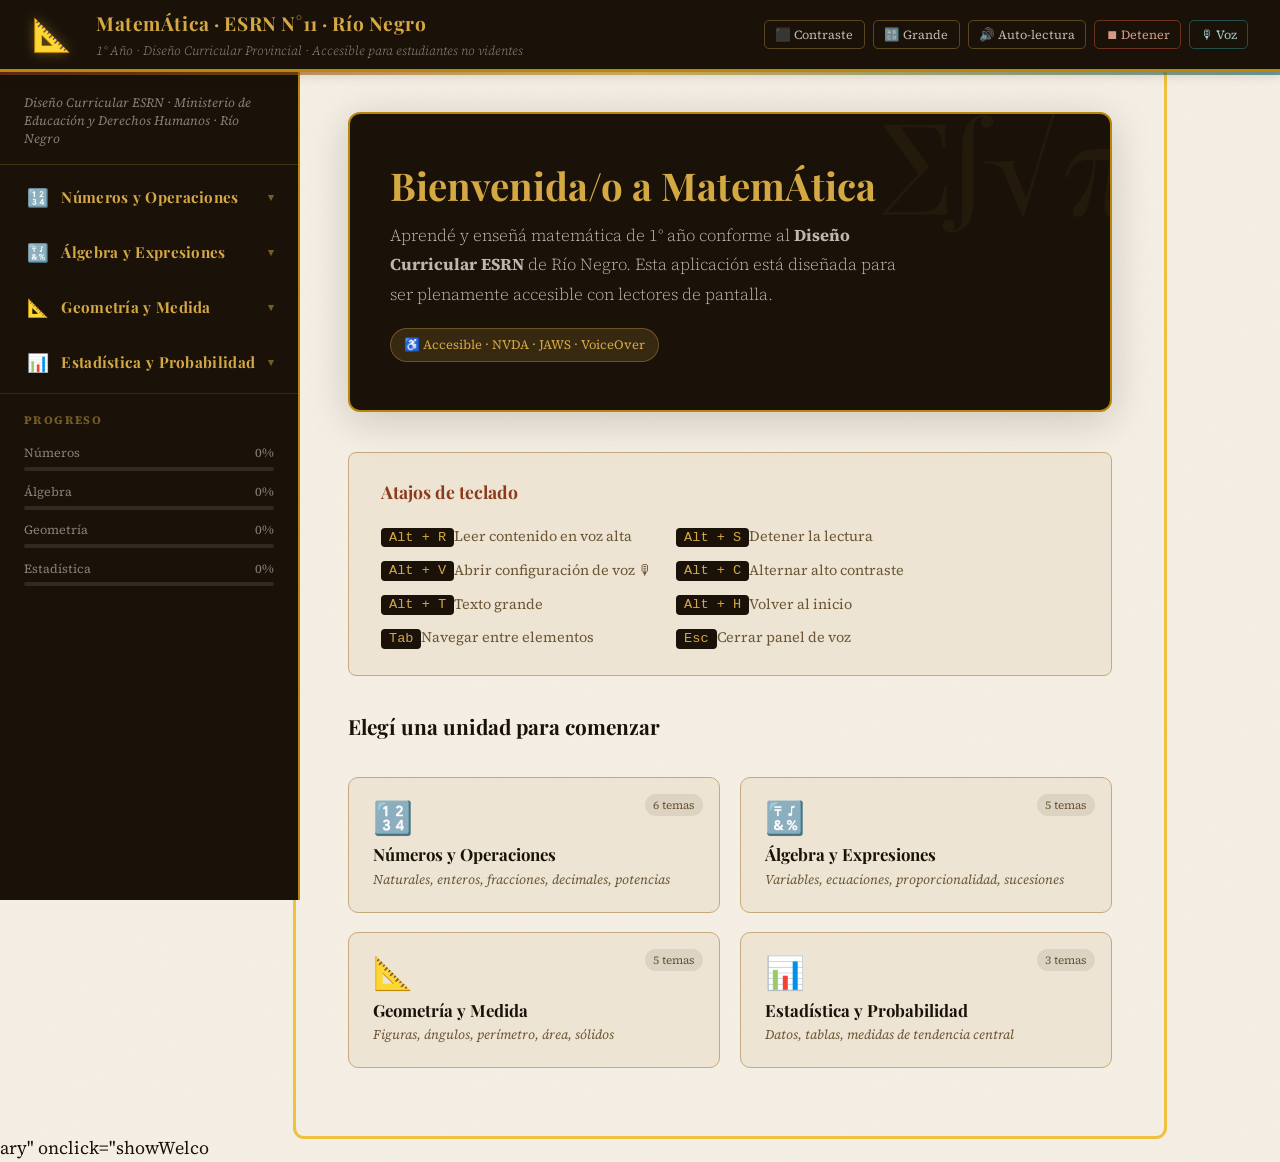
==== index.html @ 51a2b5d8 "Add files via upload" ====
<!DOCTYPE html>
<html lang="es" dir="ltr">
<head>
<meta charset="UTF-8">
<meta name="viewport" content="width=device-width, initial-scale=1.0">
<title>MatemÁtica ESRN N°11 — Río Negro</title>
<meta name="description" content="Aplicación de matemática para 1° año de la ESRN N°11. Accesible para estudiantes no videntes. Diseño curricular provincial de Río Negro.">
<link rel="preconnect" href="https://fonts.googleapis.com">
<link href="https://fonts.googleapis.com/css2?family=Playfair+Display:wght@400;700;900&family=Source+Serif+4:ital,wght@0,300;0,400;0,600;1,300&display=swap" rel="stylesheet">

<style>
/* ============================================================
   VARIABLES & RESET
============================================================ */
:root {
  --ink:        #1a1209;
  --paper:      #f5efe4;
  --paper2:     #ede4d3;
  --paper3:     #e2d6c2;
  --gold:       #b8860b;
  --gold-light: #d4a843;
  --gold-glow:  #f0c040;
  --rust:       #8b3a1a;
  --rust-light: #c0522a;
  --teal:       #1a5c5c;
  --teal-light: #2d8b8b;
  --focus:      #f0c040;
  --border:     #c4a97a;
  --shadow:     rgba(26,18,9,0.18);
  --text-muted: #6b5535;
  --success:    #2d6b2d;
  --error:      #8b1a1a;
  --font-display: 'Playfair Display', Georgia, serif;
  --font-body:    'Source Serif 4', Georgia, serif;
  --radius:     8px;
}

*, *::before, *::after { box-sizing: border-box; margin: 0; padding: 0; }

/* Skip links */
.skip-link {
  position: absolute; top: -60px; left: 0; z-index: 9999;
  background: var(--gold); color: var(--ink); font-weight: 700;
  padding: 12px 20px; text-decoration: none; font-family: var(--font-body);
  border-radius: 0 0 8px 0; font-size: 1rem;
  transition: top 0.2s;
}
.skip-link:focus { top: 0; }

/* Focus visible — high contrast yellow outline */
:focus-visible {
  outline: 3px solid var(--focus);
  outline-offset: 4px;
  border-radius: 4px;
}

/* Scrollbar */
::-webkit-scrollbar { width: 8px; }
::-webkit-scrollbar-track { background: var(--paper2); }
::-webkit-scrollbar-thumb { background: var(--border); border-radius: 4px; }

body {
  font-family: var(--font-body);
  background: var(--paper);
  color: var(--ink);
  min-height: 100vh;
  font-size: 18px;
  line-height: 1.75;
  /* Grain texture overlay */
  background-image:
    url("data:image/svg+xml,%3Csvg xmlns='http://www.w3.org/2000/svg' width='400' height='400'%3E%3Cfilter id='n'%3E%3CfeTurbulence type='fractalNoise' baseFrequency='0.75' numOctaves='4' stitchTiles='stitch'/%3E%3CfeColorMatrix type='saturate' values='0'/%3E%3C/filter%3E%3Crect width='400' height='400' filter='url(%23n)' opacity='0.04'/%3E%3C/svg%3E");
}

/* ============================================================
   HEADER
============================================================ */
.site-header {
  background: var(--ink);
  color: var(--paper);
  padding: 0 2rem;
  display: grid;
  grid-template-columns: auto 1fr auto;
  align-items: center;
  gap: 1.5rem;
  min-height: 72px;
  border-bottom: 3px solid var(--gold);
  position: sticky; top: 0; z-index: 100;
  box-shadow: 0 2px 12px var(--shadow);
}
.site-header::after {
  content: '';
  position: absolute; bottom: -6px; left: 0; right: 0; height: 3px;
  background: linear-gradient(90deg, var(--rust), var(--gold), var(--teal));
  opacity: 0.6;
}

.header-emblem {
  font-size: 2rem;
  line-height: 1;
  filter: drop-shadow(0 0 6px rgba(212,168,67,0.4));
}
.header-titles { min-width: 0; }
.header-titles h1 {
  font-family: var(--font-display);
  font-size: 1.2rem;
  font-weight: 700;
  color: var(--gold-light);
  letter-spacing: 0.03em;
  white-space: nowrap;
  overflow: hidden;
  text-overflow: ellipsis;
}
.header-titles p {
  font-size: 0.8rem;
  color: rgba(245,239,228,0.55);
  font-weight: 300;
  font-style: italic;
}

/* A11y toolbar */
.a11y-toolbar {
  display: flex;
  gap: 0.5rem;
  align-items: center;
  flex-wrap: wrap;
}
.a11y-toolbar button {
  background: transparent;
  border: 1px solid rgba(212,168,67,0.35);
  color: rgba(245,239,228,0.75);
  padding: 0.3rem 0.65rem;
  border-radius: 5px;
  cursor: pointer;
  font-size: 0.78rem;
  font-family: var(--font-body);
  transition: all 0.18s;
  white-space: nowrap;
}
.a11y-toolbar button:hover,
.a11y-toolbar button.active {
  background: var(--gold);
  color: var(--ink);
  border-color: var(--gold);
  font-weight: 600;
}
.a11y-toolbar button.stop-btn {
  border-color: rgba(192,82,42,0.5);
  color: rgba(245,180,155,0.85);
}
.a11y-toolbar button.stop-btn:hover {
  background: var(--rust-light);
  color: #fff;
  border-color: var(--rust-light);
}

/* ============================================================
   LAYOUT
============================================================ */
.app-body {
  display: grid;
  grid-template-columns: 300px 1fr;
  min-height: calc(100vh - 72px);
}

/* ============================================================
   SIDEBAR
============================================================ */
.sidebar {
  background: var(--ink);
  color: var(--paper);
  overflow-y: auto;
  border-right: 2px solid var(--gold);
  position: sticky;
  top: 72px;
  height: calc(100vh - 72px);
  padding-bottom: 2rem;
}

.sidebar-welcome {
  padding: 1.4rem 1.5rem 1rem;
  border-bottom: 1px solid rgba(212,168,67,0.2);
}
.sidebar-welcome .welcome-text {
  font-size: 0.8rem;
  color: rgba(245,239,228,0.5);
  font-style: italic;
  line-height: 1.4;
}

.nav-section { margin-top: 0.5rem; }
.nav-section-header {
  display: flex;
  align-items: center;
  gap: 0.75rem;
  padding: 0.75rem 1.5rem;
  width: 100%;
  background: none;
  border: none;
  color: var(--gold-light);
  font-family: var(--font-display);
  font-size: 0.95rem;
  font-weight: 700;
  cursor: pointer;
  text-align: left;
  border-left: 3px solid transparent;
  transition: all 0.2s;
  letter-spacing: 0.02em;
}
.nav-section-header:hover { background: rgba(212,168,67,0.08); border-left-color: var(--gold); }
.nav-section-header.open { color: var(--gold-glow); background: rgba(212,168,67,0.1); border-left-color: var(--gold-glow); }
.nav-section-header .nav-icon { font-size: 1.1rem; flex-shrink: 0; }
.nav-section-header .chevron {
  margin-left: auto;
  font-size: 0.7rem;
  transition: transform 0.2s;
  color: rgba(212,168,67,0.5);
}
.nav-section-header.open .chevron { transform: rotate(180deg); }

.nav-subtopics {
  max-height: 0;
  overflow: hidden;
  transition: max-height 0.4s ease;
  background: rgba(0,0,0,0.25);
}
.nav-subtopics.open { max-height: 800px; }

.nav-item {
  display: block;
  width: 100%;
  background: none;
  border: none;
  border-left: 3px solid transparent;
  color: rgba(245,239,228,0.6);
  padding: 0.5rem 1.5rem 0.5rem 3.2rem;
  text-align: left;
  cursor: pointer;
  font-family: var(--font-body);
  font-size: 0.88rem;
  transition: all 0.18s;
  line-height: 1.4;
}
.nav-item:hover { color: var(--paper); background: rgba(212,168,67,0.07); }
.nav-item.active { color: var(--gold-glow); border-left-color: var(--gold-glow); background: rgba(212,168,67,0.12); font-weight: 600; }

/* Progress ring in sidebar */
.sidebar-progress {
  padding: 1rem 1.5rem;
  border-top: 1px solid rgba(212,168,67,0.15);
  margin-top: 0.5rem;
}
.sidebar-progress h3 {
  font-size: 0.72rem;
  text-transform: uppercase;
  letter-spacing: 0.12em;
  color: rgba(212,168,67,0.5);
  margin-bottom: 0.75rem;
}
.prog-row { margin-bottom: 0.6rem; }
.prog-label { display: flex; justify-content: space-between; font-size: 0.78rem; color: rgba(245,239,228,0.5); margin-bottom: 3px; }
.prog-bar { height: 4px; background: rgba(255,255,255,0.1); border-radius: 99px; overflow: hidden; }
.prog-fill { height: 100%; background: linear-gradient(90deg, var(--gold), var(--gold-glow)); border-radius: 99px; transition: width 0.6s ease; }

/* Mobile toggle */
.mobile-nav-toggle {
  display: none;
  position: fixed;
  bottom: 1.5rem;
  right: 1.5rem;
  z-index: 200;
  background: var(--gold);
  color: var(--ink);
  border: none;
  border-radius: 50%;
  width: 56px; height: 56px;
  font-size: 1.4rem;
  cursor: pointer;
  box-shadow: 0 4px 20px rgba(184,134,11,0.4);
}

/* ============================================================
   MAIN CONTENT
============================================================ */
.main-content {
  padding: 2.5rem 3rem 4rem;
  max-width: 860px;
}

/* Breadcrumb */
.breadcrumb {
  font-size: 0.82rem;
  color: var(--text-muted);
  margin-bottom: 2rem;
  display: flex;
  align-items: center;
  gap: 0.4rem;
  flex-wrap: wrap;
}
.breadcrumb a {
  color: var(--gold);
  text-decoration: none;
  font-style: italic;
}
.breadcrumb a:hover { text-decoration: underline; }
.breadcrumb-sep { color: var(--border); }

/* ============================================================
   WELCOME SCREEN
============================================================ */
.welcome-screen { animation: fadeUp 0.5s ease both; }
@keyframes fadeUp { from { opacity:0; transform:translateY(16px); } to { opacity:1; transform:none; } }

.welcome-hero {
  background: var(--ink);
  color: var(--paper);
  border-radius: 12px;
  padding: 3rem 2.5rem;
  margin-bottom: 2.5rem;
  position: relative;
  overflow: hidden;
  border: 2px solid var(--gold);
  box-shadow: 0 8px 40px var(--shadow);
}
.welcome-hero::before {
  content: '∑∫√π';
  position: absolute;
  right: -1rem;
  top: -1rem;
  font-size: 8rem;
  font-family: var(--font-display);
  color: rgba(212,168,67,0.06);
  user-select: none;
  letter-spacing: -0.1em;
  line-height: 1;
}
.welcome-hero h2 {
  font-family: var(--font-display);
  font-size: 2.4rem;
  color: var(--gold-light);
  line-height: 1.2;
  margin-bottom: 0.8rem;
}
.welcome-hero p {
  color: rgba(245,239,228,0.75);
  font-size: 1.05rem;
  max-width: 520px;
  font-weight: 300;
}
.welcome-hero .badge {
  display: inline-flex;
  align-items: center;
  gap: 0.4rem;
  background: rgba(212,168,67,0.15);
  border: 1px solid rgba(212,168,67,0.35);
  color: var(--gold-light);
  padding: 0.3rem 0.8rem;
  border-radius: 99px;
  font-size: 0.8rem;
  margin-top: 1.2rem;
}

/* Keyboard shortcuts table */
.shortcuts-card {
  background: var(--paper2);
  border: 1px solid var(--border);
  border-radius: var(--radius);
  padding: 1.5rem 2rem;
  margin-bottom: 2rem;
}
.shortcuts-card h3 {
  font-family: var(--font-display);
  font-size: 1.1rem;
  color: var(--rust);
  margin-bottom: 1rem;
}
.shortcuts-grid {
  display: grid;
  grid-template-columns: auto 1fr;
  gap: 0.5rem 1.5rem;
  font-size: 0.9rem;
}
.shortcuts-grid kbd {
  background: var(--ink);
  color: var(--gold-light);
  padding: 0.15rem 0.5rem;
  border-radius: 4px;
  font-family: monospace;
  font-size: 0.85rem;
  white-space: nowrap;
}
.shortcuts-grid span { color: var(--text-muted); }

/* Unit cards grid */
.units-grid {
  display: grid;
  grid-template-columns: repeat(2, 1fr);
  gap: 1.2rem;
  margin-top: 2rem;
}
.unit-card {
  background: var(--paper2);
  border: 1.5px solid var(--border);
  border-radius: 10px;
  padding: 1.5rem;
  cursor: pointer;
  transition: all 0.22s;
  text-align: left;
  font-family: var(--font-body);
  position: relative;
  overflow: hidden;
}
.unit-card::after {
  content: '';
  position: absolute;
  bottom: 0; left: 0; right: 0;
  height: 3px;
  background: var(--card-accent, var(--gold));
  transform: scaleX(0);
  transition: transform 0.22s;
}
.unit-card:hover, .unit-card:focus {
  border-color: var(--card-accent, var(--gold));
  transform: translateY(-3px);
  box-shadow: 0 8px 24px var(--shadow);
}
.unit-card:hover::after, .unit-card:focus::after { transform: scaleX(1); }
.unit-card .card-icon { font-size: 2rem; margin-bottom: 0.6rem; line-height: 1; }
.unit-card h3 {
  font-family: var(--font-display);
  font-size: 1.05rem;
  color: var(--ink);
  margin-bottom: 0.3rem;
}
.unit-card p { font-size: 0.82rem; color: var(--text-muted); font-style: italic; }
.unit-card .topics-count {
  position: absolute;
  top: 1rem; right: 1rem;
  background: rgba(26,18,9,0.08);
  color: var(--text-muted);
  font-size: 0.72rem;
  padding: 0.2rem 0.5rem;
  border-radius: 99px;
}

/* ============================================================
   TOPIC PAGE
============================================================ */
.topic-page { animation: fadeUp 0.35s ease both; }

.topic-header {
  margin-bottom: 2rem;
  padding-bottom: 1.5rem;
  border-bottom: 2px solid var(--paper3);
}
.topic-header .unit-tag {
  font-size: 0.75rem;
  text-transform: uppercase;
  letter-spacing: 0.12em;
  color: var(--gold);
  font-weight: 600;
  margin-bottom: 0.5rem;
}
.topic-header h2 {
  font-family: var(--font-display);
  font-size: 2.2rem;
  color: var(--ink);
  line-height: 1.2;
  margin-bottom: 0.5rem;
}
.topic-header .topic-meta {
  display: flex;
  gap: 1rem;
  flex-wrap: wrap;
}
.topic-meta-item {
  display: flex;
  align-items: center;
  gap: 0.4rem;
  font-size: 0.82rem;
  color: var(--text-muted);
  background: var(--paper2);
  padding: 0.2rem 0.6rem;
  border-radius: 99px;
  border: 1px solid var(--border);
}

/* Read aloud button */
.read-aloud-btn {
  display: inline-flex;
  align-items: center;
  gap: 0.5rem;
  background: var(--teal);
  color: #fff;
  border: none;
  padding: 0.55rem 1.2rem;
  border-radius: 6px;
  cursor: pointer;
  font-family: var(--font-body);
  font-size: 0.9rem;
  font-weight: 600;
  transition: background 0.18s;
  margin-bottom: 1.5rem;
}
.read-aloud-btn:hover { background: var(--teal-light); }
.read-aloud-btn.reading { background: var(--rust); animation: pulse 1.5s infinite; }
@keyframes pulse { 0%,100%{opacity:1} 50%{opacity:0.75} }

/* Content sections */
.content-section { margin-bottom: 2rem; }

.concept-box {
  background: var(--paper2);
  border-left: 4px solid var(--gold);
  border-radius: 0 var(--radius) var(--radius) 0;
  padding: 1.2rem 1.5rem;
  margin: 1.2rem 0;
  position: relative;
}
.concept-box::before {
  content: attr(data-label);
  position: absolute;
  top: -0.6rem; left: 1rem;
  background: var(--gold);
  color: var(--ink);
  font-size: 0.65rem;
  text-transform: uppercase;
  letter-spacing: 0.12em;
  font-weight: 700;
  padding: 0.15rem 0.5rem;
  border-radius: 3px;
}
.concept-box p, .concept-box ul { margin-top: 0.5rem; }
.concept-box ul { padding-left: 1.5rem; }
.concept-box li { margin-bottom: 0.3rem; }

.example-box {
  background: linear-gradient(135deg, rgba(45,139,139,0.06), rgba(45,139,139,0.02));
  border: 1px solid rgba(45,139,139,0.25);
  border-left: 4px solid var(--teal);
  border-radius: 0 var(--radius) var(--radius) 0;
  padding: 1.2rem 1.5rem;
  margin: 1.2rem 0;
  position: relative;
}
.example-box::before {
  content: attr(data-label);
  position: absolute;
  top: -0.6rem; left: 1rem;
  background: var(--teal);
  color: #fff;
  font-size: 0.65rem;
  text-transform: uppercase;
  letter-spacing: 0.12em;
  font-weight: 700;
  padding: 0.15rem 0.5rem;
  border-radius: 3px;
}

.note-box {
  background: rgba(139,58,26,0.05);
  border: 1px solid rgba(139,58,26,0.2);
  border-left: 4px solid var(--rust);
  border-radius: 0 var(--radius) var(--radius) 0;
  padding: 1rem 1.5rem;
  margin: 1.2rem 0;
  position: relative;
}
.note-box::before {
  content: attr(data-label);
  position: absolute;
  top: -0.6rem; left: 1rem;
  background: var(--rust);
  color: #fff;
  font-size: 0.65rem;
  text-transform: uppercase;
  letter-spacing: 0.12em;
  font-weight: 700;
  padding: 0.15rem 0.5rem;
  border-radius: 3px;
}

/* Number line */
.number-line-wrap {
  overflow-x: auto;
  padding: 1rem 0;
  margin: 1rem 0;
}
.number-line {
  display: flex;
  align-items: center;
  gap: 0;
  font-family: 'Courier New', monospace;
  font-size: 1rem;
  white-space: nowrap;
  min-width: max-content;
}
.num-point {
  display: flex;
  flex-direction: column;
  align-items: center;
  min-width: 44px;
  color: var(--ink);
}
.num-point.highlight .num-label { color: var(--rust); font-weight: 700; font-size: 1.1rem; }
.num-point.highlight .num-dot { background: var(--rust); transform: scale(1.3); }
.num-label { font-size: 0.95rem; margin-bottom: 4px; }
.num-dot { width: 8px; height: 8px; border-radius: 50%; background: var(--ink); margin: 4px auto; }
.num-line-bar { flex: 1; height: 2px; background: var(--ink); min-width: 24px; position: relative; }
.num-arrow { font-size: 1rem; color: var(--ink); flex-shrink: 0; }

/* Accessible table */
.data-table-wrap { overflow-x: auto; margin: 1.2rem 0; }
.data-table {
  width: 100%;
  border-collapse: collapse;
  font-size: 0.92rem;
}
.data-table caption {
  caption-side: top;
  text-align: left;
  font-size: 0.78rem;
  color: var(--text-muted);
  font-style: italic;
  margin-bottom: 0.4rem;
  padding-bottom: 0.3rem;
}
.data-table th {
  background: var(--ink);
  color: var(--gold-light);
  padding: 0.65rem 1rem;
  text-align: left;
  font-family: var(--font-display);
  font-weight: 700;
  border: 1px solid rgba(212,168,67,0.3);
}
.data-table td {
  padding: 0.6rem 1rem;
  border: 1px solid var(--paper3);
  vertical-align: top;
}
.data-table tr:nth-child(even) td { background: var(--paper2); }

/* Math expression */
.math-expr {
  font-family: 'Courier New', monospace;
  font-size: 1.15rem;
  background: var(--paper2);
  border: 1px solid var(--border);
  padding: 0.8rem 1.2rem;
  border-radius: var(--radius);
  margin: 0.8rem 0;
  color: var(--ink);
  overflow-x: auto;
  display: block;
  line-height: 2;
}
.math-expr .hl { color: var(--rust); font-weight: 700; }
.math-expr .step-label {
  display: block;
  font-family: var(--font-body);
  font-size: 0.75rem;
  color: var(--text-muted);
  font-style: italic;
  margin-bottom: 0.2rem;
  font-weight: normal;
}

/* ============================================================
   ACTIVITIES
============================================================ */
.activities-section {
  background: var(--paper2);
  border: 1.5px solid var(--border);
  border-radius: 10px;
  padding: 2rem;
  margin-top: 2.5rem;
}
.activities-section > h3 {
  font-family: var(--font-display);
  font-size: 1.4rem;
  color: var(--ink);
  margin-bottom: 0.3rem;
}
.activities-section > p {
  font-size: 0.88rem;
  color: var(--text-muted);
  margin-bottom: 1.5rem;
  font-style: italic;
}

.activity-item {
  background: var(--paper);
  border: 1px solid var(--border);
  border-radius: 8px;
  padding: 1.4rem 1.6rem;
  margin-bottom: 1.2rem;
  transition: box-shadow 0.2s;
}
.activity-item:hover { box-shadow: 0 4px 16px var(--shadow); }

.activity-question {
  font-size: 1rem;
  font-weight: 600;
  color: var(--ink);
  margin-bottom: 1rem;
  line-height: 1.5;
}
.activity-num {
  display: inline-flex;
  align-items: center;
  justify-content: center;
  width: 26px; height: 26px;
  background: var(--gold);
  color: var(--ink);
  border-radius: 50%;
  font-size: 0.78rem;
  font-weight: 700;
  margin-right: 0.5rem;
  flex-shrink: 0;
}

/* Multiple choice */
.options-list {
  display: flex;
  flex-direction: column;
  gap: 0.5rem;
  margin-bottom: 1rem;
}
.option-item label {
  display: flex;
  align-items: flex-start;
  gap: 0.75rem;
  padding: 0.65rem 1rem;
  border: 1.5px solid var(--border);
  border-radius: 6px;
  cursor: pointer;
  transition: all 0.18s;
  background: var(--paper);
  font-size: 0.95rem;
}
.option-item label:hover { background: var(--paper2); border-color: var(--gold); }
.option-item input[type="radio"] {
  width: 18px; height: 18px;
  accent-color: var(--gold);
  flex-shrink: 0;
  margin-top: 2px;
}
.option-item.correct label { border-color: var(--success); background: rgba(45,107,45,0.06); }
.option-item.incorrect label { border-color: var(--error); background: rgba(139,26,26,0.05); }

/* Input answer */
.answer-row {
  display: flex;
  align-items: center;
  gap: 0.8rem;
  flex-wrap: wrap;
}
.answer-input {
  background: var(--paper);
  border: 1.5px solid var(--border);
  color: var(--ink);
  padding: 0.6rem 1rem;
  border-radius: 6px;
  font-size: 1.05rem;
  font-family: 'Courier New', monospace;
  width: 160px;
  transition: border-color 0.18s;
}
.answer-input:focus { border-color: var(--gold); background: #fff; }

/* Buttons */
.btn-primary {
  background: var(--ink);
  color: var(--gold-light);
  border: 1.5px solid var(--gold);
  padding: 0.55rem 1.4rem;
  border-radius: 6px;
  cursor: pointer;
  font-family: var(--font-display);
  font-size: 0.95rem;
  font-weight: 700;
  transition: all 0.18s;
  letter-spacing: 0.02em;
}
.btn-primary:hover { background: var(--gold); color: var(--ink); }

.btn-secondary {
  background: transparent;
  color: var(--text-muted);
  border: 1px solid var(--border);
  padding: 0.5rem 1.2rem;
  border-radius: 6px;
  cursor: pointer;
  font-family: var(--font-body);
  font-size: 0.9rem;
  transition: all 0.18s;
}
.btn-secondary:hover { background: var(--paper2); color: var(--ink); }

/* Feedback */
.feedback {
  margin-top: 0.8rem;
  padding: 0.8rem 1.1rem;
  border-radius: 6px;
  font-weight: 600;
  font-size: 0.92rem;
  display: none;
  line-height: 1.5;
}
.feedback.show { display: block; }
.feedback.correct {
  background: rgba(45,107,45,0.08);
  border: 1.5px solid var(--success);
  color: var(--success);
}
.feedback.incorrect {
  background: rgba(139,26,26,0.06);
  border: 1.5px solid var(--error);
  color: var(--error);
}

/* Navigation buttons */
.topic-nav {
  display: flex;
  gap: 1rem;
  margin-top: 2.5rem;
  flex-wrap: wrap;
}

/* ============================================================
   ACCESSIBILITY MODES
============================================================ */
body.high-contrast {
  --ink: #000;
  --paper: #fff;
  --paper2: #f0f0f0;
  --paper3: #ddd;
  --gold: #cc9900;
  --gold-light: #aa7700;
  --border: #888;
  --text-muted: #444;
  --teal: #005555;
  --rust: #882200;
  background-image: none;
}

body.large-text { font-size: 22px; }
body.large-text .topic-header h2 { font-size: 2.6rem; }
body.large-text .welcome-hero h2 { font-size: 2.8rem; }

/* Live region */
.sr-live {
  position: absolute;
  left: -9999px;
  height: 1px;
  overflow: hidden;
}

/* ============================================================
   RESPONSIVE
============================================================ */
@media (max-width: 768px) {
  .app-body { grid-template-columns: 1fr; }
  .sidebar {
    position: fixed;
    left: -320px;
    top: 0; bottom: 0;
    z-index: 150;
    width: 300px;
    transition: left 0.3s ease;
    height: 100vh;
    top: 0;
  }
  .sidebar.open { left: 0; box-shadow: 4px 0 24px rgba(0,0,0,0.4); }
  .mobile-nav-toggle { display: flex; align-items: center; justify-content: center; }
  .main-content { padding: 1.5rem; }
  .units-grid { grid-template-columns: 1fr; }
  .site-header { grid-template-columns: auto 1fr; }
  .a11y-toolbar { display: none; }
  .header-titles h1 { font-size: 1rem; }
}

/* ============================================================
   VOICE PANEL — Panel de configuración de voz
============================================================ */
.voice-cfg-btn {
  background: rgba(45,139,139,0.2);
  border: 1px solid rgba(45,139,139,0.5) !important;
  color: rgba(180,230,230,0.9) !important;
}
.voice-cfg-btn:hover, .voice-cfg-btn.active {
  background: var(--teal) !important;
  color: #fff !important;
  border-color: var(--teal) !important;
}

/* Overlay */
.voice-overlay {
  position: fixed; inset: 0; z-index: 299;
  background: rgba(26,18,9,0.55);
  backdrop-filter: blur(2px);
}
.voice-overlay[hidden] { display: none; }

/* Panel */
.voice-panel {
  position: fixed;
  top: 50%; left: 50%;
  transform: translate(-50%, -50%);
  z-index: 300;
  width: min(520px, 94vw);
  max-height: 90vh;
  overflow-y: auto;
  background: var(--ink);
  border: 2px solid var(--gold);
  border-radius: 14px;
  box-shadow: 0 20px 60px rgba(0,0,0,0.6);
  animation: panelIn 0.25s ease both;
}
.voice-panel[hidden] { display: none; }
@keyframes panelIn {
  from { opacity:0; transform:translate(-50%,-48%) scale(0.96); }
  to   { opacity:1; transform:translate(-50%,-50%) scale(1); }
}

.voice-panel-inner { padding: 1.8rem 2rem 2rem; }

.voice-panel-header {
  display: flex;
  align-items: center;
  justify-content: space-between;
  margin-bottom: 1.2rem;
  padding-bottom: 1rem;
  border-bottom: 1px solid rgba(212,168,67,0.25);
}
.voice-panel-header h2 {
  font-family: var(--font-display);
  font-size: 1.3rem;
  color: var(--gold-light);
  margin: 0;
}
.voice-panel-close {
  background: rgba(139,58,26,0.3);
  border: 1px solid rgba(192,82,42,0.5);
  color: rgba(245,239,228,0.7);
  width: 32px; height: 32px;
  border-radius: 50%;
  cursor: pointer;
  font-size: 1rem;
  display: flex; align-items: center; justify-content: center;
  transition: all 0.18s;
}
.voice-panel-close:hover { background: var(--rust); color: #fff; border-color: var(--rust); }

/* Status */
.voice-status {
  display: flex;
  align-items: center;
  gap: 0.6rem;
  background: rgba(255,255,255,0.05);
  border: 1px solid rgba(212,168,67,0.2);
  border-radius: 8px;
  padding: 0.7rem 1rem;
  margin-bottom: 1.4rem;
  font-size: 0.88rem;
  color: rgba(245,239,228,0.8);
}
.voice-status.ok { border-color: rgba(45,107,45,0.5); background: rgba(45,107,45,0.1); color: #7dca7d; }
.voice-status.warn { border-color: rgba(184,134,11,0.5); background: rgba(184,134,11,0.08); color: var(--gold-light); }
.voice-status.error { border-color: rgba(139,26,26,0.5); background: rgba(139,26,26,0.1); color: #e07070; }
#voice-status-icon { font-size: 1.2rem; flex-shrink: 0; }

/* Controls */
.voice-control-group {
  margin-bottom: 1.3rem;
}
.voice-label {
  display: block;
  color: rgba(245,239,228,0.65);
  font-size: 0.82rem;
  text-transform: uppercase;
  letter-spacing: 0.1em;
  margin-bottom: 0.55rem;
}
.voice-label strong { color: var(--gold-light); font-size: 1rem; text-transform: none; letter-spacing: 0; }

/* Select */
.voice-select {
  width: 100%;
  background: rgba(255,255,255,0.07);
  border: 1.5px solid rgba(212,168,67,0.35);
  color: var(--paper);
  padding: 0.6rem 0.9rem;
  border-radius: 7px;
  font-family: var(--font-body);
  font-size: 0.95rem;
  cursor: pointer;
  appearance: auto;
  transition: border-color 0.18s;
}
.voice-select:focus { border-color: var(--gold); outline: none; }
.voice-select option { background: #1a1209; color: #f5efe4; }

.voice-hint {
  font-size: 0.78rem;
  color: rgba(245,239,228,0.4);
  margin-top: 0.45rem;
  line-height: 1.4;
  font-style: italic;
}

/* Sliders */
.slider-row {
  display: flex;
  align-items: center;
  gap: 0.8rem;
}
.slider-label { font-size: 1rem; flex-shrink: 0; }
.voice-slider {
  flex: 1;
  -webkit-appearance: none;
  appearance: none;
  height: 6px;
  border-radius: 3px;
  background: rgba(255,255,255,0.12);
  outline: none;
  cursor: pointer;
  accent-color: var(--gold);
  transition: background 0.18s;
}
.voice-slider::-webkit-slider-thumb {
  -webkit-appearance: none;
  width: 20px; height: 20px;
  border-radius: 50%;
  background: var(--gold);
  cursor: pointer;
  border: 2px solid var(--ink);
  box-shadow: 0 2px 6px rgba(0,0,0,0.4);
}
.voice-slider::-moz-range-thumb {
  width: 20px; height: 20px;
  border-radius: 50%;
  background: var(--gold);
  cursor: pointer;
  border: 2px solid var(--ink);
}
.voice-slider:focus::-webkit-slider-thumb { outline: 3px solid var(--focus); }

/* Test buttons */
.voice-test-row {
  display: flex;
  gap: 0.6rem;
  flex-wrap: wrap;
  margin-top: 1.4rem;
  padding-top: 1.2rem;
  border-top: 1px solid rgba(212,168,67,0.15);
}
.voice-test-btn {
  background: rgba(45,139,139,0.2);
  border: 1px solid rgba(45,139,139,0.5);
  color: rgba(180,230,230,0.9);
  padding: 0.5rem 1rem;
  border-radius: 7px;
  cursor: pointer;
  font-family: var(--font-body);
  font-size: 0.88rem;
  font-weight: 600;
  transition: all 0.18s;
  flex: 1;
}
.voice-test-btn:hover { background: var(--teal); color: #fff; border-color: var(--teal); }
.voice-test-btn.secondary { background: rgba(212,168,67,0.1); border-color: rgba(212,168,67,0.3); color: var(--gold-light); }
.voice-test-btn.secondary:hover { background: var(--gold); color: var(--ink); border-color: var(--gold); }
.voice-test-btn.danger { background: rgba(139,26,26,0.2); border-color: rgba(192,82,42,0.4); color: rgba(224,112,112,0.9); flex: 0; }
.voice-test-btn.danger:hover { background: var(--rust); color: #fff; border-color: var(--rust); }

/* Details — all voices */
.voice-details {
  margin-top: 1.2rem;
  border-top: 1px solid rgba(212,168,67,0.12);
  padding-top: 0.8rem;
}
.voice-details summary {
  color: rgba(245,239,228,0.45);
  font-size: 0.82rem;
  cursor: pointer;
  user-select: none;
  font-style: italic;
}
.voice-details summary:hover { color: rgba(245,239,228,0.7); }
.all-voices-list {
  margin-top: 0.8rem;
  max-height: 180px;
  overflow-y: auto;
  font-size: 0.78rem;
  color: rgba(245,239,228,0.5);
  line-height: 1.8;
}
.all-voices-list .vrow { padding: 0.15rem 0; border-bottom: 1px solid rgba(255,255,255,0.04); }
.all-voices-list .vrow.highlighted { color: var(--gold-light); font-weight: 600; }

/* Responsive voice panel */
@media (max-width: 540px) {
  .voice-panel-inner { padding: 1.2rem 1.2rem 1.5rem; }
  .voice-test-row { flex-direction: column; }
  .voice-test-btn { flex: auto; }
}
</style>
</head>
<body>

<!-- Skip links -->
<a href="#main" class="skip-link">Ir al contenido principal</a>
<a href="#sidebar" class="skip-link">Ir al menú de unidades</a>

<!-- Live region for screen readers -->
<div id="sr-live" class="sr-live" role="status" aria-live="polite" aria-atomic="true"></div>

<!-- ============================================================
     HEADER
============================================================ -->
<header class="site-header" role="banner">
  <span class="header-emblem" aria-hidden="true">📐</span>

  <div class="header-titles">
    <h1>MatemÁtica · ESRN N°11 · Río Negro</h1>
    <p>1° Año · Diseño Curricular Provincial · Accesible para estudiantes no videntes</p>
  </div>

  <nav class="a11y-toolbar" role="toolbar" aria-label="Herramientas de accesibilidad">
    <button id="btn-hc" aria-pressed="false" onclick="toggleHC()" title="Alternar alto contraste (Alt+C)">⬛ Contraste</button>
    <button id="btn-lg" aria-pressed="false" onclick="toggleLG()" title="Texto más grande (Alt+T)">🔠 Grande</button>
    <button id="btn-read" aria-pressed="false" onclick="toggleAutoRead()" title="Activar lectura automática">🔊 Auto-lectura</button>
    <button class="stop-btn" onclick="stopAll()" title="Detener lectura (Alt+S)">⏹ Detener</button>
    <button class="voice-cfg-btn" onclick="toggleVoicePanel()" title="Configurar voz (Alt+V)" aria-controls="voice-panel" aria-expanded="false">🎙 Voz</button>
  </nav>
</header>

<!-- ============================================================
     PANEL DE CONFIGURACIÓN DE VOZ
============================================================ -->
<div id="voice-panel" class="voice-panel" role="dialog" aria-label="Configuración de voz en español argentino" aria-modal="true" hidden>
  <div class="voice-panel-inner">
    <div class="voice-panel-header">
      <h2 id="voice-panel-title">🎙 Configuración de Voz</h2>
      <button class="voice-panel-close" onclick="toggleVoicePanel()" aria-label="Cerrar configuración de voz">✕</button>
    </div>

    <div class="voice-status" id="voice-status" aria-live="polite" aria-atomic="true">
      <span id="voice-status-icon" aria-hidden="true">⏳</span>
      <span id="voice-status-text">Cargando voces disponibles…</span>
    </div>

    <div class="voice-control-group">
      <label for="voice-select" class="voice-label">Voz seleccionada</label>
      <select id="voice-select" class="voice-select" onchange="changeVoice()" aria-describedby="voice-hint">
        <option value="">Detectando voces…</option>
      </select>
      <p id="voice-hint" class="voice-hint">
        Las voces con 🇦🇷 son argentinas. Con 🌎 son latinoamericanas. Con 🇪🇸 son de España. Probá hasta encontrar la que suene mejor en tu dispositivo.
      </p>
    </div>

    <div class="voice-control-group">
      <label for="rate-slider" class="voice-label">
        Velocidad de habla: <strong id="rate-value">0.85×</strong>
      </label>
      <div class="slider-row">
        <span class="slider-label" aria-hidden="true">🐢</span>
        <input type="range" id="rate-slider" class="voice-slider"
          min="0.4" max="1.8" step="0.05" value="0.85"
          oninput="updateRate(this.value)"
          aria-label="Velocidad de lectura de 0.4 a 1.8"
          aria-valuemin="0.4" aria-valuemax="1.8" aria-valuenow="0.85">
        <span class="slider-label" aria-hidden="true">🐇</span>
      </div>
    </div>

    <div class="voice-control-group">
      <label for="pitch-slider" class="voice-label">
        Tono de voz: <strong id="pitch-value">1.0</strong>
      </label>
      <div class="slider-row">
        <span class="slider-label" aria-hidden="true">⬇️</span>
        <input type="range" id="pitch-slider" class="voice-slider"
          min="0.5" max="2.0" step="0.1" value="1.0"
          oninput="updatePitch(this.value)"
          aria-label="Tono de voz de 0.5 grave a 2.0 agudo"
          aria-valuemin="0.5" aria-valuemax="2.0" aria-valuenow="1.0">
        <span class="slider-label" aria-hidden="true">⬆️</span>
      </div>
    </div>

    <div class="voice-control-group">
      <label for="vol-slider" class="voice-label">
        Volumen: <strong id="vol-value">100%</strong>
      </label>
      <div class="slider-row">
        <span class="slider-label" aria-hidden="true">🔈</span>
        <input type="range" id="vol-slider" class="voice-slider"
          min="0.1" max="1" step="0.1" value="1"
          oninput="updateVolume(this.value)"
          aria-label="Volumen de 10 a 100 por ciento"
          aria-valuemin="0.1" aria-valuemax="1" aria-valuenow="1">
        <span class="slider-label" aria-hidden="true">🔊</span>
      </div>
    </div>

    <div class="voice-test-row" role="group" aria-label="Pruebas de voz">
      <button class="voice-test-btn" onclick="testVoice()">▶ Probar voz</button>
      <button class="voice-test-btn secondary" onclick="testVoiceMath()">▶ Probar con matemática</button>
      <button class="voice-test-btn danger" onclick="stopAll()">⏹ Detener</button>
    </div>

    <details class="voice-details">
      <summary>Ver todas las voces del dispositivo</summary>
      <div id="all-voices-list" class="all-voices-list" aria-live="polite">Cargando…</div>
    </details>
  </div>
</div>
<div id="voice-overlay" class="voice-overlay" onclick="toggleVoicePanel()" hidden></div>

<!-- ============================================================
     APP BODY
============================================================ -->
<div class="app-body">

  <!-- SIDEBAR -->
  <nav id="sidebar" class="sidebar" aria-label="Unidades y temas de matemática">

    <div class="sidebar-welcome" aria-hidden="true">
      <p class="welcome-text">Diseño Curricular ESRN · Ministerio de Educación y Derechos Humanos · Río Negro</p>
    </div>

    <!-- Unidad 1 -->
    <div class="nav-section">
      <button class="nav-section-header" id="hdr-u1" aria-expanded="false" aria-controls="sub-u1" onclick="toggleUnit('u1', this)">
        <span class="nav-icon" aria-hidden="true">🔢</span>
        Números y Operaciones
        <span class="chevron" aria-hidden="true">▾</span>
      </button>
      <div class="nav-subtopics" id="sub-u1" role="region" aria-labelledby="hdr-u1">
        <button class="nav-item" onclick="loadTopic('n-naturales')">Números naturales</button>
        <button class="nav-item" onclick="loadTopic('multiples-divisores')">Múltiplos y divisores</button>
        <button class="nav-item" onclick="loadTopic('n-enteros')">Números enteros</button>
        <button class="nav-item" onclick="loadTopic('fracciones')">Fracciones</button>
        <button class="nav-item" onclick="loadTopic('n-decimales')">Números decimales</button>
        <button class="nav-item" onclick="loadTopic('potenciacion')">Potenciación y raíz cuadrada</button>
      </div>
    </div>

    <!-- Unidad 2 -->
    <div class="nav-section">
      <button class="nav-section-header" id="hdr-u2" aria-expanded="false" aria-controls="sub-u2" onclick="toggleUnit('u2', this)">
        <span class="nav-icon" aria-hidden="true">🔣</span>
        Álgebra y Expresiones
        <span class="chevron" aria-hidden="true">▾</span>
      </button>
      <div class="nav-subtopics" id="sub-u2" role="region" aria-labelledby="hdr-u2">
        <button class="nav-item" onclick="loadTopic('variables')">Variables y expresiones</button>
        <button class="nav-item" onclick="loadTopic('ecuaciones')">Ecuaciones de 1° grado</button>
        <button class="nav-item" onclick="loadTopic('inecuaciones')">Inecuaciones</button>
        <button class="nav-item" onclick="loadTopic('proporcionalidad')">Proporcionalidad</button>
        <button class="nav-item" onclick="loadTopic('sucesiones')">Sucesiones y patrones</button>
      </div>
    </div>

    <!-- Unidad 3 -->
    <div class="nav-section">
      <button class="nav-section-header" id="hdr-u3" aria-expanded="false" aria-controls="sub-u3" onclick="toggleUnit('u3', this)">
        <span class="nav-icon" aria-hidden="true">📐</span>
        Geometría y Medida
        <span class="chevron" aria-hidden="true">▾</span>
      </button>
      <div class="nav-subtopics" id="sub-u3" role="region" aria-labelledby="hdr-u3">
        <button class="nav-item" onclick="loadTopic('figuras-planas')">Figuras planas</button>
        <button class="nav-item" onclick="loadTopic('angulos')">Ángulos</button>
        <button class="nav-item" onclick="loadTopic('perimetro-area')">Perímetro y área</button>
        <button class="nav-item" onclick="loadTopic('solidos')">Sólidos geométricos</button>
        <button class="nav-item" onclick="loadTopic('transformaciones')">Transformaciones</button>
      </div>
    </div>

    <!-- Unidad 4 -->
    <div class="nav-section">
      <button class="nav-section-header" id="hdr-u4" aria-expanded="false" aria-controls="sub-u4" onclick="toggleUnit('u4', this)">
        <span class="nav-icon" aria-hidden="true">📊</span>
        Estadística y Probabilidad
        <span class="chevron" aria-hidden="true">▾</span>
      </button>
      <div class="nav-subtopics" id="sub-u4" role="region" aria-labelledby="hdr-u4">
        <button class="nav-item" onclick="loadTopic('tablas-datos')">Tablas y datos</button>
        <button class="nav-item" onclick="loadTopic('tendencia-central')">Media, moda y mediana</button>
        <button class="nav-item" onclick="loadTopic('probabilidad')">Probabilidad básica</button>
      </div>
    </div>

    <!-- Progress -->
    <div class="sidebar-progress" aria-label="Tu progreso">
      <h3>Progreso</h3>
      <div class="prog-row">
        <div class="prog-label"><span>Números</span><span id="pct-u1">0%</span></div>
        <div class="prog-bar"><div class="prog-fill" id="fill-u1" style="width:0%"></div></div>
      </div>
      <div class="prog-row">
        <div class="prog-label"><span>Álgebra</span><span id="pct-u2">0%</span></div>
        <div class="prog-bar"><div class="prog-fill" id="fill-u2" style="width:0%"></div></div>
      </div>
      <div class="prog-row">
        <div class="prog-label"><span>Geometría</span><span id="pct-u3">0%</span></div>
        <div class="prog-bar"><div class="prog-fill" id="fill-u3" style="width:0%"></div></div>
      </div>
      <div class="prog-row">
        <div class="prog-label"><span>Estadística</span><span id="pct-u4">0%</span></div>
        <div class="prog-bar"><div class="prog-fill" id="fill-u4" style="width:0%"></div></div>
      </div>
    </div>
  </nav>

  <!-- MAIN -->
  <main id="main" class="main-content" tabindex="-1" role="main">
    <div id="content-root"></div>
  </main>
</div>

<!-- Mobile nav toggle -->
<button class="mobile-nav-toggle" aria-label="Abrir menú de navegación" aria-controls="sidebar" aria-expanded="false" onclick="toggleMobileNav(this)">☰</button>

<!-- ============================================================
     JAVASCRIPT
============================================================ -->
<script>
'use strict';

// ─── State ────────────────────────────────────────────────────
let autoRead = false;
let currentSpeech = null;
let scores = { u1:0, u2:0, u3:0, u4:0 };
let answeredQuestions = new Set();

// ─── Voice Engine — Español Rioplatense ───────────────────────
let voiceEngine = {
  voices: [],
  selected: null,
  rate: 0.85,
  pitch: 1.0,
  volume: 1.0,
  ready: false,
  panelOpen: false,
};

// Priority order for Spanish voice selection
const VOICE_PRIORITY = [
  // Argentine Spanish — highest priority
  { lang: 'es-AR', flag: '🇦🇷', label: 'Argentina' },
  // Latin American Spanish variants
  { lang: 'es-419', flag: '🌎', label: 'Latinoamérica' },
  { lang: 'es-MX', flag: '🌎', label: 'México' },
  { lang: 'es-CL', flag: '🌎', label: 'Chile' },
  { lang: 'es-CO', flag: '🌎', label: 'Colombia' },
  { lang: 'es-PE', flag: '🌎', label: 'Perú' },
  { lang: 'es-UY', flag: '🌎', label: 'Uruguay' },
  { lang: 'es-PY', flag: '🌎', label: 'Paraguay' },
  { lang: 'es-BO', flag: '🌎', label: 'Bolivia' },
  { lang: 'es-VE', flag: '🌎', label: 'Venezuela' },
  // Generic Spanish
  { lang: 'es',    flag: '🇪🇸', label: 'Español' },
  { lang: 'es-ES', flag: '🇪🇸', label: 'España' },
  { lang: 'es-US', flag: '🌎', label: 'Español EE.UU.' },
];

function getVoiceFlag(lang) {
  const entry = VOICE_PRIORITY.find(p => lang && lang.toLowerCase().startsWith(p.lang.toLowerCase()));
  return entry ? entry.flag : '🌐';
}

function getVoiceLabel(lang) {
  const entry = VOICE_PRIORITY.find(p => lang && lang.toLowerCase().startsWith(p.lang.toLowerCase()));
  return entry ? entry.label : lang;
}

function scoreVoice(voice) {
  const lang = (voice.lang || '').toLowerCase();
  for (let i = 0; i < VOICE_PRIORITY.length; i++) {
    if (lang.startsWith(VOICE_PRIORITY[i].lang.toLowerCase())) {
      // Bonus for local/native voices (not network/online)
      const localBonus = voice.localService ? 0 : 2;
      return i + localBonus;
    }
  }
  // Non-Spanish voice — very low priority
  return 999;
}

function loadVoices() {
  if (!('speechSynthesis' in window)) {
    updateVoiceStatus('error', '❌', 'Tu dispositivo no admite síntesis de voz.');
    return;
  }

  const raw = speechSynthesis.getVoices();
  if (!raw || raw.length === 0) return; // Will retry via onvoiceschanged

  // Filter to Spanish voices only (or all if no Spanish available)
  const spanish = raw.filter(v => v.lang && v.lang.toLowerCase().startsWith('es'));
  const pool = spanish.length > 0 ? spanish : raw;

  // Sort by priority score
  voiceEngine.voices = pool.sort((a, b) => scoreVoice(a) - scoreVoice(b));

  // Auto-select best voice
  if (!voiceEngine.selected) {
    voiceEngine.selected = voiceEngine.voices[0] || null;
  }

  voiceEngine.ready = true;
  populateVoiceSelect();
  updateVoiceStatusFromSelected();
}

function populateVoiceSelect() {
  const sel = document.getElementById('voice-select');
  if (!sel) return;

  sel.innerHTML = '';
  voiceEngine.voices.forEach((v, i) => {
    const flag = getVoiceFlag(v.lang);
    const region = getVoiceLabel(v.lang);
    const isAR = v.lang && v.lang.toLowerCase().startsWith('es-ar');
    const isLatam = VOICE_PRIORITY.slice(1, 9).some(p => v.lang && v.lang.toLowerCase().startsWith(p.lang.toLowerCase()));
    const quality = v.localService ? '(dispositivo)' : '(en línea)';
    const label = `${flag} ${v.name} — ${region} ${quality}`;

    const opt = document.createElement('option');
    opt.value = i;
    opt.textContent = label;
    if (isAR) opt.textContent = '★ ' + opt.textContent;
    if (v === voiceEngine.selected) opt.selected = true;
    sel.appendChild(opt);
  });

  // Populate all-voices list in details
  const allList = document.getElementById('all-voices-list');
  if (allList) {
    const allRaw = speechSynthesis.getVoices();
    allList.innerHTML = allRaw.map(v => {
      const isSpanish = v.lang && v.lang.toLowerCase().startsWith('es');
      return `<div class="vrow${isSpanish ? ' highlighted' : ''}">
        ${getVoiceFlag(v.lang)} <strong>${v.name}</strong> — ${v.lang} ${v.localService ? '📱local' : '☁️online'}
      </div>`;
    }).join('');
  }
}

function updateVoiceStatusFromSelected() {
  const v = voiceEngine.selected;
  if (!v) {
    updateVoiceStatus('warn', '⚠️', 'No se encontraron voces en español. Se usará el idioma del dispositivo.');
    return;
  }
  const lang = v.lang || '';
  const isAR = lang.toLowerCase().startsWith('es-ar');
  const isLatam = VOICE_PRIORITY.slice(1, 9).some(p => lang.toLowerCase().startsWith(p.lang.toLowerCase()));
  const isES = lang.toLowerCase().startsWith('es');

  if (isAR) {
    updateVoiceStatus('ok', '🇦🇷', `Voz argentina activa: "${v.name}"`);
  } else if (isLatam) {
    updateVoiceStatus('ok', '🌎', `Voz latinoamericana: "${v.name}" (${lang}). Si tenés Android, podé instalar "Google Español Argentina" en Ajustes → Accesibilidad → TTS.`);
  } else if (isES) {
    updateVoiceStatus('warn', '🇪🇸', `Voz española activa: "${v.name}". Para voz argentina instalá "Google Español (Argentina)" desde Ajustes → Accesibilidad → Síntesis de voz.`);
  } else {
    updateVoiceStatus('warn', '⚠️', `Voz no española: "${v.name}" (${lang}). Buscá voces en español en los ajustes de tu dispositivo.`);
  }
}

function updateVoiceStatus(type, icon, text) {
  const el = document.getElementById('voice-status');
  const iconEl = document.getElementById('voice-status-icon');
  const textEl = document.getElementById('voice-status-text');
  if (!el) return;
  el.className = 'voice-status ' + type;
  if (iconEl) iconEl.textContent = icon;
  if (textEl) textEl.textContent = text;
}

function changeVoice() {
  const sel = document.getElementById('voice-select');
  const idx = parseInt(sel.value, 10);
  if (!isNaN(idx) && voiceEngine.voices[idx]) {
    voiceEngine.selected = voiceEngine.voices[idx];
    updateVoiceStatusFromSelected();
    // Announce the change
    const name = voiceEngine.selected.name;
    speak(`Voz cambiada a ${name}. Esta es la voz que escucharás de ahora en adelante.`);
  }
}

function updateRate(val) {
  voiceEngine.rate = parseFloat(val);
  const el = document.getElementById('rate-value');
  if (el) el.textContent = parseFloat(val).toFixed(2) + '×';
  const slider = document.getElementById('rate-slider');
  if (slider) slider.setAttribute('aria-valuenow', val);
}

function updatePitch(val) {
  voiceEngine.pitch = parseFloat(val);
  const el = document.getElementById('pitch-value');
  if (el) el.textContent = parseFloat(val).toFixed(1);
  const slider = document.getElementById('pitch-slider');
  if (slider) slider.setAttribute('aria-valuenow', val);
}

function updateVolume(val) {
  voiceEngine.volume = parseFloat(val);
  const el = document.getElementById('vol-value');
  if (el) el.textContent = Math.round(parseFloat(val) * 100) + '%';
  const slider = document.getElementById('vol-slider');
  if (slider) slider.setAttribute('aria-valuenow', val);
}

function testVoice() {
  speak('Hola. Esta es la voz configurada para la aplicación de matemática de la Escuela Secundaria Rionegrina número once. ¿Se escucha bien?');
}

function testVoiceMath() {
  speak('Ejemplo matemático: La suma de tres más cuatro, multiplicado por dos, es igual a catorce. La fracción tres cuartos representa el setenta y cinco por ciento del entero.');
}

function toggleVoicePanel() {
  const panel = document.getElementById('voice-panel');
  const overlay = document.getElementById('voice-overlay');
  const cfgBtn = document.querySelector('.voice-cfg-btn');

  voiceEngine.panelOpen = !voiceEngine.panelOpen;
  panel.hidden = !voiceEngine.panelOpen;
  overlay.hidden = !voiceEngine.panelOpen;

  if (cfgBtn) {
    cfgBtn.setAttribute('aria-expanded', voiceEngine.panelOpen);
    cfgBtn.classList.toggle('active', voiceEngine.panelOpen);
  }

  if (voiceEngine.panelOpen) {
    // Ensure voices are loaded
    if (!voiceEngine.ready) loadVoices();
    // Focus close button for keyboard users
    setTimeout(() => {
      const closeBtn = document.querySelector('.voice-panel-close');
      if (closeBtn) closeBtn.focus();
    }, 100);
    announce('Panel de configuración de voz abierto.');
  } else {
    announce('Panel de voz cerrado.');
    if (cfgBtn) cfgBtn.focus();
  }
}

// Close panel with Escape
document.addEventListener('keydown', e => {
  if (e.key === 'Escape' && voiceEngine.panelOpen) toggleVoicePanel();
});

// Initialise voices — browsers load them asynchronously
if ('speechSynthesis' in window) {
  // Try immediately
  if (speechSynthesis.getVoices().length > 0) {
    loadVoices();
  }
  // Also listen for the event (Firefox, Safari, Android Chrome)
  speechSynthesis.addEventListener('voiceschanged', loadVoices);
  // Fallback poll for stubborn browsers
  let voicePollCount = 0;
  const voicePoll = setInterval(() => {
    voicePollCount++;
    if (speechSynthesis.getVoices().length > 0) {
      loadVoices();
      clearInterval(voicePoll);
    }
    if (voicePollCount > 30) clearInterval(voicePoll); // give up after 3s
  }, 100);
}

// ─── Core speak function — uses voiceEngine ───────────────────
function speak(text, interrupt = true) {
  if (!('speechSynthesis' in window)) return;
  if (interrupt) speechSynthesis.cancel();

  // Pre-process text for better Argentine pronunciation
  const processed = preprocessTextForSpeech(text);

  const u = new SpeechSynthesisUtterance(processed);

  // Use selected voice if available, otherwise fall back to es-AR
  if (voiceEngine.selected) {
    u.voice = voiceEngine.selected;
    u.lang = voiceEngine.selected.lang;
  } else {
    u.lang = 'es-AR';
  }

  u.rate   = voiceEngine.rate;
  u.pitch  = voiceEngine.pitch;
  u.volume = voiceEngine.volume;

  // Workaround: some Android browsers cut long utterances
  // Split into chunks if text is very long
  if (processed.length > 200) {
    speakLong(processed);
    return;
  }

  speechSynthesis.speak(u);
  currentSpeech = u;
}

// Speak long text in chunks to avoid Android/iOS cut-off bug
function speakLong(text) {
  // Split at sentence boundaries
  const sentences = text.match(/[^.!?]+[.!?]+/g) || [text];
  let i = 0;

  function speakNext() {
    if (i >= sentences.length) return;
    const u = new SpeechSynthesisUtterance(sentences[i].trim());
    if (voiceEngine.selected) { u.voice = voiceEngine.selected; u.lang = voiceEngine.selected.lang; }
    else u.lang = 'es-AR';
    u.rate = voiceEngine.rate;
    u.pitch = voiceEngine.pitch;
    u.volume = voiceEngine.volume;
    u.onend = () => { i++; speakNext(); };
    u.onerror = () => { i++; speakNext(); };
    speechSynthesis.speak(u);
  }

  speakNext();
}

// Preprocess mathematical text for cleaner speech in Spanish
function preprocessTextForSpeech(text) {
  return text
    // Remove emoji and symbols that confuse TTS
    .replace(/[🔢🔣📐📊🌡💳🏔🐢🐇⬇️⬆️🔈🔊⏳⚠️❌✓✗★▶⏹☰]/g, '')
    // Math symbols to words
    .replace(/×/g, ' por ')
    .replace(/÷/g, ' dividido ')
    .replace(/≠/g, ' distinto de ')
    .replace(/≥/g, ' mayor o igual a ')
    .replace(/≤/g, ' menor o igual a ')
    .replace(/√/g, ' raíz cuadrada de ')
    .replace(/π/g, ' pi ')
    .replace(/ℕ/g, ' ene ')
    .replace(/ℤ/g, ' zeta ')
    .replace(/ℝ/g, ' erre ')
    .replace(/∞/g, ' infinito ')
    .replace(/∑/g, ' sumatoria ')
    .replace(/∫/g, ' integral ')
    .replace(/°/g, ' grados ')
    // Fractions written as a/b → "a sobre b"
    .replace(/(\d+)\/(\d+)/g, '$1 sobre $2')
    // Superscripts
    .replace(/²/g, ' al cuadrado')
    .replace(/³/g, ' al cubo')
    .replace(/⁴/g, ' a la cuarta')
    .replace(/₀/g, ' sub cero')
    .replace(/₁/g, ' sub uno')
    .replace(/₂/g, ' sub dos')
    // Negative numbers
    .replace(/−(\d)/g, 'menos $1')
    .replace(/-(\d)/g, 'menos $1')
    // Remove markdown/html-like characters
    .replace(/<[^>]+>/g, ' ')
    .replace(/\[|\]/g, '')
    .replace(/\*\*/g, '')
    // Fix multiple spaces
    .replace(/\s+/g, ' ')
    .trim();
}

function toggleHC() {
  document.body.classList.toggle('high-contrast');
  const on = document.body.classList.contains('high-contrast');
  const btn = document.getElementById('btn-hc');
  btn.setAttribute('aria-pressed', on);
  btn.classList.toggle('active', on);
  announce(on ? 'Alto contraste activado.' : 'Alto contraste desactivado.');
}

function toggleLG() {
  document.body.classList.toggle('large-text');
  const on = document.body.classList.contains('large-text');
  const btn = document.getElementById('btn-lg');
  btn.setAttribute('aria-pressed', on);
  btn.classList.toggle('active', on);
  announce(on ? 'Texto grande activado.' : 'Texto normal activado.');
}

function toggleAutoRead() {
  autoRead = !autoRead;
  const btn = document.getElementById('btn-read');
  btn.setAttribute('aria-pressed', autoRead);
  btn.classList.toggle('active', autoRead);
  announce(autoRead ? 'Lectura automática activada. Los temas se leerán al abrirlos.' : 'Lectura automática desactivada.');
}

// ─── Accessibility helpers ────────────────────────────────────
function announce(msg) {
  const el = document.getElementById('sr-live');
  if (!el) return;
  el.textContent = '';
  requestAnimationFrame(() => { el.textContent = msg; });
}

function stopAll() {
  if ('speechSynthesis' in window) speechSynthesis.cancel();
  announce('Lectura detenida.');
}

function speakContent() {
  const main = document.getElementById('main');
  if (!main) return;
  const text = main.innerText.replace(/\s+/g, ' ').substring(0, 4000);
  speak(text);
  announce('Leyendo contenido en voz alta. Presioná Alt más S para detener.');
  const btn = document.querySelector('.read-aloud-btn');
  if (btn) { btn.classList.add('reading'); btn.textContent = '⏸ Leyendo…'; }
  if ('speechSynthesis' in window) {
    const check = setInterval(() => {
      if (!speechSynthesis.speaking && !speechSynthesis.pending) {
        clearInterval(check);
        if (btn) { btn.classList.remove('reading'); btn.textContent = '🔊 Leer en voz alta'; }
      }
    }, 600);
  }
}

// Keyboard shortcuts
document.addEventListener('keydown', e => {
  if (e.altKey && e.key === 's') { e.preventDefault(); stopAll(); }
  if (e.altKey && e.key === 'c') { e.preventDefault(); toggleHC(); }
  if (e.altKey && e.key === 't') { e.preventDefault(); toggleLG(); }
  if (e.altKey && e.key === 'r') { e.preventDefault(); speakContent(); }
  if (e.altKey && e.key === 'h') { e.preventDefault(); showWelcome(); }
  if (e.altKey && e.key === 'v') { e.preventDefault(); toggleVoicePanel(); }
});

// ─── Navigation ───────────────────────────────────────────────
function toggleUnit(uid, btn) {
  const sub = document.getElementById('sub-' + uid);
  const isOpen = sub.classList.contains('open');
  // Close all
  document.querySelectorAll('.nav-subtopics').forEach(s => s.classList.remove('open'));
  document.querySelectorAll('.nav-section-header').forEach(b => { b.classList.remove('open'); b.setAttribute('aria-expanded', 'false'); });
  if (!isOpen) {
    sub.classList.add('open');
    btn.classList.add('open');
    btn.setAttribute('aria-expanded', 'true');
  }
}

function toggleMobileNav(btn) {
  const sidebar = document.getElementById('sidebar');
  sidebar.classList.toggle('open');
  const open = sidebar.classList.contains('open');
  btn.setAttribute('aria-expanded', open);
  btn.setAttribute('aria-label', open ? 'Cerrar menú' : 'Abrir menú de navegación');
}

function setActiveNav(topicId) {
  document.querySelectorAll('.nav-item').forEach(b => {
    b.classList.toggle('active', b.getAttribute('onclick') === `loadTopic('${topicId}')`);
  });
}

// ─── Progress ─────────────────────────────────────────────────
function addProgress(unit) {
  if (scores[unit] === undefined) return;
  scores[unit] = Math.min(100, scores[unit] + 15);
  const fill = document.getElementById('fill-' + unit);
  const pct  = document.getElementById('pct-'  + unit);
  if (fill) fill.style.width = scores[unit] + '%';
  if (pct)  pct.textContent = scores[unit] + '%';
}

// ─── Content Builder Helpers ──────────────────────────────────
function box(type, label, content) {
  return `<div class="${type}-box" data-label="${label}">${content}</div>`;
}
function mathExpr(lines) {
  return `<code class="math-expr" role="math" aria-label="${lines.map(l => typeof l === 'string' ? l : l.a || '').join(', ')}">${
    lines.map(l => typeof l === 'string'
      ? l
      : `<span class="step-label">${l.label}</span>${l.expr.replace(/\[(.+?)\]/g, '<span class="hl">$1</span>')}`
    ).join('\n')
  }</code>`;
}
function table(caption, headers, rows) {
  return `<div class="data-table-wrap"><table class="data-table">
    <caption>${caption}</caption>
    <thead><tr>${headers.map(h => `<th scope="col">${h}</th>`).join('')}</tr></thead>
    <tbody>${rows.map(r => `<tr>${r.map((c,i) => i===0 ? `<th scope="row">${c}</th>` : `<td>${c}</td>`).join('')}</tr>`).join('')}</tbody>
  </table></div>`;
}
function numLine(items, highlightVals=[]) {
  const points = items.map(n => {
    const isHL = highlightVals.includes(n);
    return `<div class="num-point${isHL?' highlight':''}" aria-label="${n}">
      <span class="num-label">${n}</span>
      <div class="num-dot"></div>
    </div>`;
  });
  // Interleave with bars
  let html = '<div class="number-line" role="img" aria-label="Recta numérica con los valores: ' + items.join(', ') + '">';
  html += '<span class="num-arrow" aria-hidden="true">←</span>';
  points.forEach((p, i) => {
    html += p;
    if (i < points.length - 1) html += '<div class="num-line-bar" aria-hidden="true"></div>';
  });
  html += '<span class="num-arrow" aria-hidden="true">→</span>';
  html += '</div>';
  return `<div class="number-line-wrap">${html}</div>`;
}

// ─── Activities Builder ───────────────────────────────────────
let activityCounter = 0;
function buildActivities(activities, unit) {
  activityCounter++;
  const prefix = 'act-' + activityCounter + '-';
  let html = `<div class="activities-section" role="region" aria-label="Actividades de práctica">
    <h3>Actividades de práctica</h3>
    <p>Respondé cada pregunta y presioná "Verificar". Podés usar Alt+R para escuchar el contenido.</p>`;

  activities.forEach((act, i) => {
    const id = prefix + i;
    html += `<div class="activity-item" id="${id}">
      <p class="activity-question">
        <span class="activity-num" aria-hidden="true">${i+1}</span>
        ${act.q}
      </p>`;

    if (act.type === 'mc') {
      html += `<div class="options-list" role="radiogroup" aria-labelledby="${id}" aria-label="Opciones de respuesta">`;
      act.opts.forEach((opt, j) => {
        html += `<div class="option-item" id="${id}-opt-${j}">
          <label>
            <input type="radio" name="${id}" value="${j}"
              onchange="checkMC('${id}', ${j}, ${act.answer}, ${JSON.stringify(act.explain)}, '${unit}')">
            <span>${opt}</span>
          </label>
        </div>`;
      });
      html += `</div>`;
    } else if (act.type === 'input') {
      html += `<div class="answer-row">
        <label for="${id}-input" class="sr-live" style="position:static;height:auto;overflow:visible;clip:unset;">Tu respuesta:</label>
        <input id="${id}-input" class="answer-input" type="text"
          placeholder="Escribí aquí…"
          aria-label="Campo de respuesta para la pregunta ${i+1}"
          onkeydown="if(event.key==='Enter')checkInput('${id}', ${JSON.stringify(act.answer)}, ${JSON.stringify(act.explain)}, '${unit}')">
        <button class="btn-primary" onclick="checkInput('${id}', ${JSON.stringify(act.answer)}, ${JSON.stringify(act.explain)}, '${unit}')">
          Verificar
        </button>
      </div>`;
    } else if (act.type === 'calc') {
      html += `<div class="answer-row">
        <label for="${id}-input" style="font-size:0.9rem;color:var(--text-muted)">Tu respuesta:</label>
        <input id="${id}-input" class="answer-input" type="number" step="any"
          placeholder="Número…"
          aria-label="Campo de respuesta numérica para la pregunta ${i+1}"
          onkeydown="if(event.key==='Enter')checkCalc('${id}', ${act.answer}, ${JSON.stringify(act.explain)}, '${unit}')">
        <button class="btn-primary" onclick="checkCalc('${id}', ${act.answer}, ${JSON.stringify(act.explain)}, '${unit}')">
          Verificar
        </button>
      </div>`;
    }

    html += `<div id="${id}-fb" class="feedback" role="alert" aria-live="assertive"></div>
    </div>`;
  });

  html += `</div>`;
  return html;
}

function checkMC(id, selected, correct, explain, unit) {
  if (answeredQuestions.has(id)) return;
  answeredQuestions.add(id);
  const ok = selected === correct;
  document.getElementById(id + '-opt-' + selected).classList.add(ok ? 'correct' : 'incorrect');
  if (!ok) document.getElementById(id + '-opt-' + correct).classList.add('correct');
  showFeedback(id, ok, explain);
  if (ok) addProgress(unit);
  // Disable
  document.querySelectorAll(`input[name="${id}"]`).forEach(i => i.disabled = true);
}

function checkInput(id, correct, explain, unit) {
  if (answeredQuestions.has(id)) return;
  const inp = document.getElementById(id + '-input');
  const val = inp.value.trim().replace(',', '.');
  const cor = String(correct).replace(',', '.');
  const ok = val === cor || (parseFloat(val) === parseFloat(cor) && !isNaN(parseFloat(val)));
  answeredQuestions.add(id);
  showFeedback(id, ok, ok ? explain : `La respuesta correcta es: ${correct}. ${explain}`);
  if (ok) { addProgress(unit); inp.style.borderColor = 'var(--success)'; }
  else inp.style.borderColor = 'var(--error)';
  inp.disabled = true;
}

function checkCalc(id, correct, explain, unit) {
  if (answeredQuestions.has(id)) return;
  const inp = document.getElementById(id + '-input');
  const val = parseFloat(inp.value.trim().replace(',', '.'));
  const ok = Math.abs(val - correct) < 0.001;
  answeredQuestions.add(id);
  showFeedback(id, ok, ok ? explain : `La respuesta correcta es: ${correct}. ${explain}`);
  if (ok) { addProgress(unit); inp.style.borderColor = 'var(--success)'; }
  else inp.style.borderColor = 'var(--error)';
  inp.disabled = true;
}

function showFeedback(id, ok, text) {
  const fb = document.getElementById(id + '-fb');
  fb.className = `feedback show ${ok ? 'correct' : 'incorrect'}`;
  fb.textContent = (ok ? '✓ ¡Correcto! ' : '✗ Incorrecto. ') + text;
  speak((ok ? 'Correcto. ' : 'Incorrecto. ') + text);
}

// ─── Welcome screen ───────────────────────────────────────────
function showWelcome() {
  answeredQuestions.clear();
  document.querySelectorAll('.nav-item').forEach(b => b.classList.remove('active'));

  const html = `<div class="welcome-screen">
    <div class="welcome-hero">
      <h2>Bienvenida/o a MatemÁtica</h2>
      <p>Aprendé y enseñá matemática de 1° año conforme al <strong>Diseño Curricular ESRN</strong> de Río Negro. Esta aplicación está diseñada para ser plenamente accesible con lectores de pantalla.</p>
      <span class="badge">♿ Accesible · NVDA · JAWS · VoiceOver</span>
    </div>

    <div class="shortcuts-card">
      <h3>Atajos de teclado</h3>
      <div class="shortcuts-grid" role="table" aria-label="Atajos de teclado disponibles">
        <span role="row"><kbd role="cell">Alt + R</kbd><span role="cell">Leer contenido en voz alta</span></span>
        <span role="row"><kbd role="cell">Alt + S</kbd><span role="cell">Detener la lectura</span></span>
        <span role="row"><kbd role="cell">Alt + V</kbd><span role="cell">Abrir configuración de voz 🎙</span></span>
        <span role="row"><kbd role="cell">Alt + C</kbd><span role="cell">Alternar alto contraste</span></span>
        <span role="row"><kbd role="cell">Alt + T</kbd><span role="cell">Texto grande</span></span>
        <span role="row"><kbd role="cell">Alt + H</kbd><span role="cell">Volver al inicio</span></span>
        <span role="row"><kbd role="cell">Tab</kbd><span role="cell">Navegar entre elementos</span></span>
        <span role="row"><kbd role="cell">Esc</kbd><span role="cell">Cerrar panel de voz</span></span>
      </div>
    </div>

    <h3 style="font-family:var(--font-display);font-size:1.3rem;color:var(--ink);margin-bottom:1rem;">Elegí una unidad para comenzar</h3>

    <div class="units-grid" role="list">
      <button class="unit-card" style="--card-accent:var(--gold)" role="listitem" onclick="loadTopic('n-naturales')" onkeydown="if(event.key==='Enter')loadTopic('n-naturales')">
        <div class="topics-count">6 temas</div>
        <div class="card-icon" aria-hidden="true">🔢</div>
        <h3>Números y Operaciones</h3>
        <p>Naturales, enteros, fracciones, decimales, potencias</p>
      </button>
      <button class="unit-card" style="--card-accent:var(--teal)" role="listitem" onclick="loadTopic('variables')" onkeydown="if(event.key==='Enter')loadTopic('variables')">
        <div class="topics-count">5 temas</div>
        <div class="card-icon" aria-hidden="true">🔣</div>
        <h3>Álgebra y Expresiones</h3>
        <p>Variables, ecuaciones, proporcionalidad, sucesiones</p>
      </button>
      <button class="unit-card" style="--card-accent:var(--rust)" role="listitem" onclick="loadTopic('figuras-planas')" onkeydown="if(event.key==='Enter')loadTopic('figuras-planas')">
        <div class="topics-count">5 temas</div>
        <div class="card-icon" aria-hidden="true">📐</div>
        <h3>Geometría y Medida</h3>
        <p>Figuras, ángulos, perímetro, área, sólidos</p>
      </button>
      <button class="unit-card" style="--card-accent:#5b2d8e" role="listitem" onclick="loadTopic('tablas-datos')" onkeydown="if(event.key==='Enter')loadTopic('tablas-datos')">
        <div class="topics-count">3 temas</div>
        <div class="card-icon" aria-hidden="true">📊</div>
        <h3>Estadística y Probabilidad</h3>
        <p>Datos, tablas, medidas de tendencia central</p>
      </button>
    </div>
  </div>`;

  document.getElementById('content-root').innerHTML = html;
  document.getElementById('main').focus();
  announce('Pantalla de bienvenida. Cuatro unidades disponibles. Usá Tab para navegar o el menú lateral.');
}

// ─── Topic definitions ────────────────────────────────────────
const TOPICS = {

  // ───────────────────────────
  'n-naturales': {
    unit: 'u1', unitName: 'Números y Operaciones',
    title: 'Números Naturales',
    description: 'Los números con los que contamos todo.',
    content: () => `
      <button class="read-aloud-btn" onclick="speakContent()">🔊 Leer en voz alta</button>

      <p>Los <strong>números naturales</strong> son los que usamos para contar objetos, personas, cosas. Empiezan en el 0 (o en el 1, según el contexto) y siguen hasta el infinito: 0, 1, 2, 3, 4, 5…</p>

      ${box('concept', 'Definición', `<p>El conjunto de los números naturales se llama <strong>ℕ</strong>.</p>
        <ul>
          <li><strong>ℕ₀</strong> (con cero): { 0, 1, 2, 3, 4, … }</li>
          <li><strong>ℕ</strong> (sin cero): { 1, 2, 3, 4, … }</li>
        </ul>
        <p>Son infinitos: siempre existe un número mayor que cualquier número natural.</p>`)}

      <h3 style="font-family:var(--font-display);margin:1.5rem 0 0.5rem;font-size:1.2rem">La recta numérica</h3>
      <p>Representamos los naturales en una recta. Los números aumentan hacia la derecha:</p>
      ${numLine([0,1,2,3,4,5,6,7,8,9,10])}

      <h3 style="font-family:var(--font-display);margin:1.5rem 0 0.5rem;font-size:1.2rem">Operaciones fundamentales</h3>
      <p>Con los números naturales podemos realizar cuatro operaciones:</p>

      ${table('Operaciones con números naturales',
        ['Operación','Símbolo','Ejemplo','Resultado'],
        [['Suma','+','345 + 128','473'],['Resta','−','500 − 237','263'],['Multiplicación','×','24 × 15','360'],['División','÷','360 ÷ 15','24']]
      )}

      <h3 style="font-family:var(--font-display);margin:1.5rem 0 0.5rem;font-size:1.2rem">Orden de operaciones (PEMD)</h3>
      ${box('concept', 'Regla PEMD', `<ul>
        <li><strong>P</strong>aréntesis: primero lo que está entre paréntesis</li>
        <li><strong>E</strong>xponentes/potencias</li>
        <li><strong>M</strong>ultiplicación y <strong>D</strong>ivisión: de izquierda a derecha</li>
        <li><strong>S</strong>uma y <strong>R</strong>esta: de izquierda a derecha</li>
      </ul>`)}

      ${box('example', 'Ejemplo resuelto paso a paso', `
        <p>Calcular: 3 + 4 × (8 − 2)</p>
        ${mathExpr([
          {label:'Paso 1 — Paréntesis', expr:'3 + 4 × [6]', a:'3 más 4 por 6'},
          {label:'Paso 2 — Multiplicación', expr:'3 + [24]', a:'3 más 24'},
          {label:'Resultado', expr:'[27]', a:'27'},
        ])}`)}

      <h3 style="font-family:var(--font-display);margin:1.5rem 0 0.5rem;font-size:1.2rem">Propiedades de la suma y la multiplicación</h3>
      ${table('Propiedades de las operaciones en ℕ',
        ['Propiedad','En la suma','En la multiplicación'],
        [
          ['Conmutativa','a + b = b + a','a × b = b × a'],
          ['Asociativa','(a+b)+c = a+(b+c)','(a×b)×c = a×(b×c)'],
          ['Elemento neutro','a + 0 = a','a × 1 = a'],
          ['Distributiva','—','a × (b+c) = a×b + a×c'],
        ]
      )}

      ${box('note', 'Atención — para no videntes', `<p>En braille matemático, los números naturales se representan con el signo numérico ⠼ seguido de los dígitos. Por ejemplo: ⠼⠃ = 2, ⠼⠁⠚ = 10.</p>
        <p>En esta aplicación, podés pedir que se lean los ejemplos usando el botón "Leer en voz alta" o la tecla <kbd>Alt + R</kbd>.</p>`)}
    `,
    activities: [
      { type:'mc', q:'¿Cuál de estos es un conjunto de números naturales?', opts:['−3, −2, −1, 0', '0, 1, 2, 3, 4', '1/2, 1, 3/2, 2', '0,5; 1; 1,5'], answer:1, explain:'Los números naturales son: 0, 1, 2, 3, 4… Son enteros y no negativos.' },
      { type:'calc', q:'Calculá: 5 + 3 × 4 (aplicá el orden correcto de operaciones)', answer:17, explain:'Primero la multiplicación: 3 × 4 = 12. Luego la suma: 5 + 12 = 17.' },
      { type:'mc', q:'¿Qué propiedad enuncia que a + b = b + a?', opts:['Asociativa','Distributiva','Conmutativa','Elemento neutro'], answer:2, explain:'La propiedad conmutativa dice que el orden de los sumandos no cambia el resultado.' },
      { type:'calc', q:'¿Cuánto es 8 × (3 + 2) − 10?', answer:30, explain:'Paréntesis: 3+2=5. Multiplicación: 8×5=40. Resta: 40−10=30.' },
    ]
  },

  'n-enteros': {
    unit: 'u1', unitName: 'Números y Operaciones',
    title: 'Números Enteros',
    description: 'Naturales, cero y sus opuestos negativos.',
    content: () => `
      <button class="read-aloud-btn" onclick="speakContent()">🔊 Leer en voz alta</button>

      <p>Los <strong>números enteros</strong> extienden a los naturales incluyendo los números negativos. Sirven para representar situaciones reales como temperaturas bajo cero, deudas o altitudes.</p>

      ${box('concept', 'Definición', `<p>El conjunto de los enteros se llama <strong>ℤ</strong>.</p>
        <p>ℤ = { …, −4, −3, −2, −1, 0, 1, 2, 3, 4, … }</p>
        <p>Cada número positivo tiene su <strong>opuesto</strong> negativo: el opuesto de 5 es −5.</p>`)}

      <h3 style="font-family:var(--font-display);margin:1.5rem 0 0.5rem;font-size:1.2rem">Recta numérica entera</h3>
      ${numLine([-5,-4,-3,-2,-1,0,1,2,3,4,5], [0])}

      <h3 style="font-family:var(--font-display);margin:1.5rem 0 0.5rem;font-size:1.2rem">Suma de enteros</h3>
      ${box('concept', 'Regla', `<ul>
        <li><strong>Mismo signo</strong>: sumar los valores absolutos y conservar el signo.<br>Ej: (−3) + (−5) = −8</li>
        <li><strong>Distinto signo</strong>: restar el menor del mayor y conservar el signo del mayor en valor absoluto.<br>Ej: (−3) + 7 = 4 (porque 7 > 3)</li>
      </ul>`)}

      ${box('example', 'Situaciones cotidianas', `
        <p>🌡 Temperatura: eran 4°C y bajó 9°. Nueva temperatura: 4 − 9 = <strong>−5°C</strong></p>
        <p>💳 Cuenta bancaria: tenés $1.200 y gastás $1.800. Saldo: 1200 − 1800 = <strong>−$600</strong></p>
        <p>🏔 Altitud: estás a −20m bajo el mar y subís 35m. Posición: −20 + 35 = <strong>+15m</strong></p>`)}

      <h3 style="font-family:var(--font-display);margin:1.5rem 0 0.5rem;font-size:1.2rem">Regla de signos — Multiplicación y División</h3>
      ${table('Regla de signos en multiplicación y división',
        ['Factor / Dividendo','Factor / Divisor','Resultado'],
        [['Positivo (+)','Positivo (+)','Positivo (+)'],['Positivo (+)','Negativo (−)','Negativo (−)'],['Negativo (−)','Positivo (+)','Negativo (−)'],['Negativo (−)','Negativo (−)','Positivo (+)']]
      )}

      ${box('example', 'Ejemplo', `
        ${mathExpr([
          {label:'', expr:'(−4) × [3] = [−12]', a:'menos 4 por 3 igual a menos 12'},
          {label:'', expr:'(−4) × [−3] = [+12]', a:'menos 4 por menos 3 igual a 12'},
        ])}`)}
    `,
    activities: [
      { type:'calc', q:'Calculá: (−8) + 3 = ?', answer:-5, explain:'Distinto signo: 8 − 3 = 5. El mayor en valor absoluto es 8 (negativo), por lo tanto el resultado es −5.' },
      { type:'mc', q:'¿Cuál es el resultado de (−6) × (−4)?', opts:['−24','−10','24','10'], answer:2, explain:'Negativo × Negativo = Positivo. 6 × 4 = 24, por lo tanto (−6) × (−4) = +24.' },
      { type:'calc', q:'¿Cuánto es −15 + 15?', answer:0, explain:'Todo número más su opuesto es igual a cero. −15 + 15 = 0.' },
      { type:'mc', q:'La temperatura era −3°C y bajó 4°. ¿Cuál es la nueva temperatura?', opts:['1°C','−7°C','7°C','−1°C'], answer:1, explain:'−3 − 4 = −7°C. Bajó 4 grados desde −3, entonces quedamos en −7.' },
    ]
  },

  'fracciones': {
    unit: 'u1', unitName: 'Números y Operaciones',
    title: 'Fracciones',
    description: 'Partes del entero y operaciones entre ellas.',
    content: () => `
      <button class="read-aloud-btn" onclick="speakContent()">🔊 Leer en voz alta</button>

      <p>Una <strong>fracción</strong> representa una o varias partes iguales de un entero. Se escribe como <em>numerador dividido por denominador</em>.</p>

      ${box('concept', 'Partes de una fracción', `
        <p>En la fracción <strong>3/4</strong> (tres cuartos):</p>
        <ul>
          <li><strong>Numerador (3)</strong>: cuántas partes tomamos.</li>
          <li><strong>Denominador (4)</strong>: en cuántas partes iguales se divide el entero.</li>
        </ul>`)}

      <h3 style="font-family:var(--font-display);margin:1.5rem 0 0.5rem;font-size:1.2rem">Tipos de fracciones</h3>
      ${table('Clasificación de fracciones',
        ['Tipo','Condición','Ejemplo'],
        [['Propia','Numerador < Denominador','3/4, 2/7'],['Impropia','Numerador ≥ Denominador','7/4, 5/5'],['Equivalentes','Representan la misma cantidad','1/2 = 2/4 = 3/6'],['Número mixto','Entero + fracción propia','2 y 3/4 = 11/4']]
      )}

      <h3 style="font-family:var(--font-display);margin:1.5rem 0 0.5rem;font-size:1.2rem">Operaciones con fracciones</h3>

      ${box('example', 'Suma — igual denominador', `
        ${mathExpr([{label:'', expr:'2/5 + 1/5 = [3/5]', a:'dos quintos más un quinto igual a tres quintos'}])}
        <p>Mismo denominador: se suman los numeradores y se conserva el denominador.</p>`)}

      ${box('example', 'Suma — distinto denominador', `
        <p>Resolver: 1/3 + 1/4</p>
        ${mathExpr([
          {label:'Paso 1 — Mínimo Común Múltiplo de 3 y 4:', expr:'MCM(3, 4) = [12]', a:''},
          {label:'Paso 2 — Convertir:', expr:'1/3 = [4/12]   y   1/4 = [3/12]', a:''},
          {label:'Paso 3 — Sumar:', expr:'4/12 + 3/12 = [7/12]', a:'resultado: siete doceavo'},
        ])}` )}

      ${box('example', 'Multiplicación de fracciones', `
        ${mathExpr([{label:'', expr:'(2/3) × (3/4) = [6/12] = [1/2]', a:'dos tercios por tres cuartos igual a un medio'}])}
        <p>Se multiplican numeradores entre sí y denominadores entre sí. Luego se simplifica.</p>`)}

      ${box('example', 'División de fracciones', `
        ${mathExpr([{label:'', expr:'(2/3) ÷ (4/5) = (2/3) × [5/4] = [10/12] = [5/6]', a:''}])}
        <p>Dividir por una fracción equivale a multiplicar por su recíproca (dar vuelta la fracción).</p>`)}
    `,
    activities: [
      { type:'calc', q:'Calculá: 3/8 + 5/8 = ? (escribí el numerador si el denominador es 8, o el número simplificado)', answer:1, explain:'3/8 + 5/8 = 8/8 = 1. Cuando numerador = denominador la fracción vale 1.' },
      { type:'mc', q:'¿Cuál fracción es equivalente a 2/3?', opts:['4/9','6/9','3/4','5/6'], answer:1, explain:'2/3 = 6/9 porque multiplicamos numerador y denominador por 3.' },
      { type:'calc', q:'¿Cuánto es 3/4 de 40?', answer:30, explain:'3/4 × 40 = (3 × 40) ÷ 4 = 120 ÷ 4 = 30.' },
      { type:'mc', q:'Para sumar 1/2 + 1/3, ¿cuál es el denominador común que necesitamos?', opts:['2','3','5','6'], answer:3, explain:'El MCM de 2 y 3 es 6. Así: 1/2 = 3/6 y 1/3 = 2/6, sumamos: 5/6.' },
    ]
  },

  'ecuaciones': {
    unit: 'u2', unitName: 'Álgebra y Expresiones',
    title: 'Ecuaciones de Primer Grado',
    description: 'Encontrar el valor desconocido que hace verdadera una igualdad.',
    content: () => `
      <button class="read-aloud-btn" onclick="speakContent()">🔊 Leer en voz alta</button>

      <p>Una <strong>ecuación</strong> es una igualdad en la que aparece una o más incógnitas (variables). Resolver la ecuación significa encontrar el valor de esa variable que hace verdadera la igualdad.</p>

      ${box('concept', 'Estructura de una ecuación', `
        <p>Ejemplo: <strong>2x + 3 = 11</strong></p>
        <ul>
          <li>Miembro izquierdo: 2x + 3</li>
          <li>Miembro derecho: 11</li>
          <li>Incógnita: x (el número que buscamos)</li>
          <li>Solución: el valor de x que hace que ambos lados sean iguales</li>
        </ul>`)}

      <h3 style="font-family:var(--font-display);margin:1.5rem 0 0.5rem;font-size:1.2rem">Principios de equivalencia</h3>
      ${box('concept', 'Regla de oro', `
        <p>Podemos realizar <strong>la misma operación en ambos miembros</strong> sin alterar la igualdad:</p>
        <ul>
          <li>Sumar o restar el mismo número en ambos lados.</li>
          <li>Multiplicar o dividir por el mismo número (≠ 0) en ambos lados.</li>
        </ul>`)}

      ${box('example', 'Resolver: 3x − 5 = 10', `
        ${mathExpr([
          {label:'Paso 1 — Sumar 5 en ambos miembros:', expr:'3x − 5 + 5 = 10 + 5', a:''},
          {label:'Simplificar:', expr:'3x = [15]', a:''},
          {label:'Paso 2 — Dividir por 3 en ambos miembros:', expr:'3x ÷ 3 = 15 ÷ 3', a:''},
          {label:'Resultado:', expr:'x = [5]', a:'x igual a 5'},
          {label:'Verificación — Reemplazar x=5:', expr:'3×(5) − 5 = 15 − 5 = [10] ✓', a:''},
        ])}` )}

      ${box('example', 'Variable en ambos miembros: 4x + 2 = 2x + 10', `
        ${mathExpr([
          {label:'Paso 1 — Pasar 2x al izquierdo:', expr:'4x − 2x + 2 = 10', a:''},
          {label:'Simplificar:', expr:'2x + 2 = 10', a:''},
          {label:'Paso 2 — Restar 2:', expr:'2x = [8]', a:''},
          {label:'Paso 3 — Dividir por 2:', expr:'x = [4]', a:'x igual a 4'},
          {label:'Verificación:', expr:'4×(4)+2 = 18 = 2×(4)+10 = [18] ✓', a:''},
        ])}` )}

      ${box('note', 'Aplicación cotidiana', `
        <p>Un kiosco vende lápices a $x cada uno. Si comprás 3 lápices y pagás $15, la ecuación es:</p>
        <p><strong>3x = 15</strong></p>
        <p>x = 15 ÷ 3 = <strong>$5 por lápiz</strong></p>`)}
    `,
    activities: [
      { type:'calc', q:'Resolvé: x + 9 = 21. ¿Cuánto vale x?', answer:12, explain:'x = 21 − 9 = 12. Verificación: 12 + 9 = 21 ✓' },
      { type:'calc', q:'Resolvé: 5x = 35. ¿Cuánto vale x?', answer:7, explain:'x = 35 ÷ 5 = 7. Verificación: 5 × 7 = 35 ✓' },
      { type:'mc', q:'¿Cuál es la solución de 2x − 4 = 10?', opts:['x = 3','x = 5','x = 7','x = 4'], answer:2, explain:'2x = 10 + 4 = 14. x = 14 ÷ 2 = 7. Verificación: 2×7 − 4 = 14 − 4 = 10 ✓' },
      { type:'calc', q:'Resolvé: 3x + 6 = 2x + 11. ¿Cuánto vale x?', answer:5, explain:'3x − 2x = 11 − 6. x = 5. Verificación: 3×5+6 = 21 = 2×5+11 ✓' },
    ]
  },

  'proporcionalidad': {
    unit: 'u2', unitName: 'Álgebra y Expresiones',
    title: 'Proporcionalidad',
    description: 'Relaciones directas e inversas entre magnitudes.',
    content: () => `
      <button class="read-aloud-btn" onclick="speakContent()">🔊 Leer en voz alta</button>

      <p>Dos magnitudes son <strong>proporcionales</strong> cuando existe una relación constante entre ellas. Hay dos tipos: directa e inversa.</p>

      ${box('concept', 'Proporcionalidad directa', `
        <p>Dos magnitudes son <strong>directamente proporcionales</strong> cuando al multiplicar una por un número, la otra queda multiplicada por ese mismo número.</p>
        <p>Se cumple: <strong>y / x = k</strong> (k = constante de proporcionalidad)</p>`)}

      ${box('example', 'Ejemplo — Proporcionalidad directa', `
        <p>Una canilla llena 4 litros en 2 minutos. ¿Cuánto llena en 7 minutos?</p>
        ${mathExpr([
          {label:'Constante:', expr:'k = [4/2] = [2] litros por minuto', a:''},
          {label:'En 7 minutos:', expr:'y = [2] × 7 = [14] litros', a:'14 litros'},
        ])}` )}

      ${table('Tabla de proporcionalidad directa',
        ['Tiempo (min)','Litros'],
        [['1','2'],['2','4'],['3','6'],['7','14']]
      )}

      ${box('concept', 'Proporcionalidad inversa', `
        <p>Dos magnitudes son <strong>inversamente proporcionales</strong> cuando al multiplicar una por un número, la otra queda dividida por ese mismo número.</p>
        <p>Se cumple: <strong>x × y = k</strong> (producto constante)</p>`)}

      ${box('example', 'Ejemplo — Proporcionalidad inversa', `
        <p>4 obreros tardan 12 días en construir un muro. ¿Cuánto tardan 6 obreros?</p>
        ${mathExpr([
          {label:'Producto constante:', expr:'k = [4 × 12] = [48]', a:''},
          {label:'Con 6 obreros:', expr:'6 × t = 48 → t = [48/6] = [8] días', a:'8 días'},
        ])}` )}

      ${box('note', 'Regla de tres', `
        <p>La <strong>regla de tres</strong> es el método para resolver proporcionalidades:</p>
        <p>Si a corresponde a b, y queremos saber qué corresponde a c:</p>
        <p><strong>x = (c × b) ÷ a</strong> (proporcionalidad directa)</p>`)}
    `,
    activities: [
      { type:'calc', q:'Si 3 kg de manzanas cuestan $120, ¿cuánto cuestan 7 kg? (Proporcionalidad directa)', answer:280, explain:'k = 120/3 = 40 $/kg. Para 7 kg: 7 × 40 = $280.' },
      { type:'mc', q:'¿Cuál de estos es un ejemplo de proporcionalidad inversa?', opts:['Velocidad y tiempo a distancia fija','Precio y cantidad comprada','Tiempo trabajado y salario cobrado','Número de páginas y número de capítulos'], answer:0, explain:'A mayor velocidad, menor tiempo para recorrer la misma distancia. Eso es proporcionalidad inversa: v × t = distancia (constante).' },
      { type:'calc', q:'5 trabajadores terminan una obra en 12 días. ¿Cuántos días tardarán 3 trabajadores? (inversa)', answer:20, explain:'Producto constante: 5 × 12 = 60. Con 3 trabajadores: 3 × t = 60 → t = 20 días.' },
    ]
  },

  'sucesiones': {
    unit: 'u2', unitName: 'Álgebra y Expresiones',
    title: 'Sucesiones y Patrones',
    description: 'Secuencias de números con una regla de formación.',
    content: () => `
      <button class="read-aloud-btn" onclick="speakContent()">🔊 Leer en voz alta</button>

      <p>Una <strong>sucesión</strong> es una lista ordenada de números que sigue una regla o patrón. Cada número de la lista se llama <strong>término</strong>.</p>

      ${box('concept', 'Tipos de sucesiones', `
        <ul>
          <li><strong>Aritmética</strong>: se suma (o resta) siempre el mismo número (razón). Ej: 3, 7, 11, 15, … (razón = +4)</li>
          <li><strong>Geométrica</strong>: se multiplica siempre por el mismo número (razón). Ej: 2, 6, 18, 54, … (razón = ×3)</li>
        </ul>`)}

      ${box('example', 'Sucesión aritmética: 5, 8, 11, 14, …', `
        ${mathExpr([
          {label:'Razón:', expr:'d = 8 − 5 = [3]', a:'razón igual a 3'},
          {label:'Término n-ésimo:', expr:'aₙ = [5] + (n−1) × [3]', a:''},
          {label:'Término 10:', expr:'a₁₀ = 5 + 9 × 3 = 5 + 27 = [32]', a:'el décimo término es 32'},
        ])}` )}

      ${box('example', 'Sucesión de Fibonacci', `
        <p>1, 1, 2, 3, 5, 8, 13, 21, 34, …</p>
        <p>Cada término es la suma de los dos anteriores: aₙ = aₙ₋₁ + aₙ₋₂</p>
        <p>Aparece en la naturaleza: espirales de caracoles, flores, piñas de pino.</p>`)}

      ${box('note', 'Para no videntes', `
        <p>Podés explorar sucesiones táctilmente usando objetos de distintos tamaños: botones pequeños, medianos y grandes ordenados según la regla. Describí el patrón con palabras antes de buscarlo en números.</p>`)}
    `,
    activities: [
      { type:'calc', q:'Sucesión: 4, 9, 14, 19, 24, … ¿Cuál es el siguiente término?', answer:29, explain:'La razón es +5. 24 + 5 = 29.' },
      { type:'mc', q:'¿Cuál es la razón de la sucesión geométrica: 2, 6, 18, 54, …?', opts:['2','3','4','6'], answer:1, explain:'6÷2 = 3, 18÷6 = 3, 54÷18 = 3. La razón es 3 (se multiplica por 3 cada vez).' },
      { type:'calc', q:'En la sucesión aritmética que empieza en 7 con razón 6, ¿cuál es el quinto término?', answer:31, explain:'a₅ = 7 + (5−1) × 6 = 7 + 24 = 31.' },
    ]
  },

  'figuras-planas': {
    unit: 'u3', unitName: 'Geometría y Medida',
    title: 'Figuras Planas',
    description: 'Polígonos y sus propiedades geométricas.',
    content: () => `
      <button class="read-aloud-btn" onclick="speakContent()">🔊 Leer en voz alta</button>

      <p>Las <strong>figuras planas</strong> son formas geométricas que existen en un plano (superficie de dos dimensiones: largo y ancho, sin profundidad).</p>

      ${box('concept', 'Polígono', `
        <p>Un <strong>polígono</strong> es una figura plana cerrada formada por segmentos rectos llamados <strong>lados</strong>. Los puntos donde se unen los lados se llaman <strong>vértices</strong>.</p>
        <ul>
          <li>Polígono <strong>regular</strong>: todos los lados iguales y todos los ángulos iguales.</li>
          <li>Polígono <strong>irregular</strong>: lados o ángulos distintos.</li>
        </ul>`)}

      ${table('Polígonos y sus propiedades',
        ['Nombre','Lados','Suma de ángulos interiores','Ejemplo'],
        [['Triángulo','3','180°','Triángulo equilátero'],['Cuadrilátero','4','360°','Cuadrado, rectángulo'],['Pentágono','5','540°','Señal de tráfico STOP'],['Hexágono','6','720°','Celda de panal de abeja'],['Octágono','8','1080°','Señal de STOP en Argentina']]
      )}

      <h3 style="font-family:var(--font-display);margin:1.5rem 0 0.5rem;font-size:1.2rem">Triángulos</h3>
      ${table('Clasificación de triángulos',
        ['Criterio','Tipo','Descripción'],
        [
          ['Por sus lados','Equilátero','3 lados iguales. Ángulos de 60° cada uno.'],
          ['','Isósceles','2 lados iguales. Ángulos de la base iguales.'],
          ['','Escaleno','Los 3 lados son distintos.'],
          ['Por sus ángulos','Acutángulo','Los 3 ángulos son agudos (menores a 90°).'],
          ['','Rectángulo','Tiene un ángulo recto (90°).'],
          ['','Obtusángulo','Tiene un ángulo obtuso (mayor a 90°).'],
        ]
      )}

      <h3 style="font-family:var(--font-display);margin:1.5rem 0 0.5rem;font-size:1.2rem">Cuadriláteros especiales</h3>
      ${table('Tipos de cuadriláteros',
        ['Figura','Características'],
        [['Cuadrado','4 lados iguales, 4 ángulos de 90°'],['Rectángulo','Lados opuestos iguales, 4 ángulos de 90°'],['Rombo','4 lados iguales, ángulos opuestos iguales'],['Paralelogramo','Lados opuestos paralelos e iguales'],['Trapecio','Un par de lados paralelos (bases)'],['Trapezoide','Sin lados paralelos']]
      )}

      ${box('concept', 'El círculo', `
        <p>El <strong>círculo</strong> es el conjunto de todos los puntos del plano que están a igual distancia de un punto llamado <strong>centro</strong>.</p>
        <ul>
          <li><strong>Radio (r)</strong>: segmento del centro al borde.</li>
          <li><strong>Diámetro (d)</strong>: segmento que pasa por el centro y une dos puntos opuestos. d = 2r</li>
          <li><strong>Circunferencia</strong>: el contorno del círculo (la línea curva).</li>
        </ul>`)}

      ${box('note', 'Para no videntes — exploración táctil', `
        <p>Cada figura puede reconocerse al tacto contando sus lados y esquinas (vértices):</p>
        <ul>
          <li>Triángulo: 3 lados, 3 esquinas.</li>
          <li>Cuadrado: 4 lados iguales, 4 esquinas.</li>
          <li>Círculo: ninguna esquina, curva continua.</li>
        </ul>
        <p>Usá moldes de madera o cartón grueso para explorar cada figura.</p>`)}
    `,
    activities: [
      { type:'calc', q:'Un triángulo tiene ángulos de 60° y 80°. ¿Cuánto mide el tercer ángulo?', answer:40, explain:'La suma de ángulos de un triángulo es 180°. Tercer ángulo = 180° − 60° − 80° = 40°.' },
      { type:'mc', q:'¿Qué tipo de triángulo tiene sus tres lados iguales?', opts:['Escaleno','Isósceles','Equilátero','Rectángulo'], answer:2, explain:'El triángulo equilátero tiene los 3 lados iguales y los 3 ángulos de 60°.' },
      { type:'mc', q:'¿Cuántos grados suman los ángulos interiores de un cuadrilátero?', opts:['180°','270°','360°','540°'], answer:2, explain:'Los ángulos interiores de cualquier cuadrilátero suman siempre 360°.' },
      { type:'calc', q:'Si el radio de un círculo es 7 cm, ¿cuánto mide el diámetro?', answer:14, explain:'Diámetro = 2 × radio = 2 × 7 = 14 cm.' },
    ]
  },

  'perimetro-area': {
    unit: 'u3', unitName: 'Geometría y Medida',
    title: 'Perímetro y Área',
    description: 'Cálculo del borde y la superficie de figuras planas.',
    content: () => `
      <button class="read-aloud-btn" onclick="speakContent()">🔊 Leer en voz alta</button>

      <p>El <strong>perímetro</strong> es la longitud total del contorno de una figura. El <strong>área</strong> es la medida de la superficie que ocupa.</p>

      ${box('concept', 'Unidades', `
        <ul>
          <li>Perímetro → unidades de longitud: cm, m, km</li>
          <li>Área → unidades cuadradas: cm², m², km²</li>
        </ul>`)}

      ${table('Fórmulas de perímetro y área',
        ['Figura','Perímetro','Área'],
        [
          ['Cuadrado (lado l)','P = 4 × l','A = l²'],
          ['Rectángulo (base b, altura h)','P = 2 × (b + h)','A = b × h'],
          ['Triángulo (lados a, b, c; base b; alt. h)','P = a + b + c','A = (b × h) ÷ 2'],
          ['Círculo (radio r)','C = 2 × π × r','A = π × r²'],
        ]
      )}

      ${box('concept', 'El número π (pi)', `
        <p>π ≈ 3,14159…</p>
        <p>Es un número irracional (no termina ni se repite). En los cálculos usamos π ≈ 3,14.</p>`)}

      ${box('example', 'Rectángulo de 9 cm × 5 cm', `
        ${mathExpr([
          {label:'Perímetro:', expr:'P = 2 × (9 + 5) = 2 × [14] = [28] cm', a:'perímetro igual a 28 centímetros'},
          {label:'Área:', expr:'A = 9 × 5 = [45] cm²', a:'área igual a 45 centímetros cuadrados'},
        ])}` )}

      ${box('example', 'Círculo con radio r = 5 cm', `
        ${mathExpr([
          {label:'Circunferencia:', expr:'C = 2 × π × 5 = 2 × 3,14 × 5 ≈ [31,4] cm', a:'circunferencia aproximada 31,4 centímetros'},
          {label:'Área:', expr:'A = π × 5² = 3,14 × 25 ≈ [78,5] cm²', a:'área aproximada 78,5 centímetros cuadrados'},
        ])}` )}

      ${box('note', 'Para no videntes — exploración táctil', `
        <p>Para "medir" el perímetro de un objeto: colocá un hilo alrededor del borde del objeto, luego estirá el hilo y medilo con una regla.</p>
        <p>Para estimar el área: cubrí la figura con cuadraditos de papel y contá cuántos entran.</p>`)}
    `,
    activities: [
      { type:'calc', q:'¿Cuál es el perímetro de un cuadrado de lado 11 cm?', answer:44, explain:'P = 4 × 11 = 44 cm.' },
      { type:'calc', q:'¿Cuál es el área de un rectángulo de 8 cm por 6 cm?', answer:48, explain:'A = 8 × 6 = 48 cm².' },
      { type:'calc', q:'Un triángulo tiene base 10 cm y altura 4 cm. ¿Cuál es su área?', answer:20, explain:'A = (10 × 4) ÷ 2 = 40 ÷ 2 = 20 cm².' },
      { type:'mc', q:'¿En qué unidades se mide el área?', opts:['cm','cm²','cm³','°'], answer:1, explain:'El área es una medida de superficie, se expresa en unidades cuadradas: cm², m², etc.' },
    ]
  },

  'tendencia-central': {
    unit: 'u4', unitName: 'Estadística y Probabilidad',
    title: 'Media, Moda y Mediana',
    description: 'Valores representativos de un conjunto de datos.',
    content: () => `
      <button class="read-aloud-btn" onclick="speakContent()">🔊 Leer en voz alta</button>

      <p>Las <strong>medidas de tendencia central</strong> son valores que representan o "resumen" un conjunto de datos. Las tres principales son: media aritmética, moda y mediana.</p>

      ${box('concept', 'Media aritmética (promedio)', `
        <p><strong>Media = Suma de todos los datos ÷ Cantidad de datos</strong></p>
        <p>Representa el valor "equilibrado" del conjunto.</p>`)}

      ${box('example', 'Ejemplo — Media', `
        <p>Notas de un estudiante: 7, 9, 6, 8, 5</p>
        ${mathExpr([
          {label:'Suma:', expr:'7 + 9 + 6 + 8 + 5 = [35]', a:''},
          {label:'Cantidad de datos:', expr:'[5]', a:''},
          {label:'Media:', expr:'35 ÷ 5 = [7]', a:'la media es 7'},
        ])}` )}

      ${box('concept', 'Moda', `
        <p>La <strong>moda</strong> es el valor que aparece con mayor frecuencia en el conjunto.</p>
        <p>Un conjunto puede tener: una moda (unimodal), dos modas (bimodal) o ninguna.</p>`)}

      ${box('example', 'Ejemplo — Moda', `
        <p>Datos: 3, 5, 7, 5, 2, 5, 8, 2</p>
        <p>Frecuencias: 2 aparece 2 veces; 5 aparece <strong>3 veces</strong>; el resto 1 vez.</p>
        <p>Moda = <strong>5</strong></p>`)}

      ${box('concept', 'Mediana', `
        <p>La <strong>mediana</strong> es el valor central cuando los datos están ordenados de menor a mayor.</p>
        <ul>
          <li>Si la cantidad de datos es impar: es el valor del medio.</li>
          <li>Si la cantidad es par: es el promedio de los dos valores centrales.</li>
        </ul>`)}

      ${box('example', 'Ejemplo — Mediana', `
        <p>Datos impar: 2, 4, <strong>6</strong>, 8, 10 → Mediana = 6 (posición 3 de 5)</p>
        <p>Datos par: 3, 5, <strong>7, 9</strong>, 12, 15 → Mediana = (7 + 9) ÷ 2 = <strong>8</strong></p>`)}

      ${table('Comparación de medidas de tendencia central',
        ['Medida','Cuándo usarla','Ventaja'],
        [['Media','Datos sin valores extremos','Usa todos los datos'],['Mediana','Datos con valores muy distintos','No la afectan los extremos'],['Moda','Ver el valor más frecuente','Fácil de identificar']]
      )}
    `,
    activities: [
      { type:'calc', q:'Calculá la media de: 10, 14, 8, 12, 16', answer:12, explain:'Suma = 10+14+8+12+16 = 60. Media = 60 ÷ 5 = 12.' },
      { type:'input', q:'Datos: 4, 7, 2, 7, 3, 7, 1. ¿Cuál es la moda?', answer:'7', explain:'El 7 aparece 3 veces, que es la mayor frecuencia. Moda = 7.' },
      { type:'mc', q:'Datos ordenados: 3, 5, 8, 10, 15. ¿Cuál es la mediana?', opts:['5','8','10','7.5'], answer:1, explain:'Con 5 datos (impar), la mediana es el valor del medio: posición 3 = 8.' },
      { type:'calc', q:'Datos: 2, 6, 4, 10. ¿Cuál es la mediana? (cantidad par)', answer:5, explain:'Ordenados: 2, 4, 6, 10. Los dos centrales son 4 y 6. Mediana = (4+6)/2 = 5.' },
    ]
  },

  'probabilidad': {
    unit: 'u4', unitName: 'Estadística y Probabilidad',
    title: 'Probabilidad Básica',
    description: 'Cuantificar la posibilidad de que ocurra un evento.',
    content: () => `
      <button class="read-aloud-btn" onclick="speakContent()">🔊 Leer en voz alta</button>

      <p>La <strong>probabilidad</strong> mide qué tan posible es que ocurra un evento. Se expresa como un número entre 0 y 1 (o entre 0% y 100%).</p>

      ${box('concept', 'Fórmula de probabilidad clásica', `
        <p><strong>P(evento) = Casos favorables ÷ Casos posibles totales</strong></p>
        <ul>
          <li>P = 0: el evento es imposible.</li>
          <li>P = 1: el evento es seguro.</li>
          <li>0 &lt; P &lt; 1: el evento es posible pero no seguro.</li>
        </ul>`)}

      ${box('example', 'Dado de 6 caras', `
        <p>Al lanzar un dado, ¿cuál es la probabilidad de obtener un número par?</p>
        <p>Casos posibles: {1, 2, 3, 4, 5, 6} → 6 resultados</p>
        <p>Casos favorables (pares): {2, 4, 6} → 3 resultados</p>
        ${mathExpr([{label:'', expr:'P(par) = [3/6] = [1/2] = [0,5] = [50%]', a:'probabilidad 50 por ciento'}])}`)}

      ${box('example', 'Bolsa con fichas', `
        <p>Una bolsa tiene 4 fichas rojas, 3 azules y 3 verdes (10 en total). Al sacar una sin mirar:</p>
        ${mathExpr([
          {label:'', expr:'P(roja) = [4/10] = [2/5] = [40%]', a:'probabilidad de roja 40 por ciento'},
          {label:'', expr:'P(azul) = [3/10] = [30%]', a:'probabilidad de azul 30 por ciento'},
          {label:'', expr:'P(no verde) = [7/10] = [70%]', a:'probabilidad de no verde 70 por ciento'},
        ])}`)}

      ${box('note', 'Para no videntes', `
        <p>Podés explorar probabilidad con bolsas o cajas con objetos de distintas texturas (lisas, rugosas, con relieves). Sin mirar, sacás un objeto y registrás cuál salió.</p>
        <p>Ejemplo: 3 botones lisos y 7 rugosos → P(liso) = 3/10.</p>`)}
    `,
    activities: [
      { type:'mc', q:'Se lanza una moneda. ¿Cuál es la probabilidad de obtener "cara"?', opts:['1/4 = 25%','1/3 = 33%','1/2 = 50%','2/3 = 66%'], answer:2, explain:'Una moneda tiene 2 caras posibles y 1 favorece "cara". P = 1/2 = 50%.' },
      { type:'calc', q:'Una bolsa tiene 5 bolillas rojas y 15 azules. ¿Cuál es la probabilidad de sacar roja? (Escribí el porcentaje sin el símbolo %)', answer:25, explain:'Total: 20 bolillas. Favorables: 5. P = 5/20 = 1/4 = 25%.' },
      { type:'mc', q:'¿Cuál es la probabilidad de un evento IMPOSIBLE?', opts:['0','0,5','1','Depende del evento'], answer:0, explain:'Un evento imposible tiene probabilidad 0 (nunca puede ocurrir).' },
    ]
  },

  // Stubs for remaining topics
  'multiples-divisores': {
    unit:'u1', unitName:'Números y Operaciones', title:'Múltiplos y Divisores',
    description:'Divisibilidad, MCD y MCM.',
    content: () => stubContent('Múltiplos y Divisores', 'u1'),
    activities: [{ type:'mc', q:'¿El 15 es múltiplo de 5?', opts:['Sí, porque 5 × 3 = 15','No, porque 15 > 5','Sí, porque 15 − 5 = 10','No, porque no termina en 5'], answer:0, explain:'15 = 5 × 3, por lo tanto 15 es múltiplo de 5.' }]
  },
  'n-decimales': {
    unit:'u1', unitName:'Números y Operaciones', title:'Números Decimales',
    description:'Representación y operaciones con decimales.',
    content: () => stubContent('Números Decimales', 'u1'),
    activities: [{ type:'mc', q:'¿Cuánto es 0,7 + 0,5?', opts:['0,12','1,2','1,02','0,012'], answer:1, explain:'0,7 + 0,5 = 1,2. Alineamos la coma y sumamos.' }]
  },
  'potenciacion': {
    unit:'u1', unitName:'Números y Operaciones', title:'Potenciación y Raíz Cuadrada',
    description:'Potencias y raíces como operaciones inversas.',
    content: () => stubContent('Potenciación y Raíz Cuadrada', 'u1'),
    activities: [{ type:'calc', q:'¿Cuánto es 3⁴ (3 elevado a la 4)?', answer:81, explain:'3⁴ = 3 × 3 × 3 × 3 = 9 × 9 = 81.' }]
  },
  'variables': {
    unit:'u2', unitName:'Álgebra y Expresiones', title:'Variables y Expresiones Algebraicas',
    description:'Representar cantidades desconocidas con letras.',
    content: () => `<button class="read-aloud-btn" onclick="speakContent()">🔊 Leer en voz alta</button>
      <p>Una <strong>variable</strong> es una letra que representa un número desconocido o que puede cambiar.</p>
      ${box('concept', 'Expresión algebraica', '<p>Combina números y variables con operaciones. Ej: 3x + 2, 5y − 7, a² + b²</p>')}
      ${box('example', 'Evaluación', '<p>Si x = 4, calcular: 3x + 5</p><p>3 × 4 + 5 = 12 + 5 = <strong>17</strong></p>')}`,
    activities: [
      { type:'calc', q:'Si x = 6, ¿cuánto vale 4x − 3?', answer:21, explain:'4 × 6 − 3 = 24 − 3 = 21.' },
      { type:'input', q:'Simplificá: 5a + 3a − 2a = ?', answer:'6a', explain:'(5 + 3 − 2) × a = 6a.' }
    ]
  },
  'inecuaciones': {
    unit:'u2', unitName:'Álgebra y Expresiones', title:'Inecuaciones',
    description:'Desigualdades con soluciones en intervalos.',
    content: () => stubContent('Inecuaciones', 'u2'),
    activities: [{ type:'mc', q:'¿Qué signo expresa "mayor que"?', opts:['<','>','=','≥'], answer:1, explain:'El símbolo > significa "mayor que". Por ejemplo: 5 > 3.' }]
  },
  'angulos': {
    unit:'u3', unitName:'Geometría y Medida', title:'Ángulos',
    description:'Tipos, medición y relaciones entre ángulos.',
    content: () => `<button class="read-aloud-btn" onclick="speakContent()">🔊 Leer en voz alta</button>
      <p>Un <strong>ángulo</strong> es la abertura entre dos rayos que parten del mismo punto (vértice). Se mide en grados (°).</p>
      ${table('Tipos de ángulos', ['Tipo','Medida','Descripción'],
        [['Nulo','0°','Sin abertura'],['Agudo','Entre 0° y 90°','Menos de un ángulo recto'],['Recto','90°','Forma una L perfecta'],['Obtuso','Entre 90° y 180°','Mayor que un recto'],['Llano','180°','Línea recta'],['Completo','360°','Vuelta completa']])}`,
    activities: [
      { type:'mc', q:'¿Cuánto mide un ángulo recto?', opts:['45°','60°','90°','180°'], answer:2, explain:'Un ángulo recto mide exactamente 90° y forma una "L" perfecta.' },
      { type:'calc', q:'Dos ángulos complementarios suman 90°. Si uno mide 35°, ¿cuánto mide el otro?', answer:55, explain:'Complementario = 90° − 35° = 55°.' }
    ]
  },
  'solidos': {
    unit:'u3', unitName:'Geometría y Medida', title:'Sólidos Geométricos',
    description:'Figuras tridimensionales, caras, aristas y vértices.',
    content: () => `<button class="read-aloud-btn" onclick="speakContent()">🔊 Leer en voz alta</button>
      <p>Los <strong>sólidos geométricos</strong> son figuras en tres dimensiones (largo, ancho y altura).</p>
      ${table('Sólidos y sus elementos', ['Sólido','Caras','Aristas','Vértices'],
        [['Cubo','6','12','8'],['Esfera','1','0','0'],['Cono','2','1','1'],['Cilindro','3','2','0'],['Pirámide cuadrada','5','8','5'],['Tetraedro','4','6','4']])}
      ${box('note','Para no videntes','<p>Explorá cada sólido al tacto. Contá las caras (superficies planas o curvas), las aristas (bordes) y los vértices (puntas). El cubo tiene 6 caras planas del mismo tamaño.</p>')}`,
    activities: [
      { type:'calc', q:'¿Cuántas aristas tiene un cubo?', answer:12, explain:'Un cubo tiene 12 aristas: 4 en la base, 4 en la tapa y 4 verticales.' },
      { type:'mc', q:'¿Qué sólido tiene exactamente 0 aristas?', opts:['Cubo','Cono','Esfera','Cilindro'], answer:2, explain:'La esfera es completamente curva, no tiene aristas ni vértices.' }
    ]
  },
  'transformaciones': {
    unit:'u3', unitName:'Geometría y Medida', title:'Transformaciones Geométricas',
    description:'Traslación, reflexión y rotación de figuras.',
    content: () => stubContent('Transformaciones Geométricas', 'u3'),
    activities: [{ type:'mc', q:'¿Cuál transformación "gira" una figura alrededor de un punto?', opts:['Traslación','Reflexión','Rotación','Homotecia'], answer:2, explain:'La rotación gira la figura un ángulo determinado alrededor de un punto fijo llamado centro de rotación.' }]
  },
  'tablas-datos': {
    unit:'u4', unitName:'Estadística y Probabilidad', title:'Tablas y Datos',
    description:'Organización y lectura de datos estadísticos.',
    content: () => `<button class="read-aloud-btn" onclick="speakContent()">🔊 Leer en voz alta</button>
      <p>La estadística organiza datos para comprenderlos mejor. Una <strong>tabla de frecuencias</strong> muestra cuántas veces aparece cada valor.</p>
      ${table('Ejemplo: Notas de un curso', ['Nota','Frecuencia absoluta','Frecuencia relativa'],
        [['4','2','10%'],['5','3','15%'],['6','5','25%'],['7','4','20%'],['8','4','20%'],['9','2','10%']])}
      ${box('concept','Tipos de frecuencia','<ul><li><strong>Absoluta</strong>: cuántas veces aparece un valor.</li><li><strong>Relativa</strong>: qué porcentaje representa del total.</li></ul>')}`,
    activities: [
      { type:'mc', q:'En una tabla con 20 estudiantes, si 8 obtuvieron una nota de 7, ¿cuál es la frecuencia relativa?', opts:['8%','28%','40%','80%'], answer:2, explain:'Frecuencia relativa = (8 ÷ 20) × 100 = 40%.' }
    ]
  },
};

function stubContent(title, unit) {
  return `<button class="read-aloud-btn" onclick="speakContent()">🔊 Leer en voz alta</button>
    <p>Este tema forma parte del <strong>Diseño Curricular ESRN — Río Negro</strong> para 1° año.</p>
    ${box('concept', 'Tema: ' + title, '<p>El contenido completo de este tema está disponible para trabajar con el docente. Esta sección incluye las definiciones, ejemplos y ejercicios correspondientes al diseño curricular provincial.</p>')}
    ${box('note', 'Para trabajar en clase', '<p>Te recomendamos explorar este tema con materiales táctiles, explicaciones orales y trabajo con pares. Usá la tecla <kbd>Alt + R</kbd> para escuchar el contenido en voz alta.</p>')}`;
}

// ─── Load topic ───────────────────────────────────────────────
function loadTopic(topicId) {
  const topic = TOPICS[topicId];
  if (!topic) return;

  answeredQuestions.clear();

  // Update sidebar active
  setActiveNav(topicId);

  // Open unit in sidebar
  const unitSub = document.getElementById('sub-' + topic.unit);
  const unitBtn = document.getElementById('hdr-' + topic.unit);
  if (unitSub && !unitSub.classList.contains('open')) {
    document.querySelectorAll('.nav-subtopics').forEach(s => s.classList.remove('open'));
    document.querySelectorAll('.nav-section-header').forEach(b => { b.classList.remove('open'); b.setAttribute('aria-expanded','false'); });
    unitSub.classList.add('open');
    if (unitBtn) { unitBtn.classList.add('open'); unitBtn.setAttribute('aria-expanded','true'); }
  }

  // Close mobile nav if open
  document.getElementById('sidebar').classList.remove('open');

  // Build HTML
  const html = `<div class="topic-page">
    <nav class="breadcrumb" aria-label="Ruta de navegación">
      <a href="#" onclick="showWelcome();return false;" aria-label="Volver al inicio">Inicio</a>
      <span class="breadcrumb-sep" aria-hidden="true">›</span>
      <span>${topic.unitName}</span>
      <span class="breadcrumb-sep" aria-hidden="true">›</span>
      <span aria-current="page">${topic.title}</span>
    </nav>

    <header class="topic-header">
      <p class="unit-tag">${topic.unitName}</p>
      <h2>${topic.title}</h2>
      <div class="topic-meta">
        <span class="topic-meta-item">📖 ${topic.description}</span>
        <span class="topic-meta-item">⌨ Alt+R para leer en voz alta</span>
      </div>
    </header>

    <div class="content-section" id="topic-content">
      ${topic.content()}
    </div>

    ${buildActivities(topic.activities, topic.unit)}

    <div class="topic-nav">
      <button class="btn-secondary" onclick="showWelcome()">← Inicio</button>
      <button class="btn-primary" onclick="speakContent()">🔊 Leer todo en voz alta</button>
    </div>
  </div>`;

  document.getElementById('content-root').innerHTML = html;
  const main = document.getElementById('main');
  main.scrollTop = 0;
  main.focus();

  announce(`Tema cargado: ${topic.title}. ${topic.activities.length} actividades disponibles. Presioná Alt más R para escuchar el contenido.`);
  if (autoRead) setTimeout(() => speakContent(), 800);
}

// ─── Init ─────────────────────────────────────────────────────
showWelcome();
setTimeout(() => {
  announce('Aplicación de Matemática para la ESRN número once de Río Negro. Accesible con lectores de pantalla. Presioná Alt más V para configurar la voz en español argentino. Presioná Tab para navegar o usá el menú lateral para elegir un tema.');
}, 1200);
</script>
</body>
</html>
ary" onclick="showWelco
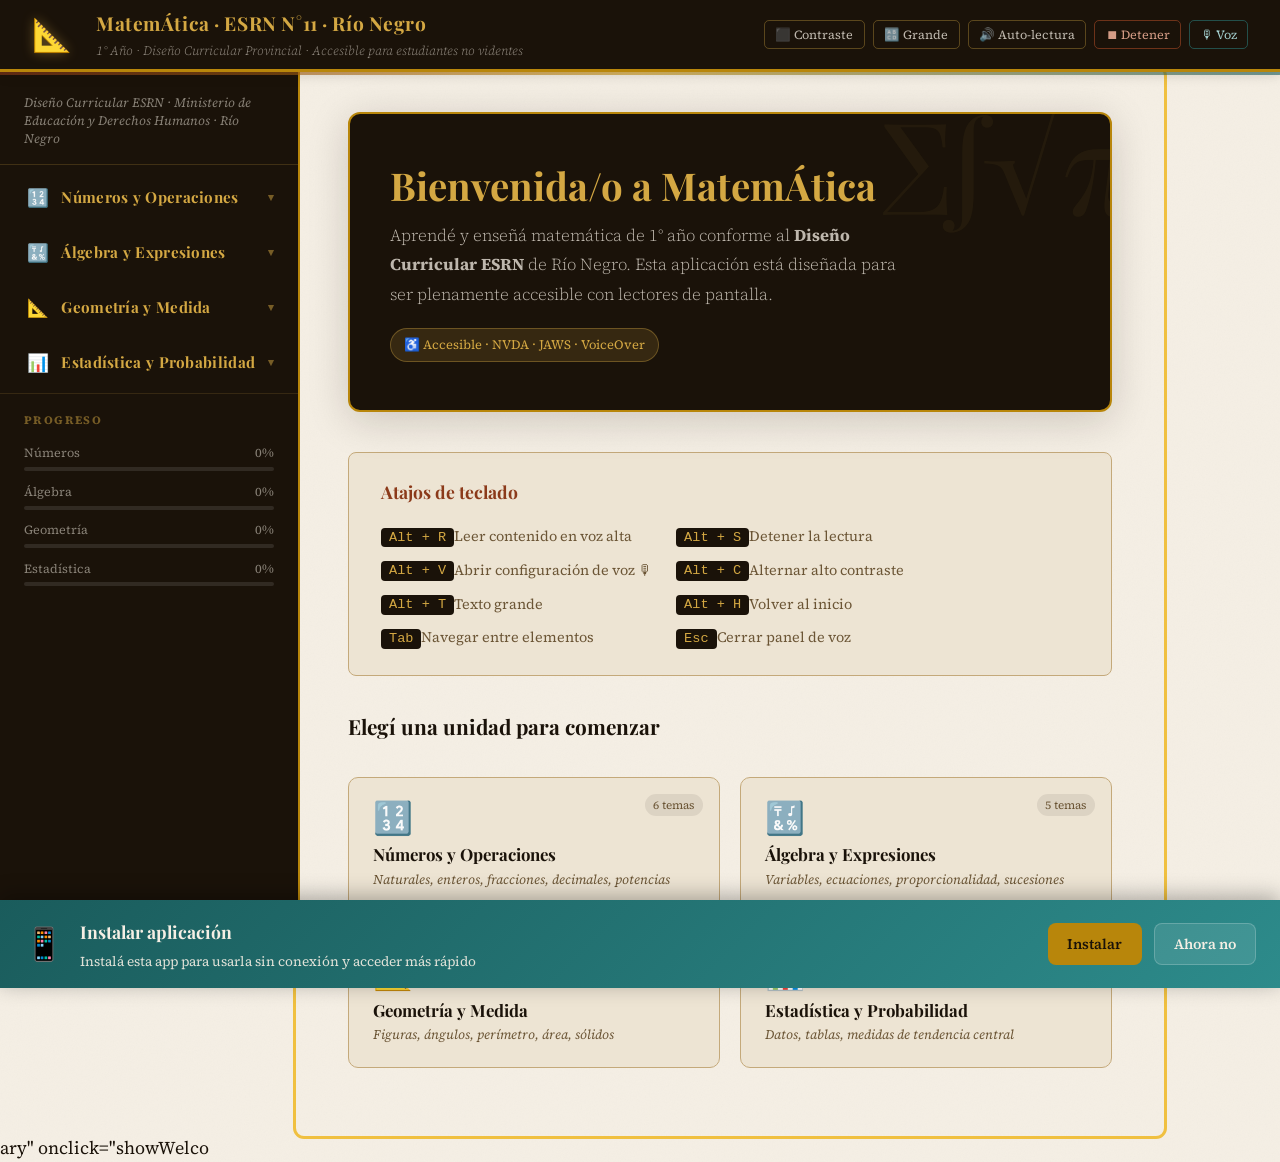
==== commit b9cc9364: "Add files via upload" ====
--- a/index.html
+++ b/index.html
@@ -7,6 +7,19 @@
 <meta name="description" content="Aplicación de matemática para 1° año de la ESRN N°11. Accesible para estudiantes no videntes. Diseño curricular provincial de Río Negro.">
 <link rel="preconnect" href="https://fonts.googleapis.com">
 <link href="https://fonts.googleapis.com/css2?family=Playfair+Display:wght@400;700;900&family=Source+Serif+4:ital,wght@0,300;0,400;0,600;1,300&display=swap" rel="stylesheet">
+
+<!-- PWA Meta Tags -->
+<meta name="theme-color" content="#1a1209">
+<meta name="apple-mobile-web-app-capable" content="yes">
+<meta name="apple-mobile-web-app-status-bar-style" content="black-translucent">
+<meta name="apple-mobile-web-app-title" content="Matemática ESRN 11">
+<meta name="mobile-web-app-capable" content="yes">
+<link rel="manifest" href="/manifest.json">
+
+<!-- Apple Touch Icons -->
+<link rel="apple-touch-icon" sizes="180x180" href="/icons/icon-192x192.png">
+<link rel="icon" type="image/png" sizes="192x192" href="/icons/icon-192x192.png">
+<link rel="icon" type="image/png" sizes="512x512" href="/icons/icon-512x512.png">
 
 <style>
 /* ============================================================
@@ -1105,9 +1118,329 @@
   .voice-test-row { flex-direction: column; }
   .voice-test-btn { flex: auto; }
 }
+
+/* ============================================================
+   PWA - SPLASH SCREEN & INSTALL BANNER
+============================================================ */
+
+/* Splash Screen / Loading Overlay */
+.pwa-splash {
+  position: fixed;
+  top: 0;
+  left: 0;
+  right: 0;
+  bottom: 0;
+  background: linear-gradient(135deg, var(--ink) 0%, #2a1f10 100%);
+  display: flex;
+  flex-direction: column;
+  align-items: center;
+  justify-content: center;
+  z-index: 99999;
+  opacity: 1;
+  transition: opacity 0.5s ease-out;
+}
+
+.pwa-splash.hidden {
+  opacity: 0;
+  pointer-events: none;
+}
+
+.splash-content {
+  text-align: center;
+  color: var(--paper);
+  max-width: 90%;
+}
+
+.splash-icon {
+  font-size: 5rem;
+  margin-bottom: 1.5rem;
+  animation: pulse 2s ease-in-out infinite;
+  filter: drop-shadow(0 0 20px rgba(212, 168, 67, 0.6));
+}
+
+@keyframes pulse {
+  0%, 100% { transform: scale(1); opacity: 1; }
+  50% { transform: scale(1.05); opacity: 0.9; }
+}
+
+.splash-title {
+  font-family: var(--font-display);
+  font-size: 2rem;
+  font-weight: 700;
+  color: var(--gold-light);
+  margin-bottom: 0.5rem;
+  letter-spacing: 0.03em;
+}
+
+.splash-subtitle {
+  font-size: 1rem;
+  color: rgba(245, 239, 228, 0.7);
+  margin-bottom: 2rem;
+  font-style: italic;
+}
+
+.splash-loader {
+  width: 200px;
+  height: 3px;
+  background: rgba(212, 168, 67, 0.2);
+  border-radius: 3px;
+  overflow: hidden;
+  margin: 0 auto;
+}
+
+.splash-loader-bar {
+  width: 0%;
+  height: 100%;
+  background: linear-gradient(90deg, var(--gold), var(--gold-glow), var(--gold));
+  border-radius: 3px;
+  animation: loadProgress 2s ease-out forwards;
+}
+
+@keyframes loadProgress {
+  0% { width: 0%; }
+  100% { width: 100%; }
+}
+
+/* Install Banner */
+.install-banner {
+  position: fixed;
+  bottom: 0;
+  left: 0;
+  right: 0;
+  background: linear-gradient(135deg, var(--teal) 0%, var(--teal-light) 100%);
+  color: var(--paper);
+  padding: 1rem 1.5rem;
+  box-shadow: 0 -4px 20px rgba(0, 0, 0, 0.3);
+  z-index: 1000;
+  display: flex;
+  align-items: center;
+  gap: 1rem;
+  transform: translateY(100%);
+  transition: transform 0.4s cubic-bezier(0.4, 0, 0.2, 1);
+}
+
+.install-banner.show {
+  transform: translateY(0);
+}
+
+.install-banner-icon {
+  font-size: 2rem;
+  flex-shrink: 0;
+}
+
+.install-banner-content {
+  flex: 1;
+  min-width: 0;
+}
+
+.install-banner-title {
+  font-family: var(--font-display);
+  font-size: 1.1rem;
+  font-weight: 700;
+  margin-bottom: 0.25rem;
+}
+
+.install-banner-text {
+  font-size: 0.85rem;
+  opacity: 0.9;
+  line-height: 1.4;
+}
+
+.install-banner-actions {
+  display: flex;
+  gap: 0.75rem;
+  flex-shrink: 0;
+}
+
+.install-btn, .install-dismiss {
+  padding: 0.6rem 1.2rem;
+  border-radius: var(--radius);
+  border: none;
+  font-family: var(--font-body);
+  font-size: 0.9rem;
+  font-weight: 600;
+  cursor: pointer;
+  transition: all 0.2s;
+  white-space: nowrap;
+}
+
+.install-btn {
+  background: var(--gold);
+  color: var(--ink);
+}
+
+.install-btn:hover {
+  background: var(--gold-glow);
+  transform: translateY(-2px);
+  box-shadow: 0 4px 12px rgba(212, 168, 67, 0.4);
+}
+
+.install-dismiss {
+  background: rgba(255, 255, 255, 0.1);
+  color: var(--paper);
+  border: 1px solid rgba(255, 255, 255, 0.2);
+}
+
+.install-dismiss:hover {
+  background: rgba(255, 255, 255, 0.2);
+}
+
+/* Update Available Toast */
+.update-toast {
+  position: fixed;
+  top: 100px;
+  right: 20px;
+  background: var(--rust);
+  color: white;
+  padding: 1rem 1.5rem;
+  border-radius: var(--radius);
+  box-shadow: 0 4px 20px rgba(0, 0, 0, 0.3);
+  z-index: 1001;
+  transform: translateX(400px);
+  transition: transform 0.4s cubic-bezier(0.4, 0, 0.2, 1);
+  max-width: 320px;
+}
+
+.update-toast.show {
+  transform: translateX(0);
+}
+
+.update-toast-content {
+  display: flex;
+  align-items: center;
+  gap: 1rem;
+  margin-bottom: 0.75rem;
+}
+
+.update-toast-icon {
+  font-size: 1.5rem;
+}
+
+.update-toast-text {
+  flex: 1;
+  font-size: 0.9rem;
+  line-height: 1.4;
+}
+
+.update-toast-btn {
+  width: 100%;
+  padding: 0.6rem;
+  background: white;
+  color: var(--rust);
+  border: none;
+  border-radius: 5px;
+  font-family: var(--font-body);
+  font-weight: 600;
+  cursor: pointer;
+  transition: all 0.2s;
+}
+
+.update-toast-btn:hover {
+  background: var(--paper2);
+  transform: translateY(-1px);
+}
+
+/* Offline Indicator */
+.offline-indicator {
+  position: fixed;
+  bottom: 20px;
+  left: 20px;
+  background: var(--error);
+  color: white;
+  padding: 0.75rem 1.25rem;
+  border-radius: var(--radius);
+  font-size: 0.85rem;
+  font-weight: 600;
+  box-shadow: 0 4px 12px rgba(0, 0, 0, 0.3);
+  z-index: 1002;
+  display: none;
+  align-items: center;
+  gap: 0.5rem;
+}
+
+.offline-indicator.show {
+  display: flex;
+}
+
+.offline-indicator.online {
+  background: var(--success);
+}
+
+/* Responsive PWA Elements */
+@media (max-width: 600px) {
+  .install-banner {
+    flex-direction: column;
+    align-items: stretch;
+    padding: 1rem;
+  }
+  
+  .install-banner-actions {
+    width: 100%;
+    flex-direction: column;
+  }
+  
+  .install-btn, .install-dismiss {
+    width: 100%;
+  }
+  
+  .splash-title {
+    font-size: 1.5rem;
+  }
+  
+  .splash-icon {
+    font-size: 3.5rem;
+  }
+  
+  .update-toast {
+    right: 10px;
+    left: 10px;
+    max-width: none;
+  }
+}
+
 </style>
 </head>
 <body>
+
+<!-- PWA Splash Screen -->
+<div class="pwa-splash" id="pwa-splash" aria-hidden="true">
+  <div class="splash-content">
+    <div class="splash-icon">📐</div>
+    <h1 class="splash-title">Matemática ESRN N°11</h1>
+    <p class="splash-subtitle">Río Negro · Diseño Curricular Provincial</p>
+    <div class="splash-loader">
+      <div class="splash-loader-bar"></div>
+    </div>
+  </div>
+</div>
+
+<!-- PWA Install Banner -->
+<div class="install-banner" id="install-banner" role="dialog" aria-labelledby="install-title">
+  <div class="install-banner-icon" aria-hidden="true">📱</div>
+  <div class="install-banner-content">
+    <div class="install-banner-title" id="install-title">Instalar aplicación</div>
+    <div class="install-banner-text">Instalá esta app para usarla sin conexión y acceder más rápido</div>
+  </div>
+  <div class="install-banner-actions">
+    <button class="install-btn" id="install-btn-accept" aria-label="Instalar aplicación">Instalar</button>
+    <button class="install-dismiss" id="install-btn-dismiss" aria-label="Cerrar banner de instalación">Ahora no</button>
+  </div>
+</div>
+
+<!-- Update Available Toast -->
+<div class="update-toast" id="update-toast" role="alert">
+  <div class="update-toast-content">
+    <div class="update-toast-icon" aria-hidden="true">🔄</div>
+    <div class="update-toast-text">Hay una actualización disponible</div>
+  </div>
+  <button class="update-toast-btn" id="update-btn">Actualizar ahora</button>
+</div>
+
+<!-- Offline/Online Indicator -->
+<div class="offline-indicator" id="offline-indicator" role="status" aria-live="polite">
+  <span aria-hidden="true">⚠️</span>
+  <span id="offline-text">Sin conexión</span>
+</div>
 
 <!-- Skip links -->
 <a href="#main" class="skip-link">Ir al contenido principal</a>
@@ -2670,6 +3003,223 @@
 setTimeout(() => {
   announce('Aplicación de Matemática para la ESRN número once de Río Negro. Accesible con lectores de pantalla. Presioná Alt más V para configurar la voz en español argentino. Presioná Tab para navegar o usá el menú lateral para elegir un tema.');
 }, 1200);
+
+// ============================================================
+// PWA - SERVICE WORKER & INSTALL
+// ============================================================
+
+// Variables globales PWA
+let deferredInstallPrompt = null;
+let updateAvailable = false;
+let registration = null;
+
+// ─── Splash Screen ───────────────────────────────────────────
+function hideSplashScreen() {
+  const splash = document.getElementById('pwa-splash');
+  if (splash) {
+    setTimeout(() => {
+      splash.classList.add('hidden');
+      setTimeout(() => {
+        splash.style.display = 'none';
+      }, 500);
+    }, 1500); // Mostrar splash por al menos 1.5 segundos
+  }
+}
+
+// ─── Service Worker Registration ────────────────────────────
+if ('serviceWorker' in navigator) {
+  window.addEventListener('load', () => {
+    navigator.serviceWorker.register('/service-worker.js')
+      .then((reg) => {
+        console.log('[PWA] Service Worker registrado:', reg);
+        registration = reg;
+
+        // Verificar actualizaciones cada 5 minutos
+        setInterval(() => {
+          reg.update();
+        }, 5 * 60 * 1000);
+
+        // Escuchar por actualizaciones
+        reg.addEventListener('updatefound', () => {
+          const newWorker = reg.installing;
+          
+          newWorker.addEventListener('statechange', () => {
+            if (newWorker.state === 'installed' && navigator.serviceWorker.controller) {
+              console.log('[PWA] Nueva versión disponible');
+              showUpdateToast();
+            }
+          });
+        });
+
+        hideSplashScreen();
+      })
+      .catch((err) => {
+        console.error('[PWA] Error al registrar Service Worker:', err);
+        hideSplashScreen();
+      });
+
+    // Permitir que el nuevo SW tome control inmediatamente
+    let refreshing = false;
+    navigator.serviceWorker.addEventListener('controllerchange', () => {
+      if (!refreshing) {
+        refreshing = true;
+        window.location.reload();
+      }
+    });
+  });
+} else {
+  console.warn('[PWA] Service Workers no soportados en este navegador');
+  hideSplashScreen();
+}
+
+// ─── Install Prompt ──────────────────────────────────────────
+window.addEventListener('beforeinstallprompt', (e) => {
+  e.preventDefault();
+  deferredInstallPrompt = e;
+  
+  console.log('[PWA] beforeinstallprompt disparado');
+  
+  // Mostrar banner solo si no se instaló previamente
+  if (!isAppInstalled()) {
+    setTimeout(() => {
+      showInstallBanner();
+    }, 3000); // Mostrar después de 3 segundos
+  }
+});
+
+window.addEventListener('appinstalled', () => {
+  console.log('[PWA] App instalada exitosamente');
+  deferredInstallPrompt = null;
+  hideInstallBanner();
+  localStorage.setItem('app-installed', 'true');
+  
+  announce('Aplicación instalada correctamente. Ya podés usarla sin conexión.');
+});
+
+function isAppInstalled() {
+  // Verificar si está instalada o si ya se instaló antes
+  return localStorage.getItem('app-installed') === 'true' ||
+         window.matchMedia('(display-mode: standalone)').matches ||
+         window.navigator.standalone === true;
+}
+
+function showInstallBanner() {
+  const banner = document.getElementById('install-banner');
+  if (banner) {
+    banner.classList.add('show');
+    announce('Banner de instalación disponible. Podés instalar esta app para usarla sin conexión.');
+  }
+}
+
+function hideInstallBanner() {
+  const banner = document.getElementById('install-banner');
+  if (banner) {
+    banner.classList.remove('show');
+  }
+}
+
+// Botón Instalar
+document.getElementById('install-btn-accept')?.addEventListener('click', async () => {
+  if (deferredInstallPrompt) {
+    deferredInstallPrompt.prompt();
+    
+    const { outcome } = await deferredInstallPrompt.userChoice;
+    console.log('[PWA] User choice:', outcome);
+    
+    deferredInstallPrompt = null;
+    hideInstallBanner();
+  }
+});
+
+// Botón Descartar
+document.getElementById('install-btn-dismiss')?.addEventListener('click', () => {
+  hideInstallBanner();
+  localStorage.setItem('install-dismissed', Date.now().toString());
+});
+
+// ─── Update Toast ────────────────────────────────────────────
+function showUpdateToast() {
+  const toast = document.getElementById('update-toast');
+  if (toast) {
+    toast.classList.add('show');
+    announce('Actualización disponible. Presioná el botón Actualizar ahora para instalarla.');
+  }
+}
+
+document.getElementById('update-btn')?.addEventListener('click', () => {
+  if (registration && registration.waiting) {
+    registration.waiting.postMessage({ type: 'SKIP_WAITING' });
+  }
+});
+
+// ─── Online/Offline Status ───────────────────────────────────
+function updateOnlineStatus() {
+  const indicator = document.getElementById('offline-indicator');
+  const text = document.getElementById('offline-text');
+  
+  if (indicator && text) {
+    if (navigator.onLine) {
+      text.textContent = 'Conectado';
+      indicator.classList.add('online');
+      indicator.classList.add('show');
+      
+      setTimeout(() => {
+        indicator.classList.remove('show');
+      }, 3000);
+      
+      announce('Conexión restaurada');
+    } else {
+      text.textContent = 'Sin conexión - Modo offline';
+      indicator.classList.remove('online');
+      indicator.classList.add('show');
+      
+      announce('Sin conexión. La aplicación funciona en modo offline.');
+    }
+  }
+}
+
+window.addEventListener('online', updateOnlineStatus);
+window.addEventListener('offline', updateOnlineStatus);
+
+// Verificar estado inicial después de cargar
+setTimeout(() => {
+  if (!navigator.onLine) {
+    updateOnlineStatus();
+  }
+}, 2000);
+
+// ─── Display Mode Detection ──────────────────────────────────
+function detectDisplayMode() {
+  const isStandalone = window.matchMedia('(display-mode: standalone)').matches;
+  const isIosStandalone = window.navigator.standalone === true;
+  
+  if (isStandalone || isIosStandalone) {
+    console.log('[PWA] App corriendo en modo standalone');
+    document.body.classList.add('pwa-standalone');
+  } else {
+    console.log('[PWA] App corriendo en navegador');
+  }
+}
+
+detectDisplayMode();
+
+// ─── Caché de contenido importante ──────────────────────────
+// Enviar URLs importantes al SW para pre-cachear
+if (navigator.serviceWorker && navigator.serviceWorker.controller) {
+  const importantUrls = [
+    '/',
+    '/index.html',
+    '/manifest.json'
+  ];
+  
+  navigator.serviceWorker.controller.postMessage({
+    type: 'CACHE_URLS',
+    urls: importantUrls
+  });
+}
+
+console.log('[PWA] Sistema PWA inicializado');
+
 </script>
 </body>
 </html>
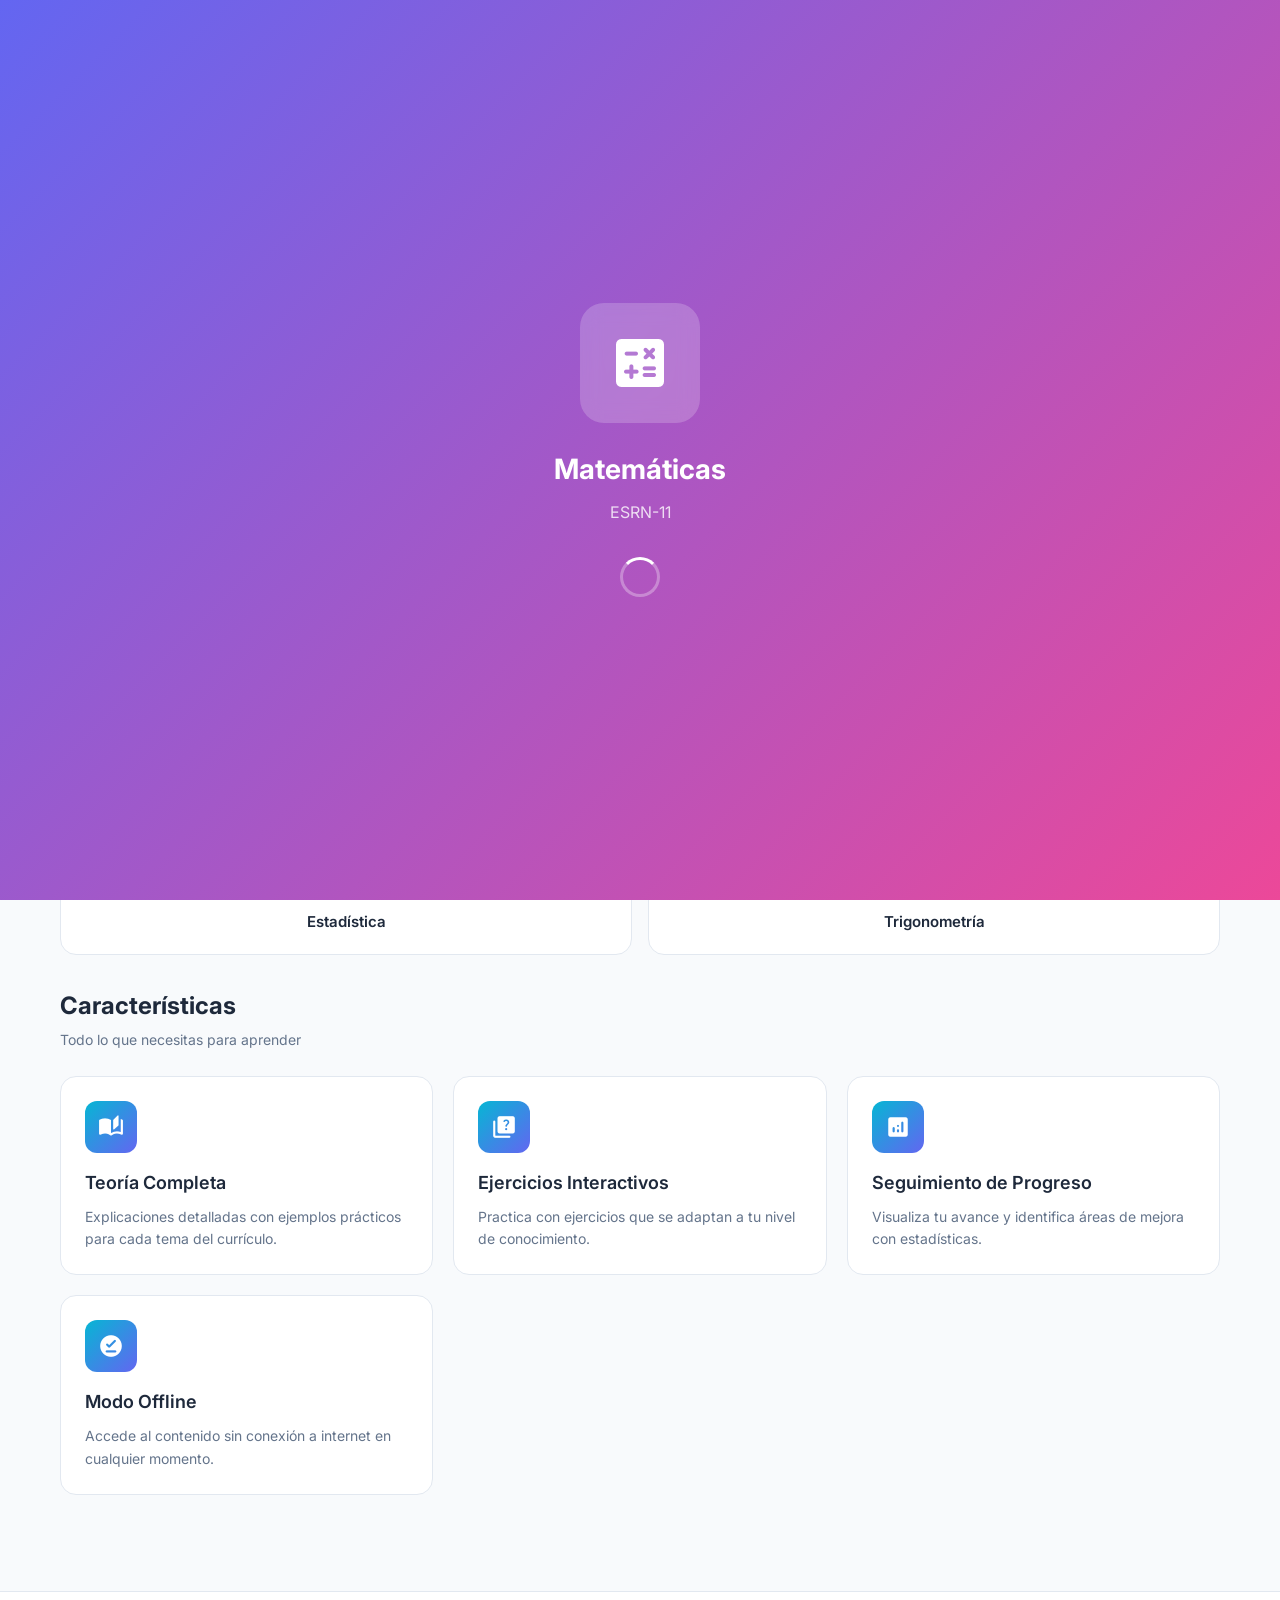
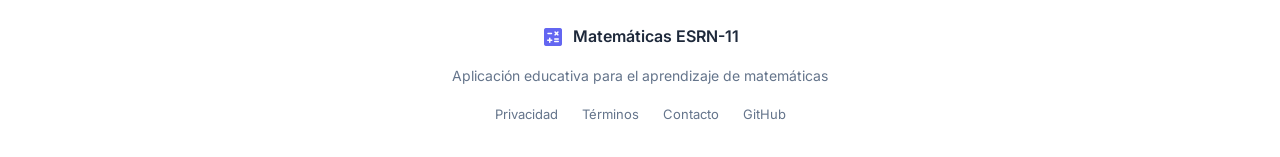
==== commit 1b6df636: "Update index.html" ====
--- a/index.html
+++ b/index.html
@@ -1,3226 +1,1156 @@
 <!DOCTYPE html>
-<html lang="es" dir="ltr">
+<html lang="es">
 <head>
-<meta charset="UTF-8">
-<meta name="viewport" content="width=device-width, initial-scale=1.0">
-<title>MatemÁtica ESRN N°11 — Río Negro</title>
-<meta name="description" content="Aplicación de matemática para 1° año de la ESRN N°11. Accesible para estudiantes no videntes. Diseño curricular provincial de Río Negro.">
-<link rel="preconnect" href="https://fonts.googleapis.com">
-<link href="https://fonts.googleapis.com/css2?family=Playfair+Display:wght@400;700;900&family=Source+Serif+4:ital,wght@0,300;0,400;0,600;1,300&display=swap" rel="stylesheet">
-
-<!-- PWA Meta Tags -->
-<meta name="theme-color" content="#1a1209">
-<meta name="apple-mobile-web-app-capable" content="yes">
-<meta name="apple-mobile-web-app-status-bar-style" content="black-translucent">
-<meta name="apple-mobile-web-app-title" content="Matemática ESRN 11">
-<meta name="mobile-web-app-capable" content="yes">
-<link rel="manifest" href="/manifest.json">
-
-<!-- Apple Touch Icons -->
-<link rel="apple-touch-icon" sizes="180x180" href="/icons/icon-192x192.png">
-<link rel="icon" type="image/png" sizes="192x192" href="/icons/icon-192x192.png">
-<link rel="icon" type="image/png" sizes="512x512" href="/icons/icon-512x512.png">
-
-<style>
-/* ============================================================
-   VARIABLES & RESET
-============================================================ */
-:root {
-  --ink:        #1a1209;
-  --paper:      #f5efe4;
-  --paper2:     #ede4d3;
-  --paper3:     #e2d6c2;
-  --gold:       #b8860b;
-  --gold-light: #d4a843;
-  --gold-glow:  #f0c040;
-  --rust:       #8b3a1a;
-  --rust-light: #c0522a;
-  --teal:       #1a5c5c;
-  --teal-light: #2d8b8b;
-  --focus:      #f0c040;
-  --border:     #c4a97a;
-  --shadow:     rgba(26,18,9,0.18);
-  --text-muted: #6b5535;
-  --success:    #2d6b2d;
-  --error:      #8b1a1a;
-  --font-display: 'Playfair Display', Georgia, serif;
-  --font-body:    'Source Serif 4', Georgia, serif;
-  --radius:     8px;
-}
-
-*, *::before, *::after { box-sizing: border-box; margin: 0; padding: 0; }
-
-/* Skip links */
-.skip-link {
-  position: absolute; top: -60px; left: 0; z-index: 9999;
-  background: var(--gold); color: var(--ink); font-weight: 700;
-  padding: 12px 20px; text-decoration: none; font-family: var(--font-body);
-  border-radius: 0 0 8px 0; font-size: 1rem;
-  transition: top 0.2s;
-}
-.skip-link:focus { top: 0; }
-
-/* Focus visible — high contrast yellow outline */
-:focus-visible {
-  outline: 3px solid var(--focus);
-  outline-offset: 4px;
-  border-radius: 4px;
-}
-
-/* Scrollbar */
-::-webkit-scrollbar { width: 8px; }
-::-webkit-scrollbar-track { background: var(--paper2); }
-::-webkit-scrollbar-thumb { background: var(--border); border-radius: 4px; }
-
-body {
-  font-family: var(--font-body);
-  background: var(--paper);
-  color: var(--ink);
-  min-height: 100vh;
-  font-size: 18px;
-  line-height: 1.75;
-  /* Grain texture overlay */
-  background-image:
-    url("data:image/svg+xml,%3Csvg xmlns='http://www.w3.org/2000/svg' width='400' height='400'%3E%3Cfilter id='n'%3E%3CfeTurbulence type='fractalNoise' baseFrequency='0.75' numOctaves='4' stitchTiles='stitch'/%3E%3CfeColorMatrix type='saturate' values='0'/%3E%3C/filter%3E%3Crect width='400' height='400' filter='url(%23n)' opacity='0.04'/%3E%3C/svg%3E");
-}
-
-/* ============================================================
-   HEADER
-============================================================ */
-.site-header {
-  background: var(--ink);
-  color: var(--paper);
-  padding: 0 2rem;
-  display: grid;
-  grid-template-columns: auto 1fr auto;
-  align-items: center;
-  gap: 1.5rem;
-  min-height: 72px;
-  border-bottom: 3px solid var(--gold);
-  position: sticky; top: 0; z-index: 100;
-  box-shadow: 0 2px 12px var(--shadow);
-}
-.site-header::after {
-  content: '';
-  position: absolute; bottom: -6px; left: 0; right: 0; height: 3px;
-  background: linear-gradient(90deg, var(--rust), var(--gold), var(--teal));
-  opacity: 0.6;
-}
-
-.header-emblem {
-  font-size: 2rem;
-  line-height: 1;
-  filter: drop-shadow(0 0 6px rgba(212,168,67,0.4));
-}
-.header-titles { min-width: 0; }
-.header-titles h1 {
-  font-family: var(--font-display);
-  font-size: 1.2rem;
-  font-weight: 700;
-  color: var(--gold-light);
-  letter-spacing: 0.03em;
-  white-space: nowrap;
-  overflow: hidden;
-  text-overflow: ellipsis;
-}
-.header-titles p {
-  font-size: 0.8rem;
-  color: rgba(245,239,228,0.55);
-  font-weight: 300;
-  font-style: italic;
-}
-
-/* A11y toolbar */
-.a11y-toolbar {
-  display: flex;
-  gap: 0.5rem;
-  align-items: center;
-  flex-wrap: wrap;
-}
-.a11y-toolbar button {
-  background: transparent;
-  border: 1px solid rgba(212,168,67,0.35);
-  color: rgba(245,239,228,0.75);
-  padding: 0.3rem 0.65rem;
-  border-radius: 5px;
-  cursor: pointer;
-  font-size: 0.78rem;
-  font-family: var(--font-body);
-  transition: all 0.18s;
-  white-space: nowrap;
-}
-.a11y-toolbar button:hover,
-.a11y-toolbar button.active {
-  background: var(--gold);
-  color: var(--ink);
-  border-color: var(--gold);
-  font-weight: 600;
-}
-.a11y-toolbar button.stop-btn {
-  border-color: rgba(192,82,42,0.5);
-  color: rgba(245,180,155,0.85);
-}
-.a11y-toolbar button.stop-btn:hover {
-  background: var(--rust-light);
-  color: #fff;
-  border-color: var(--rust-light);
-}
-
-/* ============================================================
-   LAYOUT
-============================================================ */
-.app-body {
-  display: grid;
-  grid-template-columns: 300px 1fr;
-  min-height: calc(100vh - 72px);
-}
-
-/* ============================================================
-   SIDEBAR
-============================================================ */
-.sidebar {
-  background: var(--ink);
-  color: var(--paper);
-  overflow-y: auto;
-  border-right: 2px solid var(--gold);
-  position: sticky;
-  top: 72px;
-  height: calc(100vh - 72px);
-  padding-bottom: 2rem;
-}
-
-.sidebar-welcome {
-  padding: 1.4rem 1.5rem 1rem;
-  border-bottom: 1px solid rgba(212,168,67,0.2);
-}
-.sidebar-welcome .welcome-text {
-  font-size: 0.8rem;
-  color: rgba(245,239,228,0.5);
-  font-style: italic;
-  line-height: 1.4;
-}
-
-.nav-section { margin-top: 0.5rem; }
-.nav-section-header {
-  display: flex;
-  align-items: center;
-  gap: 0.75rem;
-  padding: 0.75rem 1.5rem;
-  width: 100%;
-  background: none;
-  border: none;
-  color: var(--gold-light);
-  font-family: var(--font-display);
-  font-size: 0.95rem;
-  font-weight: 700;
-  cursor: pointer;
-  text-align: left;
-  border-left: 3px solid transparent;
-  transition: all 0.2s;
-  letter-spacing: 0.02em;
-}
-.nav-section-header:hover { background: rgba(212,168,67,0.08); border-left-color: var(--gold); }
-.nav-section-header.open { color: var(--gold-glow); background: rgba(212,168,67,0.1); border-left-color: var(--gold-glow); }
-.nav-section-header .nav-icon { font-size: 1.1rem; flex-shrink: 0; }
-.nav-section-header .chevron {
-  margin-left: auto;
-  font-size: 0.7rem;
-  transition: transform 0.2s;
-  color: rgba(212,168,67,0.5);
-}
-.nav-section-header.open .chevron { transform: rotate(180deg); }
-
-.nav-subtopics {
-  max-height: 0;
-  overflow: hidden;
-  transition: max-height 0.4s ease;
-  background: rgba(0,0,0,0.25);
-}
-.nav-subtopics.open { max-height: 800px; }
-
-.nav-item {
-  display: block;
-  width: 100%;
-  background: none;
-  border: none;
-  border-left: 3px solid transparent;
-  color: rgba(245,239,228,0.6);
-  padding: 0.5rem 1.5rem 0.5rem 3.2rem;
-  text-align: left;
-  cursor: pointer;
-  font-family: var(--font-body);
-  font-size: 0.88rem;
-  transition: all 0.18s;
-  line-height: 1.4;
-}
-.nav-item:hover { color: var(--paper); background: rgba(212,168,67,0.07); }
-.nav-item.active { color: var(--gold-glow); border-left-color: var(--gold-glow); background: rgba(212,168,67,0.12); font-weight: 600; }
-
-/* Progress ring in sidebar */
-.sidebar-progress {
-  padding: 1rem 1.5rem;
-  border-top: 1px solid rgba(212,168,67,0.15);
-  margin-top: 0.5rem;
-}
-.sidebar-progress h3 {
-  font-size: 0.72rem;
-  text-transform: uppercase;
-  letter-spacing: 0.12em;
-  color: rgba(212,168,67,0.5);
-  margin-bottom: 0.75rem;
-}
-.prog-row { margin-bottom: 0.6rem; }
-.prog-label { display: flex; justify-content: space-between; font-size: 0.78rem; color: rgba(245,239,228,0.5); margin-bottom: 3px; }
-.prog-bar { height: 4px; background: rgba(255,255,255,0.1); border-radius: 99px; overflow: hidden; }
-.prog-fill { height: 100%; background: linear-gradient(90deg, var(--gold), var(--gold-glow)); border-radius: 99px; transition: width 0.6s ease; }
-
-/* Mobile toggle */
-.mobile-nav-toggle {
-  display: none;
-  position: fixed;
-  bottom: 1.5rem;
-  right: 1.5rem;
-  z-index: 200;
-  background: var(--gold);
-  color: var(--ink);
-  border: none;
-  border-radius: 50%;
-  width: 56px; height: 56px;
-  font-size: 1.4rem;
-  cursor: pointer;
-  box-shadow: 0 4px 20px rgba(184,134,11,0.4);
-}
-
-/* ============================================================
-   MAIN CONTENT
-============================================================ */
-.main-content {
-  padding: 2.5rem 3rem 4rem;
-  max-width: 860px;
-}
-
-/* Breadcrumb */
-.breadcrumb {
-  font-size: 0.82rem;
-  color: var(--text-muted);
-  margin-bottom: 2rem;
-  display: flex;
-  align-items: center;
-  gap: 0.4rem;
-  flex-wrap: wrap;
-}
-.breadcrumb a {
-  color: var(--gold);
-  text-decoration: none;
-  font-style: italic;
-}
-.breadcrumb a:hover { text-decoration: underline; }
-.breadcrumb-sep { color: var(--border); }
-
-/* ============================================================
-   WELCOME SCREEN
-============================================================ */
-.welcome-screen { animation: fadeUp 0.5s ease both; }
-@keyframes fadeUp { from { opacity:0; transform:translateY(16px); } to { opacity:1; transform:none; } }
-
-.welcome-hero {
-  background: var(--ink);
-  color: var(--paper);
-  border-radius: 12px;
-  padding: 3rem 2.5rem;
-  margin-bottom: 2.5rem;
-  position: relative;
-  overflow: hidden;
-  border: 2px solid var(--gold);
-  box-shadow: 0 8px 40px var(--shadow);
-}
-.welcome-hero::before {
-  content: '∑∫√π';
-  position: absolute;
-  right: -1rem;
-  top: -1rem;
-  font-size: 8rem;
-  font-family: var(--font-display);
-  color: rgba(212,168,67,0.06);
-  user-select: none;
-  letter-spacing: -0.1em;
-  line-height: 1;
-}
-.welcome-hero h2 {
-  font-family: var(--font-display);
-  font-size: 2.4rem;
-  color: var(--gold-light);
-  line-height: 1.2;
-  margin-bottom: 0.8rem;
-}
-.welcome-hero p {
-  color: rgba(245,239,228,0.75);
-  font-size: 1.05rem;
-  max-width: 520px;
-  font-weight: 300;
-}
-.welcome-hero .badge {
-  display: inline-flex;
-  align-items: center;
-  gap: 0.4rem;
-  background: rgba(212,168,67,0.15);
-  border: 1px solid rgba(212,168,67,0.35);
-  color: var(--gold-light);
-  padding: 0.3rem 0.8rem;
-  border-radius: 99px;
-  font-size: 0.8rem;
-  margin-top: 1.2rem;
-}
-
-/* Keyboard shortcuts table */
-.shortcuts-card {
-  background: var(--paper2);
-  border: 1px solid var(--border);
-  border-radius: var(--radius);
-  padding: 1.5rem 2rem;
-  margin-bottom: 2rem;
-}
-.shortcuts-card h3 {
-  font-family: var(--font-display);
-  font-size: 1.1rem;
-  color: var(--rust);
-  margin-bottom: 1rem;
-}
-.shortcuts-grid {
-  display: grid;
-  grid-template-columns: auto 1fr;
-  gap: 0.5rem 1.5rem;
-  font-size: 0.9rem;
-}
-.shortcuts-grid kbd {
-  background: var(--ink);
-  color: var(--gold-light);
-  padding: 0.15rem 0.5rem;
-  border-radius: 4px;
-  font-family: monospace;
-  font-size: 0.85rem;
-  white-space: nowrap;
-}
-.shortcuts-grid span { color: var(--text-muted); }
-
-/* Unit cards grid */
-.units-grid {
-  display: grid;
-  grid-template-columns: repeat(2, 1fr);
-  gap: 1.2rem;
-  margin-top: 2rem;
-}
-.unit-card {
-  background: var(--paper2);
-  border: 1.5px solid var(--border);
-  border-radius: 10px;
-  padding: 1.5rem;
-  cursor: pointer;
-  transition: all 0.22s;
-  text-align: left;
-  font-family: var(--font-body);
-  position: relative;
-  overflow: hidden;
-}
-.unit-card::after {
-  content: '';
-  position: absolute;
-  bottom: 0; left: 0; right: 0;
-  height: 3px;
-  background: var(--card-accent, var(--gold));
-  transform: scaleX(0);
-  transition: transform 0.22s;
-}
-.unit-card:hover, .unit-card:focus {
-  border-color: var(--card-accent, var(--gold));
-  transform: translateY(-3px);
-  box-shadow: 0 8px 24px var(--shadow);
-}
-.unit-card:hover::after, .unit-card:focus::after { transform: scaleX(1); }
-.unit-card .card-icon { font-size: 2rem; margin-bottom: 0.6rem; line-height: 1; }
-.unit-card h3 {
-  font-family: var(--font-display);
-  font-size: 1.05rem;
-  color: var(--ink);
-  margin-bottom: 0.3rem;
-}
-.unit-card p { font-size: 0.82rem; color: var(--text-muted); font-style: italic; }
-.unit-card .topics-count {
-  position: absolute;
-  top: 1rem; right: 1rem;
-  background: rgba(26,18,9,0.08);
-  color: var(--text-muted);
-  font-size: 0.72rem;
-  padding: 0.2rem 0.5rem;
-  border-radius: 99px;
-}
-
-/* ============================================================
-   TOPIC PAGE
-============================================================ */
-.topic-page { animation: fadeUp 0.35s ease both; }
-
-.topic-header {
-  margin-bottom: 2rem;
-  padding-bottom: 1.5rem;
-  border-bottom: 2px solid var(--paper3);
-}
-.topic-header .unit-tag {
-  font-size: 0.75rem;
-  text-transform: uppercase;
-  letter-spacing: 0.12em;
-  color: var(--gold);
-  font-weight: 600;
-  margin-bottom: 0.5rem;
-}
-.topic-header h2 {
-  font-family: var(--font-display);
-  font-size: 2.2rem;
-  color: var(--ink);
-  line-height: 1.2;
-  margin-bottom: 0.5rem;
-}
-.topic-header .topic-meta {
-  display: flex;
-  gap: 1rem;
-  flex-wrap: wrap;
-}
-.topic-meta-item {
-  display: flex;
-  align-items: center;
-  gap: 0.4rem;
-  font-size: 0.82rem;
-  color: var(--text-muted);
-  background: var(--paper2);
-  padding: 0.2rem 0.6rem;
-  border-radius: 99px;
-  border: 1px solid var(--border);
-}
-
-/* Read aloud button */
-.read-aloud-btn {
-  display: inline-flex;
-  align-items: center;
-  gap: 0.5rem;
-  background: var(--teal);
-  color: #fff;
-  border: none;
-  padding: 0.55rem 1.2rem;
-  border-radius: 6px;
-  cursor: pointer;
-  font-family: var(--font-body);
-  font-size: 0.9rem;
-  font-weight: 600;
-  transition: background 0.18s;
-  margin-bottom: 1.5rem;
-}
-.read-aloud-btn:hover { background: var(--teal-light); }
-.read-aloud-btn.reading { background: var(--rust); animation: pulse 1.5s infinite; }
-@keyframes pulse { 0%,100%{opacity:1} 50%{opacity:0.75} }
-
-/* Content sections */
-.content-section { margin-bottom: 2rem; }
-
-.concept-box {
-  background: var(--paper2);
-  border-left: 4px solid var(--gold);
-  border-radius: 0 var(--radius) var(--radius) 0;
-  padding: 1.2rem 1.5rem;
-  margin: 1.2rem 0;
-  position: relative;
-}
-.concept-box::before {
-  content: attr(data-label);
-  position: absolute;
-  top: -0.6rem; left: 1rem;
-  background: var(--gold);
-  color: var(--ink);
-  font-size: 0.65rem;
-  text-transform: uppercase;
-  letter-spacing: 0.12em;
-  font-weight: 700;
-  padding: 0.15rem 0.5rem;
-  border-radius: 3px;
-}
-.concept-box p, .concept-box ul { margin-top: 0.5rem; }
-.concept-box ul { padding-left: 1.5rem; }
-.concept-box li { margin-bottom: 0.3rem; }
-
-.example-box {
-  background: linear-gradient(135deg, rgba(45,139,139,0.06), rgba(45,139,139,0.02));
-  border: 1px solid rgba(45,139,139,0.25);
-  border-left: 4px solid var(--teal);
-  border-radius: 0 var(--radius) var(--radius) 0;
-  padding: 1.2rem 1.5rem;
-  margin: 1.2rem 0;
-  position: relative;
-}
-.example-box::before {
-  content: attr(data-label);
-  position: absolute;
-  top: -0.6rem; left: 1rem;
-  background: var(--teal);
-  color: #fff;
-  font-size: 0.65rem;
-  text-transform: uppercase;
-  letter-spacing: 0.12em;
-  font-weight: 700;
-  padding: 0.15rem 0.5rem;
-  border-radius: 3px;
-}
-
-.note-box {
-  background: rgba(139,58,26,0.05);
-  border: 1px solid rgba(139,58,26,0.2);
-  border-left: 4px solid var(--rust);
-  border-radius: 0 var(--radius) var(--radius) 0;
-  padding: 1rem 1.5rem;
-  margin: 1.2rem 0;
-  position: relative;
-}
-.note-box::before {
-  content: attr(data-label);
-  position: absolute;
-  top: -0.6rem; left: 1rem;
-  background: var(--rust);
-  color: #fff;
-  font-size: 0.65rem;
-  text-transform: uppercase;
-  letter-spacing: 0.12em;
-  font-weight: 700;
-  padding: 0.15rem 0.5rem;
-  border-radius: 3px;
-}
-
-/* Number line */
-.number-line-wrap {
-  overflow-x: auto;
-  padding: 1rem 0;
-  margin: 1rem 0;
-}
-.number-line {
-  display: flex;
-  align-items: center;
-  gap: 0;
-  font-family: 'Courier New', monospace;
-  font-size: 1rem;
-  white-space: nowrap;
-  min-width: max-content;
-}
-.num-point {
-  display: flex;
-  flex-direction: column;
-  align-items: center;
-  min-width: 44px;
-  color: var(--ink);
-}
-.num-point.highlight .num-label { color: var(--rust); font-weight: 700; font-size: 1.1rem; }
-.num-point.highlight .num-dot { background: var(--rust); transform: scale(1.3); }
-.num-label { font-size: 0.95rem; margin-bottom: 4px; }
-.num-dot { width: 8px; height: 8px; border-radius: 50%; background: var(--ink); margin: 4px auto; }
-.num-line-bar { flex: 1; height: 2px; background: var(--ink); min-width: 24px; position: relative; }
-.num-arrow { font-size: 1rem; color: var(--ink); flex-shrink: 0; }
-
-/* Accessible table */
-.data-table-wrap { overflow-x: auto; margin: 1.2rem 0; }
-.data-table {
-  width: 100%;
-  border-collapse: collapse;
-  font-size: 0.92rem;
-}
-.data-table caption {
-  caption-side: top;
-  text-align: left;
-  font-size: 0.78rem;
-  color: var(--text-muted);
-  font-style: italic;
-  margin-bottom: 0.4rem;
-  padding-bottom: 0.3rem;
-}
-.data-table th {
-  background: var(--ink);
-  color: var(--gold-light);
-  padding: 0.65rem 1rem;
-  text-align: left;
-  font-family: var(--font-display);
-  font-weight: 700;
-  border: 1px solid rgba(212,168,67,0.3);
-}
-.data-table td {
-  padding: 0.6rem 1rem;
-  border: 1px solid var(--paper3);
-  vertical-align: top;
-}
-.data-table tr:nth-child(even) td { background: var(--paper2); }
-
-/* Math expression */
-.math-expr {
-  font-family: 'Courier New', monospace;
-  font-size: 1.15rem;
-  background: var(--paper2);
-  border: 1px solid var(--border);
-  padding: 0.8rem 1.2rem;
-  border-radius: var(--radius);
-  margin: 0.8rem 0;
-  color: var(--ink);
-  overflow-x: auto;
-  display: block;
-  line-height: 2;
-}
-.math-expr .hl { color: var(--rust); font-weight: 700; }
-.math-expr .step-label {
-  display: block;
-  font-family: var(--font-body);
-  font-size: 0.75rem;
-  color: var(--text-muted);
-  font-style: italic;
-  margin-bottom: 0.2rem;
-  font-weight: normal;
-}
-
-/* ============================================================
-   ACTIVITIES
-============================================================ */
-.activities-section {
-  background: var(--paper2);
-  border: 1.5px solid var(--border);
-  border-radius: 10px;
-  padding: 2rem;
-  margin-top: 2.5rem;
-}
-.activities-section > h3 {
-  font-family: var(--font-display);
-  font-size: 1.4rem;
-  color: var(--ink);
-  margin-bottom: 0.3rem;
-}
-.activities-section > p {
-  font-size: 0.88rem;
-  color: var(--text-muted);
-  margin-bottom: 1.5rem;
-  font-style: italic;
-}
-
-.activity-item {
-  background: var(--paper);
-  border: 1px solid var(--border);
-  border-radius: 8px;
-  padding: 1.4rem 1.6rem;
-  margin-bottom: 1.2rem;
-  transition: box-shadow 0.2s;
-}
-.activity-item:hover { box-shadow: 0 4px 16px var(--shadow); }
-
-.activity-question {
-  font-size: 1rem;
-  font-weight: 600;
-  color: var(--ink);
-  margin-bottom: 1rem;
-  line-height: 1.5;
-}
-.activity-num {
-  display: inline-flex;
-  align-items: center;
-  justify-content: center;
-  width: 26px; height: 26px;
-  background: var(--gold);
-  color: var(--ink);
-  border-radius: 50%;
-  font-size: 0.78rem;
-  font-weight: 700;
-  margin-right: 0.5rem;
-  flex-shrink: 0;
-}
-
-/* Multiple choice */
-.options-list {
-  display: flex;
-  flex-direction: column;
-  gap: 0.5rem;
-  margin-bottom: 1rem;
-}
-.option-item label {
-  display: flex;
-  align-items: flex-start;
-  gap: 0.75rem;
-  padding: 0.65rem 1rem;
-  border: 1.5px solid var(--border);
-  border-radius: 6px;
-  cursor: pointer;
-  transition: all 0.18s;
-  background: var(--paper);
-  font-size: 0.95rem;
-}
-.option-item label:hover { background: var(--paper2); border-color: var(--gold); }
-.option-item input[type="radio"] {
-  width: 18px; height: 18px;
-  accent-color: var(--gold);
-  flex-shrink: 0;
-  margin-top: 2px;
-}
-.option-item.correct label { border-color: var(--success); background: rgba(45,107,45,0.06); }
-.option-item.incorrect label { border-color: var(--error); background: rgba(139,26,26,0.05); }
-
-/* Input answer */
-.answer-row {
-  display: flex;
-  align-items: center;
-  gap: 0.8rem;
-  flex-wrap: wrap;
-}
-.answer-input {
-  background: var(--paper);
-  border: 1.5px solid var(--border);
-  color: var(--ink);
-  padding: 0.6rem 1rem;
-  border-radius: 6px;
-  font-size: 1.05rem;
-  font-family: 'Courier New', monospace;
-  width: 160px;
-  transition: border-color 0.18s;
-}
-.answer-input:focus { border-color: var(--gold); background: #fff; }
-
-/* Buttons */
-.btn-primary {
-  background: var(--ink);
-  color: var(--gold-light);
-  border: 1.5px solid var(--gold);
-  padding: 0.55rem 1.4rem;
-  border-radius: 6px;
-  cursor: pointer;
-  font-family: var(--font-display);
-  font-size: 0.95rem;
-  font-weight: 700;
-  transition: all 0.18s;
-  letter-spacing: 0.02em;
-}
-.btn-primary:hover { background: var(--gold); color: var(--ink); }
-
-.btn-secondary {
-  background: transparent;
-  color: var(--text-muted);
-  border: 1px solid var(--border);
-  padding: 0.5rem 1.2rem;
-  border-radius: 6px;
-  cursor: pointer;
-  font-family: var(--font-body);
-  font-size: 0.9rem;
-  transition: all 0.18s;
-}
-.btn-secondary:hover { background: var(--paper2); color: var(--ink); }
-
-/* Feedback */
-.feedback {
-  margin-top: 0.8rem;
-  padding: 0.8rem 1.1rem;
-  border-radius: 6px;
-  font-weight: 600;
-  font-size: 0.92rem;
-  display: none;
-  line-height: 1.5;
-}
-.feedback.show { display: block; }
-.feedback.correct {
-  background: rgba(45,107,45,0.08);
-  border: 1.5px solid var(--success);
-  color: var(--success);
-}
-.feedback.incorrect {
-  background: rgba(139,26,26,0.06);
-  border: 1.5px solid var(--error);
-  color: var(--error);
-}
-
-/* Navigation buttons */
-.topic-nav {
-  display: flex;
-  gap: 1rem;
-  margin-top: 2.5rem;
-  flex-wrap: wrap;
-}
-
-/* ============================================================
-   ACCESSIBILITY MODES
-============================================================ */
-body.high-contrast {
-  --ink: #000;
-  --paper: #fff;
-  --paper2: #f0f0f0;
-  --paper3: #ddd;
-  --gold: #cc9900;
-  --gold-light: #aa7700;
-  --border: #888;
-  --text-muted: #444;
-  --teal: #005555;
-  --rust: #882200;
-  background-image: none;
-}
-
-body.large-text { font-size: 22px; }
-body.large-text .topic-header h2 { font-size: 2.6rem; }
-body.large-text .welcome-hero h2 { font-size: 2.8rem; }
-
-/* Live region */
-.sr-live {
-  position: absolute;
-  left: -9999px;
-  height: 1px;
-  overflow: hidden;
-}
-
-/* ============================================================
-   RESPONSIVE
-============================================================ */
-@media (max-width: 768px) {
-  .app-body { grid-template-columns: 1fr; }
-  .sidebar {
-    position: fixed;
-    left: -320px;
-    top: 0; bottom: 0;
-    z-index: 150;
-    width: 300px;
-    transition: left 0.3s ease;
-    height: 100vh;
-    top: 0;
-  }
-  .sidebar.open { left: 0; box-shadow: 4px 0 24px rgba(0,0,0,0.4); }
-  .mobile-nav-toggle { display: flex; align-items: center; justify-content: center; }
-  .main-content { padding: 1.5rem; }
-  .units-grid { grid-template-columns: 1fr; }
-  .site-header { grid-template-columns: auto 1fr; }
-  .a11y-toolbar { display: none; }
-  .header-titles h1 { font-size: 1rem; }
-}
-
-/* ============================================================
-   VOICE PANEL — Panel de configuración de voz
-============================================================ */
-.voice-cfg-btn {
-  background: rgba(45,139,139,0.2);
-  border: 1px solid rgba(45,139,139,0.5) !important;
-  color: rgba(180,230,230,0.9) !important;
-}
-.voice-cfg-btn:hover, .voice-cfg-btn.active {
-  background: var(--teal) !important;
-  color: #fff !important;
-  border-color: var(--teal) !important;
-}
-
-/* Overlay */
-.voice-overlay {
-  position: fixed; inset: 0; z-index: 299;
-  background: rgba(26,18,9,0.55);
-  backdrop-filter: blur(2px);
-}
-.voice-overlay[hidden] { display: none; }
-
-/* Panel */
-.voice-panel {
-  position: fixed;
-  top: 50%; left: 50%;
-  transform: translate(-50%, -50%);
-  z-index: 300;
-  width: min(520px, 94vw);
-  max-height: 90vh;
-  overflow-y: auto;
-  background: var(--ink);
-  border: 2px solid var(--gold);
-  border-radius: 14px;
-  box-shadow: 0 20px 60px rgba(0,0,0,0.6);
-  animation: panelIn 0.25s ease both;
-}
-.voice-panel[hidden] { display: none; }
-@keyframes panelIn {
-  from { opacity:0; transform:translate(-50%,-48%) scale(0.96); }
-  to   { opacity:1; transform:translate(-50%,-50%) scale(1); }
-}
-
-.voice-panel-inner { padding: 1.8rem 2rem 2rem; }
-
-.voice-panel-header {
-  display: flex;
-  align-items: center;
-  justify-content: space-between;
-  margin-bottom: 1.2rem;
-  padding-bottom: 1rem;
-  border-bottom: 1px solid rgba(212,168,67,0.25);
-}
-.voice-panel-header h2 {
-  font-family: var(--font-display);
-  font-size: 1.3rem;
-  color: var(--gold-light);
-  margin: 0;
-}
-.voice-panel-close {
-  background: rgba(139,58,26,0.3);
-  border: 1px solid rgba(192,82,42,0.5);
-  color: rgba(245,239,228,0.7);
-  width: 32px; height: 32px;
-  border-radius: 50%;
-  cursor: pointer;
-  font-size: 1rem;
-  display: flex; align-items: center; justify-content: center;
-  transition: all 0.18s;
-}
-.voice-panel-close:hover { background: var(--rust); color: #fff; border-color: var(--rust); }
-
-/* Status */
-.voice-status {
-  display: flex;
-  align-items: center;
-  gap: 0.6rem;
-  background: rgba(255,255,255,0.05);
-  border: 1px solid rgba(212,168,67,0.2);
-  border-radius: 8px;
-  padding: 0.7rem 1rem;
-  margin-bottom: 1.4rem;
-  font-size: 0.88rem;
-  color: rgba(245,239,228,0.8);
-}
-.voice-status.ok { border-color: rgba(45,107,45,0.5); background: rgba(45,107,45,0.1); color: #7dca7d; }
-.voice-status.warn { border-color: rgba(184,134,11,0.5); background: rgba(184,134,11,0.08); color: var(--gold-light); }
-.voice-status.error { border-color: rgba(139,26,26,0.5); background: rgba(139,26,26,0.1); color: #e07070; }
-#voice-status-icon { font-size: 1.2rem; flex-shrink: 0; }
-
-/* Controls */
-.voice-control-group {
-  margin-bottom: 1.3rem;
-}
-.voice-label {
-  display: block;
-  color: rgba(245,239,228,0.65);
-  font-size: 0.82rem;
-  text-transform: uppercase;
-  letter-spacing: 0.1em;
-  margin-bottom: 0.55rem;
-}
-.voice-label strong { color: var(--gold-light); font-size: 1rem; text-transform: none; letter-spacing: 0; }
-
-/* Select */
-.voice-select {
-  width: 100%;
-  background: rgba(255,255,255,0.07);
-  border: 1.5px solid rgba(212,168,67,0.35);
-  color: var(--paper);
-  padding: 0.6rem 0.9rem;
-  border-radius: 7px;
-  font-family: var(--font-body);
-  font-size: 0.95rem;
-  cursor: pointer;
-  appearance: auto;
-  transition: border-color 0.18s;
-}
-.voice-select:focus { border-color: var(--gold); outline: none; }
-.voice-select option { background: #1a1209; color: #f5efe4; }
-
-.voice-hint {
-  font-size: 0.78rem;
-  color: rgba(245,239,228,0.4);
-  margin-top: 0.45rem;
-  line-height: 1.4;
-  font-style: italic;
-}
-
-/* Sliders */
-.slider-row {
-  display: flex;
-  align-items: center;
-  gap: 0.8rem;
-}
-.slider-label { font-size: 1rem; flex-shrink: 0; }
-.voice-slider {
-  flex: 1;
-  -webkit-appearance: none;
-  appearance: none;
-  height: 6px;
-  border-radius: 3px;
-  background: rgba(255,255,255,0.12);
-  outline: none;
-  cursor: pointer;
-  accent-color: var(--gold);
-  transition: background 0.18s;
-}
-.voice-slider::-webkit-slider-thumb {
-  -webkit-appearance: none;
-  width: 20px; height: 20px;
-  border-radius: 50%;
-  background: var(--gold);
-  cursor: pointer;
-  border: 2px solid var(--ink);
-  box-shadow: 0 2px 6px rgba(0,0,0,0.4);
-}
-.voice-slider::-moz-range-thumb {
-  width: 20px; height: 20px;
-  border-radius: 50%;
-  background: var(--gold);
-  cursor: pointer;
-  border: 2px solid var(--ink);
-}
-.voice-slider:focus::-webkit-slider-thumb { outline: 3px solid var(--focus); }
-
-/* Test buttons */
-.voice-test-row {
-  display: flex;
-  gap: 0.6rem;
-  flex-wrap: wrap;
-  margin-top: 1.4rem;
-  padding-top: 1.2rem;
-  border-top: 1px solid rgba(212,168,67,0.15);
-}
-.voice-test-btn {
-  background: rgba(45,139,139,0.2);
-  border: 1px solid rgba(45,139,139,0.5);
-  color: rgba(180,230,230,0.9);
-  padding: 0.5rem 1rem;
-  border-radius: 7px;
-  cursor: pointer;
-  font-family: var(--font-body);
-  font-size: 0.88rem;
-  font-weight: 600;
-  transition: all 0.18s;
-  flex: 1;
-}
-.voice-test-btn:hover { background: var(--teal); color: #fff; border-color: var(--teal); }
-.voice-test-btn.secondary { background: rgba(212,168,67,0.1); border-color: rgba(212,168,67,0.3); color: var(--gold-light); }
-.voice-test-btn.secondary:hover { background: var(--gold); color: var(--ink); border-color: var(--gold); }
-.voice-test-btn.danger { background: rgba(139,26,26,0.2); border-color: rgba(192,82,42,0.4); color: rgba(224,112,112,0.9); flex: 0; }
-.voice-test-btn.danger:hover { background: var(--rust); color: #fff; border-color: var(--rust); }
-
-/* Details — all voices */
-.voice-details {
-  margin-top: 1.2rem;
-  border-top: 1px solid rgba(212,168,67,0.12);
-  padding-top: 0.8rem;
-}
-.voice-details summary {
-  color: rgba(245,239,228,0.45);
-  font-size: 0.82rem;
-  cursor: pointer;
-  user-select: none;
-  font-style: italic;
-}
-.voice-details summary:hover { color: rgba(245,239,228,0.7); }
-.all-voices-list {
-  margin-top: 0.8rem;
-  max-height: 180px;
-  overflow-y: auto;
-  font-size: 0.78rem;
-  color: rgba(245,239,228,0.5);
-  line-height: 1.8;
-}
-.all-voices-list .vrow { padding: 0.15rem 0; border-bottom: 1px solid rgba(255,255,255,0.04); }
-.all-voices-list .vrow.highlighted { color: var(--gold-light); font-weight: 600; }
-
-/* Responsive voice panel */
-@media (max-width: 540px) {
-  .voice-panel-inner { padding: 1.2rem 1.2rem 1.5rem; }
-  .voice-test-row { flex-direction: column; }
-  .voice-test-btn { flex: auto; }
-}
-
-/* ============================================================
-   PWA - SPLASH SCREEN & INSTALL BANNER
-============================================================ */
-
-/* Splash Screen / Loading Overlay */
-.pwa-splash {
-  position: fixed;
-  top: 0;
-  left: 0;
-  right: 0;
-  bottom: 0;
-  background: linear-gradient(135deg, var(--ink) 0%, #2a1f10 100%);
-  display: flex;
-  flex-direction: column;
-  align-items: center;
-  justify-content: center;
-  z-index: 99999;
-  opacity: 1;
-  transition: opacity 0.5s ease-out;
-}
-
-.pwa-splash.hidden {
-  opacity: 0;
-  pointer-events: none;
-}
-
-.splash-content {
-  text-align: center;
-  color: var(--paper);
-  max-width: 90%;
-}
-
-.splash-icon {
-  font-size: 5rem;
-  margin-bottom: 1.5rem;
-  animation: pulse 2s ease-in-out infinite;
-  filter: drop-shadow(0 0 20px rgba(212, 168, 67, 0.6));
-}
-
-@keyframes pulse {
-  0%, 100% { transform: scale(1); opacity: 1; }
-  50% { transform: scale(1.05); opacity: 0.9; }
-}
-
-.splash-title {
-  font-family: var(--font-display);
-  font-size: 2rem;
-  font-weight: 700;
-  color: var(--gold-light);
-  margin-bottom: 0.5rem;
-  letter-spacing: 0.03em;
-}
-
-.splash-subtitle {
-  font-size: 1rem;
-  color: rgba(245, 239, 228, 0.7);
-  margin-bottom: 2rem;
-  font-style: italic;
-}
-
-.splash-loader {
-  width: 200px;
-  height: 3px;
-  background: rgba(212, 168, 67, 0.2);
-  border-radius: 3px;
-  overflow: hidden;
-  margin: 0 auto;
-}
-
-.splash-loader-bar {
-  width: 0%;
-  height: 100%;
-  background: linear-gradient(90deg, var(--gold), var(--gold-glow), var(--gold));
-  border-radius: 3px;
-  animation: loadProgress 2s ease-out forwards;
-}
-
-@keyframes loadProgress {
-  0% { width: 0%; }
-  100% { width: 100%; }
-}
-
-/* Install Banner */
-.install-banner {
-  position: fixed;
-  bottom: 0;
-  left: 0;
-  right: 0;
-  background: linear-gradient(135deg, var(--teal) 0%, var(--teal-light) 100%);
-  color: var(--paper);
-  padding: 1rem 1.5rem;
-  box-shadow: 0 -4px 20px rgba(0, 0, 0, 0.3);
-  z-index: 1000;
-  display: flex;
-  align-items: center;
-  gap: 1rem;
-  transform: translateY(100%);
-  transition: transform 0.4s cubic-bezier(0.4, 0, 0.2, 1);
-}
-
-.install-banner.show {
-  transform: translateY(0);
-}
-
-.install-banner-icon {
-  font-size: 2rem;
-  flex-shrink: 0;
-}
-
-.install-banner-content {
-  flex: 1;
-  min-width: 0;
-}
-
-.install-banner-title {
-  font-family: var(--font-display);
-  font-size: 1.1rem;
-  font-weight: 700;
-  margin-bottom: 0.25rem;
-}
-
-.install-banner-text {
-  font-size: 0.85rem;
-  opacity: 0.9;
-  line-height: 1.4;
-}
-
-.install-banner-actions {
-  display: flex;
-  gap: 0.75rem;
-  flex-shrink: 0;
-}
-
-.install-btn, .install-dismiss {
-  padding: 0.6rem 1.2rem;
-  border-radius: var(--radius);
-  border: none;
-  font-family: var(--font-body);
-  font-size: 0.9rem;
-  font-weight: 600;
-  cursor: pointer;
-  transition: all 0.2s;
-  white-space: nowrap;
-}
-
-.install-btn {
-  background: var(--gold);
-  color: var(--ink);
-}
-
-.install-btn:hover {
-  background: var(--gold-glow);
-  transform: translateY(-2px);
-  box-shadow: 0 4px 12px rgba(212, 168, 67, 0.4);
-}
-
-.install-dismiss {
-  background: rgba(255, 255, 255, 0.1);
-  color: var(--paper);
-  border: 1px solid rgba(255, 255, 255, 0.2);
-}
-
-.install-dismiss:hover {
-  background: rgba(255, 255, 255, 0.2);
-}
-
-/* Update Available Toast */
-.update-toast {
-  position: fixed;
-  top: 100px;
-  right: 20px;
-  background: var(--rust);
-  color: white;
-  padding: 1rem 1.5rem;
-  border-radius: var(--radius);
-  box-shadow: 0 4px 20px rgba(0, 0, 0, 0.3);
-  z-index: 1001;
-  transform: translateX(400px);
-  transition: transform 0.4s cubic-bezier(0.4, 0, 0.2, 1);
-  max-width: 320px;
-}
-
-.update-toast.show {
-  transform: translateX(0);
-}
-
-.update-toast-content {
-  display: flex;
-  align-items: center;
-  gap: 1rem;
-  margin-bottom: 0.75rem;
-}
-
-.update-toast-icon {
-  font-size: 1.5rem;
-}
-
-.update-toast-text {
-  flex: 1;
-  font-size: 0.9rem;
-  line-height: 1.4;
-}
-
-.update-toast-btn {
-  width: 100%;
-  padding: 0.6rem;
-  background: white;
-  color: var(--rust);
-  border: none;
-  border-radius: 5px;
-  font-family: var(--font-body);
-  font-weight: 600;
-  cursor: pointer;
-  transition: all 0.2s;
-}
-
-.update-toast-btn:hover {
-  background: var(--paper2);
-  transform: translateY(-1px);
-}
-
-/* Offline Indicator */
-.offline-indicator {
-  position: fixed;
-  bottom: 20px;
-  left: 20px;
-  background: var(--error);
-  color: white;
-  padding: 0.75rem 1.25rem;
-  border-radius: var(--radius);
-  font-size: 0.85rem;
-  font-weight: 600;
-  box-shadow: 0 4px 12px rgba(0, 0, 0, 0.3);
-  z-index: 1002;
-  display: none;
-  align-items: center;
-  gap: 0.5rem;
-}
-
-.offline-indicator.show {
-  display: flex;
-}
-
-.offline-indicator.online {
-  background: var(--success);
-}
-
-/* Responsive PWA Elements */
-@media (max-width: 600px) {
-  .install-banner {
-    flex-direction: column;
-    align-items: stretch;
-    padding: 1rem;
-  }
-  
-  .install-banner-actions {
-    width: 100%;
-    flex-direction: column;
-  }
-  
-  .install-btn, .install-dismiss {
-    width: 100%;
-  }
-  
-  .splash-title {
-    font-size: 1.5rem;
-  }
-  
-  .splash-icon {
-    font-size: 3.5rem;
-  }
-  
-  .update-toast {
-    right: 10px;
-    left: 10px;
-    max-width: none;
-  }
-}
-
-</style>
+    <meta charset="UTF-8">
+    <meta name="viewport" content="width=device-width, initial-scale=1.0, maximum-scale=1.0, user-scalable=no">
+    <meta name="theme-color" content="#6366f1">
+    <meta name="description" content="Aplicación de Matemáticas - ESRN-11">
+    <meta name="apple-mobile-web-app-capable" content="yes">
+    <meta name="apple-mobile-web-app-status-bar-style" content="black-translucent">
+    <meta name="apple-mobile-web-app-title" content="Matemáticas">
+    
+    <title>Matemáticas ESRN-11</title>
+    
+    <link rel="manifest" href="manifest.json">
+    <link rel="icon" type="image/png" href="icons/icon-192.png">
+    <link rel="apple-touch-icon" href="icons/icon-192.png">
+    
+    <!-- Google Fonts -->
+    <link rel="preconnect" href="https://fonts.googleapis.com">
+    <link rel="preconnect" href="https://fonts.gstatic.com" crossorigin>
+    <link href="https://fonts.googleapis.com/css2?family=Inter:wght@300;400;500;600;700&display=swap" rel="stylesheet">
+    
+    <!-- Iconos Material -->
+    <link href="https://fonts.googleapis.com/icon?family=Material+Icons+Round" rel="stylesheet">
+    
+    <style>
+        /* ==================== VARIABLES CSS ==================== */
+        :root {
+            --primary: #6366f1;
+            --primary-dark: #4f46e5;
+            --primary-light: #818cf8;
+            --secondary: #ec4899;
+            --accent: #06b6d4;
+            --success: #10b981;
+            --warning: #f59e0b;
+            --error: #ef4444;
+            
+            --bg-primary: #f8fafc;
+            --bg-secondary: #ffffff;
+            --bg-tertiary: #f1f5f9;
+            
+            --text-primary: #1e293b;
+            --text-secondary: #64748b;
+            --text-tertiary: #94a3b8;
+            
+            --border: #e2e8f0;
+            --shadow: 0 4px 6px -1px rgba(0, 0, 0, 0.1), 0 2px 4px -1px rgba(0, 0, 0, 0.06);
+            --shadow-lg: 0 10px 15px -3px rgba(0, 0, 0, 0.1), 0 4px 6px -2px rgba(0, 0, 0, 0.05);
+            --shadow-xl: 0 20px 25px -5px rgba(0, 0, 0, 0.1), 0 10px 10px -5px rgba(0, 0, 0, 0.04);
+            
+            --radius-sm: 8px;
+            --radius-md: 12px;
+            --radius-lg: 16px;
+            --radius-xl: 24px;
+            
+            --transition: all 0.3s cubic-bezier(0.4, 0, 0.2, 1);
+        }
+
+        /* Modo Oscuro */
+        @media (prefers-color-scheme: dark) {
+            :root {
+                --bg-primary: #0f172a;
+                --bg-secondary: #1e293b;
+                --bg-tertiary: #334155;
+                
+                --text-primary: #f1f5f9;
+                --text-secondary: #94a3b8;
+                --text-tertiary: #64748b;
+                
+                --border: #334155;
+                --shadow: 0 4px 6px -1px rgba(0, 0, 0, 0.3);
+                --shadow-lg: 0 10px 15px -3px rgba(0, 0, 0, 0.4);
+                --shadow-xl: 0 20px 25px -5px rgba(0, 0, 0, 0.5);
+            }
+        }
+
+        /* ==================== RESET & BASE ==================== */
+        * {
+            margin: 0;
+            padding: 0;
+            box-sizing: border-box;
+        }
+
+        html {
+            scroll-behavior: smooth;
+            -webkit-tap-highlight-color: transparent;
+        }
+
+        body {
+            font-family: 'Inter', -apple-system, BlinkMacSystemFont, sans-serif;
+            background: var(--bg-primary);
+            color: var(--text-primary);
+            line-height: 1.6;
+            min-height: 100vh;
+            overflow-x: hidden;
+        }
+
+        /* ==================== SPLASH SCREEN ==================== */
+        .splash-screen {
+            position: fixed;
+            inset: 0;
+            background: linear-gradient(135deg, var(--primary) 0%, var(--secondary) 100%);
+            display: flex;
+            flex-direction: column;
+            align-items: center;
+            justify-content: center;
+            z-index: 9999;
+            transition: opacity 0.5s ease, visibility 0.5s ease;
+        }
+
+        .splash-screen.hidden {
+            opacity: 0;
+            visibility: hidden;
+        }
+
+        .splash-logo {
+            width: 120px;
+            height: 120px;
+            background: rgba(255, 255, 255, 0.2);
+            backdrop-filter: blur(10px);
+            border-radius: var(--radius-xl);
+            display: flex;
+            align-items: center;
+            justify-content: center;
+            margin-bottom: 24px;
+            animation: pulse 2s infinite;
+        }
+
+        .splash-logo .material-icons-round {
+            font-size: 64px;
+            color: white;
+        }
+
+        .splash-title {
+            font-size: 28px;
+            font-weight: 700;
+            color: white;
+            margin-bottom: 8px;
+        }
+
+        .splash-subtitle {
+            font-size: 16px;
+            color: rgba(255, 255, 255, 0.8);
+        }
+
+        .splash-loader {
+            width: 40px;
+            height: 40px;
+            border: 3px solid rgba(255, 255, 255, 0.3);
+            border-top-color: white;
+            border-radius: 50%;
+            margin-top: 32px;
+            animation: spin 1s linear infinite;
+        }
+
+        @keyframes pulse {
+            0%, 100% { transform: scale(1); }
+            50% { transform: scale(1.05); }
+        }
+
+        @keyframes spin {
+            to { transform: rotate(360deg); }
+        }
+
+        /* ==================== HEADER ==================== */
+        .header {
+            position: sticky;
+            top: 0;
+            background: var(--bg-secondary);
+            backdrop-filter: blur(20px);
+            border-bottom: 1px solid var(--border);
+            padding: 16px 20px;
+            z-index: 100;
+            box-shadow: var(--shadow);
+        }
+
+        .header-content {
+            max-width: 1200px;
+            margin: 0 auto;
+            display: flex;
+            align-items: center;
+            justify-content: space-between;
+        }
+
+        .header-logo {
+            display: flex;
+            align-items: center;
+            gap: 12px;
+        }
+
+        .header-logo-icon {
+            width: 44px;
+            height: 44px;
+            background: linear-gradient(135deg, var(--primary), var(--secondary));
+            border-radius: var(--radius-md);
+            display: flex;
+            align-items: center;
+            justify-content: center;
+            box-shadow: var(--shadow);
+        }
+
+        .header-logo-icon .material-icons-round {
+            font-size: 24px;
+            color: white;
+        }
+
+        .header-logo-text {
+            font-size: 20px;
+            font-weight: 700;
+            background: linear-gradient(135deg, var(--primary), var(--secondary));
+            -webkit-background-clip: text;
+            -webkit-text-fill-color: transparent;
+            background-clip: text;
+        }
+
+        .header-actions {
+            display: flex;
+            align-items: center;
+            gap: 8px;
+        }
+
+        .icon-btn {
+            width: 44px;
+            height: 44px;
+            border: none;
+            background: var(--bg-tertiary);
+            border-radius: var(--radius-md);
+            display: flex;
+            align-items: center;
+            justify-content: center;
+            cursor: pointer;
+            transition: var(--transition);
+            color: var(--text-primary);
+        }
+
+        .icon-btn:hover {
+            background: var(--primary);
+            color: white;
+            transform: translateY(-2px);
+        }
+
+        .icon-btn .material-icons-round {
+            font-size: 24px;
+        }
+
+        /* ==================== INSTALL CARD ==================== */
+        .install-card {
+            position: fixed;
+            bottom: 20px;
+            left: 50%;
+            transform: translateX(-50%) translateY(100px);
+            background: var(--bg-secondary);
+            border-radius: var(--radius-xl);
+            padding: 20px 24px;
+            box-shadow: var(--shadow-xl);
+            border: 1px solid var(--border);
+            display: flex;
+            align-items: center;
+            gap: 16px;
+            z-index: 1000;
+            opacity: 0;
+            transition: var(--transition);
+            max-width: calc(100vw - 40px);
+            width: 400px;
+        }
+
+        .install-card.show {
+            transform: translateX(-50%) translateY(0);
+            opacity: 1;
+        }
+
+        .install-card-icon {
+            width: 56px;
+            height: 56px;
+            background: linear-gradient(135deg, var(--primary), var(--secondary));
+            border-radius: var(--radius-md);
+            display: flex;
+            align-items: center;
+            justify-content: center;
+            flex-shrink: 0;
+        }
+
+        .install-card-icon .material-icons-round {
+            font-size: 28px;
+            color: white;
+        }
+
+        .install-card-content {
+            flex: 1;
+            min-width: 0;
+        }
+
+        .install-card-title {
+            font-size: 16px;
+            font-weight: 600;
+            color: var(--text-primary);
+            margin-bottom: 4px;
+        }
+
+        .install-card-desc {
+            font-size: 13px;
+            color: var(--text-secondary);
+            white-space: nowrap;
+            overflow: hidden;
+            text-overflow: ellipsis;
+        }
+
+        .install-card-btn {
+            background: linear-gradient(135deg, var(--primary), var(--primary-dark));
+            color: white;
+            border: none;
+            padding: 12px 24px;
+            border-radius: var(--radius-md);
+            font-size: 14px;
+            font-weight: 600;
+            cursor: pointer;
+            transition: var(--transition);
+            white-space: nowrap;
+            box-shadow: var(--shadow);
+        }
+
+        .install-card-btn:hover {
+            transform: translateY(-2px);
+            box-shadow: var(--shadow-lg);
+        }
+
+        .install-card-close {
+            width: 32px;
+            height: 32px;
+            border: none;
+            background: var(--bg-tertiary);
+            border-radius: var(--radius-sm);
+            display: flex;
+            align-items: center;
+            justify-content: center;
+            cursor: pointer;
+            transition: var(--transition);
+            color: var(--text-secondary);
+            flex-shrink: 0;
+        }
+
+        .install-card-close:hover {
+            background: var(--error);
+            color: white;
+        }
+
+        /* ==================== MAIN CONTENT ==================== */
+        .main {
+            max-width: 1200px;
+            margin: 0 auto;
+            padding: 24px 20px;
+        }
+
+        /* Hero Section */
+        .hero {
+            background: linear-gradient(135deg, var(--primary) 0%, var(--secondary) 100%);
+            border-radius: var(--radius-xl);
+            padding: 40px 32px;
+            color: white;
+            margin-bottom: 32px;
+            position: relative;
+            overflow: hidden;
+            box-shadow: var(--shadow-lg);
+        }
+
+        .hero::before {
+            content: '';
+            position: absolute;
+            top: -50%;
+            right: -20%;
+            width: 400px;
+            height: 400px;
+            background: rgba(255, 255, 255, 0.1);
+            border-radius: 50%;
+            filter: blur(60px);
+        }
+
+        .hero-badge {
+            display: inline-flex;
+            align-items: center;
+            gap: 6px;
+            background: rgba(255, 255, 255, 0.2);
+            backdrop-filter: blur(10px);
+            padding: 8px 16px;
+            border-radius: 100px;
+            font-size: 13px;
+            font-weight: 500;
+            margin-bottom: 16px;
+        }
+
+        .hero-title {
+            font-size: 32px;
+            font-weight: 700;
+            margin-bottom: 12px;
+            line-height: 1.2;
+        }
+
+        .hero-subtitle {
+            font-size: 16px;
+            opacity: 0.9;
+            max-width: 500px;
+            margin-bottom: 24px;
+        }
+
+        .hero-buttons {
+            display: flex;
+            gap: 12px;
+            flex-wrap: wrap;
+        }
+
+        .btn {
+            display: inline-flex;
+            align-items: center;
+            gap: 8px;
+            padding: 14px 28px;
+            border-radius: var(--radius-md);
+            font-size: 15px;
+            font-weight: 600;
+            cursor: pointer;
+            transition: var(--transition);
+            border: none;
+            text-decoration: none;
+        }
+
+        .btn-primary {
+            background: white;
+            color: var(--primary);
+        }
+
+        .btn-primary:hover {
+            transform: translateY(-2px);
+            box-shadow: var(--shadow-lg);
+        }
+
+        .btn-secondary {
+            background: rgba(255, 255, 255, 0.2);
+            color: white;
+            backdrop-filter: blur(10px);
+        }
+
+        .btn-secondary:hover {
+            background: rgba(255, 255, 255, 0.3);
+        }
+
+        .btn .material-icons-round {
+            font-size: 20px;
+        }
+
+        /* Stats Cards */
+        .stats-grid {
+            display: grid;
+            grid-template-columns: repeat(auto-fit, minmax(200px, 1fr));
+            gap: 20px;
+            margin-bottom: 32px;
+        }
+
+        .stat-card {
+            background: var(--bg-secondary);
+            border-radius: var(--radius-lg);
+            padding: 24px;
+            box-shadow: var(--shadow);
+            border: 1px solid var(--border);
+            transition: var(--transition);
+        }
+
+        .stat-card:hover {
+            transform: translateY(-4px);
+            box-shadow: var(--shadow-lg);
+        }
+
+        .stat-icon {
+            width: 48px;
+            height: 48px;
+            background: linear-gradient(135deg, var(--primary-light), var(--primary));
+            border-radius: var(--radius-md);
+            display: flex;
+            align-items: center;
+            justify-content: center;
+            margin-bottom: 16px;
+        }
+
+        .stat-icon .material-icons-round {
+            font-size: 24px;
+            color: white;
+        }
+
+        .stat-value {
+            font-size: 32px;
+            font-weight: 700;
+            color: var(--text-primary);
+            margin-bottom: 4px;
+        }
+
+        .stat-label {
+            font-size: 14px;
+            color: var(--text-secondary);
+        }
+
+        /* Features Grid */
+        .features-section {
+            margin-bottom: 32px;
+        }
+
+        .section-header {
+            display: flex;
+            align-items: center;
+            justify-content: space-between;
+            margin-bottom: 24px;
+        }
+
+        .section-title {
+            font-size: 24px;
+            font-weight: 700;
+            color: var(--text-primary);
+        }
+
+        .section-subtitle {
+            font-size: 14px;
+            color: var(--text-secondary);
+            margin-top: 4px;
+        }
+
+        .features-grid {
+            display: grid;
+            grid-template-columns: repeat(auto-fit, minmax(280px, 1fr));
+            gap: 20px;
+        }
+
+        .feature-card {
+            background: var(--bg-secondary);
+            border-radius: var(--radius-lg);
+            padding: 24px;
+            border: 1px solid var(--border);
+            transition: var(--transition);
+            cursor: pointer;
+        }
+
+        .feature-card:hover {
+            border-color: var(--primary);
+            transform: translateY(-4px);
+            box-shadow: var(--shadow-lg);
+        }
+
+        .feature-icon {
+            width: 52px;
+            height: 52px;
+            background: linear-gradient(135deg, var(--accent), var(--primary));
+            border-radius: var(--radius-md);
+            display: flex;
+            align-items: center;
+            justify-content: center;
+            margin-bottom: 16px;
+        }
+
+        .feature-icon .material-icons-round {
+            font-size: 26px;
+            color: white;
+        }
+
+        .feature-title {
+            font-size: 18px;
+            font-weight: 600;
+            color: var(--text-primary);
+            margin-bottom: 8px;
+        }
+
+        .feature-desc {
+            font-size: 14px;
+            color: var(--text-secondary);
+            line-height: 1.6;
+        }
+
+        /* Quick Actions */
+        .quick-actions {
+            display: grid;
+            grid-template-columns: repeat(2, 1fr);
+            gap: 16px;
+            margin-bottom: 32px;
+        }
+
+        .action-card {
+            background: var(--bg-secondary);
+            border-radius: var(--radius-lg);
+            padding: 20px;
+            border: 1px solid var(--border);
+            display: flex;
+            flex-direction: column;
+            align-items: center;
+            text-align: center;
+            cursor: pointer;
+            transition: var(--transition);
+        }
+
+        .action-card:hover {
+            border-color: var(--primary);
+            background: linear-gradient(135deg, rgba(99, 102, 241, 0.05), rgba(236, 72, 153, 0.05));
+        }
+
+        .action-icon {
+            width: 60px;
+            height: 60px;
+            background: var(--bg-tertiary);
+            border-radius: var(--radius-md);
+            display: flex;
+            align-items: center;
+            justify-content: center;
+            margin-bottom: 12px;
+            transition: var(--transition);
+        }
+
+        .action-card:hover .action-icon {
+            background: linear-gradient(135deg, var(--primary), var(--secondary));
+        }
+
+        .action-icon .material-icons-round {
+            font-size: 28px;
+            color: var(--text-primary);
+            transition: var(--transition);
+        }
+
+        .action-card:hover .action-icon .material-icons-round {
+            color: white;
+        }
+
+        .action-title {
+            font-size: 15px;
+            font-weight: 600;
+            color: var(--text-primary);
+        }
+
+        /* Toast Notifications */
+        .toast-container {
+            position: fixed;
+            top: 20px;
+            right: 20px;
+            z-index: 2000;
+            display: flex;
+            flex-direction: column;
+            gap: 12px;
+        }
+
+        .toast {
+            background: var(--bg-secondary);
+            border-radius: var(--radius-md);
+            padding: 16px 20px;
+            box-shadow: var(--shadow-xl);
+            border: 1px solid var(--border);
+            display: flex;
+            align-items: center;
+            gap: 12px;
+            min-width: 300px;
+            max-width: 400px;
+            animation: slideIn 0.3s ease;
+        }
+
+        .toast.success { border-left: 4px solid var(--success); }
+        .toast.error { border-left: 4px solid var(--error); }
+        .toast.warning { border-left: 4px solid var(--warning); }
+        .toast.info { border-left: 4px solid var(--primary); }
+
+        .toast-icon {
+            width: 32px;
+            height: 32px;
+            border-radius: 50%;
+            display: flex;
+            align-items: center;
+            justify-content: center;
+            flex-shrink: 0;
+        }
+
+        .toast.success .toast-icon { background: rgba(16, 185, 129, 0.1); color: var(--success); }
+        .toast.error .toast-icon { background: rgba(239, 68, 68, 0.1); color: var(--error); }
+        .toast.warning .toast-icon { background: rgba(245, 158, 11, 0.1); color: var(--warning); }
+        .toast.info .toast-icon { background: rgba(99, 102, 241, 0.1); color: var(--primary); }
+
+        .toast-content {
+            flex: 1;
+        }
+
+        .toast-title {
+            font-size: 14px;
+            font-weight: 600;
+            color: var(--text-primary);
+        }
+
+        .toast-message {
+            font-size: 13px;
+            color: var(--text-secondary);
+            margin-top: 2px;
+        }
+
+        .toast-close {
+            width: 28px;
+            height: 28px;
+            border: none;
+            background: transparent;
+            border-radius: var(--radius-sm);
+            display: flex;
+            align-items: center;
+            justify-content: center;
+            cursor: pointer;
+            color: var(--text-tertiary);
+            transition: var(--transition);
+        }
+
+        .toast-close:hover {
+            background: var(--bg-tertiary);
+            color: var(--text-primary);
+        }
+
+        @keyframes slideIn {
+            from {
+                transform: translateX(100%);
+                opacity: 0;
+            }
+            to {
+                transform: translateX(0);
+                opacity: 1;
+            }
+        }
+
+        /* Footer */
+        .footer {
+            background: var(--bg-secondary);
+            border-top: 1px solid var(--border);
+            padding: 32px 20px;
+            margin-top: 40px;
+        }
+
+        .footer-content {
+            max-width: 1200px;
+            margin: 0 auto;
+            text-align: center;
+        }
+
+        .footer-logo {
+            display: flex;
+            align-items: center;
+            justify-content: center;
+            gap: 8px;
+            margin-bottom: 16px;
+        }
+
+        .footer-logo .material-icons-round {
+            color: var(--primary);
+        }
+
+        .footer-text {
+            font-size: 14px;
+            color: var(--text-secondary);
+            margin-bottom: 16px;
+        }
+
+        .footer-links {
+            display: flex;
+            align-items: center;
+            justify-content: center;
+            gap: 24px;
+            flex-wrap: wrap;
+        }
+
+        .footer-link {
+            font-size: 13px;
+            color: var(--text-secondary);
+            text-decoration: none;
+            transition: var(--transition);
+        }
+
+        .footer-link:hover {
+            color: var(--primary);
+        }
+
+        /* ==================== RESPONSIVE ==================== */
+        @media (max-width: 768px) {
+            .hero {
+                padding: 32px 24px;
+            }
+
+            .hero-title {
+                font-size: 24px;
+            }
+
+            .hero-subtitle {
+                font-size: 14px;
+            }
+
+            .stats-grid {
+                grid-template-columns: repeat(2, 1fr);
+            }
+
+            .quick-actions {
+                grid-template-columns: 1fr;
+            }
+
+            .install-card {
+                flex-direction: column;
+                text-align: center;
+                padding: 20px;
+            }
+
+            .install-card-content {
+                width: 100%;
+            }
+
+            .install-card-desc {
+                white-space: normal;
+            }
+
+            .toast {
+                min-width: auto;
+                width: calc(100vw - 40px);
+            }
+        }
+
+        /* ==================== ACCESSIBILITY ==================== */
+        @media (prefers-reduced-motion: reduce) {
+            * {
+                animation-duration: 0.01ms !important;
+                transition-duration: 0.01ms !important;
+            }
+        }
+
+        .sr-only {
+            position: absolute;
+            width: 1px;
+            height: 1px;
+            padding: 0;
+            margin: -1px;
+            overflow: hidden;
+            clip: rect(0, 0, 0, 0);
+            border: 0;
+        }
+
+        /* Focus visible */
+        :focus-visible {
+            outline: 2px solid var(--primary);
+            outline-offset: 2px;
+        }
+    </style>
 </head>
 <body>
-
-<!-- PWA Splash Screen -->
-<div class="pwa-splash" id="pwa-splash" aria-hidden="true">
-  <div class="splash-content">
-    <div class="splash-icon">📐</div>
-    <h1 class="splash-title">Matemática ESRN N°11</h1>
-    <p class="splash-subtitle">Río Negro · Diseño Curricular Provincial</p>
-    <div class="splash-loader">
-      <div class="splash-loader-bar"></div>
+    <!-- Splash Screen -->
+    <div class="splash-screen" id="splashScreen">
+        <div class="splash-logo">
+            <span class="material-icons-round">calculate</span>
+        </div>
+        <h1 class="splash-title">Matemáticas</h1>
+        <p class="splash-subtitle">ESRN-11</p>
+        <div class="splash-loader"></div>
     </div>
-  </div>
-</div>
-
-<!-- PWA Install Banner -->
-<div class="install-banner" id="install-banner" role="dialog" aria-labelledby="install-title">
-  <div class="install-banner-icon" aria-hidden="true">📱</div>
-  <div class="install-banner-content">
-    <div class="install-banner-title" id="install-title">Instalar aplicación</div>
-    <div class="install-banner-text">Instalá esta app para usarla sin conexión y acceder más rápido</div>
-  </div>
-  <div class="install-banner-actions">
-    <button class="install-btn" id="install-btn-accept" aria-label="Instalar aplicación">Instalar</button>
-    <button class="install-dismiss" id="install-btn-dismiss" aria-label="Cerrar banner de instalación">Ahora no</button>
-  </div>
-</div>
-
-<!-- Update Available Toast -->
-<div class="update-toast" id="update-toast" role="alert">
-  <div class="update-toast-content">
-    <div class="update-toast-icon" aria-hidden="true">🔄</div>
-    <div class="update-toast-text">Hay una actualización disponible</div>
-  </div>
-  <button class="update-toast-btn" id="update-btn">Actualizar ahora</button>
-</div>
-
-<!-- Offline/Online Indicator -->
-<div class="offline-indicator" id="offline-indicator" role="status" aria-live="polite">
-  <span aria-hidden="true">⚠️</span>
-  <span id="offline-text">Sin conexión</span>
-</div>
-
-<!-- Skip links -->
-<a href="#main" class="skip-link">Ir al contenido principal</a>
-<a href="#sidebar" class="skip-link">Ir al menú de unidades</a>
-
-<!-- Live region for screen readers -->
-<div id="sr-live" class="sr-live" role="status" aria-live="polite" aria-atomic="true"></div>
-
-<!-- ============================================================
-     HEADER
-============================================================ -->
-<header class="site-header" role="banner">
-  <span class="header-emblem" aria-hidden="true">📐</span>
-
-  <div class="header-titles">
-    <h1>MatemÁtica · ESRN N°11 · Río Negro</h1>
-    <p>1° Año · Diseño Curricular Provincial · Accesible para estudiantes no videntes</p>
-  </div>
-
-  <nav class="a11y-toolbar" role="toolbar" aria-label="Herramientas de accesibilidad">
-    <button id="btn-hc" aria-pressed="false" onclick="toggleHC()" title="Alternar alto contraste (Alt+C)">⬛ Contraste</button>
-    <button id="btn-lg" aria-pressed="false" onclick="toggleLG()" title="Texto más grande (Alt+T)">🔠 Grande</button>
-    <button id="btn-read" aria-pressed="false" onclick="toggleAutoRead()" title="Activar lectura automática">🔊 Auto-lectura</button>
-    <button class="stop-btn" onclick="stopAll()" title="Detener lectura (Alt+S)">⏹ Detener</button>
-    <button class="voice-cfg-btn" onclick="toggleVoicePanel()" title="Configurar voz (Alt+V)" aria-controls="voice-panel" aria-expanded="false">🎙 Voz</button>
-  </nav>
-</header>
-
-<!-- ============================================================
-     PANEL DE CONFIGURACIÓN DE VOZ
-============================================================ -->
-<div id="voice-panel" class="voice-panel" role="dialog" aria-label="Configuración de voz en español argentino" aria-modal="true" hidden>
-  <div class="voice-panel-inner">
-    <div class="voice-panel-header">
-      <h2 id="voice-panel-title">🎙 Configuración de Voz</h2>
-      <button class="voice-panel-close" onclick="toggleVoicePanel()" aria-label="Cerrar configuración de voz">✕</button>
+
+    <!-- Header -->
+    <header class="header">
+        <div class="header-content">
+            <div class="header-logo">
+                <div class="header-logo-icon">
+                    <span class="material-icons-round">calculate</span>
+                </div>
+                <span class="header-logo-text">Matemáticas</span>
+            </div>
+            <div class="header-actions">
+                <button class="icon-btn" id="themeToggle" aria-label="Cambiar tema">
+                    <span class="material-icons-round">dark_mode</span>
+                </button>
+                <button class="icon-btn" id="notificationBtn" aria-label="Notificaciones">
+                    <span class="material-icons-round">notifications</span>
+                </button>
+                <button class="icon-btn" id="menuBtn" aria-label="Menú">
+                    <span class="material-icons-round">menu</span>
+                </button>
+            </div>
+        </div>
+    </header>
+
+    <!-- Main Content -->
+    <main class="main">
+        <!-- Hero Section -->
+        <section class="hero">
+            <div class="hero-badge">
+                <span class="material-icons-round" style="font-size: 16px;">verified</span>
+                Aplicación Oficial
+            </div>
+            <h1 class="hero-title">Aprende Matemáticas de Forma Interactiva</h1>
+            <p class="hero-subtitle">Accede a ejercicios, teorías y herramientas diseñadas para potenciar tu aprendizaje.</p>
+            <div class="hero-buttons">
+                <button class="btn btn-primary" onclick="showToast('info', 'Comenzando...', 'Preparando ejercicios')">
+                    <span class="material-icons-round">play_arrow</span>
+                    Comenzar
+                </button>
+                <button class="btn btn-secondary" onclick="showToast('info', 'Más información', 'Próximamente disponible')">
+                    <span class="material-icons-round">info</span>
+                    Saber más
+                </button>
+            </div>
+        </section>
+
+        <!-- Stats -->
+        <section class="stats-grid">
+            <div class="stat-card">
+                <div class="stat-icon">
+                    <span class="material-icons-round">school</span>
+                </div>
+                <div class="stat-value">11</div>
+                <div class="stat-label">Año Escolar</div>
+            </div>
+            <div class="stat-card">
+                <div class="stat-icon">
+                    <span class="material-icons-round">menu_book</span>
+                </div>
+                <div class="stat-value">50+</div>
+                <div class="stat-label">Ejercicios</div>
+            </div>
+            <div class="stat-card">
+                <div class="stat-icon">
+                    <span class="material-icons-round">emoji_events</span>
+                </div>
+                <div class="stat-value">100%</div>
+                <div class="stat-label">Gratis</div>
+            </div>
+            <div class="stat-card">
+                <div class="stat-icon">
+                    <span class="material-icons-round">cloud_done</span>
+                </div>
+                <div class="stat-value">24/7</div>
+                <div class="stat-label">Disponibilidad</div>
+            </div>
+        </section>
+
+        <!-- Quick Actions -->
+        <section class="quick-actions">
+            <div class="action-card" onclick="showToast('info', 'Álgebra', 'Cargando módulo de álgebra')">
+                <div class="action-icon">
+                    <span class="material-icons-round">functions</span>
+                </div>
+                <span class="action-title">Álgebra</span>
+            </div>
+            <div class="action-card" onclick="showToast('info', 'Geometría', 'Cargando módulo de geometría')">
+                <div class="action-icon">
+                    <span class="material-icons-round">category</span>
+                </div>
+                <span class="action-title">Geometría</span>
+            </div>
+            <div class="action-card" onclick="showToast('info', 'Estadística', 'Cargando módulo de estadística')">
+                <div class="action-icon">
+                    <span class="material-icons-round">bar_chart</span>
+                </div>
+                <span class="action-title">Estadística</span>
+            </div>
+            <div class="action-card" onclick="showToast('info', 'Trigonometría', 'Cargando módulo de trigonometría')">
+                <div class="action-icon">
+                    <span class="material-icons-round">show_chart</span>
+                </div>
+                <span class="action-title">Trigonometría</span>
+            </div>
+        </section>
+
+        <!-- Features -->
+        <section class="features-section">
+            <div class="section-header">
+                <div>
+                    <h2 class="section-title">Características</h2>
+                    <p class="section-subtitle">Todo lo que necesitas para aprender</p>
+                </div>
+            </div>
+            <div class="features-grid">
+                <div class="feature-card">
+                    <div class="feature-icon">
+                        <span class="material-icons-round">auto_stories</span>
+                    </div>
+                    <h3 class="feature-title">Teoría Completa</h3>
+                    <p class="feature-desc">Explicaciones detalladas con ejemplos prácticos para cada tema del currículo.</p>
+                </div>
+                <div class="feature-card">
+                    <div class="feature-icon">
+                        <span class="material-icons-round">quiz</span>
+                    </div>
+                    <h3 class="feature-title">Ejercicios Interactivos</h3>
+                    <p class="feature-desc">Practica con ejercicios que se adaptan a tu nivel de conocimiento.</p>
+                </div>
+                <div class="feature-card">
+                    <div class="feature-icon">
+                        <span class="material-icons-round">analytics</span>
+                    </div>
+                    <h3 class="feature-title">Seguimiento de Progreso</h3>
+                    <p class="feature-desc">Visualiza tu avance y identifica áreas de mejora con estadísticas.</p>
+                </div>
+                <div class="feature-card">
+                    <div class="feature-icon">
+                        <span class="material-icons-round">offline_pin</span>
+                    </div>
+                    <h3 class="feature-title">Modo Offline</h3>
+                    <p class="feature-desc">Accede al contenido sin conexión a internet en cualquier momento.</p>
+                </div>
+            </div>
+        </section>
+    </main>
+
+    <!-- Install Card -->
+    <div class="install-card" id="installCard">
+        <div class="install-card-icon">
+            <span class="material-icons-round">download</span>
+        </div>
+        <div class="install-card-content">
+            <div class="install-card-title">Instalar Aplicación</div>
+            <div class="install-card-desc">Accede más rápido sin usar el navegador</div>
+        </div>
+        <button class="install-card-btn" id="installBtn">Instalar</button>
+        <button class="install-card-close" id="installClose" aria-label="Cerrar">
+            <span class="material-icons-round" style="font-size: 18px;">close</span>
+        </button>
     </div>
 
-    <div class="voice-status" id="voice-status" aria-live="polite" aria-atomic="true">
-      <span id="voice-status-icon" aria-hidden="true">⏳</span>
-      <span id="voice-status-text">Cargando voces disponibles…</span>
-    </div>
-
-    <div class="voice-control-group">
-      <label for="voice-select" class="voice-label">Voz seleccionada</label>
-      <select id="voice-select" class="voice-select" onchange="changeVoice()" aria-describedby="voice-hint">
-        <option value="">Detectando voces…</option>
-      </select>
-      <p id="voice-hint" class="voice-hint">
-        Las voces con 🇦🇷 son argentinas. Con 🌎 son latinoamericanas. Con 🇪🇸 son de España. Probá hasta encontrar la que suene mejor en tu dispositivo.
-      </p>
-    </div>
-
-    <div class="voice-control-group">
-      <label for="rate-slider" class="voice-label">
-        Velocidad de habla: <strong id="rate-value">0.85×</strong>
-      </label>
-      <div class="slider-row">
-        <span class="slider-label" aria-hidden="true">🐢</span>
-        <input type="range" id="rate-slider" class="voice-slider"
-          min="0.4" max="1.8" step="0.05" value="0.85"
-          oninput="updateRate(this.value)"
-          aria-label="Velocidad de lectura de 0.4 a 1.8"
-          aria-valuemin="0.4" aria-valuemax="1.8" aria-valuenow="0.85">
-        <span class="slider-label" aria-hidden="true">🐇</span>
-      </div>
-    </div>
-
-    <div class="voice-control-group">
-      <label for="pitch-slider" class="voice-label">
-        Tono de voz: <strong id="pitch-value">1.0</strong>
-      </label>
-      <div class="slider-row">
-        <span class="slider-label" aria-hidden="true">⬇️</span>
-        <input type="range" id="pitch-slider" class="voice-slider"
-          min="0.5" max="2.0" step="0.1" value="1.0"
-          oninput="updatePitch(this.value)"
-          aria-label="Tono de voz de 0.5 grave a 2.0 agudo"
-          aria-valuemin="0.5" aria-valuemax="2.0" aria-valuenow="1.0">
-        <span class="slider-label" aria-hidden="true">⬆️</span>
-      </div>
-    </div>
-
-    <div class="voice-control-group">
-      <label for="vol-slider" class="voice-label">
-        Volumen: <strong id="vol-value">100%</strong>
-      </label>
-      <div class="slider-row">
-        <span class="slider-label" aria-hidden="true">🔈</span>
-        <input type="range" id="vol-slider" class="voice-slider"
-          min="0.1" max="1" step="0.1" value="1"
-          oninput="updateVolume(this.value)"
-          aria-label="Volumen de 10 a 100 por ciento"
-          aria-valuemin="0.1" aria-valuemax="1" aria-valuenow="1">
-        <span class="slider-label" aria-hidden="true">🔊</span>
-      </div>
-    </div>
-
-    <div class="voice-test-row" role="group" aria-label="Pruebas de voz">
-      <button class="voice-test-btn" onclick="testVoice()">▶ Probar voz</button>
-      <button class="voice-test-btn secondary" onclick="testVoiceMath()">▶ Probar con matemática</button>
-      <button class="voice-test-btn danger" onclick="stopAll()">⏹ Detener</button>
-    </div>
-
-    <details class="voice-details">
-      <summary>Ver todas las voces del dispositivo</summary>
-      <div id="all-voices-list" class="all-voices-list" aria-live="polite">Cargando…</div>
-    </details>
-  </div>
-</div>
-<div id="voice-overlay" class="voice-overlay" onclick="toggleVoicePanel()" hidden></div>
-
-<!-- ============================================================
-     APP BODY
-============================================================ -->
-<div class="app-body">
-
-  <!-- SIDEBAR -->
-  <nav id="sidebar" class="sidebar" aria-label="Unidades y temas de matemática">
-
-    <div class="sidebar-welcome" aria-hidden="true">
-      <p class="welcome-text">Diseño Curricular ESRN · Ministerio de Educación y Derechos Humanos · Río Negro</p>
-    </div>
-
-    <!-- Unidad 1 -->
-    <div class="nav-section">
-      <button class="nav-section-header" id="hdr-u1" aria-expanded="false" aria-controls="sub-u1" onclick="toggleUnit('u1', this)">
-        <span class="nav-icon" aria-hidden="true">🔢</span>
-        Números y Operaciones
-        <span class="chevron" aria-hidden="true">▾</span>
-      </button>
-      <div class="nav-subtopics" id="sub-u1" role="region" aria-labelledby="hdr-u1">
-        <button class="nav-item" onclick="loadTopic('n-naturales')">Números naturales</button>
-        <button class="nav-item" onclick="loadTopic('multiples-divisores')">Múltiplos y divisores</button>
-        <button class="nav-item" onclick="loadTopic('n-enteros')">Números enteros</button>
-        <button class="nav-item" onclick="loadTopic('fracciones')">Fracciones</button>
-        <button class="nav-item" onclick="loadTopic('n-decimales')">Números decimales</button>
-        <button class="nav-item" onclick="loadTopic('potenciacion')">Potenciación y raíz cuadrada</button>
-      </div>
-    </div>
-
-    <!-- Unidad 2 -->
-    <div class="nav-section">
-      <button class="nav-section-header" id="hdr-u2" aria-expanded="false" aria-controls="sub-u2" onclick="toggleUnit('u2', this)">
-        <span class="nav-icon" aria-hidden="true">🔣</span>
-        Álgebra y Expresiones
-        <span class="chevron" aria-hidden="true">▾</span>
-      </button>
-      <div class="nav-subtopics" id="sub-u2" role="region" aria-labelledby="hdr-u2">
-        <button class="nav-item" onclick="loadTopic('variables')">Variables y expresiones</button>
-        <button class="nav-item" onclick="loadTopic('ecuaciones')">Ecuaciones de 1° grado</button>
-        <button class="nav-item" onclick="loadTopic('inecuaciones')">Inecuaciones</button>
-        <button class="nav-item" onclick="loadTopic('proporcionalidad')">Proporcionalidad</button>
-        <button class="nav-item" onclick="loadTopic('sucesiones')">Sucesiones y patrones</button>
-      </div>
-    </div>
-
-    <!-- Unidad 3 -->
-    <div class="nav-section">
-      <button class="nav-section-header" id="hdr-u3" aria-expanded="false" aria-controls="sub-u3" onclick="toggleUnit('u3', this)">
-        <span class="nav-icon" aria-hidden="true">📐</span>
-        Geometría y Medida
-        <span class="chevron" aria-hidden="true">▾</span>
-      </button>
-      <div class="nav-subtopics" id="sub-u3" role="region" aria-labelledby="hdr-u3">
-        <button class="nav-item" onclick="loadTopic('figuras-planas')">Figuras planas</button>
-        <button class="nav-item" onclick="loadTopic('angulos')">Ángulos</button>
-        <button class="nav-item" onclick="loadTopic('perimetro-area')">Perímetro y área</button>
-        <button class="nav-item" onclick="loadTopic('solidos')">Sólidos geométricos</button>
-        <button class="nav-item" onclick="loadTopic('transformaciones')">Transformaciones</button>
-      </div>
-    </div>
-
-    <!-- Unidad 4 -->
-    <div class="nav-section">
-      <button class="nav-section-header" id="hdr-u4" aria-expanded="false" aria-controls="sub-u4" onclick="toggleUnit('u4', this)">
-        <span class="nav-icon" aria-hidden="true">📊</span>
-        Estadística y Probabilidad
-        <span class="chevron" aria-hidden="true">▾</span>
-      </button>
-      <div class="nav-subtopics" id="sub-u4" role="region" aria-labelledby="hdr-u4">
-        <button class="nav-item" onclick="loadTopic('tablas-datos')">Tablas y datos</button>
-        <button class="nav-item" onclick="loadTopic('tendencia-central')">Media, moda y mediana</button>
-        <button class="nav-item" onclick="loadTopic('probabilidad')">Probabilidad básica</button>
-      </div>
-    </div>
-
-    <!-- Progress -->
-    <div class="sidebar-progress" aria-label="Tu progreso">
-      <h3>Progreso</h3>
-      <div class="prog-row">
-        <div class="prog-label"><span>Números</span><span id="pct-u1">0%</span></div>
-        <div class="prog-bar"><div class="prog-fill" id="fill-u1" style="width:0%"></div></div>
-      </div>
-      <div class="prog-row">
-        <div class="prog-label"><span>Álgebra</span><span id="pct-u2">0%</span></div>
-        <div class="prog-bar"><div class="prog-fill" id="fill-u2" style="width:0%"></div></div>
-      </div>
-      <div class="prog-row">
-        <div class="prog-label"><span>Geometría</span><span id="pct-u3">0%</span></div>
-        <div class="prog-bar"><div class="prog-fill" id="fill-u3" style="width:0%"></div></div>
-      </div>
-      <div class="prog-row">
-        <div class="prog-label"><span>Estadística</span><span id="pct-u4">0%</span></div>
-        <div class="prog-bar"><div class="prog-fill" id="fill-u4" style="width:0%"></div></div>
-      </div>
-    </div>
-  </nav>
-
-  <!-- MAIN -->
-  <main id="main" class="main-content" tabindex="-1" role="main">
-    <div id="content-root"></div>
-  </main>
-</div>
-
-<!-- Mobile nav toggle -->
-<button class="mobile-nav-toggle" aria-label="Abrir menú de navegación" aria-controls="sidebar" aria-expanded="false" onclick="toggleMobileNav(this)">☰</button>
-
-<!-- ============================================================
-     JAVASCRIPT
-============================================================ -->
-<script>
-'use strict';
-
-// ─── State ────────────────────────────────────────────────────
-let autoRead = false;
-let currentSpeech = null;
-let scores = { u1:0, u2:0, u3:0, u4:0 };
-let answeredQuestions = new Set();
-
-// ─── Voice Engine — Español Rioplatense ───────────────────────
-let voiceEngine = {
-  voices: [],
-  selected: null,
-  rate: 0.85,
-  pitch: 1.0,
-  volume: 1.0,
-  ready: false,
-  panelOpen: false,
-};
-
-// Priority order for Spanish voice selection
-const VOICE_PRIORITY = [
-  // Argentine Spanish — highest priority
-  { lang: 'es-AR', flag: '🇦🇷', label: 'Argentina' },
-  // Latin American Spanish variants
-  { lang: 'es-419', flag: '🌎', label: 'Latinoamérica' },
-  { lang: 'es-MX', flag: '🌎', label: 'México' },
-  { lang: 'es-CL', flag: '🌎', label: 'Chile' },
-  { lang: 'es-CO', flag: '🌎', label: 'Colombia' },
-  { lang: 'es-PE', flag: '🌎', label: 'Perú' },
-  { lang: 'es-UY', flag: '🌎', label: 'Uruguay' },
-  { lang: 'es-PY', flag: '🌎', label: 'Paraguay' },
-  { lang: 'es-BO', flag: '🌎', label: 'Bolivia' },
-  { lang: 'es-VE', flag: '🌎', label: 'Venezuela' },
-  // Generic Spanish
-  { lang: 'es',    flag: '🇪🇸', label: 'Español' },
-  { lang: 'es-ES', flag: '🇪🇸', label: 'España' },
-  { lang: 'es-US', flag: '🌎', label: 'Español EE.UU.' },
-];
-
-function getVoiceFlag(lang) {
-  const entry = VOICE_PRIORITY.find(p => lang && lang.toLowerCase().startsWith(p.lang.toLowerCase()));
-  return entry ? entry.flag : '🌐';
-}
-
-function getVoiceLabel(lang) {
-  const entry = VOICE_PRIORITY.find(p => lang && lang.toLowerCase().startsWith(p.lang.toLowerCase()));
-  return entry ? entry.label : lang;
-}
-
-function scoreVoice(voice) {
-  const lang = (voice.lang || '').toLowerCase();
-  for (let i = 0; i < VOICE_PRIORITY.length; i++) {
-    if (lang.startsWith(VOICE_PRIORITY[i].lang.toLowerCase())) {
-      // Bonus for local/native voices (not network/online)
-      const localBonus = voice.localService ? 0 : 2;
-      return i + localBonus;
-    }
-  }
-  // Non-Spanish voice — very low priority
-  return 999;
-}
-
-function loadVoices() {
-  if (!('speechSynthesis' in window)) {
-    updateVoiceStatus('error', '❌', 'Tu dispositivo no admite síntesis de voz.');
-    return;
-  }
-
-  const raw = speechSynthesis.getVoices();
-  if (!raw || raw.length === 0) return; // Will retry via onvoiceschanged
-
-  // Filter to Spanish voices only (or all if no Spanish available)
-  const spanish = raw.filter(v => v.lang && v.lang.toLowerCase().startsWith('es'));
-  const pool = spanish.length > 0 ? spanish : raw;
-
-  // Sort by priority score
-  voiceEngine.voices = pool.sort((a, b) => scoreVoice(a) - scoreVoice(b));
-
-  // Auto-select best voice
-  if (!voiceEngine.selected) {
-    voiceEngine.selected = voiceEngine.voices[0] || null;
-  }
-
-  voiceEngine.ready = true;
-  populateVoiceSelect();
-  updateVoiceStatusFromSelected();
-}
-
-function populateVoiceSelect() {
-  const sel = document.getElementById('voice-select');
-  if (!sel) return;
-
-  sel.innerHTML = '';
-  voiceEngine.voices.forEach((v, i) => {
-    const flag = getVoiceFlag(v.lang);
-    const region = getVoiceLabel(v.lang);
-    const isAR = v.lang && v.lang.toLowerCase().startsWith('es-ar');
-    const isLatam = VOICE_PRIORITY.slice(1, 9).some(p => v.lang && v.lang.toLowerCase().startsWith(p.lang.toLowerCase()));
-    const quality = v.localService ? '(dispositivo)' : '(en línea)';
-    const label = `${flag} ${v.name} — ${region} ${quality}`;
-
-    const opt = document.createElement('option');
-    opt.value = i;
-    opt.textContent = label;
-    if (isAR) opt.textContent = '★ ' + opt.textContent;
-    if (v === voiceEngine.selected) opt.selected = true;
-    sel.appendChild(opt);
-  });
-
-  // Populate all-voices list in details
-  const allList = document.getElementById('all-voices-list');
-  if (allList) {
-    const allRaw = speechSynthesis.getVoices();
-    allList.innerHTML = allRaw.map(v => {
-      const isSpanish = v.lang && v.lang.toLowerCase().startsWith('es');
-      return `<div class="vrow${isSpanish ? ' highlighted' : ''}">
-        ${getVoiceFlag(v.lang)} <strong>${v.name}</strong> — ${v.lang} ${v.localService ? '📱local' : '☁️online'}
-      </div>`;
-    }).join('');
-  }
-}
-
-function updateVoiceStatusFromSelected() {
-  const v = voiceEngine.selected;
-  if (!v) {
-    updateVoiceStatus('warn', '⚠️', 'No se encontraron voces en español. Se usará el idioma del dispositivo.');
-    return;
-  }
-  const lang = v.lang || '';
-  const isAR = lang.toLowerCase().startsWith('es-ar');
-  const isLatam = VOICE_PRIORITY.slice(1, 9).some(p => lang.toLowerCase().startsWith(p.lang.toLowerCase()));
-  const isES = lang.toLowerCase().startsWith('es');
-
-  if (isAR) {
-    updateVoiceStatus('ok', '🇦🇷', `Voz argentina activa: "${v.name}"`);
-  } else if (isLatam) {
-    updateVoiceStatus('ok', '🌎', `Voz latinoamericana: "${v.name}" (${lang}). Si tenés Android, podé instalar "Google Español Argentina" en Ajustes → Accesibilidad → TTS.`);
-  } else if (isES) {
-    updateVoiceStatus('warn', '🇪🇸', `Voz española activa: "${v.name}". Para voz argentina instalá "Google Español (Argentina)" desde Ajustes → Accesibilidad → Síntesis de voz.`);
-  } else {
-    updateVoiceStatus('warn', '⚠️', `Voz no española: "${v.name}" (${lang}). Buscá voces en español en los ajustes de tu dispositivo.`);
-  }
-}
-
-function updateVoiceStatus(type, icon, text) {
-  const el = document.getElementById('voice-status');
-  const iconEl = document.getElementById('voice-status-icon');
-  const textEl = document.getElementById('voice-status-text');
-  if (!el) return;
-  el.className = 'voice-status ' + type;
-  if (iconEl) iconEl.textContent = icon;
-  if (textEl) textEl.textContent = text;
-}
-
-function changeVoice() {
-  const sel = document.getElementById('voice-select');
-  const idx = parseInt(sel.value, 10);
-  if (!isNaN(idx) && voiceEngine.voices[idx]) {
-    voiceEngine.selected = voiceEngine.voices[idx];
-    updateVoiceStatusFromSelected();
-    // Announce the change
-    const name = voiceEngine.selected.name;
-    speak(`Voz cambiada a ${name}. Esta es la voz que escucharás de ahora en adelante.`);
-  }
-}
-
-function updateRate(val) {
-  voiceEngine.rate = parseFloat(val);
-  const el = document.getElementById('rate-value');
-  if (el) el.textContent = parseFloat(val).toFixed(2) + '×';
-  const slider = document.getElementById('rate-slider');
-  if (slider) slider.setAttribute('aria-valuenow', val);
-}
-
-function updatePitch(val) {
-  voiceEngine.pitch = parseFloat(val);
-  const el = document.getElementById('pitch-value');
-  if (el) el.textContent = parseFloat(val).toFixed(1);
-  const slider = document.getElementById('pitch-slider');
-  if (slider) slider.setAttribute('aria-valuenow', val);
-}
-
-function updateVolume(val) {
-  voiceEngine.volume = parseFloat(val);
-  const el = document.getElementById('vol-value');
-  if (el) el.textContent = Math.round(parseFloat(val) * 100) + '%';
-  const slider = document.getElementById('vol-slider');
-  if (slider) slider.setAttribute('aria-valuenow', val);
-}
-
-function testVoice() {
-  speak('Hola. Esta es la voz configurada para la aplicación de matemática de la Escuela Secundaria Rionegrina número once. ¿Se escucha bien?');
-}
-
-function testVoiceMath() {
-  speak('Ejemplo matemático: La suma de tres más cuatro, multiplicado por dos, es igual a catorce. La fracción tres cuartos representa el setenta y cinco por ciento del entero.');
-}
-
-function toggleVoicePanel() {
-  const panel = document.getElementById('voice-panel');
-  const overlay = document.getElementById('voice-overlay');
-  const cfgBtn = document.querySelector('.voice-cfg-btn');
-
-  voiceEngine.panelOpen = !voiceEngine.panelOpen;
-  panel.hidden = !voiceEngine.panelOpen;
-  overlay.hidden = !voiceEngine.panelOpen;
-
-  if (cfgBtn) {
-    cfgBtn.setAttribute('aria-expanded', voiceEngine.panelOpen);
-    cfgBtn.classList.toggle('active', voiceEngine.panelOpen);
-  }
-
-  if (voiceEngine.panelOpen) {
-    // Ensure voices are loaded
-    if (!voiceEngine.ready) loadVoices();
-    // Focus close button for keyboard users
-    setTimeout(() => {
-      const closeBtn = document.querySelector('.voice-panel-close');
-      if (closeBtn) closeBtn.focus();
-    }, 100);
-    announce('Panel de configuración de voz abierto.');
-  } else {
-    announce('Panel de voz cerrado.');
-    if (cfgBtn) cfgBtn.focus();
-  }
-}
-
-// Close panel with Escape
-document.addEventListener('keydown', e => {
-  if (e.key === 'Escape' && voiceEngine.panelOpen) toggleVoicePanel();
-});
-
-// Initialise voices — browsers load them asynchronously
-if ('speechSynthesis' in window) {
-  // Try immediately
-  if (speechSynthesis.getVoices().length > 0) {
-    loadVoices();
-  }
-  // Also listen for the event (Firefox, Safari, Android Chrome)
-  speechSynthesis.addEventListener('voiceschanged', loadVoices);
-  // Fallback poll for stubborn browsers
-  let voicePollCount = 0;
-  const voicePoll = setInterval(() => {
-    voicePollCount++;
-    if (speechSynthesis.getVoices().length > 0) {
-      loadVoices();
-      clearInterval(voicePoll);
-    }
-    if (voicePollCount > 30) clearInterval(voicePoll); // give up after 3s
-  }, 100);
-}
-
-// ─── Core speak function — uses voiceEngine ───────────────────
-function speak(text, interrupt = true) {
-  if (!('speechSynthesis' in window)) return;
-  if (interrupt) speechSynthesis.cancel();
-
-  // Pre-process text for better Argentine pronunciation
-  const processed = preprocessTextForSpeech(text);
-
-  const u = new SpeechSynthesisUtterance(processed);
-
-  // Use selected voice if available, otherwise fall back to es-AR
-  if (voiceEngine.selected) {
-    u.voice = voiceEngine.selected;
-    u.lang = voiceEngine.selected.lang;
-  } else {
-    u.lang = 'es-AR';
-  }
-
-  u.rate   = voiceEngine.rate;
-  u.pitch  = voiceEngine.pitch;
-  u.volume = voiceEngine.volume;
-
-  // Workaround: some Android browsers cut long utterances
-  // Split into chunks if text is very long
-  if (processed.length > 200) {
-    speakLong(processed);
-    return;
-  }
-
-  speechSynthesis.speak(u);
-  currentSpeech = u;
-}
-
-// Speak long text in chunks to avoid Android/iOS cut-off bug
-function speakLong(text) {
-  // Split at sentence boundaries
-  const sentences = text.match(/[^.!?]+[.!?]+/g) || [text];
-  let i = 0;
-
-  function speakNext() {
-    if (i >= sentences.length) return;
-    const u = new SpeechSynthesisUtterance(sentences[i].trim());
-    if (voiceEngine.selected) { u.voice = voiceEngine.selected; u.lang = voiceEngine.selected.lang; }
-    else u.lang = 'es-AR';
-    u.rate = voiceEngine.rate;
-    u.pitch = voiceEngine.pitch;
-    u.volume = voiceEngine.volume;
-    u.onend = () => { i++; speakNext(); };
-    u.onerror = () => { i++; speakNext(); };
-    speechSynthesis.speak(u);
-  }
-
-  speakNext();
-}
-
-// Preprocess mathematical text for cleaner speech in Spanish
-function preprocessTextForSpeech(text) {
-  return text
-    // Remove emoji and symbols that confuse TTS
-    .replace(/[🔢🔣📐📊🌡💳🏔🐢🐇⬇️⬆️🔈🔊⏳⚠️❌✓✗★▶⏹☰]/g, '')
-    // Math symbols to words
-    .replace(/×/g, ' por ')
-    .replace(/÷/g, ' dividido ')
-    .replace(/≠/g, ' distinto de ')
-    .replace(/≥/g, ' mayor o igual a ')
-    .replace(/≤/g, ' menor o igual a ')
-    .replace(/√/g, ' raíz cuadrada de ')
-    .replace(/π/g, ' pi ')
-    .replace(/ℕ/g, ' ene ')
-    .replace(/ℤ/g, ' zeta ')
-    .replace(/ℝ/g, ' erre ')
-    .replace(/∞/g, ' infinito ')
-    .replace(/∑/g, ' sumatoria ')
-    .replace(/∫/g, ' integral ')
-    .replace(/°/g, ' grados ')
-    // Fractions written as a/b → "a sobre b"
-    .replace(/(\d+)\/(\d+)/g, '$1 sobre $2')
-    // Superscripts
-    .replace(/²/g, ' al cuadrado')
-    .replace(/³/g, ' al cubo')
-    .replace(/⁴/g, ' a la cuarta')
-    .replace(/₀/g, ' sub cero')
-    .replace(/₁/g, ' sub uno')
-    .replace(/₂/g, ' sub dos')
-    // Negative numbers
-    .replace(/−(\d)/g, 'menos $1')
-    .replace(/-(\d)/g, 'menos $1')
-    // Remove markdown/html-like characters
-    .replace(/<[^>]+>/g, ' ')
-    .replace(/\[|\]/g, '')
-    .replace(/\*\*/g, '')
-    // Fix multiple spaces
-    .replace(/\s+/g, ' ')
-    .trim();
-}
-
-function toggleHC() {
-  document.body.classList.toggle('high-contrast');
-  const on = document.body.classList.contains('high-contrast');
-  const btn = document.getElementById('btn-hc');
-  btn.setAttribute('aria-pressed', on);
-  btn.classList.toggle('active', on);
-  announce(on ? 'Alto contraste activado.' : 'Alto contraste desactivado.');
-}
-
-function toggleLG() {
-  document.body.classList.toggle('large-text');
-  const on = document.body.classList.contains('large-text');
-  const btn = document.getElementById('btn-lg');
-  btn.setAttribute('aria-pressed', on);
-  btn.classList.toggle('active', on);
-  announce(on ? 'Texto grande activado.' : 'Texto normal activado.');
-}
-
-function toggleAutoRead() {
-  autoRead = !autoRead;
-  const btn = document.getElementById('btn-read');
-  btn.setAttribute('aria-pressed', autoRead);
-  btn.classList.toggle('active', autoRead);
-  announce(autoRead ? 'Lectura automática activada. Los temas se leerán al abrirlos.' : 'Lectura automática desactivada.');
-}
-
-// ─── Accessibility helpers ────────────────────────────────────
-function announce(msg) {
-  const el = document.getElementById('sr-live');
-  if (!el) return;
-  el.textContent = '';
-  requestAnimationFrame(() => { el.textContent = msg; });
-}
-
-function stopAll() {
-  if ('speechSynthesis' in window) speechSynthesis.cancel();
-  announce('Lectura detenida.');
-}
-
-function speakContent() {
-  const main = document.getElementById('main');
-  if (!main) return;
-  const text = main.innerText.replace(/\s+/g, ' ').substring(0, 4000);
-  speak(text);
-  announce('Leyendo contenido en voz alta. Presioná Alt más S para detener.');
-  const btn = document.querySelector('.read-aloud-btn');
-  if (btn) { btn.classList.add('reading'); btn.textContent = '⏸ Leyendo…'; }
-  if ('speechSynthesis' in window) {
-    const check = setInterval(() => {
-      if (!speechSynthesis.speaking && !speechSynthesis.pending) {
-        clearInterval(check);
-        if (btn) { btn.classList.remove('reading'); btn.textContent = '🔊 Leer en voz alta'; }
-      }
-    }, 600);
-  }
-}
-
-// Keyboard shortcuts
-document.addEventListener('keydown', e => {
-  if (e.altKey && e.key === 's') { e.preventDefault(); stopAll(); }
-  if (e.altKey && e.key === 'c') { e.preventDefault(); toggleHC(); }
-  if (e.altKey && e.key === 't') { e.preventDefault(); toggleLG(); }
-  if (e.altKey && e.key === 'r') { e.preventDefault(); speakContent(); }
-  if (e.altKey && e.key === 'h') { e.preventDefault(); showWelcome(); }
-  if (e.altKey && e.key === 'v') { e.preventDefault(); toggleVoicePanel(); }
-});
-
-// ─── Navigation ───────────────────────────────────────────────
-function toggleUnit(uid, btn) {
-  const sub = document.getElementById('sub-' + uid);
-  const isOpen = sub.classList.contains('open');
-  // Close all
-  document.querySelectorAll('.nav-subtopics').forEach(s => s.classList.remove('open'));
-  document.querySelectorAll('.nav-section-header').forEach(b => { b.classList.remove('open'); b.setAttribute('aria-expanded', 'false'); });
-  if (!isOpen) {
-    sub.classList.add('open');
-    btn.classList.add('open');
-    btn.setAttribute('aria-expanded', 'true');
-  }
-}
-
-function toggleMobileNav(btn) {
-  const sidebar = document.getElementById('sidebar');
-  sidebar.classList.toggle('open');
-  const open = sidebar.classList.contains('open');
-  btn.setAttribute('aria-expanded', open);
-  btn.setAttribute('aria-label', open ? 'Cerrar menú' : 'Abrir menú de navegación');
-}
-
-function setActiveNav(topicId) {
-  document.querySelectorAll('.nav-item').forEach(b => {
-    b.classList.toggle('active', b.getAttribute('onclick') === `loadTopic('${topicId}')`);
-  });
-}
-
-// ─── Progress ─────────────────────────────────────────────────
-function addProgress(unit) {
-  if (scores[unit] === undefined) return;
-  scores[unit] = Math.min(100, scores[unit] + 15);
-  const fill = document.getElementById('fill-' + unit);
-  const pct  = document.getElementById('pct-'  + unit);
-  if (fill) fill.style.width = scores[unit] + '%';
-  if (pct)  pct.textContent = scores[unit] + '%';
-}
-
-// ─── Content Builder Helpers ──────────────────────────────────
-function box(type, label, content) {
-  return `<div class="${type}-box" data-label="${label}">${content}</div>`;
-}
-function mathExpr(lines) {
-  return `<code class="math-expr" role="math" aria-label="${lines.map(l => typeof l === 'string' ? l : l.a || '').join(', ')}">${
-    lines.map(l => typeof l === 'string'
-      ? l
-      : `<span class="step-label">${l.label}</span>${l.expr.replace(/\[(.+?)\]/g, '<span class="hl">$1</span>')}`
-    ).join('\n')
-  }</code>`;
-}
-function table(caption, headers, rows) {
-  return `<div class="data-table-wrap"><table class="data-table">
-    <caption>${caption}</caption>
-    <thead><tr>${headers.map(h => `<th scope="col">${h}</th>`).join('')}</tr></thead>
-    <tbody>${rows.map(r => `<tr>${r.map((c,i) => i===0 ? `<th scope="row">${c}</th>` : `<td>${c}</td>`).join('')}</tr>`).join('')}</tbody>
-  </table></div>`;
-}
-function numLine(items, highlightVals=[]) {
-  const points = items.map(n => {
-    const isHL = highlightVals.includes(n);
-    return `<div class="num-point${isHL?' highlight':''}" aria-label="${n}">
-      <span class="num-label">${n}</span>
-      <div class="num-dot"></div>
-    </div>`;
-  });
-  // Interleave with bars
-  let html = '<div class="number-line" role="img" aria-label="Recta numérica con los valores: ' + items.join(', ') + '">';
-  html += '<span class="num-arrow" aria-hidden="true">←</span>';
-  points.forEach((p, i) => {
-    html += p;
-    if (i < points.length - 1) html += '<div class="num-line-bar" aria-hidden="true"></div>';
-  });
-  html += '<span class="num-arrow" aria-hidden="true">→</span>';
-  html += '</div>';
-  return `<div class="number-line-wrap">${html}</div>`;
-}
-
-// ─── Activities Builder ───────────────────────────────────────
-let activityCounter = 0;
-function buildActivities(activities, unit) {
-  activityCounter++;
-  const prefix = 'act-' + activityCounter + '-';
-  let html = `<div class="activities-section" role="region" aria-label="Actividades de práctica">
-    <h3>Actividades de práctica</h3>
-    <p>Respondé cada pregunta y presioná "Verificar". Podés usar Alt+R para escuchar el contenido.</p>`;
-
-  activities.forEach((act, i) => {
-    const id = prefix + i;
-    html += `<div class="activity-item" id="${id}">
-      <p class="activity-question">
-        <span class="activity-num" aria-hidden="true">${i+1}</span>
-        ${act.q}
-      </p>`;
-
-    if (act.type === 'mc') {
-      html += `<div class="options-list" role="radiogroup" aria-labelledby="${id}" aria-label="Opciones de respuesta">`;
-      act.opts.forEach((opt, j) => {
-        html += `<div class="option-item" id="${id}-opt-${j}">
-          <label>
-            <input type="radio" name="${id}" value="${j}"
-              onchange="checkMC('${id}', ${j}, ${act.answer}, ${JSON.stringify(act.explain)}, '${unit}')">
-            <span>${opt}</span>
-          </label>
-        </div>`;
-      });
-      html += `</div>`;
-    } else if (act.type === 'input') {
-      html += `<div class="answer-row">
-        <label for="${id}-input" class="sr-live" style="position:static;height:auto;overflow:visible;clip:unset;">Tu respuesta:</label>
-        <input id="${id}-input" class="answer-input" type="text"
-          placeholder="Escribí aquí…"
-          aria-label="Campo de respuesta para la pregunta ${i+1}"
-          onkeydown="if(event.key==='Enter')checkInput('${id}', ${JSON.stringify(act.answer)}, ${JSON.stringify(act.explain)}, '${unit}')">
-        <button class="btn-primary" onclick="checkInput('${id}', ${JSON.stringify(act.answer)}, ${JSON.stringify(act.explain)}, '${unit}')">
-          Verificar
-        </button>
-      </div>`;
-    } else if (act.type === 'calc') {
-      html += `<div class="answer-row">
-        <label for="${id}-input" style="font-size:0.9rem;color:var(--text-muted)">Tu respuesta:</label>
-        <input id="${id}-input" class="answer-input" type="number" step="any"
-          placeholder="Número…"
-          aria-label="Campo de respuesta numérica para la pregunta ${i+1}"
-          onkeydown="if(event.key==='Enter')checkCalc('${id}', ${act.answer}, ${JSON.stringify(act.explain)}, '${unit}')">
-        <button class="btn-primary" onclick="checkCalc('${id}', ${act.answer}, ${JSON.stringify(act.explain)}, '${unit}')">
-          Verificar
-        </button>
-      </div>`;
-    }
-
-    html += `<div id="${id}-fb" class="feedback" role="alert" aria-live="assertive"></div>
-    </div>`;
-  });
-
-  html += `</div>`;
-  return html;
-}
-
-function checkMC(id, selected, correct, explain, unit) {
-  if (answeredQuestions.has(id)) return;
-  answeredQuestions.add(id);
-  const ok = selected === correct;
-  document.getElementById(id + '-opt-' + selected).classList.add(ok ? 'correct' : 'incorrect');
-  if (!ok) document.getElementById(id + '-opt-' + correct).classList.add('correct');
-  showFeedback(id, ok, explain);
-  if (ok) addProgress(unit);
-  // Disable
-  document.querySelectorAll(`input[name="${id}"]`).forEach(i => i.disabled = true);
-}
-
-function checkInput(id, correct, explain, unit) {
-  if (answeredQuestions.has(id)) return;
-  const inp = document.getElementById(id + '-input');
-  const val = inp.value.trim().replace(',', '.');
-  const cor = String(correct).replace(',', '.');
-  const ok = val === cor || (parseFloat(val) === parseFloat(cor) && !isNaN(parseFloat(val)));
-  answeredQuestions.add(id);
-  showFeedback(id, ok, ok ? explain : `La respuesta correcta es: ${correct}. ${explain}`);
-  if (ok) { addProgress(unit); inp.style.borderColor = 'var(--success)'; }
-  else inp.style.borderColor = 'var(--error)';
-  inp.disabled = true;
-}
-
-function checkCalc(id, correct, explain, unit) {
-  if (answeredQuestions.has(id)) return;
-  const inp = document.getElementById(id + '-input');
-  const val = parseFloat(inp.value.trim().replace(',', '.'));
-  const ok = Math.abs(val - correct) < 0.001;
-  answeredQuestions.add(id);
-  showFeedback(id, ok, ok ? explain : `La respuesta correcta es: ${correct}. ${explain}`);
-  if (ok) { addProgress(unit); inp.style.borderColor = 'var(--success)'; }
-  else inp.style.borderColor = 'var(--error)';
-  inp.disabled = true;
-}
-
-function showFeedback(id, ok, text) {
-  const fb = document.getElementById(id + '-fb');
-  fb.className = `feedback show ${ok ? 'correct' : 'incorrect'}`;
-  fb.textContent = (ok ? '✓ ¡Correcto! ' : '✗ Incorrecto. ') + text;
-  speak((ok ? 'Correcto. ' : 'Incorrecto. ') + text);
-}
-
-// ─── Welcome screen ───────────────────────────────────────────
-function showWelcome() {
-  answeredQuestions.clear();
-  document.querySelectorAll('.nav-item').forEach(b => b.classList.remove('active'));
-
-  const html = `<div class="welcome-screen">
-    <div class="welcome-hero">
-      <h2>Bienvenida/o a MatemÁtica</h2>
-      <p>Aprendé y enseñá matemática de 1° año conforme al <strong>Diseño Curricular ESRN</strong> de Río Negro. Esta aplicación está diseñada para ser plenamente accesible con lectores de pantalla.</p>
-      <span class="badge">♿ Accesible · NVDA · JAWS · VoiceOver</span>
-    </div>
-
-    <div class="shortcuts-card">
-      <h3>Atajos de teclado</h3>
-      <div class="shortcuts-grid" role="table" aria-label="Atajos de teclado disponibles">
-        <span role="row"><kbd role="cell">Alt + R</kbd><span role="cell">Leer contenido en voz alta</span></span>
-        <span role="row"><kbd role="cell">Alt + S</kbd><span role="cell">Detener la lectura</span></span>
-        <span role="row"><kbd role="cell">Alt + V</kbd><span role="cell">Abrir configuración de voz 🎙</span></span>
-        <span role="row"><kbd role="cell">Alt + C</kbd><span role="cell">Alternar alto contraste</span></span>
-        <span role="row"><kbd role="cell">Alt + T</kbd><span role="cell">Texto grande</span></span>
-        <span role="row"><kbd role="cell">Alt + H</kbd><span role="cell">Volver al inicio</span></span>
-        <span role="row"><kbd role="cell">Tab</kbd><span role="cell">Navegar entre elementos</span></span>
-        <span role="row"><kbd role="cell">Esc</kbd><span role="cell">Cerrar panel de voz</span></span>
-      </div>
-    </div>
-
-    <h3 style="font-family:var(--font-display);font-size:1.3rem;color:var(--ink);margin-bottom:1rem;">Elegí una unidad para comenzar</h3>
-
-    <div class="units-grid" role="list">
-      <button class="unit-card" style="--card-accent:var(--gold)" role="listitem" onclick="loadTopic('n-naturales')" onkeydown="if(event.key==='Enter')loadTopic('n-naturales')">
-        <div class="topics-count">6 temas</div>
-        <div class="card-icon" aria-hidden="true">🔢</div>
-        <h3>Números y Operaciones</h3>
-        <p>Naturales, enteros, fracciones, decimales, potencias</p>
-      </button>
-      <button class="unit-card" style="--card-accent:var(--teal)" role="listitem" onclick="loadTopic('variables')" onkeydown="if(event.key==='Enter')loadTopic('variables')">
-        <div class="topics-count">5 temas</div>
-        <div class="card-icon" aria-hidden="true">🔣</div>
-        <h3>Álgebra y Expresiones</h3>
-        <p>Variables, ecuaciones, proporcionalidad, sucesiones</p>
-      </button>
-      <button class="unit-card" style="--card-accent:var(--rust)" role="listitem" onclick="loadTopic('figuras-planas')" onkeydown="if(event.key==='Enter')loadTopic('figuras-planas')">
-        <div class="topics-count">5 temas</div>
-        <div class="card-icon" aria-hidden="true">📐</div>
-        <h3>Geometría y Medida</h3>
-        <p>Figuras, ángulos, perímetro, área, sólidos</p>
-      </button>
-      <button class="unit-card" style="--card-accent:#5b2d8e" role="listitem" onclick="loadTopic('tablas-datos')" onkeydown="if(event.key==='Enter')loadTopic('tablas-datos')">
-        <div class="topics-count">3 temas</div>
-        <div class="card-icon" aria-hidden="true">📊</div>
-        <h3>Estadística y Probabilidad</h3>
-        <p>Datos, tablas, medidas de tendencia central</p>
-      </button>
-    </div>
-  </div>`;
-
-  document.getElementById('content-root').innerHTML = html;
-  document.getElementById('main').focus();
-  announce('Pantalla de bienvenida. Cuatro unidades disponibles. Usá Tab para navegar o el menú lateral.');
-}
-
-// ─── Topic definitions ────────────────────────────────────────
-const TOPICS = {
-
-  // ───────────────────────────
-  'n-naturales': {
-    unit: 'u1', unitName: 'Números y Operaciones',
-    title: 'Números Naturales',
-    description: 'Los números con los que contamos todo.',
-    content: () => `
-      <button class="read-aloud-btn" onclick="speakContent()">🔊 Leer en voz alta</button>
-
-      <p>Los <strong>números naturales</strong> son los que usamos para contar objetos, personas, cosas. Empiezan en el 0 (o en el 1, según el contexto) y siguen hasta el infinito: 0, 1, 2, 3, 4, 5…</p>
-
-      ${box('concept', 'Definición', `<p>El conjunto de los números naturales se llama <strong>ℕ</strong>.</p>
-        <ul>
-          <li><strong>ℕ₀</strong> (con cero): { 0, 1, 2, 3, 4, … }</li>
-          <li><strong>ℕ</strong> (sin cero): { 1, 2, 3, 4, … }</li>
-        </ul>
-        <p>Son infinitos: siempre existe un número mayor que cualquier número natural.</p>`)}
-
-      <h3 style="font-family:var(--font-display);margin:1.5rem 0 0.5rem;font-size:1.2rem">La recta numérica</h3>
-      <p>Representamos los naturales en una recta. Los números aumentan hacia la derecha:</p>
-      ${numLine([0,1,2,3,4,5,6,7,8,9,10])}
-
-      <h3 style="font-family:var(--font-display);margin:1.5rem 0 0.5rem;font-size:1.2rem">Operaciones fundamentales</h3>
-      <p>Con los números naturales podemos realizar cuatro operaciones:</p>
-
-      ${table('Operaciones con números naturales',
-        ['Operación','Símbolo','Ejemplo','Resultado'],
-        [['Suma','+','345 + 128','473'],['Resta','−','500 − 237','263'],['Multiplicación','×','24 × 15','360'],['División','÷','360 ÷ 15','24']]
-      )}
-
-      <h3 style="font-family:var(--font-display);margin:1.5rem 0 0.5rem;font-size:1.2rem">Orden de operaciones (PEMD)</h3>
-      ${box('concept', 'Regla PEMD', `<ul>
-        <li><strong>P</strong>aréntesis: primero lo que está entre paréntesis</li>
-        <li><strong>E</strong>xponentes/potencias</li>
-        <li><strong>M</strong>ultiplicación y <strong>D</strong>ivisión: de izquierda a derecha</li>
-        <li><strong>S</strong>uma y <strong>R</strong>esta: de izquierda a derecha</li>
-      </ul>`)}
-
-      ${box('example', 'Ejemplo resuelto paso a paso', `
-        <p>Calcular: 3 + 4 × (8 − 2)</p>
-        ${mathExpr([
-          {label:'Paso 1 — Paréntesis', expr:'3 + 4 × [6]', a:'3 más 4 por 6'},
-          {label:'Paso 2 — Multiplicación', expr:'3 + [24]', a:'3 más 24'},
-          {label:'Resultado', expr:'[27]', a:'27'},
-        ])}`)}
-
-      <h3 style="font-family:var(--font-display);margin:1.5rem 0 0.5rem;font-size:1.2rem">Propiedades de la suma y la multiplicación</h3>
-      ${table('Propiedades de las operaciones en ℕ',
-        ['Propiedad','En la suma','En la multiplicación'],
-        [
-          ['Conmutativa','a + b = b + a','a × b = b × a'],
-          ['Asociativa','(a+b)+c = a+(b+c)','(a×b)×c = a×(b×c)'],
-          ['Elemento neutro','a + 0 = a','a × 1 = a'],
-          ['Distributiva','—','a × (b+c) = a×b + a×c'],
-        ]
-      )}
-
-      ${box('note', 'Atención — para no videntes', `<p>En braille matemático, los números naturales se representan con el signo numérico ⠼ seguido de los dígitos. Por ejemplo: ⠼⠃ = 2, ⠼⠁⠚ = 10.</p>
-        <p>En esta aplicación, podés pedir que se lean los ejemplos usando el botón "Leer en voz alta" o la tecla <kbd>Alt + R</kbd>.</p>`)}
-    `,
-    activities: [
-      { type:'mc', q:'¿Cuál de estos es un conjunto de números naturales?', opts:['−3, −2, −1, 0', '0, 1, 2, 3, 4', '1/2, 1, 3/2, 2', '0,5; 1; 1,5'], answer:1, explain:'Los números naturales son: 0, 1, 2, 3, 4… Son enteros y no negativos.' },
-      { type:'calc', q:'Calculá: 5 + 3 × 4 (aplicá el orden correcto de operaciones)', answer:17, explain:'Primero la multiplicación: 3 × 4 = 12. Luego la suma: 5 + 12 = 17.' },
-      { type:'mc', q:'¿Qué propiedad enuncia que a + b = b + a?', opts:['Asociativa','Distributiva','Conmutativa','Elemento neutro'], answer:2, explain:'La propiedad conmutativa dice que el orden de los sumandos no cambia el resultado.' },
-      { type:'calc', q:'¿Cuánto es 8 × (3 + 2) − 10?', answer:30, explain:'Paréntesis: 3+2=5. Multiplicación: 8×5=40. Resta: 40−10=30.' },
-    ]
-  },
-
-  'n-enteros': {
-    unit: 'u1', unitName: 'Números y Operaciones',
-    title: 'Números Enteros',
-    description: 'Naturales, cero y sus opuestos negativos.',
-    content: () => `
-      <button class="read-aloud-btn" onclick="speakContent()">🔊 Leer en voz alta</button>
-
-      <p>Los <strong>números enteros</strong> extienden a los naturales incluyendo los números negativos. Sirven para representar situaciones reales como temperaturas bajo cero, deudas o altitudes.</p>
-
-      ${box('concept', 'Definición', `<p>El conjunto de los enteros se llama <strong>ℤ</strong>.</p>
-        <p>ℤ = { …, −4, −3, −2, −1, 0, 1, 2, 3, 4, … }</p>
-        <p>Cada número positivo tiene su <strong>opuesto</strong> negativo: el opuesto de 5 es −5.</p>`)}
-
-      <h3 style="font-family:var(--font-display);margin:1.5rem 0 0.5rem;font-size:1.2rem">Recta numérica entera</h3>
-      ${numLine([-5,-4,-3,-2,-1,0,1,2,3,4,5], [0])}
-
-      <h3 style="font-family:var(--font-display);margin:1.5rem 0 0.5rem;font-size:1.2rem">Suma de enteros</h3>
-      ${box('concept', 'Regla', `<ul>
-        <li><strong>Mismo signo</strong>: sumar los valores absolutos y conservar el signo.<br>Ej: (−3) + (−5) = −8</li>
-        <li><strong>Distinto signo</strong>: restar el menor del mayor y conservar el signo del mayor en valor absoluto.<br>Ej: (−3) + 7 = 4 (porque 7 > 3)</li>
-      </ul>`)}
-
-      ${box('example', 'Situaciones cotidianas', `
-        <p>🌡 Temperatura: eran 4°C y bajó 9°. Nueva temperatura: 4 − 9 = <strong>−5°C</strong></p>
-        <p>💳 Cuenta bancaria: tenés $1.200 y gastás $1.800. Saldo: 1200 − 1800 = <strong>−$600</strong></p>
-        <p>🏔 Altitud: estás a −20m bajo el mar y subís 35m. Posición: −20 + 35 = <strong>+15m</strong></p>`)}
-
-      <h3 style="font-family:var(--font-display);margin:1.5rem 0 0.5rem;font-size:1.2rem">Regla de signos — Multiplicación y División</h3>
-      ${table('Regla de signos en multiplicación y división',
-        ['Factor / Dividendo','Factor / Divisor','Resultado'],
-        [['Positivo (+)','Positivo (+)','Positivo (+)'],['Positivo (+)','Negativo (−)','Negativo (−)'],['Negativo (−)','Positivo (+)','Negativo (−)'],['Negativo (−)','Negativo (−)','Positivo (+)']]
-      )}
-
-      ${box('example', 'Ejemplo', `
-        ${mathExpr([
-          {label:'', expr:'(−4) × [3] = [−12]', a:'menos 4 por 3 igual a menos 12'},
-          {label:'', expr:'(−4) × [−3] = [+12]', a:'menos 4 por menos 3 igual a 12'},
-        ])}`)}
-    `,
-    activities: [
-      { type:'calc', q:'Calculá: (−8) + 3 = ?', answer:-5, explain:'Distinto signo: 8 − 3 = 5. El mayor en valor absoluto es 8 (negativo), por lo tanto el resultado es −5.' },
-      { type:'mc', q:'¿Cuál es el resultado de (−6) × (−4)?', opts:['−24','−10','24','10'], answer:2, explain:'Negativo × Negativo = Positivo. 6 × 4 = 24, por lo tanto (−6) × (−4) = +24.' },
-      { type:'calc', q:'¿Cuánto es −15 + 15?', answer:0, explain:'Todo número más su opuesto es igual a cero. −15 + 15 = 0.' },
-      { type:'mc', q:'La temperatura era −3°C y bajó 4°. ¿Cuál es la nueva temperatura?', opts:['1°C','−7°C','7°C','−1°C'], answer:1, explain:'−3 − 4 = −7°C. Bajó 4 grados desde −3, entonces quedamos en −7.' },
-    ]
-  },
-
-  'fracciones': {
-    unit: 'u1', unitName: 'Números y Operaciones',
-    title: 'Fracciones',
-    description: 'Partes del entero y operaciones entre ellas.',
-    content: () => `
-      <button class="read-aloud-btn" onclick="speakContent()">🔊 Leer en voz alta</button>
-
-      <p>Una <strong>fracción</strong> representa una o varias partes iguales de un entero. Se escribe como <em>numerador dividido por denominador</em>.</p>
-
-      ${box('concept', 'Partes de una fracción', `
-        <p>En la fracción <strong>3/4</strong> (tres cuartos):</p>
-        <ul>
-          <li><strong>Numerador (3)</strong>: cuántas partes tomamos.</li>
-          <li><strong>Denominador (4)</strong>: en cuántas partes iguales se divide el entero.</li>
-        </ul>`)}
-
-      <h3 style="font-family:var(--font-display);margin:1.5rem 0 0.5rem;font-size:1.2rem">Tipos de fracciones</h3>
-      ${table('Clasificación de fracciones',
-        ['Tipo','Condición','Ejemplo'],
-        [['Propia','Numerador < Denominador','3/4, 2/7'],['Impropia','Numerador ≥ Denominador','7/4, 5/5'],['Equivalentes','Representan la misma cantidad','1/2 = 2/4 = 3/6'],['Número mixto','Entero + fracción propia','2 y 3/4 = 11/4']]
-      )}
-
-      <h3 style="font-family:var(--font-display);margin:1.5rem 0 0.5rem;font-size:1.2rem">Operaciones con fracciones</h3>
-
-      ${box('example', 'Suma — igual denominador', `
-        ${mathExpr([{label:'', expr:'2/5 + 1/5 = [3/5]', a:'dos quintos más un quinto igual a tres quintos'}])}
-        <p>Mismo denominador: se suman los numeradores y se conserva el denominador.</p>`)}
-
-      ${box('example', 'Suma — distinto denominador', `
-        <p>Resolver: 1/3 + 1/4</p>
-        ${mathExpr([
-          {label:'Paso 1 — Mínimo Común Múltiplo de 3 y 4:', expr:'MCM(3, 4) = [12]', a:''},
-          {label:'Paso 2 — Convertir:', expr:'1/3 = [4/12]   y   1/4 = [3/12]', a:''},
-          {label:'Paso 3 — Sumar:', expr:'4/12 + 3/12 = [7/12]', a:'resultado: siete doceavo'},
-        ])}` )}
-
-      ${box('example', 'Multiplicación de fracciones', `
-        ${mathExpr([{label:'', expr:'(2/3) × (3/4) = [6/12] = [1/2]', a:'dos tercios por tres cuartos igual a un medio'}])}
-        <p>Se multiplican numeradores entre sí y denominadores entre sí. Luego se simplifica.</p>`)}
-
-      ${box('example', 'División de fracciones', `
-        ${mathExpr([{label:'', expr:'(2/3) ÷ (4/5) = (2/3) × [5/4] = [10/12] = [5/6]', a:''}])}
-        <p>Dividir por una fracción equivale a multiplicar por su recíproca (dar vuelta la fracción).</p>`)}
-    `,
-    activities: [
-      { type:'calc', q:'Calculá: 3/8 + 5/8 = ? (escribí el numerador si el denominador es 8, o el número simplificado)', answer:1, explain:'3/8 + 5/8 = 8/8 = 1. Cuando numerador = denominador la fracción vale 1.' },
-      { type:'mc', q:'¿Cuál fracción es equivalente a 2/3?', opts:['4/9','6/9','3/4','5/6'], answer:1, explain:'2/3 = 6/9 porque multiplicamos numerador y denominador por 3.' },
-      { type:'calc', q:'¿Cuánto es 3/4 de 40?', answer:30, explain:'3/4 × 40 = (3 × 40) ÷ 4 = 120 ÷ 4 = 30.' },
-      { type:'mc', q:'Para sumar 1/2 + 1/3, ¿cuál es el denominador común que necesitamos?', opts:['2','3','5','6'], answer:3, explain:'El MCM de 2 y 3 es 6. Así: 1/2 = 3/6 y 1/3 = 2/6, sumamos: 5/6.' },
-    ]
-  },
-
-  'ecuaciones': {
-    unit: 'u2', unitName: 'Álgebra y Expresiones',
-    title: 'Ecuaciones de Primer Grado',
-    description: 'Encontrar el valor desconocido que hace verdadera una igualdad.',
-    content: () => `
-      <button class="read-aloud-btn" onclick="speakContent()">🔊 Leer en voz alta</button>
-
-      <p>Una <strong>ecuación</strong> es una igualdad en la que aparece una o más incógnitas (variables). Resolver la ecuación significa encontrar el valor de esa variable que hace verdadera la igualdad.</p>
-
-      ${box('concept', 'Estructura de una ecuación', `
-        <p>Ejemplo: <strong>2x + 3 = 11</strong></p>
-        <ul>
-          <li>Miembro izquierdo: 2x + 3</li>
-          <li>Miembro derecho: 11</li>
-          <li>Incógnita: x (el número que buscamos)</li>
-          <li>Solución: el valor de x que hace que ambos lados sean iguales</li>
-        </ul>`)}
-
-      <h3 style="font-family:var(--font-display);margin:1.5rem 0 0.5rem;font-size:1.2rem">Principios de equivalencia</h3>
-      ${box('concept', 'Regla de oro', `
-        <p>Podemos realizar <strong>la misma operación en ambos miembros</strong> sin alterar la igualdad:</p>
-        <ul>
-          <li>Sumar o restar el mismo número en ambos lados.</li>
-          <li>Multiplicar o dividir por el mismo número (≠ 0) en ambos lados.</li>
-        </ul>`)}
-
-      ${box('example', 'Resolver: 3x − 5 = 10', `
-        ${mathExpr([
-          {label:'Paso 1 — Sumar 5 en ambos miembros:', expr:'3x − 5 + 5 = 10 + 5', a:''},
-          {label:'Simplificar:', expr:'3x = [15]', a:''},
-          {label:'Paso 2 — Dividir por 3 en ambos miembros:', expr:'3x ÷ 3 = 15 ÷ 3', a:''},
-          {label:'Resultado:', expr:'x = [5]', a:'x igual a 5'},
-          {label:'Verificación — Reemplazar x=5:', expr:'3×(5) − 5 = 15 − 5 = [10] ✓', a:''},
-        ])}` )}
-
-      ${box('example', 'Variable en ambos miembros: 4x + 2 = 2x + 10', `
-        ${mathExpr([
-          {label:'Paso 1 — Pasar 2x al izquierdo:', expr:'4x − 2x + 2 = 10', a:''},
-          {label:'Simplificar:', expr:'2x + 2 = 10', a:''},
-          {label:'Paso 2 — Restar 2:', expr:'2x = [8]', a:''},
-          {label:'Paso 3 — Dividir por 2:', expr:'x = [4]', a:'x igual a 4'},
-          {label:'Verificación:', expr:'4×(4)+2 = 18 = 2×(4)+10 = [18] ✓', a:''},
-        ])}` )}
-
-      ${box('note', 'Aplicación cotidiana', `
-        <p>Un kiosco vende lápices a $x cada uno. Si comprás 3 lápices y pagás $15, la ecuación es:</p>
-        <p><strong>3x = 15</strong></p>
-        <p>x = 15 ÷ 3 = <strong>$5 por lápiz</strong></p>`)}
-    `,
-    activities: [
-      { type:'calc', q:'Resolvé: x + 9 = 21. ¿Cuánto vale x?', answer:12, explain:'x = 21 − 9 = 12. Verificación: 12 + 9 = 21 ✓' },
-      { type:'calc', q:'Resolvé: 5x = 35. ¿Cuánto vale x?', answer:7, explain:'x = 35 ÷ 5 = 7. Verificación: 5 × 7 = 35 ✓' },
-      { type:'mc', q:'¿Cuál es la solución de 2x − 4 = 10?', opts:['x = 3','x = 5','x = 7','x = 4'], answer:2, explain:'2x = 10 + 4 = 14. x = 14 ÷ 2 = 7. Verificación: 2×7 − 4 = 14 − 4 = 10 ✓' },
-      { type:'calc', q:'Resolvé: 3x + 6 = 2x + 11. ¿Cuánto vale x?', answer:5, explain:'3x − 2x = 11 − 6. x = 5. Verificación: 3×5+6 = 21 = 2×5+11 ✓' },
-    ]
-  },
-
-  'proporcionalidad': {
-    unit: 'u2', unitName: 'Álgebra y Expresiones',
-    title: 'Proporcionalidad',
-    description: 'Relaciones directas e inversas entre magnitudes.',
-    content: () => `
-      <button class="read-aloud-btn" onclick="speakContent()">🔊 Leer en voz alta</button>
-
-      <p>Dos magnitudes son <strong>proporcionales</strong> cuando existe una relación constante entre ellas. Hay dos tipos: directa e inversa.</p>
-
-      ${box('concept', 'Proporcionalidad directa', `
-        <p>Dos magnitudes son <strong>directamente proporcionales</strong> cuando al multiplicar una por un número, la otra queda multiplicada por ese mismo número.</p>
-        <p>Se cumple: <strong>y / x = k</strong> (k = constante de proporcionalidad)</p>`)}
-
-      ${box('example', 'Ejemplo — Proporcionalidad directa', `
-        <p>Una canilla llena 4 litros en 2 minutos. ¿Cuánto llena en 7 minutos?</p>
-        ${mathExpr([
-          {label:'Constante:', expr:'k = [4/2] = [2] litros por minuto', a:''},
-          {label:'En 7 minutos:', expr:'y = [2] × 7 = [14] litros', a:'14 litros'},
-        ])}` )}
-
-      ${table('Tabla de proporcionalidad directa',
-        ['Tiempo (min)','Litros'],
-        [['1','2'],['2','4'],['3','6'],['7','14']]
-      )}
-
-      ${box('concept', 'Proporcionalidad inversa', `
-        <p>Dos magnitudes son <strong>inversamente proporcionales</strong> cuando al multiplicar una por un número, la otra queda dividida por ese mismo número.</p>
-        <p>Se cumple: <strong>x × y = k</strong> (producto constante)</p>`)}
-
-      ${box('example', 'Ejemplo — Proporcionalidad inversa', `
-        <p>4 obreros tardan 12 días en construir un muro. ¿Cuánto tardan 6 obreros?</p>
-        ${mathExpr([
-          {label:'Producto constante:', expr:'k = [4 × 12] = [48]', a:''},
-          {label:'Con 6 obreros:', expr:'6 × t = 48 → t = [48/6] = [8] días', a:'8 días'},
-        ])}` )}
-
-      ${box('note', 'Regla de tres', `
-        <p>La <strong>regla de tres</strong> es el método para resolver proporcionalidades:</p>
-        <p>Si a corresponde a b, y queremos saber qué corresponde a c:</p>
-        <p><strong>x = (c × b) ÷ a</strong> (proporcionalidad directa)</p>`)}
-    `,
-    activities: [
-      { type:'calc', q:'Si 3 kg de manzanas cuestan $120, ¿cuánto cuestan 7 kg? (Proporcionalidad directa)', answer:280, explain:'k = 120/3 = 40 $/kg. Para 7 kg: 7 × 40 = $280.' },
-      { type:'mc', q:'¿Cuál de estos es un ejemplo de proporcionalidad inversa?', opts:['Velocidad y tiempo a distancia fija','Precio y cantidad comprada','Tiempo trabajado y salario cobrado','Número de páginas y número de capítulos'], answer:0, explain:'A mayor velocidad, menor tiempo para recorrer la misma distancia. Eso es proporcionalidad inversa: v × t = distancia (constante).' },
-      { type:'calc', q:'5 trabajadores terminan una obra en 12 días. ¿Cuántos días tardarán 3 trabajadores? (inversa)', answer:20, explain:'Producto constante: 5 × 12 = 60. Con 3 trabajadores: 3 × t = 60 → t = 20 días.' },
-    ]
-  },
-
-  'sucesiones': {
-    unit: 'u2', unitName: 'Álgebra y Expresiones',
-    title: 'Sucesiones y Patrones',
-    description: 'Secuencias de números con una regla de formación.',
-    content: () => `
-      <button class="read-aloud-btn" onclick="speakContent()">🔊 Leer en voz alta</button>
-
-      <p>Una <strong>sucesión</strong> es una lista ordenada de números que sigue una regla o patrón. Cada número de la lista se llama <strong>término</strong>.</p>
-
-      ${box('concept', 'Tipos de sucesiones', `
-        <ul>
-          <li><strong>Aritmética</strong>: se suma (o resta) siempre el mismo número (razón). Ej: 3, 7, 11, 15, … (razón = +4)</li>
-          <li><strong>Geométrica</strong>: se multiplica siempre por el mismo número (razón). Ej: 2, 6, 18, 54, … (razón = ×3)</li>
-        </ul>`)}
-
-      ${box('example', 'Sucesión aritmética: 5, 8, 11, 14, …', `
-        ${mathExpr([
-          {label:'Razón:', expr:'d = 8 − 5 = [3]', a:'razón igual a 3'},
-          {label:'Término n-ésimo:', expr:'aₙ = [5] + (n−1) × [3]', a:''},
-          {label:'Término 10:', expr:'a₁₀ = 5 + 9 × 3 = 5 + 27 = [32]', a:'el décimo término es 32'},
-        ])}` )}
-
-      ${box('example', 'Sucesión de Fibonacci', `
-        <p>1, 1, 2, 3, 5, 8, 13, 21, 34, …</p>
-        <p>Cada término es la suma de los dos anteriores: aₙ = aₙ₋₁ + aₙ₋₂</p>
-        <p>Aparece en la naturaleza: espirales de caracoles, flores, piñas de pino.</p>`)}
-
-      ${box('note', 'Para no videntes', `
-        <p>Podés explorar sucesiones táctilmente usando objetos de distintos tamaños: botones pequeños, medianos y grandes ordenados según la regla. Describí el patrón con palabras antes de buscarlo en números.</p>`)}
-    `,
-    activities: [
-      { type:'calc', q:'Sucesión: 4, 9, 14, 19, 24, … ¿Cuál es el siguiente término?', answer:29, explain:'La razón es +5. 24 + 5 = 29.' },
-      { type:'mc', q:'¿Cuál es la razón de la sucesión geométrica: 2, 6, 18, 54, …?', opts:['2','3','4','6'], answer:1, explain:'6÷2 = 3, 18÷6 = 3, 54÷18 = 3. La razón es 3 (se multiplica por 3 cada vez).' },
-      { type:'calc', q:'En la sucesión aritmética que empieza en 7 con razón 6, ¿cuál es el quinto término?', answer:31, explain:'a₅ = 7 + (5−1) × 6 = 7 + 24 = 31.' },
-    ]
-  },
-
-  'figuras-planas': {
-    unit: 'u3', unitName: 'Geometría y Medida',
-    title: 'Figuras Planas',
-    description: 'Polígonos y sus propiedades geométricas.',
-    content: () => `
-      <button class="read-aloud-btn" onclick="speakContent()">🔊 Leer en voz alta</button>
-
-      <p>Las <strong>figuras planas</strong> son formas geométricas que existen en un plano (superficie de dos dimensiones: largo y ancho, sin profundidad).</p>
-
-      ${box('concept', 'Polígono', `
-        <p>Un <strong>polígono</strong> es una figura plana cerrada formada por segmentos rectos llamados <strong>lados</strong>. Los puntos donde se unen los lados se llaman <strong>vértices</strong>.</p>
-        <ul>
-          <li>Polígono <strong>regular</strong>: todos los lados iguales y todos los ángulos iguales.</li>
-          <li>Polígono <strong>irregular</strong>: lados o ángulos distintos.</li>
-        </ul>`)}
-
-      ${table('Polígonos y sus propiedades',
-        ['Nombre','Lados','Suma de ángulos interiores','Ejemplo'],
-        [['Triángulo','3','180°','Triángulo equilátero'],['Cuadrilátero','4','360°','Cuadrado, rectángulo'],['Pentágono','5','540°','Señal de tráfico STOP'],['Hexágono','6','720°','Celda de panal de abeja'],['Octágono','8','1080°','Señal de STOP en Argentina']]
-      )}
-
-      <h3 style="font-family:var(--font-display);margin:1.5rem 0 0.5rem;font-size:1.2rem">Triángulos</h3>
-      ${table('Clasificación de triángulos',
-        ['Criterio','Tipo','Descripción'],
-        [
-          ['Por sus lados','Equilátero','3 lados iguales. Ángulos de 60° cada uno.'],
-          ['','Isósceles','2 lados iguales. Ángulos de la base iguales.'],
-          ['','Escaleno','Los 3 lados son distintos.'],
-          ['Por sus ángulos','Acutángulo','Los 3 ángulos son agudos (menores a 90°).'],
-          ['','Rectángulo','Tiene un ángulo recto (90°).'],
-          ['','Obtusángulo','Tiene un ángulo obtuso (mayor a 90°).'],
-        ]
-      )}
-
-      <h3 style="font-family:var(--font-display);margin:1.5rem 0 0.5rem;font-size:1.2rem">Cuadriláteros especiales</h3>
-      ${table('Tipos de cuadriláteros',
-        ['Figura','Características'],
-        [['Cuadrado','4 lados iguales, 4 ángulos de 90°'],['Rectángulo','Lados opuestos iguales, 4 ángulos de 90°'],['Rombo','4 lados iguales, ángulos opuestos iguales'],['Paralelogramo','Lados opuestos paralelos e iguales'],['Trapecio','Un par de lados paralelos (bases)'],['Trapezoide','Sin lados paralelos']]
-      )}
-
-      ${box('concept', 'El círculo', `
-        <p>El <strong>círculo</strong> es el conjunto de todos los puntos del plano que están a igual distancia de un punto llamado <strong>centro</strong>.</p>
-        <ul>
-          <li><strong>Radio (r)</strong>: segmento del centro al borde.</li>
-          <li><strong>Diámetro (d)</strong>: segmento que pasa por el centro y une dos puntos opuestos. d = 2r</li>
-          <li><strong>Circunferencia</strong>: el contorno del círculo (la línea curva).</li>
-        </ul>`)}
-
-      ${box('note', 'Para no videntes — exploración táctil', `
-        <p>Cada figura puede reconocerse al tacto contando sus lados y esquinas (vértices):</p>
-        <ul>
-          <li>Triángulo: 3 lados, 3 esquinas.</li>
-          <li>Cuadrado: 4 lados iguales, 4 esquinas.</li>
-          <li>Círculo: ninguna esquina, curva continua.</li>
-        </ul>
-        <p>Usá moldes de madera o cartón grueso para explorar cada figura.</p>`)}
-    `,
-    activities: [
-      { type:'calc', q:'Un triángulo tiene ángulos de 60° y 80°. ¿Cuánto mide el tercer ángulo?', answer:40, explain:'La suma de ángulos de un triángulo es 180°. Tercer ángulo = 180° − 60° − 80° = 40°.' },
-      { type:'mc', q:'¿Qué tipo de triángulo tiene sus tres lados iguales?', opts:['Escaleno','Isósceles','Equilátero','Rectángulo'], answer:2, explain:'El triángulo equilátero tiene los 3 lados iguales y los 3 ángulos de 60°.' },
-      { type:'mc', q:'¿Cuántos grados suman los ángulos interiores de un cuadrilátero?', opts:['180°','270°','360°','540°'], answer:2, explain:'Los ángulos interiores de cualquier cuadrilátero suman siempre 360°.' },
-      { type:'calc', q:'Si el radio de un círculo es 7 cm, ¿cuánto mide el diámetro?', answer:14, explain:'Diámetro = 2 × radio = 2 × 7 = 14 cm.' },
-    ]
-  },
-
-  'perimetro-area': {
-    unit: 'u3', unitName: 'Geometría y Medida',
-    title: 'Perímetro y Área',
-    description: 'Cálculo del borde y la superficie de figuras planas.',
-    content: () => `
-      <button class="read-aloud-btn" onclick="speakContent()">🔊 Leer en voz alta</button>
-
-      <p>El <strong>perímetro</strong> es la longitud total del contorno de una figura. El <strong>área</strong> es la medida de la superficie que ocupa.</p>
-
-      ${box('concept', 'Unidades', `
-        <ul>
-          <li>Perímetro → unidades de longitud: cm, m, km</li>
-          <li>Área → unidades cuadradas: cm², m², km²</li>
-        </ul>`)}
-
-      ${table('Fórmulas de perímetro y área',
-        ['Figura','Perímetro','Área'],
-        [
-          ['Cuadrado (lado l)','P = 4 × l','A = l²'],
-          ['Rectángulo (base b, altura h)','P = 2 × (b + h)','A = b × h'],
-          ['Triángulo (lados a, b, c; base b; alt. h)','P = a + b + c','A = (b × h) ÷ 2'],
-          ['Círculo (radio r)','C = 2 × π × r','A = π × r²'],
-        ]
-      )}
-
-      ${box('concept', 'El número π (pi)', `
-        <p>π ≈ 3,14159…</p>
-        <p>Es un número irracional (no termina ni se repite). En los cálculos usamos π ≈ 3,14.</p>`)}
-
-      ${box('example', 'Rectángulo de 9 cm × 5 cm', `
-        ${mathExpr([
-          {label:'Perímetro:', expr:'P = 2 × (9 + 5) = 2 × [14] = [28] cm', a:'perímetro igual a 28 centímetros'},
-          {label:'Área:', expr:'A = 9 × 5 = [45] cm²', a:'área igual a 45 centímetros cuadrados'},
-        ])}` )}
-
-      ${box('example', 'Círculo con radio r = 5 cm', `
-        ${mathExpr([
-          {label:'Circunferencia:', expr:'C = 2 × π × 5 = 2 × 3,14 × 5 ≈ [31,4] cm', a:'circunferencia aproximada 31,4 centímetros'},
-          {label:'Área:', expr:'A = π × 5² = 3,14 × 25 ≈ [78,5] cm²', a:'área aproximada 78,5 centímetros cuadrados'},
-        ])}` )}
-
-      ${box('note', 'Para no videntes — exploración táctil', `
-        <p>Para "medir" el perímetro de un objeto: colocá un hilo alrededor del borde del objeto, luego estirá el hilo y medilo con una regla.</p>
-        <p>Para estimar el área: cubrí la figura con cuadraditos de papel y contá cuántos entran.</p>`)}
-    `,
-    activities: [
-      { type:'calc', q:'¿Cuál es el perímetro de un cuadrado de lado 11 cm?', answer:44, explain:'P = 4 × 11 = 44 cm.' },
-      { type:'calc', q:'¿Cuál es el área de un rectángulo de 8 cm por 6 cm?', answer:48, explain:'A = 8 × 6 = 48 cm².' },
-      { type:'calc', q:'Un triángulo tiene base 10 cm y altura 4 cm. ¿Cuál es su área?', answer:20, explain:'A = (10 × 4) ÷ 2 = 40 ÷ 2 = 20 cm².' },
-      { type:'mc', q:'¿En qué unidades se mide el área?', opts:['cm','cm²','cm³','°'], answer:1, explain:'El área es una medida de superficie, se expresa en unidades cuadradas: cm², m², etc.' },
-    ]
-  },
-
-  'tendencia-central': {
-    unit: 'u4', unitName: 'Estadística y Probabilidad',
-    title: 'Media, Moda y Mediana',
-    description: 'Valores representativos de un conjunto de datos.',
-    content: () => `
-      <button class="read-aloud-btn" onclick="speakContent()">🔊 Leer en voz alta</button>
-
-      <p>Las <strong>medidas de tendencia central</strong> son valores que representan o "resumen" un conjunto de datos. Las tres principales son: media aritmética, moda y mediana.</p>
-
-      ${box('concept', 'Media aritmética (promedio)', `
-        <p><strong>Media = Suma de todos los datos ÷ Cantidad de datos</strong></p>
-        <p>Representa el valor "equilibrado" del conjunto.</p>`)}
-
-      ${box('example', 'Ejemplo — Media', `
-        <p>Notas de un estudiante: 7, 9, 6, 8, 5</p>
-        ${mathExpr([
-          {label:'Suma:', expr:'7 + 9 + 6 + 8 + 5 = [35]', a:''},
-          {label:'Cantidad de datos:', expr:'[5]', a:''},
-          {label:'Media:', expr:'35 ÷ 5 = [7]', a:'la media es 7'},
-        ])}` )}
-
-      ${box('concept', 'Moda', `
-        <p>La <strong>moda</strong> es el valor que aparece con mayor frecuencia en el conjunto.</p>
-        <p>Un conjunto puede tener: una moda (unimodal), dos modas (bimodal) o ninguna.</p>`)}
-
-      ${box('example', 'Ejemplo — Moda', `
-        <p>Datos: 3, 5, 7, 5, 2, 5, 8, 2</p>
-        <p>Frecuencias: 2 aparece 2 veces; 5 aparece <strong>3 veces</strong>; el resto 1 vez.</p>
-        <p>Moda = <strong>5</strong></p>`)}
-
-      ${box('concept', 'Mediana', `
-        <p>La <strong>mediana</strong> es el valor central cuando los datos están ordenados de menor a mayor.</p>
-        <ul>
-          <li>Si la cantidad de datos es impar: es el valor del medio.</li>
-          <li>Si la cantidad es par: es el promedio de los dos valores centrales.</li>
-        </ul>`)}
-
-      ${box('example', 'Ejemplo — Mediana', `
-        <p>Datos impar: 2, 4, <strong>6</strong>, 8, 10 → Mediana = 6 (posición 3 de 5)</p>
-        <p>Datos par: 3, 5, <strong>7, 9</strong>, 12, 15 → Mediana = (7 + 9) ÷ 2 = <strong>8</strong></p>`)}
-
-      ${table('Comparación de medidas de tendencia central',
-        ['Medida','Cuándo usarla','Ventaja'],
-        [['Media','Datos sin valores extremos','Usa todos los datos'],['Mediana','Datos con valores muy distintos','No la afectan los extremos'],['Moda','Ver el valor más frecuente','Fácil de identificar']]
-      )}
-    `,
-    activities: [
-      { type:'calc', q:'Calculá la media de: 10, 14, 8, 12, 16', answer:12, explain:'Suma = 10+14+8+12+16 = 60. Media = 60 ÷ 5 = 12.' },
-      { type:'input', q:'Datos: 4, 7, 2, 7, 3, 7, 1. ¿Cuál es la moda?', answer:'7', explain:'El 7 aparece 3 veces, que es la mayor frecuencia. Moda = 7.' },
-      { type:'mc', q:'Datos ordenados: 3, 5, 8, 10, 15. ¿Cuál es la mediana?', opts:['5','8','10','7.5'], answer:1, explain:'Con 5 datos (impar), la mediana es el valor del medio: posición 3 = 8.' },
-      { type:'calc', q:'Datos: 2, 6, 4, 10. ¿Cuál es la mediana? (cantidad par)', answer:5, explain:'Ordenados: 2, 4, 6, 10. Los dos centrales son 4 y 6. Mediana = (4+6)/2 = 5.' },
-    ]
-  },
-
-  'probabilidad': {
-    unit: 'u4', unitName: 'Estadística y Probabilidad',
-    title: 'Probabilidad Básica',
-    description: 'Cuantificar la posibilidad de que ocurra un evento.',
-    content: () => `
-      <button class="read-aloud-btn" onclick="speakContent()">🔊 Leer en voz alta</button>
-
-      <p>La <strong>probabilidad</strong> mide qué tan posible es que ocurra un evento. Se expresa como un número entre 0 y 1 (o entre 0% y 100%).</p>
-
-      ${box('concept', 'Fórmula de probabilidad clásica', `
-        <p><strong>P(evento) = Casos favorables ÷ Casos posibles totales</strong></p>
-        <ul>
-          <li>P = 0: el evento es imposible.</li>
-          <li>P = 1: el evento es seguro.</li>
-          <li>0 &lt; P &lt; 1: el evento es posible pero no seguro.</li>
-        </ul>`)}
-
-      ${box('example', 'Dado de 6 caras', `
-        <p>Al lanzar un dado, ¿cuál es la probabilidad de obtener un número par?</p>
-        <p>Casos posibles: {1, 2, 3, 4, 5, 6} → 6 resultados</p>
-        <p>Casos favorables (pares): {2, 4, 6} → 3 resultados</p>
-        ${mathExpr([{label:'', expr:'P(par) = [3/6] = [1/2] = [0,5] = [50%]', a:'probabilidad 50 por ciento'}])}`)}
-
-      ${box('example', 'Bolsa con fichas', `
-        <p>Una bolsa tiene 4 fichas rojas, 3 azules y 3 verdes (10 en total). Al sacar una sin mirar:</p>
-        ${mathExpr([
-          {label:'', expr:'P(roja) = [4/10] = [2/5] = [40%]', a:'probabilidad de roja 40 por ciento'},
-          {label:'', expr:'P(azul) = [3/10] = [30%]', a:'probabilidad de azul 30 por ciento'},
-          {label:'', expr:'P(no verde) = [7/10] = [70%]', a:'probabilidad de no verde 70 por ciento'},
-        ])}`)}
-
-      ${box('note', 'Para no videntes', `
-        <p>Podés explorar probabilidad con bolsas o cajas con objetos de distintas texturas (lisas, rugosas, con relieves). Sin mirar, sacás un objeto y registrás cuál salió.</p>
-        <p>Ejemplo: 3 botones lisos y 7 rugosos → P(liso) = 3/10.</p>`)}
-    `,
-    activities: [
-      { type:'mc', q:'Se lanza una moneda. ¿Cuál es la probabilidad de obtener "cara"?', opts:['1/4 = 25%','1/3 = 33%','1/2 = 50%','2/3 = 66%'], answer:2, explain:'Una moneda tiene 2 caras posibles y 1 favorece "cara". P = 1/2 = 50%.' },
-      { type:'calc', q:'Una bolsa tiene 5 bolillas rojas y 15 azules. ¿Cuál es la probabilidad de sacar roja? (Escribí el porcentaje sin el símbolo %)', answer:25, explain:'Total: 20 bolillas. Favorables: 5. P = 5/20 = 1/4 = 25%.' },
-      { type:'mc', q:'¿Cuál es la probabilidad de un evento IMPOSIBLE?', opts:['0','0,5','1','Depende del evento'], answer:0, explain:'Un evento imposible tiene probabilidad 0 (nunca puede ocurrir).' },
-    ]
-  },
-
-  // Stubs for remaining topics
-  'multiples-divisores': {
-    unit:'u1', unitName:'Números y Operaciones', title:'Múltiplos y Divisores',
-    description:'Divisibilidad, MCD y MCM.',
-    content: () => stubContent('Múltiplos y Divisores', 'u1'),
-    activities: [{ type:'mc', q:'¿El 15 es múltiplo de 5?', opts:['Sí, porque 5 × 3 = 15','No, porque 15 > 5','Sí, porque 15 − 5 = 10','No, porque no termina en 5'], answer:0, explain:'15 = 5 × 3, por lo tanto 15 es múltiplo de 5.' }]
-  },
-  'n-decimales': {
-    unit:'u1', unitName:'Números y Operaciones', title:'Números Decimales',
-    description:'Representación y operaciones con decimales.',
-    content: () => stubContent('Números Decimales', 'u1'),
-    activities: [{ type:'mc', q:'¿Cuánto es 0,7 + 0,5?', opts:['0,12','1,2','1,02','0,012'], answer:1, explain:'0,7 + 0,5 = 1,2. Alineamos la coma y sumamos.' }]
-  },
-  'potenciacion': {
-    unit:'u1', unitName:'Números y Operaciones', title:'Potenciación y Raíz Cuadrada',
-    description:'Potencias y raíces como operaciones inversas.',
-    content: () => stubContent('Potenciación y Raíz Cuadrada', 'u1'),
-    activities: [{ type:'calc', q:'¿Cuánto es 3⁴ (3 elevado a la 4)?', answer:81, explain:'3⁴ = 3 × 3 × 3 × 3 = 9 × 9 = 81.' }]
-  },
-  'variables': {
-    unit:'u2', unitName:'Álgebra y Expresiones', title:'Variables y Expresiones Algebraicas',
-    description:'Representar cantidades desconocidas con letras.',
-    content: () => `<button class="read-aloud-btn" onclick="speakContent()">🔊 Leer en voz alta</button>
-      <p>Una <strong>variable</strong> es una letra que representa un número desconocido o que puede cambiar.</p>
-      ${box('concept', 'Expresión algebraica', '<p>Combina números y variables con operaciones. Ej: 3x + 2, 5y − 7, a² + b²</p>')}
-      ${box('example', 'Evaluación', '<p>Si x = 4, calcular: 3x + 5</p><p>3 × 4 + 5 = 12 + 5 = <strong>17</strong></p>')}`,
-    activities: [
-      { type:'calc', q:'Si x = 6, ¿cuánto vale 4x − 3?', answer:21, explain:'4 × 6 − 3 = 24 − 3 = 21.' },
-      { type:'input', q:'Simplificá: 5a + 3a − 2a = ?', answer:'6a', explain:'(5 + 3 − 2) × a = 6a.' }
-    ]
-  },
-  'inecuaciones': {
-    unit:'u2', unitName:'Álgebra y Expresiones', title:'Inecuaciones',
-    description:'Desigualdades con soluciones en intervalos.',
-    content: () => stubContent('Inecuaciones', 'u2'),
-    activities: [{ type:'mc', q:'¿Qué signo expresa "mayor que"?', opts:['<','>','=','≥'], answer:1, explain:'El símbolo > significa "mayor que". Por ejemplo: 5 > 3.' }]
-  },
-  'angulos': {
-    unit:'u3', unitName:'Geometría y Medida', title:'Ángulos',
-    description:'Tipos, medición y relaciones entre ángulos.',
-    content: () => `<button class="read-aloud-btn" onclick="speakContent()">🔊 Leer en voz alta</button>
-      <p>Un <strong>ángulo</strong> es la abertura entre dos rayos que parten del mismo punto (vértice). Se mide en grados (°).</p>
-      ${table('Tipos de ángulos', ['Tipo','Medida','Descripción'],
-        [['Nulo','0°','Sin abertura'],['Agudo','Entre 0° y 90°','Menos de un ángulo recto'],['Recto','90°','Forma una L perfecta'],['Obtuso','Entre 90° y 180°','Mayor que un recto'],['Llano','180°','Línea recta'],['Completo','360°','Vuelta completa']])}`,
-    activities: [
-      { type:'mc', q:'¿Cuánto mide un ángulo recto?', opts:['45°','60°','90°','180°'], answer:2, explain:'Un ángulo recto mide exactamente 90° y forma una "L" perfecta.' },
-      { type:'calc', q:'Dos ángulos complementarios suman 90°. Si uno mide 35°, ¿cuánto mide el otro?', answer:55, explain:'Complementario = 90° − 35° = 55°.' }
-    ]
-  },
-  'solidos': {
-    unit:'u3', unitName:'Geometría y Medida', title:'Sólidos Geométricos',
-    description:'Figuras tridimensionales, caras, aristas y vértices.',
-    content: () => `<button class="read-aloud-btn" onclick="speakContent()">🔊 Leer en voz alta</button>
-      <p>Los <strong>sólidos geométricos</strong> son figuras en tres dimensiones (largo, ancho y altura).</p>
-      ${table('Sólidos y sus elementos', ['Sólido','Caras','Aristas','Vértices'],
-        [['Cubo','6','12','8'],['Esfera','1','0','0'],['Cono','2','1','1'],['Cilindro','3','2','0'],['Pirámide cuadrada','5','8','5'],['Tetraedro','4','6','4']])}
-      ${box('note','Para no videntes','<p>Explorá cada sólido al tacto. Contá las caras (superficies planas o curvas), las aristas (bordes) y los vértices (puntas). El cubo tiene 6 caras planas del mismo tamaño.</p>')}`,
-    activities: [
-      { type:'calc', q:'¿Cuántas aristas tiene un cubo?', answer:12, explain:'Un cubo tiene 12 aristas: 4 en la base, 4 en la tapa y 4 verticales.' },
-      { type:'mc', q:'¿Qué sólido tiene exactamente 0 aristas?', opts:['Cubo','Cono','Esfera','Cilindro'], answer:2, explain:'La esfera es completamente curva, no tiene aristas ni vértices.' }
-    ]
-  },
-  'transformaciones': {
-    unit:'u3', unitName:'Geometría y Medida', title:'Transformaciones Geométricas',
-    description:'Traslación, reflexión y rotación de figuras.',
-    content: () => stubContent('Transformaciones Geométricas', 'u3'),
-    activities: [{ type:'mc', q:'¿Cuál transformación "gira" una figura alrededor de un punto?', opts:['Traslación','Reflexión','Rotación','Homotecia'], answer:2, explain:'La rotación gira la figura un ángulo determinado alrededor de un punto fijo llamado centro de rotación.' }]
-  },
-  'tablas-datos': {
-    unit:'u4', unitName:'Estadística y Probabilidad', title:'Tablas y Datos',
-    description:'Organización y lectura de datos estadísticos.',
-    content: () => `<button class="read-aloud-btn" onclick="speakContent()">🔊 Leer en voz alta</button>
-      <p>La estadística organiza datos para comprenderlos mejor. Una <strong>tabla de frecuencias</strong> muestra cuántas veces aparece cada valor.</p>
-      ${table('Ejemplo: Notas de un curso', ['Nota','Frecuencia absoluta','Frecuencia relativa'],
-        [['4','2','10%'],['5','3','15%'],['6','5','25%'],['7','4','20%'],['8','4','20%'],['9','2','10%']])}
-      ${box('concept','Tipos de frecuencia','<ul><li><strong>Absoluta</strong>: cuántas veces aparece un valor.</li><li><strong>Relativa</strong>: qué porcentaje representa del total.</li></ul>')}`,
-    activities: [
-      { type:'mc', q:'En una tabla con 20 estudiantes, si 8 obtuvieron una nota de 7, ¿cuál es la frecuencia relativa?', opts:['8%','28%','40%','80%'], answer:2, explain:'Frecuencia relativa = (8 ÷ 20) × 100 = 40%.' }
-    ]
-  },
-};
-
-function stubContent(title, unit) {
-  return `<button class="read-aloud-btn" onclick="speakContent()">🔊 Leer en voz alta</button>
-    <p>Este tema forma parte del <strong>Diseño Curricular ESRN — Río Negro</strong> para 1° año.</p>
-    ${box('concept', 'Tema: ' + title, '<p>El contenido completo de este tema está disponible para trabajar con el docente. Esta sección incluye las definiciones, ejemplos y ejercicios correspondientes al diseño curricular provincial.</p>')}
-    ${box('note', 'Para trabajar en clase', '<p>Te recomendamos explorar este tema con materiales táctiles, explicaciones orales y trabajo con pares. Usá la tecla <kbd>Alt + R</kbd> para escuchar el contenido en voz alta.</p>')}`;
-}
-
-// ─── Load topic ───────────────────────────────────────────────
-function loadTopic(topicId) {
-  const topic = TOPICS[topicId];
-  if (!topic) return;
-
-  answeredQuestions.clear();
-
-  // Update sidebar active
-  setActiveNav(topicId);
-
-  // Open unit in sidebar
-  const unitSub = document.getElementById('sub-' + topic.unit);
-  const unitBtn = document.getElementById('hdr-' + topic.unit);
-  if (unitSub && !unitSub.classList.contains('open')) {
-    document.querySelectorAll('.nav-subtopics').forEach(s => s.classList.remove('open'));
-    document.querySelectorAll('.nav-section-header').forEach(b => { b.classList.remove('open'); b.setAttribute('aria-expanded','false'); });
-    unitSub.classList.add('open');
-    if (unitBtn) { unitBtn.classList.add('open'); unitBtn.setAttribute('aria-expanded','true'); }
-  }
-
-  // Close mobile nav if open
-  document.getElementById('sidebar').classList.remove('open');
-
-  // Build HTML
-  const html = `<div class="topic-page">
-    <nav class="breadcrumb" aria-label="Ruta de navegación">
-      <a href="#" onclick="showWelcome();return false;" aria-label="Volver al inicio">Inicio</a>
-      <span class="breadcrumb-sep" aria-hidden="true">›</span>
-      <span>${topic.unitName}</span>
-      <span class="breadcrumb-sep" aria-hidden="true">›</span>
-      <span aria-current="page">${topic.title}</span>
-    </nav>
-
-    <header class="topic-header">
-      <p class="unit-tag">${topic.unitName}</p>
-      <h2>${topic.title}</h2>
-      <div class="topic-meta">
-        <span class="topic-meta-item">📖 ${topic.description}</span>
-        <span class="topic-meta-item">⌨ Alt+R para leer en voz alta</span>
-      </div>
-    </header>
-
-    <div class="content-section" id="topic-content">
-      ${topic.content()}
-    </div>
-
-    ${buildActivities(topic.activities, topic.unit)}
-
-    <div class="topic-nav">
-      <button class="btn-secondary" onclick="showWelcome()">← Inicio</button>
-      <button class="btn-primary" onclick="speakContent()">🔊 Leer todo en voz alta</button>
-    </div>
-  </div>`;
-
-  document.getElementById('content-root').innerHTML = html;
-  const main = document.getElementById('main');
-  main.scrollTop = 0;
-  main.focus();
-
-  announce(`Tema cargado: ${topic.title}. ${topic.activities.length} actividades disponibles. Presioná Alt más R para escuchar el contenido.`);
-  if (autoRead) setTimeout(() => speakContent(), 800);
-}
-
-// ─── Init ─────────────────────────────────────────────────────
-showWelcome();
-setTimeout(() => {
-  announce('Aplicación de Matemática para la ESRN número once de Río Negro. Accesible con lectores de pantalla. Presioná Alt más V para configurar la voz en español argentino. Presioná Tab para navegar o usá el menú lateral para elegir un tema.');
-}, 1200);
-
-// ============================================================
-// PWA - SERVICE WORKER & INSTALL
-// ============================================================
-
-// Variables globales PWA
-let deferredInstallPrompt = null;
-let updateAvailable = false;
-let registration = null;
-
-// ─── Splash Screen ───────────────────────────────────────────
-function hideSplashScreen() {
-  const splash = document.getElementById('pwa-splash');
-  if (splash) {
-    setTimeout(() => {
-      splash.classList.add('hidden');
-      setTimeout(() => {
-        splash.style.display = 'none';
-      }, 500);
-    }, 1500); // Mostrar splash por al menos 1.5 segundos
-  }
-}
-
-// ─── Service Worker Registration ────────────────────────────
-if ('serviceWorker' in navigator) {
-  window.addEventListener('load', () => {
-    navigator.serviceWorker.register('/service-worker.js')
-      .then((reg) => {
-        console.log('[PWA] Service Worker registrado:', reg);
-        registration = reg;
-
-        // Verificar actualizaciones cada 5 minutos
-        setInterval(() => {
-          reg.update();
-        }, 5 * 60 * 1000);
-
-        // Escuchar por actualizaciones
-        reg.addEventListener('updatefound', () => {
-          const newWorker = reg.installing;
-          
-          newWorker.addEventListener('statechange', () => {
-            if (newWorker.state === 'installed' && navigator.serviceWorker.controller) {
-              console.log('[PWA] Nueva versión disponible');
-              showUpdateToast();
-            }
-          });
+    <!-- Toast Container -->
+    <div class="toast-container" id="toastContainer"></div>
+
+    <!-- Footer -->
+    <footer class="footer">
+        <div class="footer-content">
+            <div class="footer-logo">
+                <span class="material-icons-round">calculate</span>
+                <span style="font-weight: 600;">Matemáticas ESRN-11</span>
+            </div>
+            <p class="footer-text">Aplicación educativa para el aprendizaje de matemáticas</p>
+            <div class="footer-links">
+                <a href="#" class="footer-link">Privacidad</a>
+                <a href="#" class="footer-link">Términos</a>
+                <a href="#" class="footer-link">Contacto</a>
+                <a href="https://github.com/27698-sis/matematica-esrn-11" class="footer-link" target="_blank">GitHub</a>
+            </div>
+        </div>
+    </footer>
+
+    <script>
+        // ==================== SPLASH SCREEN ====================
+        window.addEventListener('load', () => {
+            setTimeout(() => {
+                document.getElementById('splashScreen').classList.add('hidden');
+            }, 2000);
         });
 
-        hideSplashScreen();
-      })
-      .catch((err) => {
-        console.error('[PWA] Error al registrar Service Worker:', err);
-        hideSplashScreen();
-      });
-
-    // Permitir que el nuevo SW tome control inmediatamente
-    let refreshing = false;
-    navigator.serviceWorker.addEventListener('controllerchange', () => {
-      if (!refreshing) {
-        refreshing = true;
-        window.location.reload();
-      }
-    });
-  });
-} else {
-  console.warn('[PWA] Service Workers no soportados en este navegador');
-  hideSplashScreen();
-}
-
-// ─── Install Prompt ──────────────────────────────────────────
-window.addEventListener('beforeinstallprompt', (e) => {
-  e.preventDefault();
-  deferredInstallPrompt = e;
-  
-  console.log('[PWA] beforeinstallprompt disparado');
-  
-  // Mostrar banner solo si no se instaló previamente
-  if (!isAppInstalled()) {
-    setTimeout(() => {
-      showInstallBanner();
-    }, 3000); // Mostrar después de 3 segundos
-  }
-});
-
-window.addEventListener('appinstalled', () => {
-  console.log('[PWA] App instalada exitosamente');
-  deferredInstallPrompt = null;
-  hideInstallBanner();
-  localStorage.setItem('app-installed', 'true');
-  
-  announce('Aplicación instalada correctamente. Ya podés usarla sin conexión.');
-});
-
-function isAppInstalled() {
-  // Verificar si está instalada o si ya se instaló antes
-  return localStorage.getItem('app-installed') === 'true' ||
-         window.matchMedia('(display-mode: standalone)').matches ||
-         window.navigator.standalone === true;
-}
-
-function showInstallBanner() {
-  const banner = document.getElementById('install-banner');
-  if (banner) {
-    banner.classList.add('show');
-    announce('Banner de instalación disponible. Podés instalar esta app para usarla sin conexión.');
-  }
-}
-
-function hideInstallBanner() {
-  const banner = document.getElementById('install-banner');
-  if (banner) {
-    banner.classList.remove('show');
-  }
-}
-
-// Botón Instalar
-document.getElementById('install-btn-accept')?.addEventListener('click', async () => {
-  if (deferredInstallPrompt) {
-    deferredInstallPrompt.prompt();
-    
-    const { outcome } = await deferredInstallPrompt.userChoice;
-    console.log('[PWA] User choice:', outcome);
-    
-    deferredInstallPrompt = null;
-    hideInstallBanner();
-  }
-});
-
-// Botón Descartar
-document.getElementById('install-btn-dismiss')?.addEventListener('click', () => {
-  hideInstallBanner();
-  localStorage.setItem('install-dismissed', Date.now().toString());
-});
-
-// ─── Update Toast ────────────────────────────────────────────
-function showUpdateToast() {
-  const toast = document.getElementById('update-toast');
-  if (toast) {
-    toast.classList.add('show');
-    announce('Actualización disponible. Presioná el botón Actualizar ahora para instalarla.');
-  }
-}
-
-document.getElementById('update-btn')?.addEventListener('click', () => {
-  if (registration && registration.waiting) {
-    registration.waiting.postMessage({ type: 'SKIP_WAITING' });
-  }
-});
-
-// ─── Online/Offline Status ───────────────────────────────────
-function updateOnlineStatus() {
-  const indicator = document.getElementById('offline-indicator');
-  const text = document.getElementById('offline-text');
-  
-  if (indicator && text) {
-    if (navigator.onLine) {
-      text.textContent = 'Conectado';
-      indicator.classList.add('online');
-      indicator.classList.add('show');
-      
-      setTimeout(() => {
-        indicator.classList.remove('show');
-      }, 3000);
-      
-      announce('Conexión restaurada');
-    } else {
-      text.textContent = 'Sin conexión - Modo offline';
-      indicator.classList.remove('online');
-      indicator.classList.add('show');
-      
-      announce('Sin conexión. La aplicación funciona en modo offline.');
-    }
-  }
-}
-
-window.addEventListener('online', updateOnlineStatus);
-window.addEventListener('offline', updateOnlineStatus);
-
-// Verificar estado inicial después de cargar
-setTimeout(() => {
-  if (!navigator.onLine) {
-    updateOnlineStatus();
-  }
-}, 2000);
-
-// ─── Display Mode Detection ──────────────────────────────────
-function detectDisplayMode() {
-  const isStandalone = window.matchMedia('(display-mode: standalone)').matches;
-  const isIosStandalone = window.navigator.standalone === true;
-  
-  if (isStandalone || isIosStandalone) {
-    console.log('[PWA] App corriendo en modo standalone');
-    document.body.classList.add('pwa-standalone');
-  } else {
-    console.log('[PWA] App corriendo en navegador');
-  }
-}
-
-detectDisplayMode();
-
-// ─── Caché de contenido importante ──────────────────────────
-// Enviar URLs importantes al SW para pre-cachear
-if (navigator.serviceWorker && navigator.serviceWorker.controller) {
-  const importantUrls = [
-    '/',
-    '/index.html',
-    '/manifest.json'
-  ];
-  
-  navigator.serviceWorker.controller.postMessage({
-    type: 'CACHE_URLS',
-    urls: importantUrls
-  });
-}
-
-console.log('[PWA] Sistema PWA inicializado');
-
-</script>
+        // ==================== TOAST NOTIFICATIONS ====================
+        function showToast(type, title, message, duration = 4000) {
+            const container = document.getElementById('toastContainer');
+            const toast = document.createElement('div');
+            toast.className = `toast ${type}`;
+            
+            const icons = {
+                success: 'check_circle',
+                error: 'error',
+                warning: 'warning',
+                info: 'info'
+            };
+
+            toast.innerHTML = `
+                <div class="toast-icon">
+                    <span class="material-icons-round" style="font-size: 18px;">${icons[type]}</span>
+                </div>
+                <div class="toast-content">
+                    <div class="toast-title">${title}</div>
+                    <div class="toast-message">${message}</div>
+                </div>
+                <button class="toast-close" onclick="this.parentElement.remove()">
+                    <span class="material-icons-round" style="font-size: 18px;">close</span>
+                </button>
+            `;
+
+            container.appendChild(toast);
+
+            setTimeout(() => {
+                toast.style.animation = 'slideIn 0.3s ease reverse';
+                setTimeout(() => toast.remove(), 300);
+            }, duration);
+        }
+
+        // ==================== INSTALL PROMPT ====================
+        let deferredPrompt;
+        const installCard = document.getElementById('installCard');
+        const installBtn = document.getElementById('installBtn');
+        const installClose = document.getElementById('installClose');
+
+        window.addEventListener('beforeinstallprompt', (e) => {
+            e.preventDefault();
+            deferredPrompt = e;
+            setTimeout(() => {
+                installCard.classList.add('show');
+            }, 3000);
+        });
+
+        installBtn.addEventListener('click', async () => {
+            if (deferredPrompt) {
+                deferredPrompt.prompt();
+                const { outcome } = await deferredPrompt.userChoice;
+                
+                if (outcome === 'accepted') {
+                    showToast('success', '¡Instalación iniciada!', 'La app se instalará en breve');
+                } else {
+                    showToast('info', 'Instalación cancelada', 'Puedes instalarla cuando quieras');
+                }
+                
+                deferredPrompt = null;
+                installCard.classList.remove('show');
+            }
+        });
+
+        installClose.addEventListener('click', () => {
+            installCard.classList.remove('show');
+        });
+
+        // ==================== THEME TOGGLE ====================
+        const themeToggle = document.getElementById('themeToggle');
+        let isDarkMode = false;
+
+        themeToggle.addEventListener('click', () => {
+            isDarkMode = !isDarkMode;
+            const icon = themeToggle.querySelector('.material-icons-round');
+            
+            if (isDarkMode) {
+                icon.textContent = 'light_mode';
+                showToast('info', 'Modo oscuro', 'Activado');
+            } else {
+                icon.textContent = 'dark_mode';
+                showToast('info', 'Modo claro', 'Activado');
+            }
+        });
+
+        // ==================== NOTIFICATION BUTTON ====================
+        document.getElementById('notificationBtn').addEventListener('click', () => {
+            showToast('info', 'Notificaciones', 'No hay notificaciones nuevas');
+        });
+
+        // ==================== MENU BUTTON ====================
+        document.getElementById('menuBtn').addEventListener('click', () => {
+            showToast('info', 'Menú', 'Opciones próximamente');
+        });
+
+        // ==================== SERVICE WORKER ====================
+        if ('serviceWorker' in navigator) {
+            window.addEventListener('load', () => {
+                navigator.serviceWorker.register('/service-worker.js')
+                    .then(registration => {
+                        console.log('SW registrado:', registration.scope);
+                    })
+                    .catch(error => {
+                        console.log('SW fallo:', error);
+                    });
+            });
+        }
+
+        // ==================== PWA INSTALLED EVENT ====================
+        window.addEventListener('appinstalled', () => {
+            installCard.classList.remove('show');
+            showToast('success', '¡App instalada!', 'Disfruta de la experiencia nativa');
+        });
+    </script>
 </body>
 </html>
-ary" onclick="showWelco
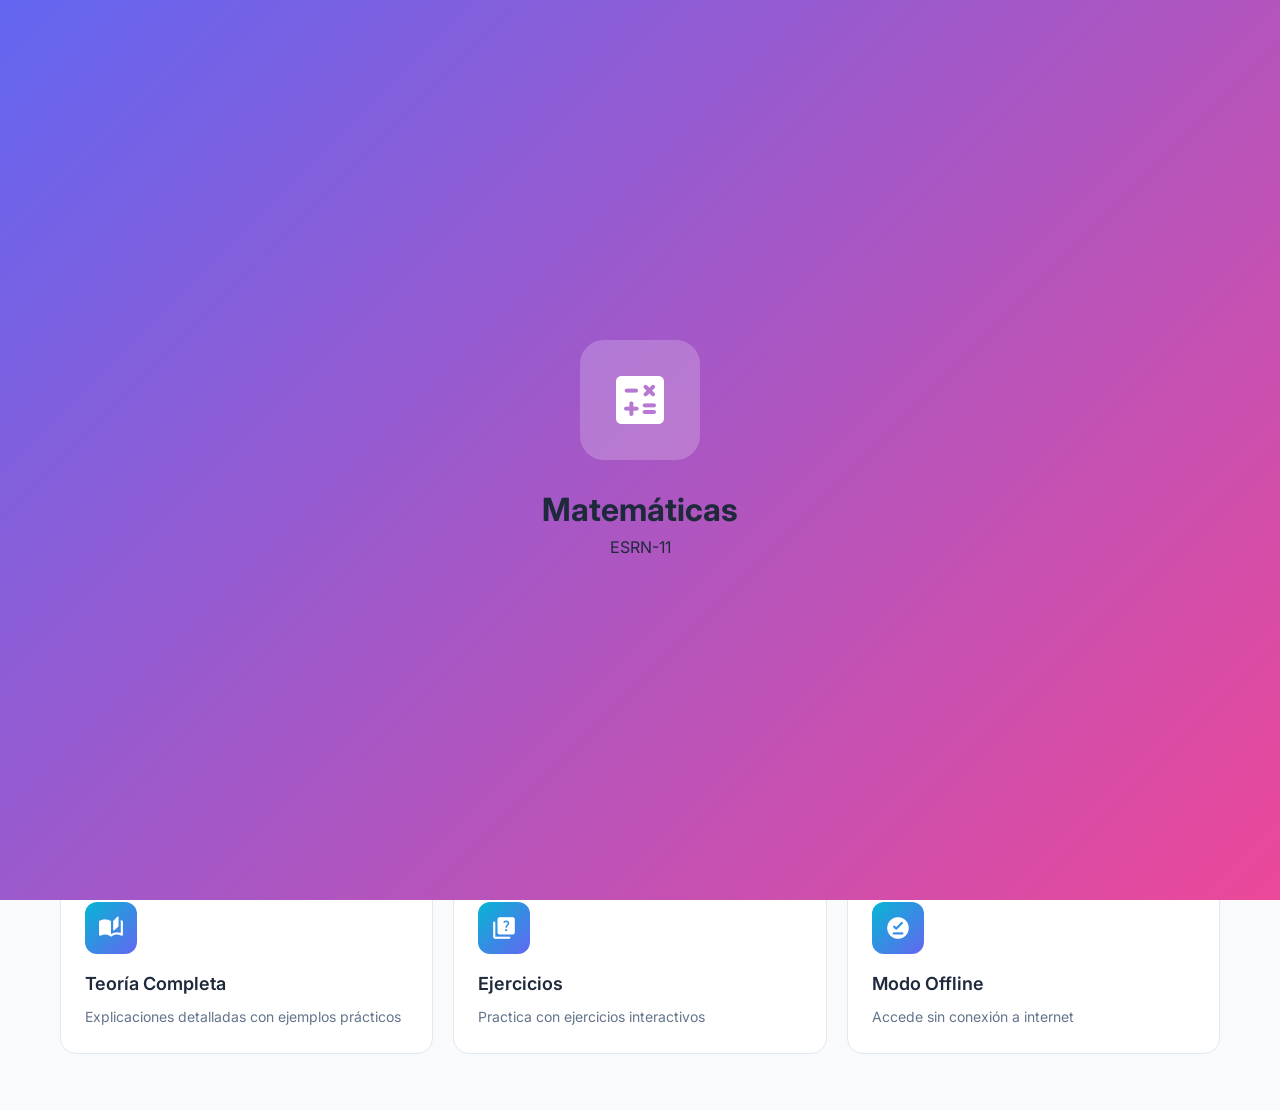
==== commit b98d34b9: "Update index.html" ====
--- a/index.html
+++ b/index.html
@@ -2,100 +2,43 @@
 <html lang="es">
 <head>
     <meta charset="UTF-8">
-    <meta name="viewport" content="width=device-width, initial-scale=1.0, maximum-scale=1.0, user-scalable=no">
+    <meta name="viewport" content="width=device-width, initial-scale=1.0">
     <meta name="theme-color" content="#6366f1">
     <meta name="description" content="Aplicación de Matemáticas - ESRN-11">
-    <meta name="apple-mobile-web-app-capable" content="yes">
-    <meta name="apple-mobile-web-app-status-bar-style" content="black-translucent">
-    <meta name="apple-mobile-web-app-title" content="Matemáticas">
-    
     <title>Matemáticas ESRN-11</title>
-    
     <link rel="manifest" href="manifest.json">
     <link rel="icon" type="image/png" href="icons/icon-192.png">
-    <link rel="apple-touch-icon" href="icons/icon-192.png">
-    
-    <!-- Google Fonts -->
-    <link rel="preconnect" href="https://fonts.googleapis.com">
-    <link rel="preconnect" href="https://fonts.gstatic.com" crossorigin>
     <link href="https://fonts.googleapis.com/css2?family=Inter:wght@300;400;500;600;700&display=swap" rel="stylesheet">
-    
-    <!-- Iconos Material -->
     <link href="https://fonts.googleapis.com/icon?family=Material+Icons+Round" rel="stylesheet">
     
     <style>
-        /* ==================== VARIABLES CSS ==================== */
         :root {
             --primary: #6366f1;
             --primary-dark: #4f46e5;
-            --primary-light: #818cf8;
             --secondary: #ec4899;
-            --accent: #06b6d4;
             --success: #10b981;
-            --warning: #f59e0b;
-            --error: #ef4444;
-            
             --bg-primary: #f8fafc;
             --bg-secondary: #ffffff;
-            --bg-tertiary: #f1f5f9;
-            
             --text-primary: #1e293b;
             --text-secondary: #64748b;
-            --text-tertiary: #94a3b8;
-            
             --border: #e2e8f0;
-            --shadow: 0 4px 6px -1px rgba(0, 0, 0, 0.1), 0 2px 4px -1px rgba(0, 0, 0, 0.06);
-            --shadow-lg: 0 10px 15px -3px rgba(0, 0, 0, 0.1), 0 4px 6px -2px rgba(0, 0, 0, 0.05);
-            --shadow-xl: 0 20px 25px -5px rgba(0, 0, 0, 0.1), 0 10px 10px -5px rgba(0, 0, 0, 0.04);
-            
-            --radius-sm: 8px;
+            --shadow: 0 4px 6px -1px rgba(0, 0, 0, 0.1);
+            --shadow-lg: 0 10px 15px -3px rgba(0, 0, 0, 0.1);
             --radius-md: 12px;
             --radius-lg: 16px;
             --radius-xl: 24px;
-            
-            --transition: all 0.3s cubic-bezier(0.4, 0, 0.2, 1);
-        }
-
-        /* Modo Oscuro */
-        @media (prefers-color-scheme: dark) {
-            :root {
-                --bg-primary: #0f172a;
-                --bg-secondary: #1e293b;
-                --bg-tertiary: #334155;
-                
-                --text-primary: #f1f5f9;
-                --text-secondary: #94a3b8;
-                --text-tertiary: #64748b;
-                
-                --border: #334155;
-                --shadow: 0 4px 6px -1px rgba(0, 0, 0, 0.3);
-                --shadow-lg: 0 10px 15px -3px rgba(0, 0, 0, 0.4);
-                --shadow-xl: 0 20px 25px -5px rgba(0, 0, 0, 0.5);
-            }
-        }
-
-        /* ==================== RESET & BASE ==================== */
-        * {
-            margin: 0;
-            padding: 0;
-            box-sizing: border-box;
-        }
-
-        html {
-            scroll-behavior: smooth;
-            -webkit-tap-highlight-color: transparent;
-        }
-
+        }
+
+        * { margin: 0; padding: 0; box-sizing: border-box; }
+        
         body {
-            font-family: 'Inter', -apple-system, BlinkMacSystemFont, sans-serif;
+            font-family: 'Inter', sans-serif;
             background: var(--bg-primary);
             color: var(--text-primary);
             line-height: 1.6;
-            min-height: 100vh;
-            overflow-x: hidden;
-        }
-
-        /* ==================== SPLASH SCREEN ==================== */
+        }
+
+        /* Splash Screen */
         .splash-screen {
             position: fixed;
             inset: 0;
@@ -105,7 +48,7 @@
             align-items: center;
             justify-content: center;
             z-index: 9999;
-            transition: opacity 0.5s ease, visibility 0.5s ease;
+            transition: opacity 0.5s;
         }
 
         .splash-screen.hidden {
@@ -116,8 +59,7 @@
         .splash-logo {
             width: 120px;
             height: 120px;
-            background: rgba(255, 255, 255, 0.2);
-            backdrop-filter: blur(10px);
+            background: rgba(255,255,255,0.2);
             border-radius: var(--radius-xl);
             display: flex;
             align-items: center;
@@ -131,38 +73,12 @@
             color: white;
         }
 
-        .splash-title {
-            font-size: 28px;
-            font-weight: 700;
-            color: white;
-            margin-bottom: 8px;
-        }
-
-        .splash-subtitle {
-            font-size: 16px;
-            color: rgba(255, 255, 255, 0.8);
-        }
-
-        .splash-loader {
-            width: 40px;
-            height: 40px;
-            border: 3px solid rgba(255, 255, 255, 0.3);
-            border-top-color: white;
-            border-radius: 50%;
-            margin-top: 32px;
-            animation: spin 1s linear infinite;
-        }
-
         @keyframes pulse {
             0%, 100% { transform: scale(1); }
             50% { transform: scale(1.05); }
         }
 
-        @keyframes spin {
-            to { transform: rotate(360deg); }
-        }
-
-        /* ==================== HEADER ==================== */
+        /* Header */
         .header {
             position: sticky;
             top: 0;
@@ -196,7 +112,6 @@
             display: flex;
             align-items: center;
             justify-content: center;
-            box-shadow: var(--shadow);
         }
 
         .header-logo-icon .material-icons-round {
@@ -210,58 +125,27 @@
             background: linear-gradient(135deg, var(--primary), var(--secondary));
             -webkit-background-clip: text;
             -webkit-text-fill-color: transparent;
-            background-clip: text;
-        }
-
-        .header-actions {
-            display: flex;
-            align-items: center;
-            gap: 8px;
-        }
-
-        .icon-btn {
-            width: 44px;
-            height: 44px;
-            border: none;
-            background: var(--bg-tertiary);
-            border-radius: var(--radius-md);
-            display: flex;
-            align-items: center;
-            justify-content: center;
-            cursor: pointer;
-            transition: var(--transition);
-            color: var(--text-primary);
-        }
-
-        .icon-btn:hover {
-            background: var(--primary);
-            color: white;
-            transform: translateY(-2px);
-        }
-
-        .icon-btn .material-icons-round {
-            font-size: 24px;
-        }
-
-        /* ==================== INSTALL CARD ==================== */
+        }
+
+        /* Install Card - CRÍTICO */
         .install-card {
             position: fixed;
-            bottom: 20px;
+            bottom: 30px;
             left: 50%;
-            transform: translateX(-50%) translateY(100px);
+            transform: translateX(-50%) translateY(150px);
             background: var(--bg-secondary);
             border-radius: var(--radius-xl);
-            padding: 20px 24px;
-            box-shadow: var(--shadow-xl);
-            border: 1px solid var(--border);
-            display: flex;
-            align-items: center;
-            gap: 16px;
+            padding: 24px 28px;
+            box-shadow: 0 25px 50px -12px rgba(99, 102, 241, 0.4);
+            border: 2px solid var(--primary);
+            display: flex;
+            align-items: center;
+            gap: 20px;
             z-index: 1000;
             opacity: 0;
-            transition: var(--transition);
+            transition: all 0.5s cubic-bezier(0.68, -0.55, 0.265, 1.55);
             max-width: calc(100vw - 40px);
-            width: 400px;
+            width: 450px;
         }
 
         .install-card.show {
@@ -270,183 +154,143 @@
         }
 
         .install-card-icon {
-            width: 56px;
-            height: 56px;
+            width: 64px;
+            height: 64px;
             background: linear-gradient(135deg, var(--primary), var(--secondary));
-            border-radius: var(--radius-md);
+            border-radius: var(--radius-lg);
             display: flex;
             align-items: center;
             justify-content: center;
-            flex-shrink: 0;
+            animation: bounce 2s infinite;
+        }
+
+        @keyframes bounce {
+            0%, 100% { transform: translateY(0); }
+            50% { transform: translateY(-5px); }
         }
 
         .install-card-icon .material-icons-round {
-            font-size: 28px;
+            font-size: 32px;
             color: white;
         }
 
         .install-card-content {
             flex: 1;
-            min-width: 0;
         }
 
         .install-card-title {
-            font-size: 16px;
+            font-size: 18px;
+            font-weight: 700;
+            margin-bottom: 6px;
+            display: flex;
+            align-items: center;
+            gap: 8px;
+        }
+
+        .install-card-title .badge {
+            background: linear-gradient(135deg, var(--success), #059669);
+            color: white;
+            font-size: 11px;
+            padding: 3px 8px;
+            border-radius: 100px;
             font-weight: 600;
-            color: var(--text-primary);
-            margin-bottom: 4px;
         }
 
         .install-card-desc {
-            font-size: 13px;
+            font-size: 14px;
             color: var(--text-secondary);
-            white-space: nowrap;
-            overflow: hidden;
-            text-overflow: ellipsis;
+            margin-bottom: 10px;
+        }
+
+        .install-card-benefits {
+            display: flex;
+            gap: 8px;
+            flex-wrap: wrap;
+        }
+
+        .benefit-tag {
+            background: var(--bg-primary);
+            font-size: 12px;
+            padding: 4px 10px;
+            border-radius: 100px;
+            display: flex;
+            align-items: center;
+            gap: 4px;
+        }
+
+        .benefit-tag .material-icons-round {
+            font-size: 14px;
+            color: var(--success);
+        }
+
+        .install-card-actions {
+            display: flex;
+            flex-direction: column;
+            gap: 8px;
         }
 
         .install-card-btn {
             background: linear-gradient(135deg, var(--primary), var(--primary-dark));
             color: white;
             border: none;
-            padding: 12px 24px;
+            padding: 14px 28px;
             border-radius: var(--radius-md);
-            font-size: 14px;
-            font-weight: 600;
+            font-size: 15px;
+            font-weight: 700;
             cursor: pointer;
-            transition: var(--transition);
-            white-space: nowrap;
-            box-shadow: var(--shadow);
+            display: flex;
+            align-items: center;
+            gap: 8px;
         }
 
         .install-card-btn:hover {
             transform: translateY(-2px);
-            box-shadow: var(--shadow-lg);
+            box-shadow: 0 8px 20px rgba(99, 102, 241, 0.5);
         }
 
         .install-card-close {
-            width: 32px;
-            height: 32px;
+            position: absolute;
+            top: 12px;
+            right: 12px;
+            width: 28px;
+            height: 28px;
             border: none;
-            background: var(--bg-tertiary);
-            border-radius: var(--radius-sm);
-            display: flex;
-            align-items: center;
-            justify-content: center;
+            background: transparent;
             cursor: pointer;
-            transition: var(--transition);
             color: var(--text-secondary);
-            flex-shrink: 0;
         }
 
         .install-card-close:hover {
-            background: var(--error);
-            color: white;
-        }
-
-        /* ==================== MAIN CONTENT ==================== */
+            color: var(--text-primary);
+        }
+
+        /* Main Content */
         .main {
             max-width: 1200px;
             margin: 0 auto;
             padding: 24px 20px;
         }
 
-        /* Hero Section */
         .hero {
             background: linear-gradient(135deg, var(--primary) 0%, var(--secondary) 100%);
             border-radius: var(--radius-xl);
             padding: 40px 32px;
             color: white;
             margin-bottom: 32px;
-            position: relative;
-            overflow: hidden;
-            box-shadow: var(--shadow-lg);
-        }
-
-        .hero::before {
-            content: '';
-            position: absolute;
-            top: -50%;
-            right: -20%;
-            width: 400px;
-            height: 400px;
-            background: rgba(255, 255, 255, 0.1);
-            border-radius: 50%;
-            filter: blur(60px);
-        }
-
-        .hero-badge {
-            display: inline-flex;
-            align-items: center;
-            gap: 6px;
-            background: rgba(255, 255, 255, 0.2);
-            backdrop-filter: blur(10px);
-            padding: 8px 16px;
-            border-radius: 100px;
-            font-size: 13px;
-            font-weight: 500;
-            margin-bottom: 16px;
         }
 
         .hero-title {
             font-size: 32px;
             font-weight: 700;
             margin-bottom: 12px;
-            line-height: 1.2;
         }
 
         .hero-subtitle {
             font-size: 16px;
             opacity: 0.9;
-            max-width: 500px;
             margin-bottom: 24px;
         }
 
-        .hero-buttons {
-            display: flex;
-            gap: 12px;
-            flex-wrap: wrap;
-        }
-
-        .btn {
-            display: inline-flex;
-            align-items: center;
-            gap: 8px;
-            padding: 14px 28px;
-            border-radius: var(--radius-md);
-            font-size: 15px;
-            font-weight: 600;
-            cursor: pointer;
-            transition: var(--transition);
-            border: none;
-            text-decoration: none;
-        }
-
-        .btn-primary {
-            background: white;
-            color: var(--primary);
-        }
-
-        .btn-primary:hover {
-            transform: translateY(-2px);
-            box-shadow: var(--shadow-lg);
-        }
-
-        .btn-secondary {
-            background: rgba(255, 255, 255, 0.2);
-            color: white;
-            backdrop-filter: blur(10px);
-        }
-
-        .btn-secondary:hover {
-            background: rgba(255, 255, 255, 0.3);
-        }
-
-        .btn .material-icons-round {
-            font-size: 20px;
-        }
-
-        /* Stats Cards */
         .stats-grid {
             display: grid;
             grid-template-columns: repeat(auto-fit, minmax(200px, 1fr));
@@ -460,18 +304,12 @@
             padding: 24px;
             box-shadow: var(--shadow);
             border: 1px solid var(--border);
-            transition: var(--transition);
-        }
-
-        .stat-card:hover {
-            transform: translateY(-4px);
-            box-shadow: var(--shadow-lg);
         }
 
         .stat-icon {
             width: 48px;
             height: 48px;
-            background: linear-gradient(135deg, var(--primary-light), var(--primary));
+            background: linear-gradient(135deg, var(--primary), var(--primary-dark));
             border-radius: var(--radius-md);
             display: flex;
             align-items: center;
@@ -487,7 +325,6 @@
         .stat-value {
             font-size: 32px;
             font-weight: 700;
-            color: var(--text-primary);
             margin-bottom: 4px;
         }
 
@@ -496,34 +333,51 @@
             color: var(--text-secondary);
         }
 
-        /* Features Grid */
-        .features-section {
+        .quick-actions {
+            display: grid;
+            grid-template-columns: repeat(2, 1fr);
+            gap: 16px;
             margin-bottom: 32px;
         }
 
-        .section-header {
-            display: flex;
-            align-items: center;
-            justify-content: space-between;
-            margin-bottom: 24px;
-        }
-
-        .section-title {
-            font-size: 24px;
-            font-weight: 700;
-            color: var(--text-primary);
-        }
-
-        .section-subtitle {
-            font-size: 14px;
-            color: var(--text-secondary);
-            margin-top: 4px;
+        .action-card {
+            background: var(--bg-secondary);
+            border-radius: var(--radius-lg);
+            padding: 20px;
+            border: 1px solid var(--border);
+            display: flex;
+            flex-direction: column;
+            align-items: center;
+            text-align: center;
+            cursor: pointer;
+            transition: transform 0.3s;
+        }
+
+        .action-card:hover {
+            transform: translateY(-4px);
+        }
+
+        .action-icon {
+            width: 60px;
+            height: 60px;
+            background: var(--bg-primary);
+            border-radius: var(--radius-md);
+            display: flex;
+            align-items: center;
+            justify-content: center;
+            margin-bottom: 12px;
+        }
+
+        .action-icon .material-icons-round {
+            font-size: 28px;
+            color: var(--primary);
         }
 
         .features-grid {
             display: grid;
             grid-template-columns: repeat(auto-fit, minmax(280px, 1fr));
             gap: 20px;
+            margin-bottom: 32px;
         }
 
         .feature-card {
@@ -531,20 +385,12 @@
             border-radius: var(--radius-lg);
             padding: 24px;
             border: 1px solid var(--border);
-            transition: var(--transition);
-            cursor: pointer;
-        }
-
-        .feature-card:hover {
-            border-color: var(--primary);
-            transform: translateY(-4px);
-            box-shadow: var(--shadow-lg);
         }
 
         .feature-icon {
             width: 52px;
             height: 52px;
-            background: linear-gradient(135deg, var(--accent), var(--primary));
+            background: linear-gradient(135deg, #06b6d4, var(--primary));
             border-radius: var(--radius-md);
             display: flex;
             align-items: center;
@@ -560,281 +406,49 @@
         .feature-title {
             font-size: 18px;
             font-weight: 600;
-            color: var(--text-primary);
             margin-bottom: 8px;
         }
 
         .feature-desc {
             font-size: 14px;
             color: var(--text-secondary);
-            line-height: 1.6;
-        }
-
-        /* Quick Actions */
-        .quick-actions {
-            display: grid;
-            grid-template-columns: repeat(2, 1fr);
-            gap: 16px;
-            margin-bottom: 32px;
-        }
-
-        .action-card {
-            background: var(--bg-secondary);
-            border-radius: var(--radius-lg);
-            padding: 20px;
-            border: 1px solid var(--border);
-            display: flex;
-            flex-direction: column;
-            align-items: center;
-            text-align: center;
-            cursor: pointer;
-            transition: var(--transition);
-        }
-
-        .action-card:hover {
-            border-color: var(--primary);
-            background: linear-gradient(135deg, rgba(99, 102, 241, 0.05), rgba(236, 72, 153, 0.05));
-        }
-
-        .action-icon {
-            width: 60px;
-            height: 60px;
-            background: var(--bg-tertiary);
-            border-radius: var(--radius-md);
-            display: flex;
-            align-items: center;
-            justify-content: center;
-            margin-bottom: 12px;
-            transition: var(--transition);
-        }
-
-        .action-card:hover .action-icon {
-            background: linear-gradient(135deg, var(--primary), var(--secondary));
-        }
-
-        .action-icon .material-icons-round {
-            font-size: 28px;
-            color: var(--text-primary);
-            transition: var(--transition);
-        }
-
-        .action-card:hover .action-icon .material-icons-round {
-            color: white;
-        }
-
-        .action-title {
-            font-size: 15px;
-            font-weight: 600;
-            color: var(--text-primary);
-        }
-
-        /* Toast Notifications */
+        }
+
+        /* Toast */
         .toast-container {
             position: fixed;
             top: 20px;
             right: 20px;
             z-index: 2000;
-            display: flex;
-            flex-direction: column;
-            gap: 12px;
         }
 
         .toast {
             background: var(--bg-secondary);
             border-radius: var(--radius-md);
             padding: 16px 20px;
-            box-shadow: var(--shadow-xl);
-            border: 1px solid var(--border);
-            display: flex;
-            align-items: center;
-            gap: 12px;
+            box-shadow: var(--shadow-lg);
+            border-left: 4px solid var(--primary);
+            margin-bottom: 12px;
             min-width: 300px;
-            max-width: 400px;
             animation: slideIn 0.3s ease;
         }
 
-        .toast.success { border-left: 4px solid var(--success); }
-        .toast.error { border-left: 4px solid var(--error); }
-        .toast.warning { border-left: 4px solid var(--warning); }
-        .toast.info { border-left: 4px solid var(--primary); }
-
-        .toast-icon {
-            width: 32px;
-            height: 32px;
-            border-radius: 50%;
-            display: flex;
-            align-items: center;
-            justify-content: center;
-            flex-shrink: 0;
-        }
-
-        .toast.success .toast-icon { background: rgba(16, 185, 129, 0.1); color: var(--success); }
-        .toast.error .toast-icon { background: rgba(239, 68, 68, 0.1); color: var(--error); }
-        .toast.warning .toast-icon { background: rgba(245, 158, 11, 0.1); color: var(--warning); }
-        .toast.info .toast-icon { background: rgba(99, 102, 241, 0.1); color: var(--primary); }
-
-        .toast-content {
-            flex: 1;
-        }
-
-        .toast-title {
-            font-size: 14px;
-            font-weight: 600;
-            color: var(--text-primary);
-        }
-
-        .toast-message {
-            font-size: 13px;
-            color: var(--text-secondary);
-            margin-top: 2px;
-        }
-
-        .toast-close {
-            width: 28px;
-            height: 28px;
-            border: none;
-            background: transparent;
-            border-radius: var(--radius-sm);
-            display: flex;
-            align-items: center;
-            justify-content: center;
-            cursor: pointer;
-            color: var(--text-tertiary);
-            transition: var(--transition);
-        }
-
-        .toast-close:hover {
-            background: var(--bg-tertiary);
-            color: var(--text-primary);
-        }
-
         @keyframes slideIn {
-            from {
-                transform: translateX(100%);
-                opacity: 0;
+            from { transform: translateX(100%); opacity: 0; }
+            to { transform: translateX(0); opacity: 1; }
+        }
+
+        @media (max-width: 768px) {
+            .install-card {
+                flex-direction: column;
+                text-align: center;
             }
-            to {
-                transform: translateX(0);
-                opacity: 1;
+            .install-card-actions {
+                width: 100%;
             }
-        }
-
-        /* Footer */
-        .footer {
-            background: var(--bg-secondary);
-            border-top: 1px solid var(--border);
-            padding: 32px 20px;
-            margin-top: 40px;
-        }
-
-        .footer-content {
-            max-width: 1200px;
-            margin: 0 auto;
-            text-align: center;
-        }
-
-        .footer-logo {
-            display: flex;
-            align-items: center;
-            justify-content: center;
-            gap: 8px;
-            margin-bottom: 16px;
-        }
-
-        .footer-logo .material-icons-round {
-            color: var(--primary);
-        }
-
-        .footer-text {
-            font-size: 14px;
-            color: var(--text-secondary);
-            margin-bottom: 16px;
-        }
-
-        .footer-links {
-            display: flex;
-            align-items: center;
-            justify-content: center;
-            gap: 24px;
-            flex-wrap: wrap;
-        }
-
-        .footer-link {
-            font-size: 13px;
-            color: var(--text-secondary);
-            text-decoration: none;
-            transition: var(--transition);
-        }
-
-        .footer-link:hover {
-            color: var(--primary);
-        }
-
-        /* ==================== RESPONSIVE ==================== */
-        @media (max-width: 768px) {
-            .hero {
-                padding: 32px 24px;
-            }
-
-            .hero-title {
-                font-size: 24px;
-            }
-
-            .hero-subtitle {
-                font-size: 14px;
-            }
-
-            .stats-grid {
-                grid-template-columns: repeat(2, 1fr);
-            }
-
             .quick-actions {
                 grid-template-columns: 1fr;
             }
-
-            .install-card {
-                flex-direction: column;
-                text-align: center;
-                padding: 20px;
-            }
-
-            .install-card-content {
-                width: 100%;
-            }
-
-            .install-card-desc {
-                white-space: normal;
-            }
-
-            .toast {
-                min-width: auto;
-                width: calc(100vw - 40px);
-            }
-        }
-
-        /* ==================== ACCESSIBILITY ==================== */
-        @media (prefers-reduced-motion: reduce) {
-            * {
-                animation-duration: 0.01ms !important;
-                transition-duration: 0.01ms !important;
-            }
-        }
-
-        .sr-only {
-            position: absolute;
-            width: 1px;
-            height: 1px;
-            padding: 0;
-            margin: -1px;
-            overflow: hidden;
-            clip: rect(0, 0, 0, 0);
-            border: 0;
-        }
-
-        /* Focus visible */
-        :focus-visible {
-            outline: 2px solid var(--primary);
-            outline-offset: 2px;
         }
     </style>
 </head>
@@ -845,8 +459,7 @@
             <span class="material-icons-round">calculate</span>
         </div>
         <h1 class="splash-title">Matemáticas</h1>
-        <p class="splash-subtitle">ESRN-11</p>
-        <div class="splash-loader"></div>
+        <p>ESRN-11</p>
     </div>
 
     <!-- Header -->
@@ -858,40 +471,15 @@
                 </div>
                 <span class="header-logo-text">Matemáticas</span>
             </div>
-            <div class="header-actions">
-                <button class="icon-btn" id="themeToggle" aria-label="Cambiar tema">
-                    <span class="material-icons-round">dark_mode</span>
-                </button>
-                <button class="icon-btn" id="notificationBtn" aria-label="Notificaciones">
-                    <span class="material-icons-round">notifications</span>
-                </button>
-                <button class="icon-btn" id="menuBtn" aria-label="Menú">
-                    <span class="material-icons-round">menu</span>
-                </button>
-            </div>
         </div>
     </header>
 
     <!-- Main Content -->
     <main class="main">
-        <!-- Hero Section -->
+        <!-- Hero -->
         <section class="hero">
-            <div class="hero-badge">
-                <span class="material-icons-round" style="font-size: 16px;">verified</span>
-                Aplicación Oficial
-            </div>
-            <h1 class="hero-title">Aprende Matemáticas de Forma Interactiva</h1>
-            <p class="hero-subtitle">Accede a ejercicios, teorías y herramientas diseñadas para potenciar tu aprendizaje.</p>
-            <div class="hero-buttons">
-                <button class="btn btn-primary" onclick="showToast('info', 'Comenzando...', 'Preparando ejercicios')">
-                    <span class="material-icons-round">play_arrow</span>
-                    Comenzar
-                </button>
-                <button class="btn btn-secondary" onclick="showToast('info', 'Más información', 'Próximamente disponible')">
-                    <span class="material-icons-round">info</span>
-                    Saber más
-                </button>
-            </div>
+            <h1 class="hero-title">Aprende Matemáticas</h1>
+            <p class="hero-subtitle">Ejercicios interactivos y herramientas para potenciar tu aprendizaje</p>
         </section>
 
         <!-- Stats -->
@@ -928,151 +516,115 @@
 
         <!-- Quick Actions -->
         <section class="quick-actions">
-            <div class="action-card" onclick="showToast('info', 'Álgebra', 'Cargando módulo de álgebra')">
+            <div class="action-card">
                 <div class="action-icon">
                     <span class="material-icons-round">functions</span>
                 </div>
-                <span class="action-title">Álgebra</span>
-            </div>
-            <div class="action-card" onclick="showToast('info', 'Geometría', 'Cargando módulo de geometría')">
+                <span>Álgebra</span>
+            </div>
+            <div class="action-card">
                 <div class="action-icon">
                     <span class="material-icons-round">category</span>
                 </div>
-                <span class="action-title">Geometría</span>
-            </div>
-            <div class="action-card" onclick="showToast('info', 'Estadística', 'Cargando módulo de estadística')">
+                <span>Geometría</span>
+            </div>
+            <div class="action-card">
                 <div class="action-icon">
                     <span class="material-icons-round">bar_chart</span>
                 </div>
-                <span class="action-title">Estadística</span>
-            </div>
-            <div class="action-card" onclick="showToast('info', 'Trigonometría', 'Cargando módulo de trigonometría')">
+                <span>Estadística</span>
+            </div>
+            <div class="action-card">
                 <div class="action-icon">
                     <span class="material-icons-round">show_chart</span>
                 </div>
-                <span class="action-title">Trigonometría</span>
+                <span>Trigonometría</span>
             </div>
         </section>
 
         <!-- Features -->
-        <section class="features-section">
-            <div class="section-header">
-                <div>
-                    <h2 class="section-title">Características</h2>
-                    <p class="section-subtitle">Todo lo que necesitas para aprender</p>
-                </div>
-            </div>
-            <div class="features-grid">
-                <div class="feature-card">
-                    <div class="feature-icon">
-                        <span class="material-icons-round">auto_stories</span>
-                    </div>
-                    <h3 class="feature-title">Teoría Completa</h3>
-                    <p class="feature-desc">Explicaciones detalladas con ejemplos prácticos para cada tema del currículo.</p>
-                </div>
-                <div class="feature-card">
-                    <div class="feature-icon">
-                        <span class="material-icons-round">quiz</span>
-                    </div>
-                    <h3 class="feature-title">Ejercicios Interactivos</h3>
-                    <p class="feature-desc">Practica con ejercicios que se adaptan a tu nivel de conocimiento.</p>
-                </div>
-                <div class="feature-card">
-                    <div class="feature-icon">
-                        <span class="material-icons-round">analytics</span>
-                    </div>
-                    <h3 class="feature-title">Seguimiento de Progreso</h3>
-                    <p class="feature-desc">Visualiza tu avance y identifica áreas de mejora con estadísticas.</p>
-                </div>
-                <div class="feature-card">
-                    <div class="feature-icon">
-                        <span class="material-icons-round">offline_pin</span>
-                    </div>
-                    <h3 class="feature-title">Modo Offline</h3>
-                    <p class="feature-desc">Accede al contenido sin conexión a internet en cualquier momento.</p>
-                </div>
+        <section class="features-grid">
+            <div class="feature-card">
+                <div class="feature-icon">
+                    <span class="material-icons-round">auto_stories</span>
+                </div>
+                <h3 class="feature-title">Teoría Completa</h3>
+                <p class="feature-desc">Explicaciones detalladas con ejemplos prácticos</p>
+            </div>
+            <div class="feature-card">
+                <div class="feature-icon">
+                    <span class="material-icons-round">quiz</span>
+                </div>
+                <h3 class="feature-title">Ejercicios</h3>
+                <p class="feature-desc">Practica con ejercicios interactivos</p>
+            </div>
+            <div class="feature-card">
+                <div class="feature-icon">
+                    <span class="material-icons-round">offline_pin</span>
+                </div>
+                <h3 class="feature-title">Modo Offline</h3>
+                <p class="feature-desc">Accede sin conexión a internet</p>
             </div>
         </section>
     </main>
 
     <!-- Install Card -->
     <div class="install-card" id="installCard">
+        <button class="install-card-close" id="installClose">
+            <span class="material-icons-round">close</span>
+        </button>
         <div class="install-card-icon">
             <span class="material-icons-round">download</span>
         </div>
         <div class="install-card-content">
-            <div class="install-card-title">Instalar Aplicación</div>
-            <div class="install-card-desc">Accede más rápido sin usar el navegador</div>
+            <div class="install-card-title">
+                📲 Instalar App
+                <span class="badge">Gratis</span>
+            </div>
+            <div class="install-card-desc">
+                Accede más rápido sin navegador
+            </div>
+            <div class="install-card-benefits">
+                <span class="benefit-tag">
+                    <span class="material-icons-round">check_circle</span>
+                    Sin anuncios
+                </span>
+                <span class="benefit-tag">
+                    <span class="material-icons-round">check_circle</span>
+                    Offline
+                </span>
+            </div>
         </div>
-        <button class="install-card-btn" id="installBtn">Instalar</button>
-        <button class="install-card-close" id="installClose" aria-label="Cerrar">
-            <span class="material-icons-round" style="font-size: 18px;">close</span>
-        </button>
+        <div class="install-card-actions">
+            <button class="install-card-btn" id="installBtn">
+                <span class="material-icons-round">add_home</span>
+                Instalar
+            </button>
+        </div>
     </div>
 
     <!-- Toast Container -->
     <div class="toast-container" id="toastContainer"></div>
 
-    <!-- Footer -->
-    <footer class="footer">
-        <div class="footer-content">
-            <div class="footer-logo">
-                <span class="material-icons-round">calculate</span>
-                <span style="font-weight: 600;">Matemáticas ESRN-11</span>
-            </div>
-            <p class="footer-text">Aplicación educativa para el aprendizaje de matemáticas</p>
-            <div class="footer-links">
-                <a href="#" class="footer-link">Privacidad</a>
-                <a href="#" class="footer-link">Términos</a>
-                <a href="#" class="footer-link">Contacto</a>
-                <a href="https://github.com/27698-sis/matematica-esrn-11" class="footer-link" target="_blank">GitHub</a>
-            </div>
-        </div>
-    </footer>
-
     <script>
-        // ==================== SPLASH SCREEN ====================
+        // Splash Screen
         window.addEventListener('load', () => {
             setTimeout(() => {
                 document.getElementById('splashScreen').classList.add('hidden');
             }, 2000);
         });
 
-        // ==================== TOAST NOTIFICATIONS ====================
-        function showToast(type, title, message, duration = 4000) {
+        // Toast Notifications
+        function showToast(message, type = 'info') {
             const container = document.getElementById('toastContainer');
             const toast = document.createElement('div');
-            toast.className = `toast ${type}`;
-            
-            const icons = {
-                success: 'check_circle',
-                error: 'error',
-                warning: 'warning',
-                info: 'info'
-            };
-
-            toast.innerHTML = `
-                <div class="toast-icon">
-                    <span class="material-icons-round" style="font-size: 18px;">${icons[type]}</span>
-                </div>
-                <div class="toast-content">
-                    <div class="toast-title">${title}</div>
-                    <div class="toast-message">${message}</div>
-                </div>
-                <button class="toast-close" onclick="this.parentElement.remove()">
-                    <span class="material-icons-round" style="font-size: 18px;">close</span>
-                </button>
-            `;
-
+            toast.className = 'toast';
+            toast.textContent = message;
             container.appendChild(toast);
-
-            setTimeout(() => {
-                toast.style.animation = 'slideIn 0.3s ease reverse';
-                setTimeout(() => toast.remove(), 300);
-            }, duration);
-        }
-
-        // ==================== INSTALL PROMPT ====================
+            setTimeout(() => toast.remove(), 4000);
+        }
+
+        // Install Prompt
         let deferredPrompt;
         const installCard = document.getElementById('installCard');
         const installBtn = document.getElementById('installBtn');
@@ -1083,20 +635,17 @@
             deferredPrompt = e;
             setTimeout(() => {
                 installCard.classList.add('show');
-            }, 3000);
+                showToast('📲 Puedes instalar la app para acceso rápido');
+            }, 2000);
         });
 
         installBtn.addEventListener('click', async () => {
             if (deferredPrompt) {
                 deferredPrompt.prompt();
                 const { outcome } = await deferredPrompt.userChoice;
-                
                 if (outcome === 'accepted') {
-                    showToast('success', '¡Instalación iniciada!', 'La app se instalará en breve');
-                } else {
-                    showToast('info', 'Instalación cancelada', 'Puedes instalarla cuando quieras');
+                    showToast('¡Instalación iniciada!');
                 }
-                
                 deferredPrompt = null;
                 installCard.classList.remove('show');
             }
@@ -1106,51 +655,15 @@
             installCard.classList.remove('show');
         });
 
-        // ==================== THEME TOGGLE ====================
-        const themeToggle = document.getElementById('themeToggle');
-        let isDarkMode = false;
-
-        themeToggle.addEventListener('click', () => {
-            isDarkMode = !isDarkMode;
-            const icon = themeToggle.querySelector('.material-icons-round');
-            
-            if (isDarkMode) {
-                icon.textContent = 'light_mode';
-                showToast('info', 'Modo oscuro', 'Activado');
-            } else {
-                icon.textContent = 'dark_mode';
-                showToast('info', 'Modo claro', 'Activado');
-            }
-        });
-
-        // ==================== NOTIFICATION BUTTON ====================
-        document.getElementById('notificationBtn').addEventListener('click', () => {
-            showToast('info', 'Notificaciones', 'No hay notificaciones nuevas');
-        });
-
-        // ==================== MENU BUTTON ====================
-        document.getElementById('menuBtn').addEventListener('click', () => {
-            showToast('info', 'Menú', 'Opciones próximamente');
-        });
-
-        // ==================== SERVICE WORKER ====================
-        if ('serviceWorker' in navigator) {
-            window.addEventListener('load', () => {
-                navigator.serviceWorker.register('/service-worker.js')
-                    .then(registration => {
-                        console.log('SW registrado:', registration.scope);
-                    })
-                    .catch(error => {
-                        console.log('SW fallo:', error);
-                    });
-            });
-        }
-
-        // ==================== PWA INSTALLED EVENT ====================
         window.addEventListener('appinstalled', () => {
             installCard.classList.remove('show');
-            showToast('success', '¡App instalada!', 'Disfruta de la experiencia nativa');
+            showToast('¡App instalada correctamente!');
         });
+
+        // Service Worker
+        if ('serviceWorker' in navigator) {
+            navigator.serviceWorker.register('/service-worker.js');
+        }
     </script>
 </body>
 </html>
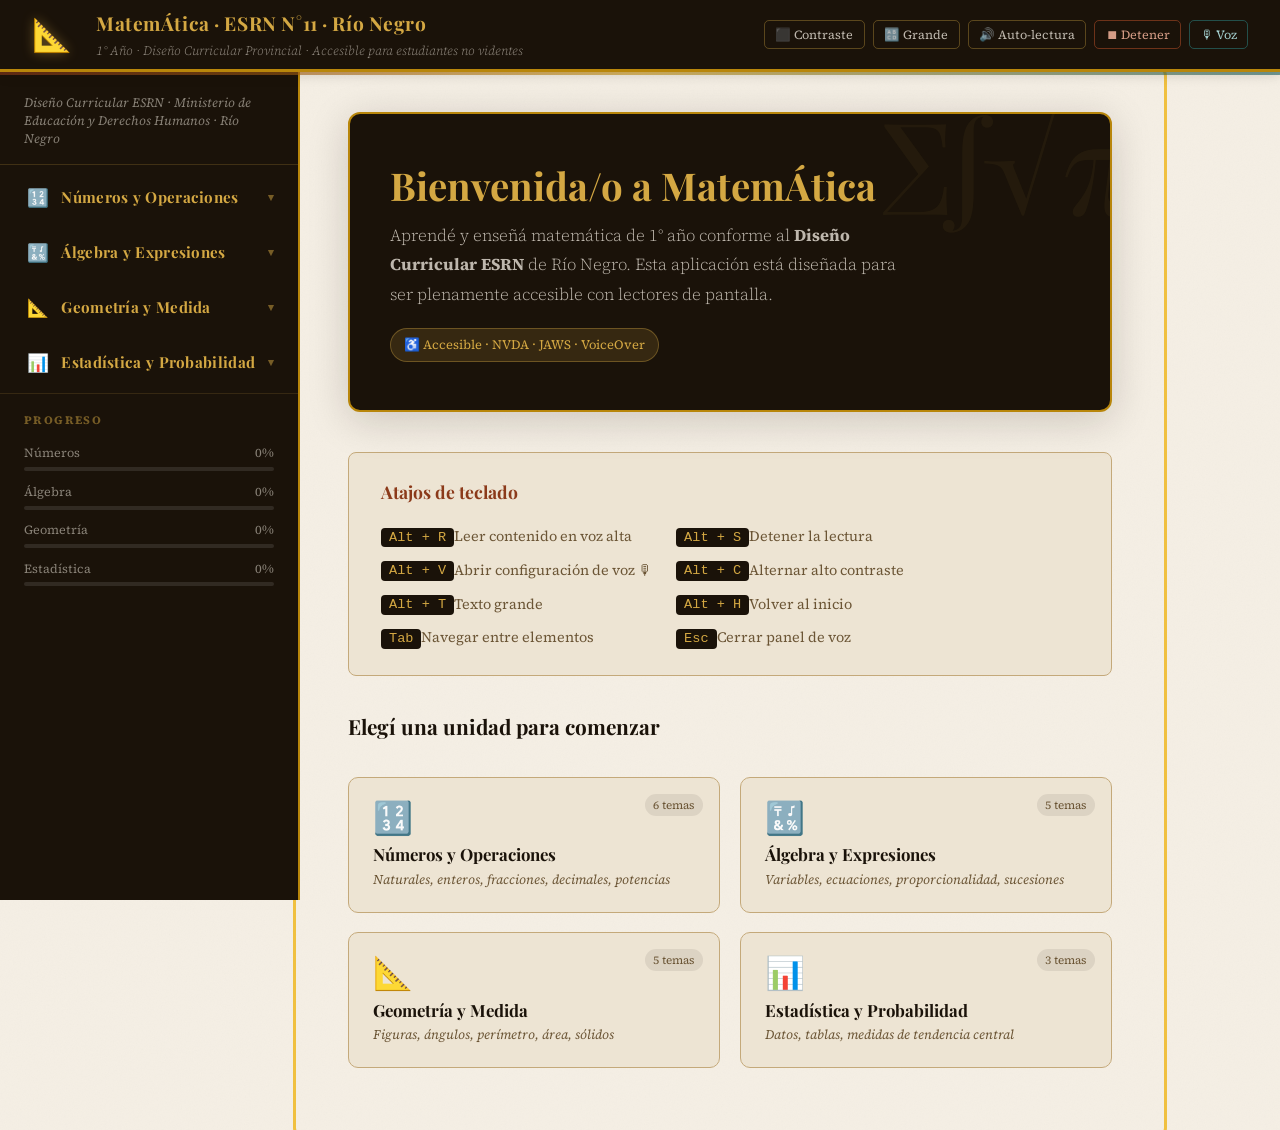
==== commit 04490f77: "Update index.html" ====
--- a/index.html
+++ b/index.html
@@ -1,669 +1,2969 @@
 <!DOCTYPE html>
-<html lang="es">
+<html lang="es" dir="ltr">
 <head>
-    <meta charset="UTF-8">
-    <meta name="viewport" content="width=device-width, initial-scale=1.0">
-    <meta name="theme-color" content="#6366f1">
-    <meta name="description" content="Aplicación de Matemáticas - ESRN-11">
-    <title>Matemáticas ESRN-11</title>
-    <link rel="manifest" href="manifest.json">
-    <link rel="icon" type="image/png" href="icons/icon-192.png">
-    <link href="https://fonts.googleapis.com/css2?family=Inter:wght@300;400;500;600;700&display=swap" rel="stylesheet">
-    <link href="https://fonts.googleapis.com/icon?family=Material+Icons+Round" rel="stylesheet">
-    
-    <style>
-        :root {
-            --primary: #6366f1;
-            --primary-dark: #4f46e5;
-            --secondary: #ec4899;
-            --success: #10b981;
-            --bg-primary: #f8fafc;
-            --bg-secondary: #ffffff;
-            --text-primary: #1e293b;
-            --text-secondary: #64748b;
-            --border: #e2e8f0;
-            --shadow: 0 4px 6px -1px rgba(0, 0, 0, 0.1);
-            --shadow-lg: 0 10px 15px -3px rgba(0, 0, 0, 0.1);
-            --radius-md: 12px;
-            --radius-lg: 16px;
-            --radius-xl: 24px;
-        }
-
-        * { margin: 0; padding: 0; box-sizing: border-box; }
-        
-        body {
-            font-family: 'Inter', sans-serif;
-            background: var(--bg-primary);
-            color: var(--text-primary);
-            line-height: 1.6;
-        }
-
-        /* Splash Screen */
-        .splash-screen {
-            position: fixed;
-            inset: 0;
-            background: linear-gradient(135deg, var(--primary) 0%, var(--secondary) 100%);
-            display: flex;
-            flex-direction: column;
-            align-items: center;
-            justify-content: center;
-            z-index: 9999;
-            transition: opacity 0.5s;
-        }
-
-        .splash-screen.hidden {
-            opacity: 0;
-            visibility: hidden;
-        }
-
-        .splash-logo {
-            width: 120px;
-            height: 120px;
-            background: rgba(255,255,255,0.2);
-            border-radius: var(--radius-xl);
-            display: flex;
-            align-items: center;
-            justify-content: center;
-            margin-bottom: 24px;
-            animation: pulse 2s infinite;
-        }
-
-        .splash-logo .material-icons-round {
-            font-size: 64px;
-            color: white;
-        }
-
-        @keyframes pulse {
-            0%, 100% { transform: scale(1); }
-            50% { transform: scale(1.05); }
-        }
-
-        /* Header */
-        .header {
-            position: sticky;
-            top: 0;
-            background: var(--bg-secondary);
-            backdrop-filter: blur(20px);
-            border-bottom: 1px solid var(--border);
-            padding: 16px 20px;
-            z-index: 100;
-            box-shadow: var(--shadow);
-        }
-
-        .header-content {
-            max-width: 1200px;
-            margin: 0 auto;
-            display: flex;
-            align-items: center;
-            justify-content: space-between;
-        }
-
-        .header-logo {
-            display: flex;
-            align-items: center;
-            gap: 12px;
-        }
-
-        .header-logo-icon {
-            width: 44px;
-            height: 44px;
-            background: linear-gradient(135deg, var(--primary), var(--secondary));
-            border-radius: var(--radius-md);
-            display: flex;
-            align-items: center;
-            justify-content: center;
-        }
-
-        .header-logo-icon .material-icons-round {
-            font-size: 24px;
-            color: white;
-        }
-
-        .header-logo-text {
-            font-size: 20px;
-            font-weight: 700;
-            background: linear-gradient(135deg, var(--primary), var(--secondary));
-            -webkit-background-clip: text;
-            -webkit-text-fill-color: transparent;
-        }
-
-        /* Install Card - CRÍTICO */
-        .install-card {
-            position: fixed;
-            bottom: 30px;
-            left: 50%;
-            transform: translateX(-50%) translateY(150px);
-            background: var(--bg-secondary);
-            border-radius: var(--radius-xl);
-            padding: 24px 28px;
-            box-shadow: 0 25px 50px -12px rgba(99, 102, 241, 0.4);
-            border: 2px solid var(--primary);
-            display: flex;
-            align-items: center;
-            gap: 20px;
-            z-index: 1000;
-            opacity: 0;
-            transition: all 0.5s cubic-bezier(0.68, -0.55, 0.265, 1.55);
-            max-width: calc(100vw - 40px);
-            width: 450px;
-        }
-
-        .install-card.show {
-            transform: translateX(-50%) translateY(0);
-            opacity: 1;
-        }
-
-        .install-card-icon {
-            width: 64px;
-            height: 64px;
-            background: linear-gradient(135deg, var(--primary), var(--secondary));
-            border-radius: var(--radius-lg);
-            display: flex;
-            align-items: center;
-            justify-content: center;
-            animation: bounce 2s infinite;
-        }
-
-        @keyframes bounce {
-            0%, 100% { transform: translateY(0); }
-            50% { transform: translateY(-5px); }
-        }
-
-        .install-card-icon .material-icons-round {
-            font-size: 32px;
-            color: white;
-        }
-
-        .install-card-content {
-            flex: 1;
-        }
-
-        .install-card-title {
-            font-size: 18px;
-            font-weight: 700;
-            margin-bottom: 6px;
-            display: flex;
-            align-items: center;
-            gap: 8px;
-        }
-
-        .install-card-title .badge {
-            background: linear-gradient(135deg, var(--success), #059669);
-            color: white;
-            font-size: 11px;
-            padding: 3px 8px;
-            border-radius: 100px;
-            font-weight: 600;
-        }
-
-        .install-card-desc {
-            font-size: 14px;
-            color: var(--text-secondary);
-            margin-bottom: 10px;
-        }
-
-        .install-card-benefits {
-            display: flex;
-            gap: 8px;
-            flex-wrap: wrap;
-        }
-
-        .benefit-tag {
-            background: var(--bg-primary);
-            font-size: 12px;
-            padding: 4px 10px;
-            border-radius: 100px;
-            display: flex;
-            align-items: center;
-            gap: 4px;
-        }
-
-        .benefit-tag .material-icons-round {
-            font-size: 14px;
-            color: var(--success);
-        }
-
-        .install-card-actions {
-            display: flex;
-            flex-direction: column;
-            gap: 8px;
-        }
-
-        .install-card-btn {
-            background: linear-gradient(135deg, var(--primary), var(--primary-dark));
-            color: white;
-            border: none;
-            padding: 14px 28px;
-            border-radius: var(--radius-md);
-            font-size: 15px;
-            font-weight: 700;
-            cursor: pointer;
-            display: flex;
-            align-items: center;
-            gap: 8px;
-        }
-
-        .install-card-btn:hover {
-            transform: translateY(-2px);
-            box-shadow: 0 8px 20px rgba(99, 102, 241, 0.5);
-        }
-
-        .install-card-close {
-            position: absolute;
-            top: 12px;
-            right: 12px;
-            width: 28px;
-            height: 28px;
-            border: none;
-            background: transparent;
-            cursor: pointer;
-            color: var(--text-secondary);
-        }
-
-        .install-card-close:hover {
-            color: var(--text-primary);
-        }
-
-        /* Main Content */
-        .main {
-            max-width: 1200px;
-            margin: 0 auto;
-            padding: 24px 20px;
-        }
-
-        .hero {
-            background: linear-gradient(135deg, var(--primary) 0%, var(--secondary) 100%);
-            border-radius: var(--radius-xl);
-            padding: 40px 32px;
-            color: white;
-            margin-bottom: 32px;
-        }
-
-        .hero-title {
-            font-size: 32px;
-            font-weight: 700;
-            margin-bottom: 12px;
-        }
-
-        .hero-subtitle {
-            font-size: 16px;
-            opacity: 0.9;
-            margin-bottom: 24px;
-        }
-
-        .stats-grid {
-            display: grid;
-            grid-template-columns: repeat(auto-fit, minmax(200px, 1fr));
-            gap: 20px;
-            margin-bottom: 32px;
-        }
-
-        .stat-card {
-            background: var(--bg-secondary);
-            border-radius: var(--radius-lg);
-            padding: 24px;
-            box-shadow: var(--shadow);
-            border: 1px solid var(--border);
-        }
-
-        .stat-icon {
-            width: 48px;
-            height: 48px;
-            background: linear-gradient(135deg, var(--primary), var(--primary-dark));
-            border-radius: var(--radius-md);
-            display: flex;
-            align-items: center;
-            justify-content: center;
-            margin-bottom: 16px;
-        }
-
-        .stat-icon .material-icons-round {
-            font-size: 24px;
-            color: white;
-        }
-
-        .stat-value {
-            font-size: 32px;
-            font-weight: 700;
-            margin-bottom: 4px;
-        }
-
-        .stat-label {
-            font-size: 14px;
-            color: var(--text-secondary);
-        }
-
-        .quick-actions {
-            display: grid;
-            grid-template-columns: repeat(2, 1fr);
-            gap: 16px;
-            margin-bottom: 32px;
-        }
-
-        .action-card {
-            background: var(--bg-secondary);
-            border-radius: var(--radius-lg);
-            padding: 20px;
-            border: 1px solid var(--border);
-            display: flex;
-            flex-direction: column;
-            align-items: center;
-            text-align: center;
-            cursor: pointer;
-            transition: transform 0.3s;
-        }
-
-        .action-card:hover {
-            transform: translateY(-4px);
-        }
-
-        .action-icon {
-            width: 60px;
-            height: 60px;
-            background: var(--bg-primary);
-            border-radius: var(--radius-md);
-            display: flex;
-            align-items: center;
-            justify-content: center;
-            margin-bottom: 12px;
-        }
-
-        .action-icon .material-icons-round {
-            font-size: 28px;
-            color: var(--primary);
-        }
-
-        .features-grid {
-            display: grid;
-            grid-template-columns: repeat(auto-fit, minmax(280px, 1fr));
-            gap: 20px;
-            margin-bottom: 32px;
-        }
-
-        .feature-card {
-            background: var(--bg-secondary);
-            border-radius: var(--radius-lg);
-            padding: 24px;
-            border: 1px solid var(--border);
-        }
-
-        .feature-icon {
-            width: 52px;
-            height: 52px;
-            background: linear-gradient(135deg, #06b6d4, var(--primary));
-            border-radius: var(--radius-md);
-            display: flex;
-            align-items: center;
-            justify-content: center;
-            margin-bottom: 16px;
-        }
-
-        .feature-icon .material-icons-round {
-            font-size: 26px;
-            color: white;
-        }
-
-        .feature-title {
-            font-size: 18px;
-            font-weight: 600;
-            margin-bottom: 8px;
-        }
-
-        .feature-desc {
-            font-size: 14px;
-            color: var(--text-secondary);
-        }
-
-        /* Toast */
-        .toast-container {
-            position: fixed;
-            top: 20px;
-            right: 20px;
-            z-index: 2000;
-        }
-
-        .toast {
-            background: var(--bg-secondary);
-            border-radius: var(--radius-md);
-            padding: 16px 20px;
-            box-shadow: var(--shadow-lg);
-            border-left: 4px solid var(--primary);
-            margin-bottom: 12px;
-            min-width: 300px;
-            animation: slideIn 0.3s ease;
-        }
-
-        @keyframes slideIn {
-            from { transform: translateX(100%); opacity: 0; }
-            to { transform: translateX(0); opacity: 1; }
-        }
-
-        @media (max-width: 768px) {
-            .install-card {
-                flex-direction: column;
-                text-align: center;
-            }
-            .install-card-actions {
-                width: 100%;
-            }
-            .quick-actions {
-                grid-template-columns: 1fr;
-            }
-        }
-    </style>
+<meta charset="UTF-8">
+<meta name="viewport" content="width=device-width, initial-scale=1.0">
+<title>MatemÁtica ESRN N°11 — Río Negro</title>
+<meta name="description" content="Aplicación de matemática para 1° año de la ESRN N°11. Accesible para estudiantes no videntes. Diseño curricular provincial de Río Negro.">
+<link rel="preconnect" href="https://fonts.googleapis.com">
+<link href="https://fonts.googleapis.com/css2?family=Playfair+Display:wght@400;700;900&family=Source+Serif+4:ital,wght@0,300;0,400;0,600;1,300&display=swap" rel="stylesheet">
+<link href="https://fonts.googleapis.com/icon?family=Material+Icons+Round" rel="stylesheet">
+<link rel="manifest" href="manifest.json">
+<link rel="icon" type="image/png" href="icons/icon-192.png">
+<link rel="apple-touch-icon" href="icons/icon-192.png">
+<meta name="theme-color" content="#1a1209">
+<meta name="apple-mobile-web-app-capable" content="yes">
+<meta name="apple-mobile-web-app-status-bar-style" content="black-translucent">
+
+<style>
+/* ============================================================
+   VARIABLES & RESET
+============================================================ */
+:root {
+  --ink:        #1a1209;
+  --paper:      #f5efe4;
+  --paper2:     #ede4d3;
+  --paper3:     #e2d6c2;
+  --gold:       #b8860b;
+  --gold-light: #d4a843;
+  --gold-glow:  #f0c040;
+  --rust:       #8b3a1a;
+  --rust-light: #c0522a;
+  --teal:       #1a5c5c;
+  --teal-light: #2d8b8b;
+  --focus:      #f0c040;
+  --border:     #c4a97a;
+  --shadow:     rgba(26,18,9,0.18);
+  --text-muted: #6b5535;
+  --success:    #2d6b2d;
+  --error:      #8b1a1a;
+  --font-display: 'Playfair Display', Georgia, serif;
+  --font-body:    'Source Serif 4', Georgia, serif;
+  --radius:     8px;
+}
+
+*, *::before, *::after { box-sizing: border-box; margin: 0; padding: 0; }
+
+/* Skip links */
+.skip-link {
+  position: absolute; top: -60px; left: 0; z-index: 9999;
+  background: var(--gold); color: var(--ink); font-weight: 700;
+  padding: 12px 20px; text-decoration: none; font-family: var(--font-body);
+  border-radius: 0 0 8px 0; font-size: 1rem;
+  transition: top 0.2s;
+}
+.skip-link:focus { top: 0; }
+
+/* Focus visible — high contrast yellow outline */
+:focus-visible {
+  outline: 3px solid var(--focus);
+  outline-offset: 4px;
+  border-radius: 4px;
+}
+
+/* Scrollbar */
+::-webkit-scrollbar { width: 8px; }
+::-webkit-scrollbar-track { background: var(--paper2); }
+::-webkit-scrollbar-thumb { background: var(--border); border-radius: 4px; }
+
+body {
+  font-family: var(--font-body);
+  background: var(--paper);
+  color: var(--ink);
+  min-height: 100vh;
+  font-size: 18px;
+  line-height: 1.75;
+  background-image:
+    url("data:image/svg+xml,%3Csvg xmlns='http://www.w3.org/2000/svg' width='400' height='400'%3E%3Cfilter id='n'%3E%3CfeTurbulence type='fractalNoise' baseFrequency='0.75' numOctaves='4' stitchTiles='stitch'/%3E%3CfeColorMatrix type='saturate' values='0'/%3E%3C/filter%3E%3Crect width='400' height='400' filter='url(%23n)' opacity='0.04'/%3E%3C/svg%3E");
+}
+
+/* ============================================================
+   HEADER
+============================================================ */
+.site-header {
+  background: var(--ink);
+  color: var(--paper);
+  padding: 0 2rem;
+  display: grid;
+  grid-template-columns: auto 1fr auto;
+  align-items: center;
+  gap: 1.5rem;
+  min-height: 72px;
+  border-bottom: 3px solid var(--gold);
+  position: sticky; top: 0; z-index: 100;
+  box-shadow: 0 2px 12px var(--shadow);
+}
+.site-header::after {
+  content: '';
+  position: absolute; bottom: -6px; left: 0; right: 0; height: 3px;
+  background: linear-gradient(90deg, var(--rust), var(--gold), var(--teal));
+  opacity: 0.6;
+}
+
+.header-emblem {
+  font-size: 2rem;
+  line-height: 1;
+  filter: drop-shadow(0 0 6px rgba(212,168,67,0.4));
+}
+.header-titles { min-width: 0; }
+.header-titles h1 {
+  font-family: var(--font-display);
+  font-size: 1.2rem;
+  font-weight: 700;
+  color: var(--gold-light);
+  letter-spacing: 0.03em;
+  white-space: nowrap;
+  overflow: hidden;
+  text-overflow: ellipsis;
+}
+.header-titles p {
+  font-size: 0.8rem;
+  color: rgba(245,239,228,0.55);
+  font-weight: 300;
+  font-style: italic;
+}
+
+/* A11y toolbar */
+.a11y-toolbar {
+  display: flex;
+  gap: 0.5rem;
+  align-items: center;
+  flex-wrap: wrap;
+}
+.a11y-toolbar button {
+  background: transparent;
+  border: 1px solid rgba(212,168,67,0.35);
+  color: rgba(245,239,228,0.75);
+  padding: 0.3rem 0.65rem;
+  border-radius: 5px;
+  cursor: pointer;
+  font-size: 0.78rem;
+  font-family: var(--font-body);
+  transition: all 0.18s;
+  white-space: nowrap;
+}
+.a11y-toolbar button:hover,
+.a11y-toolbar button.active {
+  background: var(--gold);
+  color: var(--ink);
+  border-color: var(--gold);
+  font-weight: 600;
+}
+.a11y-toolbar button.stop-btn {
+  border-color: rgba(192,82,42,0.5);
+  color: rgba(245,180,155,0.85);
+}
+.a11y-toolbar button.stop-btn:hover {
+  background: var(--rust-light);
+  color: #fff;
+  border-color: var(--rust-light);
+}
+
+/* ============================================================
+   LAYOUT
+============================================================ */
+.app-body {
+  display: grid;
+  grid-template-columns: 300px 1fr;
+  min-height: calc(100vh - 72px);
+}
+
+/* ============================================================
+   SIDEBAR
+============================================================ */
+.sidebar {
+  background: var(--ink);
+  color: var(--paper);
+  overflow-y: auto;
+  border-right: 2px solid var(--gold);
+  position: sticky;
+  top: 72px;
+  height: calc(100vh - 72px);
+  padding-bottom: 2rem;
+}
+
+.sidebar-welcome {
+  padding: 1.4rem 1.5rem 1rem;
+  border-bottom: 1px solid rgba(212,168,67,0.2);
+}
+.sidebar-welcome .welcome-text {
+  font-size: 0.8rem;
+  color: rgba(245,239,228,0.5);
+  font-style: italic;
+  line-height: 1.4;
+}
+
+.nav-section { margin-top: 0.5rem; }
+.nav-section-header {
+  display: flex;
+  align-items: center;
+  gap: 0.75rem;
+  padding: 0.75rem 1.5rem;
+  width: 100%;
+  background: none;
+  border: none;
+  color: var(--gold-light);
+  font-family: var(--font-display);
+  font-size: 0.95rem;
+  font-weight: 700;
+  cursor: pointer;
+  text-align: left;
+  border-left: 3px solid transparent;
+  transition: all 0.2s;
+  letter-spacing: 0.02em;
+}
+.nav-section-header:hover { background: rgba(212,168,67,0.08); border-left-color: var(--gold); }
+.nav-section-header.open { color: var(--gold-glow); background: rgba(212,168,67,0.1); border-left-color: var(--gold-glow); }
+.nav-section-header .nav-icon { font-size: 1.1rem; flex-shrink: 0; }
+.nav-section-header .chevron {
+  margin-left: auto;
+  font-size: 0.7rem;
+  transition: transform 0.2s;
+  color: rgba(212,168,67,0.5);
+}
+.nav-section-header.open .chevron { transform: rotate(180deg); }
+
+.nav-subtopics {
+  max-height: 0;
+  overflow: hidden;
+  transition: max-height 0.4s ease;
+  background: rgba(0,0,0,0.25);
+}
+.nav-subtopics.open { max-height: 800px; }
+
+.nav-item {
+  display: block;
+  width: 100%;
+  background: none;
+  border: none;
+  border-left: 3px solid transparent;
+  color: rgba(245,239,228,0.6);
+  padding: 0.5rem 1.5rem 0.5rem 3.2rem;
+  text-align: left;
+  cursor: pointer;
+  font-family: var(--font-body);
+  font-size: 0.88rem;
+  transition: all 0.18s;
+  line-height: 1.4;
+}
+.nav-item:hover { color: var(--paper); background: rgba(212,168,67,0.07); }
+.nav-item.active { color: var(--gold-glow); border-left-color: var(--gold-glow); background: rgba(212,168,67,0.12); font-weight: 600; }
+
+/* Progress ring in sidebar */
+.sidebar-progress {
+  padding: 1rem 1.5rem;
+  border-top: 1px solid rgba(212,168,67,0.15);
+  margin-top: 0.5rem;
+}
+.sidebar-progress h3 {
+  font-size: 0.72rem;
+  text-transform: uppercase;
+  letter-spacing: 0.12em;
+  color: rgba(212,168,67,0.5);
+  margin-bottom: 0.75rem;
+}
+.prog-row { margin-bottom: 0.6rem; }
+.prog-label { display: flex; justify-content: space-between; font-size: 0.78rem; color: rgba(245,239,228,0.5); margin-bottom: 3px; }
+.prog-bar { height: 4px; background: rgba(255,255,255,0.1); border-radius: 99px; overflow: hidden; }
+.prog-fill { height: 100%; background: linear-gradient(90deg, var(--gold), var(--gold-glow)); border-radius: 99px; transition: width 0.6s ease; }
+
+/* Mobile toggle */
+.mobile-nav-toggle {
+  display: none;
+  position: fixed;
+  bottom: 1.5rem;
+  right: 1.5rem;
+  z-index: 200;
+  background: var(--gold);
+  color: var(--ink);
+  border: none;
+  border-radius: 50%;
+  width: 56px; height: 56px;
+  font-size: 1.4rem;
+  cursor: pointer;
+  box-shadow: 0 4px 20px rgba(184,134,11,0.4);
+}
+
+/* ============================================================
+   MAIN CONTENT
+============================================================ */
+.main-content {
+  padding: 2.5rem 3rem 4rem;
+  max-width: 860px;
+}
+
+/* Breadcrumb */
+.breadcrumb {
+  font-size: 0.82rem;
+  color: var(--text-muted);
+  margin-bottom: 2rem;
+  display: flex;
+  align-items: center;
+  gap: 0.4rem;
+  flex-wrap: wrap;
+}
+.breadcrumb a {
+  color: var(--gold);
+  text-decoration: none;
+  font-style: italic;
+}
+.breadcrumb a:hover { text-decoration: underline; }
+.breadcrumb-sep { color: var(--border); }
+
+/* ============================================================
+   WELCOME SCREEN
+============================================================ */
+.welcome-screen { animation: fadeUp 0.5s ease both; }
+@keyframes fadeUp { from { opacity:0; transform:translateY(16px); } to { opacity:1; transform:none; } }
+
+.welcome-hero {
+  background: var(--ink);
+  color: var(--paper);
+  border-radius: 12px;
+  padding: 3rem 2.5rem;
+  margin-bottom: 2.5rem;
+  position: relative;
+  overflow: hidden;
+  border: 2px solid var(--gold);
+  box-shadow: 0 8px 40px var(--shadow);
+}
+.welcome-hero::before {
+  content: '∑∫√π';
+  position: absolute;
+  right: -1rem;
+  top: -1rem;
+  font-size: 8rem;
+  font-family: var(--font-display);
+  color: rgba(212,168,67,0.06);
+  user-select: none;
+  letter-spacing: -0.1em;
+  line-height: 1;
+}
+.welcome-hero h2 {
+  font-family: var(--font-display);
+  font-size: 2.4rem;
+  color: var(--gold-light);
+  line-height: 1.2;
+  margin-bottom: 0.8rem;
+}
+.welcome-hero p {
+  color: rgba(245,239,228,0.75);
+  font-size: 1.05rem;
+  max-width: 520px;
+  font-weight: 300;
+}
+.welcome-hero .badge {
+  display: inline-flex;
+  align-items: center;
+  gap: 0.4rem;
+  background: rgba(212,168,67,0.15);
+  border: 1px solid rgba(212,168,67,0.35);
+  color: var(--gold-light);
+  padding: 0.3rem 0.8rem;
+  border-radius: 99px;
+  font-size: 0.8rem;
+  margin-top: 1.2rem;
+}
+
+/* Keyboard shortcuts table */
+.shortcuts-card {
+  background: var(--paper2);
+  border: 1px solid var(--border);
+  border-radius: var(--radius);
+  padding: 1.5rem 2rem;
+  margin-bottom: 2rem;
+}
+.shortcuts-card h3 {
+  font-family: var(--font-display);
+  font-size: 1.1rem;
+  color: var(--rust);
+  margin-bottom: 1rem;
+}
+.shortcuts-grid {
+  display: grid;
+  grid-template-columns: auto 1fr;
+  gap: 0.5rem 1.5rem;
+  font-size: 0.9rem;
+}
+.shortcuts-grid kbd {
+  background: var(--ink);
+  color: var(--gold-light);
+  padding: 0.15rem 0.5rem;
+  border-radius: 4px;
+  font-family: monospace;
+  font-size: 0.85rem;
+  white-space: nowrap;
+}
+.shortcuts-grid span { color: var(--text-muted); }
+
+/* Unit cards grid */
+.units-grid {
+  display: grid;
+  grid-template-columns: repeat(2, 1fr);
+  gap: 1.2rem;
+  margin-top: 2rem;
+}
+.unit-card {
+  background: var(--paper2);
+  border: 1.5px solid var(--border);
+  border-radius: 10px;
+  padding: 1.5rem;
+  cursor: pointer;
+  transition: all 0.22s;
+  text-align: left;
+  font-family: var(--font-body);
+  position: relative;
+  overflow: hidden;
+}
+.unit-card::after {
+  content: '';
+  position: absolute;
+  bottom: 0; left: 0; right: 0;
+  height: 3px;
+  background: var(--card-accent, var(--gold));
+  transform: scaleX(0);
+  transition: transform 0.22s;
+}
+.unit-card:hover, .unit-card:focus {
+  border-color: var(--card-accent, var(--gold));
+  transform: translateY(-3px);
+  box-shadow: 0 8px 24px var(--shadow);
+}
+.unit-card:hover::after, .unit-card:focus::after { transform: scaleX(1); }
+.unit-card .card-icon { font-size: 2rem; margin-bottom: 0.6rem; line-height: 1; }
+.unit-card h3 {
+  font-family: var(--font-display);
+  font-size: 1.05rem;
+  color: var(--ink);
+  margin-bottom: 0.3rem;
+}
+.unit-card p { font-size: 0.82rem; color: var(--text-muted); font-style: italic; }
+.unit-card .topics-count {
+  position: absolute;
+  top: 1rem; right: 1rem;
+  background: rgba(26,18,9,0.08);
+  color: var(--text-muted);
+  font-size: 0.72rem;
+  padding: 0.2rem 0.5rem;
+  border-radius: 99px;
+}
+
+/* ============================================================
+   TOPIC PAGE
+============================================================ */
+.topic-page { animation: fadeUp 0.35s ease both; }
+
+.topic-header {
+  margin-bottom: 2rem;
+  padding-bottom: 1.5rem;
+  border-bottom: 2px solid var(--paper3);
+}
+.topic-header .unit-tag {
+  font-size: 0.75rem;
+  text-transform: uppercase;
+  letter-spacing: 0.12em;
+  color: var(--gold);
+  font-weight: 600;
+  margin-bottom: 0.5rem;
+}
+.topic-header h2 {
+  font-family: var(--font-display);
+  font-size: 2.2rem;
+  color: var(--ink);
+  line-height: 1.2;
+  margin-bottom: 0.5rem;
+}
+.topic-header .topic-meta {
+  display: flex;
+  gap: 1rem;
+  flex-wrap: wrap;
+}
+.topic-meta-item {
+  display: flex;
+  align-items: center;
+  gap: 0.4rem;
+  font-size: 0.82rem;
+  color: var(--text-muted);
+  background: var(--paper2);
+  padding: 0.2rem 0.6rem;
+  border-radius: 99px;
+  border: 1px solid var(--border);
+}
+
+/* Read aloud button */
+.read-aloud-btn {
+  display: inline-flex;
+  align-items: center;
+  gap: 0.5rem;
+  background: var(--teal);
+  color: #fff;
+  border: none;
+  padding: 0.55rem 1.2rem;
+  border-radius: 6px;
+  cursor: pointer;
+  font-family: var(--font-body);
+  font-size: 0.9rem;
+  font-weight: 600;
+  transition: background 0.18s;
+  margin-bottom: 1.5rem;
+}
+.read-aloud-btn:hover { background: var(--teal-light); }
+.read-aloud-btn.reading { background: var(--rust); animation: pulse 1.5s infinite; }
+@keyframes pulse { 0%,100%{opacity:1} 50%{opacity:0.75} }
+
+/* Content sections */
+.content-section { margin-bottom: 2rem; }
+
+.concept-box {
+  background: var(--paper2);
+  border-left: 4px solid var(--gold);
+  border-radius: 0 var(--radius) var(--radius) 0;
+  padding: 1.2rem 1.5rem;
+  margin: 1.2rem 0;
+  position: relative;
+}
+.concept-box::before {
+  content: attr(data-label);
+  position: absolute;
+  top: -0.6rem; left: 1rem;
+  background: var(--gold);
+  color: var(--ink);
+  font-size: 0.65rem;
+  text-transform: uppercase;
+  letter-spacing: 0.12em;
+  font-weight: 700;
+  padding: 0.15rem 0.5rem;
+  border-radius: 3px;
+}
+.concept-box p, .concept-box ul { margin-top: 0.5rem; }
+.concept-box ul { padding-left: 1.5rem; }
+.concept-box li { margin-bottom: 0.3rem; }
+
+.example-box {
+  background: linear-gradient(135deg, rgba(45,139,139,0.06), rgba(45,139,139,0.02));
+  border: 1px solid rgba(45,139,139,0.25);
+  border-left: 4px solid var(--teal);
+  border-radius: 0 var(--radius) var(--radius) 0;
+  padding: 1.2rem 1.5rem;
+  margin: 1.2rem 0;
+  position: relative;
+}
+.example-box::before {
+  content: attr(data-label);
+  position: absolute;
+  top: -0.6rem; left: 1rem;
+  background: var(--teal);
+  color: #fff;
+  font-size: 0.65rem;
+  text-transform: uppercase;
+  letter-spacing: 0.12em;
+  font-weight: 700;
+  padding: 0.15rem 0.5rem;
+  border-radius: 3px;
+}
+
+.note-box {
+  background: rgba(139,58,26,0.05);
+  border: 1px solid rgba(139,58,26,0.2);
+  border-left: 4px solid var(--rust);
+  border-radius: 0 var(--radius) var(--radius) 0;
+  padding: 1rem 1.5rem;
+  margin: 1.2rem 0;
+  position: relative;
+}
+.note-box::before {
+  content: attr(data-label);
+  position: absolute;
+  top: -0.6rem; left: 1rem;
+  background: var(--rust);
+  color: #fff;
+  font-size: 0.65rem;
+  text-transform: uppercase;
+  letter-spacing: 0.12em;
+  font-weight: 700;
+  padding: 0.15rem 0.5rem;
+  border-radius: 3px;
+}
+
+/* Number line */
+.number-line-wrap {
+  overflow-x: auto;
+  padding: 1rem 0;
+  margin: 1rem 0;
+}
+.number-line {
+  display: flex;
+  align-items: center;
+  gap: 0;
+  font-family: 'Courier New', monospace;
+  font-size: 1rem;
+  white-space: nowrap;
+  min-width: max-content;
+}
+.num-point {
+  display: flex;
+  flex-direction: column;
+  align-items: center;
+  min-width: 44px;
+  color: var(--ink);
+}
+.num-point.highlight .num-label { color: var(--rust); font-weight: 700; font-size: 1.1rem; }
+.num-point.highlight .num-dot { background: var(--rust); transform: scale(1.3); }
+.num-label { font-size: 0.95rem; margin-bottom: 4px; }
+.num-dot { width: 8px; height: 8px; border-radius: 50%; background: var(--ink); margin: 4px auto; }
+.num-line-bar { flex: 1; height: 2px; background: var(--ink); min-width: 24px; position: relative; }
+.num-arrow { font-size: 1rem; color: var(--ink); flex-shrink: 0; }
+
+/* Accessible table */
+.data-table-wrap { overflow-x: auto; margin: 1.2rem 0; }
+.data-table {
+  width: 100%;
+  border-collapse: collapse;
+  font-size: 0.92rem;
+}
+.data-table caption {
+  caption-side: top;
+  text-align: left;
+  font-size: 0.78rem;
+  color: var(--text-muted);
+  font-style: italic;
+  margin-bottom: 0.4rem;
+  padding-bottom: 0.3rem;
+}
+.data-table th {
+  background: var(--ink);
+  color: var(--gold-light);
+  padding: 0.65rem 1rem;
+  text-align: left;
+  font-family: var(--font-display);
+  font-weight: 700;
+  border: 1px solid rgba(212,168,67,0.3);
+}
+.data-table td {
+  padding: 0.6rem 1rem;
+  border: 1px solid var(--paper3);
+  vertical-align: top;
+}
+.data-table tr:nth-child(even) td { background: var(--paper2); }
+
+/* Math expression */
+.math-expr {
+  font-family: 'Courier New', monospace;
+  font-size: 1.15rem;
+  background: var(--paper2);
+  border: 1px solid var(--border);
+  padding: 0.8rem 1.2rem;
+  border-radius: var(--radius);
+  margin: 0.8rem 0;
+  color: var(--ink);
+  overflow-x: auto;
+  display: block;
+  line-height: 2;
+}
+.math-expr .hl { color: var(--rust); font-weight: 700; }
+.math-expr .step-label {
+  display: block;
+  font-family: var(--font-body);
+  font-size: 0.75rem;
+  color: var(--text-muted);
+  font-style: italic;
+  margin-bottom: 0.2rem;
+  font-weight: normal;
+}
+
+/* ============================================================
+   ACTIVITIES
+============================================================ */
+.activities-section {
+  background: var(--paper2);
+  border: 1.5px solid var(--border);
+  border-radius: 10px;
+  padding: 2rem;
+  margin-top: 2.5rem;
+}
+.activities-section > h3 {
+  font-family: var(--font-display);
+  font-size: 1.4rem;
+  color: var(--ink);
+  margin-bottom: 0.3rem;
+}
+.activities-section > p {
+  font-size: 0.88rem;
+  color: var(--text-muted);
+  margin-bottom: 1.5rem;
+  font-style: italic;
+}
+
+.activity-item {
+  background: var(--paper);
+  border: 1px solid var(--border);
+  border-radius: 8px;
+  padding: 1.4rem 1.6rem;
+  margin-bottom: 1.2rem;
+  transition: box-shadow 0.2s;
+}
+.activity-item:hover { box-shadow: 0 4px 16px var(--shadow); }
+
+.activity-question {
+  font-size: 1rem;
+  font-weight: 600;
+  color: var(--ink);
+  margin-bottom: 1rem;
+  line-height: 1.5;
+}
+.activity-num {
+  display: inline-flex;
+  align-items: center;
+  justify-content: center;
+  width: 26px; height: 26px;
+  background: var(--gold);
+  color: var(--ink);
+  border-radius: 50%;
+  font-size: 0.78rem;
+  font-weight: 700;
+  margin-right: 0.5rem;
+  flex-shrink: 0;
+}
+
+/* Multiple choice */
+.options-list {
+  display: flex;
+  flex-direction: column;
+  gap: 0.5rem;
+  margin-bottom: 1rem;
+}
+.option-item label {
+  display: flex;
+  align-items: flex-start;
+  gap: 0.75rem;
+  padding: 0.65rem 1rem;
+  border: 1.5px solid var(--border);
+  border-radius: 6px;
+  cursor: pointer;
+  transition: all 0.18s;
+  background: var(--paper);
+  font-size: 0.95rem;
+}
+.option-item label:hover { background: var(--paper2); border-color: var(--gold); }
+.option-item input[type="radio"] {
+  width: 18px; height: 18px;
+  accent-color: var(--gold);
+  flex-shrink: 0;
+  margin-top: 2px;
+}
+.option-item.correct label { border-color: var(--success); background: rgba(45,107,45,0.06); }
+.option-item.incorrect label { border-color: var(--error); background: rgba(139,26,26,0.05); }
+
+/* Input answer */
+.answer-row {
+  display: flex;
+  align-items: center;
+  gap: 0.8rem;
+  flex-wrap: wrap;
+}
+.answer-input {
+  background: var(--paper);
+  border: 1.5px solid var(--border);
+  color: var(--ink);
+  padding: 0.6rem 1rem;
+  border-radius: 6px;
+  font-size: 1.05rem;
+  font-family: 'Courier New', monospace;
+  width: 160px;
+  transition: border-color 0.18s;
+}
+.answer-input:focus { border-color: var(--gold); background: #fff; }
+
+/* Buttons */
+.btn-primary {
+  background: var(--ink);
+  color: var(--gold-light);
+  border: 1.5px solid var(--gold);
+  padding: 0.55rem 1.4rem;
+  border-radius: 6px;
+  cursor: pointer;
+  font-family: var(--font-display);
+  font-size: 0.95rem;
+  font-weight: 700;
+  transition: all 0.18s;
+  letter-spacing: 0.02em;
+}
+.btn-primary:hover { background: var(--gold); color: var(--ink); }
+
+.btn-secondary {
+  background: transparent;
+  color: var(--text-muted);
+  border: 1px solid var(--border);
+  padding: 0.5rem 1.2rem;
+  border-radius: 6px;
+  cursor: pointer;
+  font-family: var(--font-body);
+  font-size: 0.9rem;
+  transition: all 0.18s;
+}
+.btn-secondary:hover { background: var(--paper2); color: var(--ink); }
+
+/* Feedback */
+.feedback {
+  margin-top: 0.8rem;
+  padding: 0.8rem 1.1rem;
+  border-radius: 6px;
+  font-weight: 600;
+  font-size: 0.92rem;
+  display: none;
+  line-height: 1.5;
+}
+.feedback.show { display: block; }
+.feedback.correct {
+  background: rgba(45,107,45,0.08);
+  border: 1.5px solid var(--success);
+  color: var(--success);
+}
+.feedback.incorrect {
+  background: rgba(139,26,26,0.06);
+  border: 1.5px solid var(--error);
+  color: var(--error);
+}
+
+/* Navigation buttons */
+.topic-nav {
+  display: flex;
+  gap: 1rem;
+  margin-top: 2.5rem;
+  flex-wrap: wrap;
+}
+
+/* ============================================================
+   ACCESSIBILITY MODES
+============================================================ */
+body.high-contrast {
+  --ink: #000;
+  --paper: #fff;
+  --paper2: #f0f0f0;
+  --paper3: #ddd;
+  --gold: #cc9900;
+  --gold-light: #aa7700;
+  --border: #888;
+  --text-muted: #444;
+  --teal: #005555;
+  --rust: #882200;
+  background-image: none;
+}
+
+body.large-text { font-size: 22px; }
+body.large-text .topic-header h2 { font-size: 2.6rem; }
+body.large-text .welcome-hero h2 { font-size: 2.8rem; }
+
+/* Live region */
+.sr-live {
+  position: absolute;
+  left: -9999px;
+  height: 1px;
+  overflow: hidden;
+}
+
+/* ============================================================
+   RESPONSIVE
+============================================================ */
+@media (max-width: 768px) {
+  .app-body { grid-template-columns: 1fr; }
+  .sidebar {
+    position: fixed;
+    left: -320px;
+    top: 0; bottom: 0;
+    z-index: 150;
+    width: 300px;
+    transition: left 0.3s ease;
+    height: 100vh;
+    top: 0;
+  }
+  .sidebar.open { left: 0; box-shadow: 4px 0 24px rgba(0,0,0,0.4); }
+  .mobile-nav-toggle { display: flex; align-items: center; justify-content: center; }
+  .main-content { padding: 1.5rem; }
+  .units-grid { grid-template-columns: 1fr; }
+  .site-header { grid-template-columns: auto 1fr; }
+  .a11y-toolbar { display: none; }
+  .header-titles h1 { font-size: 1rem; }
+}
+
+/* ============================================================
+   VOICE PANEL — Panel de configuración de voz
+============================================================ */
+.voice-cfg-btn {
+  background: rgba(45,139,139,0.2);
+  border: 1px solid rgba(45,139,139,0.5) !important;
+  color: rgba(180,230,230,0.9) !important;
+}
+.voice-cfg-btn:hover, .voice-cfg-btn.active {
+  background: var(--teal) !important;
+  color: #fff !important;
+  border-color: var(--teal) !important;
+}
+
+/* Overlay */
+.voice-overlay {
+  position: fixed; inset: 0; z-index: 299;
+  background: rgba(26,18,9,0.55);
+  backdrop-filter: blur(2px);
+}
+.voice-overlay[hidden] { display: none; }
+
+/* Panel */
+.voice-panel {
+  position: fixed;
+  top: 50%; left: 50%;
+  transform: translate(-50%, -50%);
+  z-index: 300;
+  width: min(520px, 94vw);
+  max-height: 90vh;
+  overflow-y: auto;
+  background: var(--ink);
+  border: 2px solid var(--gold);
+  border-radius: 14px;
+  box-shadow: 0 20px 60px rgba(0,0,0,0.6);
+  animation: panelIn 0.25s ease both;
+}
+.voice-panel[hidden] { display: none; }
+@keyframes panelIn {
+  from { opacity:0; transform:translate(-50%,-48%) scale(0.96); }
+  to   { opacity:1; transform:translate(-50%,-50%) scale(1); }
+}
+
+.voice-panel-inner { padding: 1.8rem 2rem 2rem; }
+
+.voice-panel-header {
+  display: flex;
+  align-items: center;
+  justify-content: space-between;
+  margin-bottom: 1.2rem;
+  padding-bottom: 1rem;
+  border-bottom: 1px solid rgba(212,168,67,0.25);
+}
+.voice-panel-header h2 {
+  font-family: var(--font-display);
+  font-size: 1.3rem;
+  color: var(--gold-light);
+  margin: 0;
+}
+.voice-panel-close {
+  background: rgba(139,58,26,0.3);
+  border: 1px solid rgba(192,82,42,0.5);
+  color: rgba(245,239,228,0.7);
+  width: 32px; height: 32px;
+  border-radius: 50%;
+  cursor: pointer;
+  font-size: 1rem;
+  display: flex; align-items: center; justify-content: center;
+  transition: all 0.18s;
+}
+.voice-panel-close:hover { background: var(--rust); color: #fff; border-color: var(--rust); }
+
+/* Status */
+.voice-status {
+  display: flex;
+  align-items: center;
+  gap: 0.6rem;
+  background: rgba(255,255,255,0.05);
+  border: 1px solid rgba(212,168,67,0.2);
+  border-radius: 8px;
+  padding: 0.7rem 1rem;
+  margin-bottom: 1.4rem;
+  font-size: 0.88rem;
+  color: rgba(245,239,228,0.8);
+}
+.voice-status.ok { border-color: rgba(45,107,45,0.5); background: rgba(45,107,45,0.1); color: #7dca7d; }
+.voice-status.warn { border-color: rgba(184,134,11,0.5); background: rgba(184,134,11,0.08); color: var(--gold-light); }
+.voice-status.error { border-color: rgba(139,26,26,0.5); background: rgba(139,26,26,0.1); color: #e07070; }
+#voice-status-icon { font-size: 1.2rem; flex-shrink: 0; }
+
+/* Controls */
+.voice-control-group {
+  margin-bottom: 1.3rem;
+}
+.voice-label {
+  display: block;
+  color: rgba(245,239,228,0.65);
+  font-size: 0.82rem;
+  text-transform: uppercase;
+  letter-spacing: 0.1em;
+  margin-bottom: 0.55rem;
+}
+.voice-label strong { color: var(--gold-light); font-size: 1rem; text-transform: none; letter-spacing: 0; }
+
+/* Select */
+.voice-select {
+  width: 100%;
+  background: rgba(255,255,255,0.07);
+  border: 1.5px solid rgba(212,168,67,0.35);
+  color: var(--paper);
+  padding: 0.6rem 0.9rem;
+  border-radius: 7px;
+  font-family: var(--font-body);
+  font-size: 0.95rem;
+  cursor: pointer;
+  appearance: auto;
+  transition: border-color 0.18s;
+}
+.voice-select:focus { border-color: var(--gold); outline: none; }
+.voice-select option { background: #1a1209; color: #f5efe4; }
+
+.voice-hint {
+  font-size: 0.78rem;
+  color: rgba(245,239,228,0.4);
+  margin-top: 0.45rem;
+  line-height: 1.4;
+  font-style: italic;
+}
+
+/* Sliders */
+.slider-row {
+  display: flex;
+  align-items: center;
+  gap: 0.8rem;
+}
+.slider-label { font-size: 1rem; flex-shrink: 0; }
+.voice-slider {
+  flex: 1;
+  -webkit-appearance: none;
+  appearance: none;
+  height: 6px;
+  border-radius: 3px;
+  background: rgba(255,255,255,0.12);
+  outline: none;
+  cursor: pointer;
+  accent-color: var(--gold);
+  transition: background 0.18s;
+}
+.voice-slider::-webkit-slider-thumb {
+  -webkit-appearance: none;
+  width: 20px; height: 20px;
+  border-radius: 50%;
+  background: var(--gold);
+  cursor: pointer;
+  border: 2px solid var(--ink);
+  box-shadow: 0 2px 6px rgba(0,0,0,0.4);
+}
+.voice-slider::-moz-range-thumb {
+  width: 20px; height: 20px;
+  border-radius: 50%;
+  background: var(--gold);
+  cursor: pointer;
+  border: 2px solid var(--ink);
+}
+.voice-slider:focus::-webkit-slider-thumb { outline: 3px solid var(--focus); }
+
+/* Test buttons */
+.voice-test-row {
+  display: flex;
+  gap: 0.6rem;
+  flex-wrap: wrap;
+  margin-top: 1.4rem;
+  padding-top: 1.2rem;
+  border-top: 1px solid rgba(212,168,67,0.15);
+}
+.voice-test-btn {
+  background: rgba(45,139,139,0.2);
+  border: 1px solid rgba(45,139,139,0.5);
+  color: rgba(180,230,230,0.9);
+  padding: 0.5rem 1rem;
+  border-radius: 7px;
+  cursor: pointer;
+  font-family: var(--font-body);
+  font-size: 0.88rem;
+  font-weight: 600;
+  transition: all 0.18s;
+  flex: 1;
+}
+.voice-test-btn:hover { background: var(--teal); color: #fff; border-color: var(--teal); }
+.voice-test-btn.secondary { background: rgba(212,168,67,0.1); border-color: rgba(212,168,67,0.3); color: var(--gold-light); }
+.voice-test-btn.secondary:hover { background: var(--gold); color: var(--ink); border-color: var(--gold); }
+.voice-test-btn.danger { background: rgba(139,26,26,0.2); border-color: rgba(192,82,42,0.4); color: rgba(224,112,112,0.9); flex: 0; }
+.voice-test-btn.danger:hover { background: var(--rust); color: #fff; border-color: var(--rust); }
+
+/* Details — all voices */
+.voice-details {
+  margin-top: 1.2rem;
+  border-top: 1px solid rgba(212,168,67,0.12);
+  padding-top: 0.8rem;
+}
+.voice-details summary {
+  color: rgba(245,239,228,0.45);
+  font-size: 0.82rem;
+  cursor: pointer;
+  user-select: none;
+  font-style: italic;
+}
+.voice-details summary:hover { color: rgba(245,239,228,0.7); }
+.all-voices-list {
+  margin-top: 0.8rem;
+  max-height: 180px;
+  overflow-y: auto;
+  font-size: 0.78rem;
+  color: rgba(245,239,228,0.5);
+  line-height: 1.8;
+}
+.all-voices-list .vrow { padding: 0.15rem 0; border-bottom: 1px solid rgba(255,255,255,0.04); }
+.all-voices-list .vrow.highlighted { color: var(--gold-light); font-weight: 600; }
+
+/* Responsive voice panel */
+@media (max-width: 540px) {
+  .voice-panel-inner { padding: 1.2rem 1.2rem 1.5rem; }
+  .voice-test-row { flex-direction: column; }
+  .voice-test-btn { flex: auto; }
+}
+
+/* ============================================================
+   INSTALL CARD - PWA Installation Prompt
+============================================================ */
+.install-card {
+  position: fixed;
+  bottom: 24px;
+  left: 50%;
+  transform: translateX(-50%) translateY(100px);
+  background: var(--ink);
+  color: var(--paper);
+  border: 2px solid var(--gold);
+  border-radius: 12px;
+  padding: 18px 22px;
+  box-shadow: 0 12px 40px rgba(26,18,9,0.4);
+  display: flex;
+  align-items: center;
+  gap: 16px;
+  z-index: 9999;
+  opacity: 0;
+  transition: all 0.4s cubic-bezier(0.68, -0.55, 0.265, 1.55);
+  max-width: calc(100vw - 40px);
+  width: 420px;
+  font-family: var(--font-body);
+}
+
+.install-card.show {
+  transform: translateX(-50%) translateY(0);
+  opacity: 1;
+}
+
+.install-card-icon {
+  width: 52px;
+  height: 52px;
+  background: linear-gradient(135deg, var(--gold), var(--gold-light));
+  border-radius: 10px;
+  display: flex;
+  align-items: center;
+  justify-content: center;
+  flex-shrink: 0;
+  animation: bounce 2s infinite;
+}
+
+@keyframes bounce {
+  0%, 100% { transform: translateY(0); }
+  50% { transform: translateY(-4px); }
+}
+
+.install-card-icon {
+  font-size: 26px;
+  color: var(--ink);
+}
+
+.install-card-content {
+  flex: 1;
+  min-width: 0;
+}
+
+.install-card-title {
+  font-family: var(--font-display);
+  font-size: 1.05rem;
+  font-weight: 700;
+  color: var(--gold-light);
+  margin-bottom: 4px;
+  display: flex;
+  align-items: center;
+  gap: 6px;
+}
+
+.install-card-title .badge {
+  background: var(--gold);
+  color: var(--ink);
+  font-size: 0.7rem;
+  padding: 2px 8px;
+  border-radius: 99px;
+  font-weight: 700;
+  text-transform: uppercase;
+}
+
+.install-card-desc {
+  font-size: 0.85rem;
+  color: rgba(245,239,228,0.7);
+  line-height: 1.4;
+}
+
+.install-card-benefits {
+  display: flex;
+  gap: 8px;
+  margin-top: 8px;
+  flex-wrap: wrap;
+}
+
+.benefit-tag {
+  background: rgba(212,168,67,0.15);
+  color: var(--gold-light);
+  font-size: 0.75rem;
+  padding: 3px 8px;
+  border-radius: 99px;
+  display: flex;
+  align-items: center;
+  gap: 4px;
+  font-weight: 500;
+}
+
+.install-card-actions {
+  display: flex;
+  flex-direction: column;
+  gap: 6px;
+  flex-shrink: 0;
+}
+
+.install-card-btn {
+  background: var(--gold);
+  color: var(--ink);
+  border: none;
+  padding: 10px 20px;
+  border-radius: 6px;
+  font-family: var(--font-body);
+  font-size: 0.9rem;
+  font-weight: 700;
+  cursor: pointer;
+  transition: all 0.18s;
+  white-space: nowrap;
+  display: flex;
+  align-items: center;
+  gap: 6px;
+}
+
+.install-card-btn:hover {
+  background: var(--gold-light);
+  transform: translateY(-2px);
+  box-shadow: 0 6px 20px rgba(184,134,11,0.4);
+}
+
+.install-card-secondary {
+  background: transparent;
+  color: rgba(245,239,228,0.6);
+  border: 1px solid rgba(212,168,67,0.3);
+  padding: 8px 16px;
+  border-radius: 6px;
+  font-size: 0.8rem;
+  cursor: pointer;
+  transition: all 0.18s;
+  white-space: nowrap;
+}
+
+.install-card-secondary:hover {
+  background: rgba(212,168,67,0.1);
+  color: var(--gold-light);
+}
+
+.install-card-close {
+  position: absolute;
+  top: 10px;
+  right: 10px;
+  width: 26px;
+  height: 26px;
+  border: none;
+  background: transparent;
+  border-radius: 50%;
+  display: flex;
+  align-items: center;
+  justify-content: center;
+  cursor: pointer;
+  color: rgba(245,239,228,0.5);
+  transition: all 0.18s;
+  font-size: 1.1rem;
+  line-height: 1;
+}
+
+.install-card-close:hover {
+  background: rgba(139,58,26,0.3);
+  color: var(--paper);
+}
+
+@media (max-width: 480px) {
+  .install-card {
+    flex-direction: column;
+    text-align: center;
+    padding: 20px;
+    width: calc(100vw - 30px);
+  }
+  .install-card-benefits { justify-content: center; }
+  .install-card-actions {
+    width: 100%;
+    flex-direction: row;
+    justify-content: center;
+  }
+  .install-card-secondary { display: none; }
+}
+
+body.high-contrast .install-card {
+  border-color: #cc9900;
+  background: #000;
+}
+body.high-contrast .install-card-btn {
+  background: #cc9900;
+  color: #000;
+}
+</style>
 </head>
 <body>
-    <!-- Splash Screen -->
-    <div class="splash-screen" id="splashScreen">
-        <div class="splash-logo">
-            <span class="material-icons-round">calculate</span>
-        </div>
-        <h1 class="splash-title">Matemáticas</h1>
-        <p>ESRN-11</p>
+
+<!-- Skip links -->
+<a href="#main" class="skip-link">Ir al contenido principal</a>
+<a href="#sidebar" class="skip-link">Ir al menú de unidades</a>
+
+<!-- Live region for screen readers -->
+<div id="sr-live" class="sr-live" role="status" aria-live="polite" aria-atomic="true"></div>
+
+<!-- ============================================================
+     HEADER
+============================================================ -->
+<header class="site-header" role="banner">
+  <span class="header-emblem" aria-hidden="true">📐</span>
+
+  <div class="header-titles">
+    <h1>MatemÁtica · ESRN N°11 · Río Negro</h1>
+    <p>1° Año · Diseño Curricular Provincial · Accesible para estudiantes no videntes</p>
+  </div>
+
+  <nav class="a11y-toolbar" role="toolbar" aria-label="Herramientas de accesibilidad">
+    <button id="btn-hc" aria-pressed="false" onclick="toggleHC()" title="Alternar alto contraste (Alt+C)">⬛ Contraste</button>
+    <button id="btn-lg" aria-pressed="false" onclick="toggleLG()" title="Texto más grande (Alt+T)">🔠 Grande</button>
+    <button id="btn-read" aria-pressed="false" onclick="toggleAutoRead()" title="Activar lectura automática">🔊 Auto-lectura</button>
+    <button class="stop-btn" onclick="stopAll()" title="Detener lectura (Alt+S)">⏹ Detener</button>
+    <button class="voice-cfg-btn" onclick="toggleVoicePanel()" title="Configurar voz (Alt+V)" aria-controls="voice-panel" aria-expanded="false">🎙 Voz</button>
+  </nav>
+</header>
+
+<!-- ============================================================
+     PANEL DE CONFIGURACIÓN DE VOZ
+============================================================ -->
+<div id="voice-panel" class="voice-panel" role="dialog" aria-label="Configuración de voz en español argentino" aria-modal="true" hidden>
+  <div class="voice-panel-inner">
+    <div class="voice-panel-header">
+      <h2 id="voice-panel-title">🎙 Configuración de Voz</h2>
+      <button class="voice-panel-close" onclick="toggleVoicePanel()" aria-label="Cerrar configuración de voz">✕</button>
     </div>
 
-    <!-- Header -->
-    <header class="header">
-        <div class="header-content">
-            <div class="header-logo">
-                <div class="header-logo-icon">
-                    <span class="material-icons-round">calculate</span>
-                </div>
-                <span class="header-logo-text">Matemáticas</span>
-            </div>
-        </div>
+    <div class="voice-status" id="voice-status" aria-live="polite" aria-atomic="true">
+      <span id="voice-status-icon" aria-hidden="true">⏳</span>
+      <span id="voice-status-text">Cargando voces disponibles…</span>
+    </div>
+
+    <div class="voice-control-group">
+      <label for="voice-select" class="voice-label">Voz seleccionada</label>
+      <select id="voice-select" class="voice-select" onchange="changeVoice()" aria-describedby="voice-hint">
+        <option value="">Detectando voces…</option>
+      </select>
+      <p id="voice-hint" class="voice-hint">
+        Las voces con 🇦🇷 son argentinas. Con 🌎 son latinoamericanas. Con 🇪🇸 son de España. Probá hasta encontrar la que suene mejor en tu dispositivo.
+      </p>
+    </div>
+
+    <div class="voice-control-group">
+      <label for="rate-slider" class="voice-label">
+        Velocidad de habla: <strong id="rate-value">0.85×</strong>
+      </label>
+      <div class="slider-row">
+        <span class="slider-label" aria-hidden="true">🐢</span>
+        <input type="range" id="rate-slider" class="voice-slider"
+          min="0.4" max="1.8" step="0.05" value="0.85"
+          oninput="updateRate(this.value)"
+          aria-label="Velocidad de lectura de 0.4 a 1.8"
+          aria-valuemin="0.4" aria-valuemax="1.8" aria-valuenow="0.85">
+        <span class="slider-label" aria-hidden="true">🐇</span>
+      </div>
+    </div>
+
+    <div class="voice-control-group">
+      <label for="pitch-slider" class="voice-label">
+        Tono de voz: <strong id="pitch-value">1.0</strong>
+      </label>
+      <div class="slider-row">
+        <span class="slider-label" aria-hidden="true">⬇️</span>
+        <input type="range" id="pitch-slider" class="voice-slider"
+          min="0.5" max="2.0" step="0.1" value="1.0"
+          oninput="updatePitch(this.value)"
+          aria-label="Tono de voz de 0.5 grave a 2.0 agudo"
+          aria-valuemin="0.5" aria-valuemax="2.0" aria-valuenow="1.0">
+        <span class="slider-label" aria-hidden="true">⬆️</span>
+      </div>
+    </div>
+
+    <div class="voice-control-group">
+      <label for="vol-slider" class="voice-label">
+        Volumen: <strong id="vol-value">100%</strong>
+      </label>
+      <div class="slider-row">
+        <span class="slider-label" aria-hidden="true">🔈</span>
+        <input type="range" id="vol-slider" class="voice-slider"
+          min="0.1" max="1" step="0.1" value="1"
+          oninput="updateVolume(this.value)"
+          aria-label="Volumen de 10 a 100 por ciento"
+          aria-valuemin="0.1" aria-valuemax="1" aria-valuenow="1">
+        <span class="slider-label" aria-hidden="true">🔊</span>
+      </div>
+    </div>
+
+    <div class="voice-test-row" role="group" aria-label="Pruebas de voz">
+      <button class="voice-test-btn" onclick="testVoice()">▶ Probar voz</button>
+      <button class="voice-test-btn secondary" onclick="testVoiceMath()">▶ Probar con matemática</button>
+      <button class="voice-test-btn danger" onclick="stopAll()">⏹ Detener</button>
+    </div>
+
+    <details class="voice-details">
+      <summary>Ver todas las voces del dispositivo</summary>
+      <div id="all-voices-list" class="all-voices-list" aria-live="polite">Cargando…</div>
+    </details>
+  </div>
+</div>
+<div id="voice-overlay" class="voice-overlay" onclick="toggleVoicePanel()" hidden></div>
+
+<!-- ============================================================
+     APP BODY
+============================================================ -->
+<div class="app-body">
+
+  <!-- SIDEBAR -->
+  <nav id="sidebar" class="sidebar" aria-label="Unidades y temas de matemática">
+
+    <div class="sidebar-welcome" aria-hidden="true">
+      <p class="welcome-text">Diseño Curricular ESRN · Ministerio de Educación y Derechos Humanos · Río Negro</p>
+    </div>
+
+    <!-- Unidad 1 -->
+    <div class="nav-section">
+      <button class="nav-section-header" id="hdr-u1" aria-expanded="false" aria-controls="sub-u1" onclick="toggleUnit('u1', this)">
+        <span class="nav-icon" aria-hidden="true">🔢</span>
+        Números y Operaciones
+        <span class="chevron" aria-hidden="true">▾</span>
+      </button>
+      <div class="nav-subtopics" id="sub-u1" role="region" aria-labelledby="hdr-u1">
+        <button class="nav-item" onclick="loadTopic('n-naturales')">Números naturales</button>
+        <button class="nav-item" onclick="loadTopic('multiples-divisores')">Múltiplos y divisores</button>
+        <button class="nav-item" onclick="loadTopic('n-enteros')">Números enteros</button>
+        <button class="nav-item" onclick="loadTopic('fracciones')">Fracciones</button>
+        <button class="nav-item" onclick="loadTopic('n-decimales')">Números decimales</button>
+        <button class="nav-item" onclick="loadTopic('potenciacion')">Potenciación y raíz cuadrada</button>
+      </div>
+    </div>
+
+    <!-- Unidad 2 -->
+    <div class="nav-section">
+      <button class="nav-section-header" id="hdr-u2" aria-expanded="false" aria-controls="sub-u2" onclick="toggleUnit('u2', this)">
+        <span class="nav-icon" aria-hidden="true">🔣</span>
+        Álgebra y Expresiones
+        <span class="chevron" aria-hidden="true">▾</span>
+      </button>
+      <div class="nav-subtopics" id="sub-u2" role="region" aria-labelledby="hdr-u2">
+        <button class="nav-item" onclick="loadTopic('variables')">Variables y expresiones</button>
+        <button class="nav-item" onclick="loadTopic('ecuaciones')">Ecuaciones de 1° grado</button>
+        <button class="nav-item" onclick="loadTopic('inecuaciones')">Inecuaciones</button>
+        <button class="nav-item" onclick="loadTopic('proporcionalidad')">Proporcionalidad</button>
+        <button class="nav-item" onclick="loadTopic('sucesiones')">Sucesiones y patrones</button>
+      </div>
+    </div>
+
+    <!-- Unidad 3 -->
+    <div class="nav-section">
+      <button class="nav-section-header" id="hdr-u3" aria-expanded="false" aria-controls="sub-u3" onclick="toggleUnit('u3', this)">
+        <span class="nav-icon" aria-hidden="true">📐</span>
+        Geometría y Medida
+        <span class="chevron" aria-hidden="true">▾</span>
+      </button>
+      <div class="nav-subtopics" id="sub-u3" role="region" aria-labelledby="hdr-u3">
+        <button class="nav-item" onclick="loadTopic('figuras-planas')">Figuras planas</button>
+        <button class="nav-item" onclick="loadTopic('angulos')">Ángulos</button>
+        <button class="nav-item" onclick="loadTopic('perimetro-area')">Perímetro y área</button>
+        <button class="nav-item" onclick="loadTopic('solidos')">Sólidos geométricos</button>
+        <button class="nav-item" onclick="loadTopic('transformaciones')">Transformaciones</button>
+      </div>
+    </div>
+
+    <!-- Unidad 4 -->
+    <div class="nav-section">
+      <button class="nav-section-header" id="hdr-u4" aria-expanded="false" aria-controls="sub-u4" onclick="toggleUnit('u4', this)">
+        <span class="nav-icon" aria-hidden="true">📊</span>
+        Estadística y Probabilidad
+        <span class="chevron" aria-hidden="true">▾</span>
+      </button>
+      <div class="nav-subtopics" id="sub-u4" role="region" aria-labelledby="hdr-u4">
+        <button class="nav-item" onclick="loadTopic('tablas-datos')">Tablas y datos</button>
+        <button class="nav-item" onclick="loadTopic('tendencia-central')">Media, moda y mediana</button>
+        <button class="nav-item" onclick="loadTopic('probabilidad')">Probabilidad básica</button>
+      </div>
+    </div>
+
+    <!-- Progress -->
+    <div class="sidebar-progress" aria-label="Tu progreso">
+      <h3>Progreso</h3>
+      <div class="prog-row">
+        <div class="prog-label"><span>Números</span><span id="pct-u1">0%</span></div>
+        <div class="prog-bar"><div class="prog-fill" id="fill-u1" style="width:0%"></div></div>
+      </div>
+      <div class="prog-row">
+        <div class="prog-label"><span>Álgebra</span><span id="pct-u2">0%</span></div>
+        <div class="prog-bar"><div class="prog-fill" id="fill-u2" style="width:0%"></div></div>
+      </div>
+      <div class="prog-row">
+        <div class="prog-label"><span>Geometría</span><span id="pct-u3">0%</span></div>
+        <div class="prog-bar"><div class="prog-fill" id="fill-u3" style="width:0%"></div></div>
+      </div>
+      <div class="prog-row">
+        <div class="prog-label"><span>Estadística</span><span id="pct-u4">0%</span></div>
+        <div class="prog-bar"><div class="prog-fill" id="fill-u4" style="width:0%"></div></div>
+      </div>
+    </div>
+  </nav>
+
+  <!-- MAIN -->
+  <main id="main" class="main-content" tabindex="-1" role="main">
+    <div id="content-root"></div>
+  </main>
+</div>
+
+<!-- Mobile nav toggle -->
+<button class="mobile-nav-toggle" aria-label="Abrir menú de navegación" aria-controls="sidebar" aria-expanded="false" onclick="toggleMobileNav(this)">☰</button>
+
+<!-- ============================================================
+     INSTALL CARD - PWA Installation Prompt
+============================================================ -->
+<div class="install-card" id="installCard" role="dialog" aria-label="Instalar aplicación" aria-modal="false" hidden>
+  <button class="install-card-close" id="installClose" aria-label="Cerrar" type="button">✕</button>
+  
+  <div class="install-card-icon" aria-hidden="true">📲</div>
+  
+  <div class="install-card-content">
+    <div class="install-card-title">
+      Instalar App
+      <span class="badge">Gratis</span>
+    </div>
+    <div class="install-card-desc">
+      Accedé más rápido sin navegador. Funciona offline.
+    </div>
+    <div class="install-card-benefits">
+      <span class="benefit-tag">✓ Sin anuncios</span>
+      <span class="benefit-tag">✓ Modo offline</span>
+      <span class="benefit-tag">✓ Acceso directo</span>
+    </div>
+  </div>
+  
+  <div class="install-card-actions">
+    <button class="install-card-btn" id="installBtn" type="button">
+      📥 Instalar
+    </button>
+    <button class="install-card-secondary" id="installLater" type="button">
+      Después
+    </button>
+  </div>
+</div>
+
+<!-- ============================================================
+     JAVASCRIPT
+============================================================ -->
+<script>
+'use strict';
+
+// ─── State ────────────────────────────────────────────────────
+let autoRead = false;
+let currentSpeech = null;
+let scores = { u1:0, u2:0, u3:0, u4:0 };
+let answeredQuestions = new Set();
+
+// ─── Voice Engine — Español Rioplatense ───────────────────────
+let voiceEngine = {
+  voices: [],
+  selected: null,
+  rate: 0.85,
+  pitch: 1.0,
+  volume: 1.0,
+  ready: false,
+  panelOpen: false,
+};
+
+// Priority order for Spanish voice selection
+const VOICE_PRIORITY = [
+  { lang: 'es-AR', flag: '🇦🇷', label: 'Argentina' },
+  { lang: 'es-419', flag: '🌎', label: 'Latinoamérica' },
+  { lang: 'es-MX', flag: '🌎', label: 'México' },
+  { lang: 'es-CL', flag: '🌎', label: 'Chile' },
+  { lang: 'es-CO', flag: '🌎', label: 'Colombia' },
+  { lang: 'es-PE', flag: '🌎', label: 'Perú' },
+  { lang: 'es-UY', flag: '🌎', label: 'Uruguay' },
+  { lang: 'es-PY', flag: '🌎', label: 'Paraguay' },
+  { lang: 'es-BO', flag: '🌎', label: 'Bolivia' },
+  { lang: 'es-VE', flag: '🌎', label: 'Venezuela' },
+  { lang: 'es',    flag: '🇪🇸', label: 'Español' },
+  { lang: 'es-ES', flag: '🇪🇸', label: 'España' },
+  { lang: 'es-US', flag: '🌎', label: 'Español EE.UU.' },
+];
+
+function getVoiceFlag(lang) {
+  const entry = VOICE_PRIORITY.find(p => lang && lang.toLowerCase().startsWith(p.lang.toLowerCase()));
+  return entry ? entry.flag : '🌐';
+}
+
+function getVoiceLabel(lang) {
+  const entry = VOICE_PRIORITY.find(p => lang && lang.toLowerCase().startsWith(p.lang.toLowerCase()));
+  return entry ? entry.label : lang;
+}
+
+function scoreVoice(voice) {
+  const lang = (voice.lang || '').toLowerCase();
+  for (let i = 0; i < VOICE_PRIORITY.length; i++) {
+    if (lang.startsWith(VOICE_PRIORITY[i].lang.toLowerCase())) {
+      const localBonus = voice.localService ? 0 : 2;
+      return i + localBonus;
+    }
+  }
+  return 999;
+}
+
+function loadVoices() {
+  if (!('speechSynthesis' in window)) {
+    updateVoiceStatus('error', '❌', 'Tu dispositivo no admite síntesis de voz.');
+    return;
+  }
+
+  const raw = speechSynthesis.getVoices();
+  if (!raw || raw.length === 0) return;
+
+  const spanish = raw.filter(v => v.lang && v.lang.toLowerCase().startsWith('es'));
+  const pool = spanish.length > 0 ? spanish : raw;
+
+  voiceEngine.voices = pool.sort((a, b) => scoreVoice(a) - scoreVoice(b));
+
+  if (!voiceEngine.selected) {
+    voiceEngine.selected = voiceEngine.voices[0] || null;
+  }
+
+  voiceEngine.ready = true;
+  populateVoiceSelect();
+  updateVoiceStatusFromSelected();
+}
+
+function populateVoiceSelect() {
+  const sel = document.getElementById('voice-select');
+  if (!sel) return;
+
+  sel.innerHTML = '';
+  voiceEngine.voices.forEach((v, i) => {
+    const flag = getVoiceFlag(v.lang);
+    const region = getVoiceLabel(v.lang);
+    const quality = v.localService ? '(dispositivo)' : '(en línea)';
+    const label = `${flag} ${v.name} — ${region} ${quality}`;
+
+    const opt = document.createElement('option');
+    opt.value = i;
+    opt.textContent = label;
+    if (v === voiceEngine.selected) opt.selected = true;
+    sel.appendChild(opt);
+  });
+
+  const allList = document.getElementById('all-voices-list');
+  if (allList) {
+    const allRaw = speechSynthesis.getVoices();
+    allList.innerHTML = allRaw.map(v => {
+      const isSpanish = v.lang && v.lang.toLowerCase().startsWith('es');
+      return `<div class="vrow${isSpanish ? ' highlighted' : ''}">
+        ${getVoiceFlag(v.lang)} <strong>${v.name}</strong> — ${v.lang} ${v.localService ? '📱local' : '☁️online'}
+      </div>`;
+    }).join('');
+  }
+}
+
+function updateVoiceStatusFromSelected() {
+  const v = voiceEngine.selected;
+  if (!v) {
+    updateVoiceStatus('warn', '⚠️', 'No se encontraron voces en español. Se usará el idioma del dispositivo.');
+    return;
+  }
+  const lang = v.lang || '';
+  const isAR = lang.toLowerCase().startsWith('es-ar');
+  const isLatam = VOICE_PRIORITY.slice(1, 9).some(p => lang.toLowerCase().startsWith(p.lang.toLowerCase()));
+  const isES = lang.toLowerCase().startsWith('es');
+
+  if (isAR) {
+    updateVoiceStatus('ok', '🇦🇷', `Voz argentina activa: "${v.name}"`);
+  } else if (isLatam) {
+    updateVoiceStatus('ok', '🌎', `Voz latinoamericana: "${v.name}" (${lang}). Si tenés Android, podé instalar "Google Español Argentina" en Ajustes → Accesibilidad → TTS.`);
+  } else if (isES) {
+    updateVoiceStatus('warn', '🇪🇸', `Voz española activa: "${v.name}". Para voz argentina instalá "Google Español (Argentina)" desde Ajustes → Accesibilidad → Síntesis de voz.`);
+  } else {
+    updateVoiceStatus('warn', '⚠️', `Voz no española: "${v.name}" (${lang}). Buscá voces en español en los ajustes de tu dispositivo.`);
+  }
+}
+
+function updateVoiceStatus(type, icon, text) {
+  const el = document.getElementById('voice-status');
+  const iconEl = document.getElementById('voice-status-icon');
+  const textEl = document.getElementById('voice-status-text');
+  if (!el) return;
+  el.className = 'voice-status ' + type;
+  if (iconEl) iconEl.textContent = icon;
+  if (textEl) textEl.textContent = text;
+}
+
+function changeVoice() {
+  const sel = document.getElementById('voice-select');
+  const idx = parseInt(sel.value, 10);
+  if (!isNaN(idx) && voiceEngine.voices[idx]) {
+    voiceEngine.selected = voiceEngine.voices[idx];
+    updateVoiceStatusFromSelected();
+    const name = voiceEngine.selected.name;
+    speak(`Voz cambiada a ${name}. Esta es la voz que escucharás de ahora en adelante.`);
+  }
+}
+
+function updateRate(val) {
+  voiceEngine.rate = parseFloat(val);
+  const el = document.getElementById('rate-value');
+  if (el) el.textContent = parseFloat(val).toFixed(2) + '×';
+  const slider = document.getElementById('rate-slider');
+  if (slider) slider.setAttribute('aria-valuenow', val);
+}
+
+function updatePitch(val) {
+  voiceEngine.pitch = parseFloat(val);
+  const el = document.getElementById('pitch-value');
+  if (el) el.textContent = parseFloat(val).toFixed(1);
+  const slider = document.getElementById('pitch-slider');
+  if (slider) slider.setAttribute('aria-valuenow', val);
+}
+
+function updateVolume(val) {
+  voiceEngine.volume = parseFloat(val);
+  const el = document.getElementById('vol-value');
+  if (el) el.textContent = Math.round(parseFloat(val) * 100) + '%';
+  const slider = document.getElementById('vol-slider');
+  if (slider) slider.setAttribute('aria-valuenow', val);
+}
+
+function testVoice() {
+  speak('Hola. Esta es la voz configurada para la aplicación de matemática de la Escuela Secundaria Rionegrina número once. ¿Se escucha bien?');
+}
+
+function testVoiceMath() {
+  speak('Ejemplo matemático: La suma de tres más cuatro, multiplicado por dos, es igual a catorce. La fracción tres cuartos representa el setenta y cinco por ciento del entero.');
+}
+
+function toggleVoicePanel() {
+  const panel = document.getElementById('voice-panel');
+  const overlay = document.getElementById('voice-overlay');
+  const cfgBtn = document.querySelector('.voice-cfg-btn');
+
+  voiceEngine.panelOpen = !voiceEngine.panelOpen;
+  panel.hidden = !voiceEngine.panelOpen;
+  overlay.hidden = !voiceEngine.panelOpen;
+
+  if (cfgBtn) {
+    cfgBtn.setAttribute('aria-expanded', voiceEngine.panelOpen);
+    cfgBtn.classList.toggle('active', voiceEngine.panelOpen);
+  }
+
+  if (voiceEngine.panelOpen) {
+    if (!voiceEngine.ready) loadVoices();
+    setTimeout(() => {
+      const closeBtn = document.querySelector('.voice-panel-close');
+      if (closeBtn) closeBtn.focus();
+    }, 100);
+    announce('Panel de configuración de voz abierto.');
+  } else {
+    announce('Panel de voz cerrado.');
+    if (cfgBtn) cfgBtn.focus();
+  }
+}
+
+document.addEventListener('keydown', e => {
+  if (e.key === 'Escape' && voiceEngine.panelOpen) toggleVoicePanel();
+});
+
+if ('speechSynthesis' in window) {
+  if (speechSynthesis.getVoices().length > 0) {
+    loadVoices();
+  }
+  speechSynthesis.addEventListener('voiceschanged', loadVoices);
+  let voicePollCount = 0;
+  const voicePoll = setInterval(() => {
+    voicePollCount++;
+    if (speechSynthesis.getVoices().length > 0) {
+      loadVoices();
+      clearInterval(voicePoll);
+    }
+    if (voicePollCount > 30) clearInterval(voicePoll);
+  }, 100);
+}
+
+// ─── Core speak function ───────────────────────────────────
+function speak(text, interrupt = true) {
+  if (!('speechSynthesis' in window)) return;
+  if (interrupt) speechSynthesis.cancel();
+
+  const processed = preprocessTextForSpeech(text);
+  const u = new SpeechSynthesisUtterance(processed);
+
+  if (voiceEngine.selected) {
+    u.voice = voiceEngine.selected;
+    u.lang = voiceEngine.selected.lang;
+  } else {
+    u.lang = 'es-AR';
+  }
+
+  u.rate   = voiceEngine.rate;
+  u.pitch  = voiceEngine.pitch;
+  u.volume = voiceEngine.volume;
+
+  if (processed.length > 200) {
+    speakLong(processed);
+    return;
+  }
+
+  speechSynthesis.speak(u);
+  currentSpeech = u;
+}
+
+function speakLong(text) {
+  const sentences = text.match(/[^.!?]+[.!?]+/g) || [text];
+  let i = 0;
+
+  function speakNext() {
+    if (i >= sentences.length) return;
+    const u = new SpeechSynthesisUtterance(sentences[i].trim());
+    if (voiceEngine.selected) { u.voice = voiceEngine.selected; u.lang = voiceEngine.selected.lang; }
+    else u.lang = 'es-AR';
+    u.rate = voiceEngine.rate;
+    u.pitch = voiceEngine.pitch;
+    u.volume = voiceEngine.volume;
+    u.onend = () => { i++; speakNext(); };
+    u.onerror = () => { i++; speakNext(); };
+    speechSynthesis.speak(u);
+  }
+
+  speakNext();
+}
+
+function preprocessTextForSpeech(text) {
+  return text
+    .replace(/[🔢🔣📐📊🌡💳🏔🐢🐇⬇️⬆️🔈🔊⏳⚠️❌✓✗★▶⏹☰]/g, '')
+    .replace(/×/g, ' por ')
+    .replace(/÷/g, ' dividido ')
+    .replace(/≠/g, ' distinto de ')
+    .replace(/≥/g, ' mayor o igual a ')
+    .replace(/≤/g, ' menor o igual a ')
+    .replace(/√/g, ' raíz cuadrada de ')
+    .replace(/π/g, ' pi ')
+    .replace(/ℕ/g, ' ene ')
+    .replace(/ℤ/g, ' zeta ')
+    .replace(/ℝ/g, ' erre ')
+    .replace(/∞/g, ' infinito ')
+    .replace(/∑/g, ' sumatoria ')
+    .replace(/∫/g, ' integral ')
+    .replace(/°/g, ' grados ')
+    .replace(/(\d+)\/(\d+)/g, '$1 sobre $2')
+    .replace(/²/g, ' al cuadrado')
+    .replace(/³/g, ' al cubo')
+    .replace(/⁴/g, ' a la cuarta')
+    .replace(/₀/g, ' sub cero')
+    .replace(/₁/g, ' sub uno')
+    .replace(/₂/g, ' sub dos')
+    .replace(/−(\d)/g, 'menos $1')
+    .replace(/-(\d)/g, 'menos $1')
+    .replace(/<[^>]+>/g, ' ')
+    .replace(/\[|\]/g, '')
+    .replace(/\*\*/g, '')
+    .replace(/\s+/g, ' ')
+    .trim();
+}
+
+function toggleHC() {
+  document.body.classList.toggle('high-contrast');
+  const on = document.body.classList.contains('high-contrast');
+  const btn = document.getElementById('btn-hc');
+  btn.setAttribute('aria-pressed', on);
+  btn.classList.toggle('active', on);
+  announce(on ? 'Alto contraste activado.' : 'Alto contraste desactivado.');
+}
+
+function toggleLG() {
+  document.body.classList.toggle('large-text');
+  const on = document.body.classList.contains('large-text');
+  const btn = document.getElementById('btn-lg');
+  btn.setAttribute('aria-pressed', on);
+  btn.classList.toggle('active', on);
+  announce(on ? 'Texto grande activado.' : 'Texto normal activado.');
+}
+
+function toggleAutoRead() {
+  autoRead = !autoRead;
+  const btn = document.getElementById('btn-read');
+  btn.setAttribute('aria-pressed', autoRead);
+  btn.classList.toggle('active', autoRead);
+  announce(autoRead ? 'Lectura automática activada. Los temas se leerán al abrirlos.' : 'Lectura automática desactivada.');
+}
+
+// ─── Accessibility helpers ────────────────────────────────────
+function announce(msg) {
+  const el = document.getElementById('sr-live');
+  if (!el) return;
+  el.textContent = '';
+  requestAnimationFrame(() => { el.textContent = msg; });
+}
+
+function stopAll() {
+  if ('speechSynthesis' in window) speechSynthesis.cancel();
+  announce('Lectura detenida.');
+}
+
+function speakContent() {
+  const main = document.getElementById('main');
+  if (!main) return;
+  const text = main.innerText.replace(/\s+/g, ' ').substring(0, 4000);
+  speak(text);
+  announce('Leyendo contenido en voz alta. Presioná Alt más S para detener.');
+  const btn = document.querySelector('.read-aloud-btn');
+  if (btn) { btn.classList.add('reading'); btn.textContent = '⏸ Leyendo…'; }
+  if ('speechSynthesis' in window) {
+    const check = setInterval(() => {
+      if (!speechSynthesis.speaking && !speechSynthesis.pending) {
+        clearInterval(check);
+        if (btn) { btn.classList.remove('reading'); btn.textContent = '🔊 Leer en voz alta'; }
+      }
+    }, 600);
+  }
+}
+
+document.addEventListener('keydown', e => {
+  if (e.altKey && e.key === 's') { e.preventDefault(); stopAll(); }
+  if (e.altKey && e.key === 'c') { e.preventDefault(); toggleHC(); }
+  if (e.altKey && e.key === 't') { e.preventDefault(); toggleLG(); }
+  if (e.altKey && e.key === 'r') { e.preventDefault(); speakContent(); }
+  if (e.altKey && e.key === 'h') { e.preventDefault(); showWelcome(); }
+  if (e.altKey && e.key === 'v') { e.preventDefault(); toggleVoicePanel(); }
+});
+
+// ─── Navigation ───────────────────────────────────────────────
+function toggleUnit(uid, btn) {
+  const sub = document.getElementById('sub-' + uid);
+  const isOpen = sub.classList.contains('open');
+  document.querySelectorAll('.nav-subtopics').forEach(s => s.classList.remove('open'));
+  document.querySelectorAll('.nav-section-header').forEach(b => { b.classList.remove('open'); b.setAttribute('aria-expanded', 'false'); });
+  if (!isOpen) {
+    sub.classList.add('open');
+    btn.classList.add('open');
+    btn.setAttribute('aria-expanded', 'true');
+  }
+}
+
+function toggleMobileNav(btn) {
+  const sidebar = document.getElementById('sidebar');
+  sidebar.classList.toggle('open');
+  const open = sidebar.classList.contains('open');
+  btn.setAttribute('aria-expanded', open);
+  btn.setAttribute('aria-label', open ? 'Cerrar menú' : 'Abrir menú de navegación');
+}
+
+function setActiveNav(topicId) {
+  document.querySelectorAll('.nav-item').forEach(b => {
+    b.classList.toggle('active', b.getAttribute('onclick') === `loadTopic('${topicId}')`);
+  });
+}
+
+// ─── Progress ─────────────────────────────────────────────────
+function addProgress(unit) {
+  if (scores[unit] === undefined) return;
+  scores[unit] = Math.min(100, scores[unit] + 15);
+  const fill = document.getElementById('fill-' + unit);
+  const pct  = document.getElementById('pct-'  + unit);
+  if (fill) fill.style.width = scores[unit] + '%';
+  if (pct)  pct.textContent = scores[unit] + '%';
+}
+
+// ─── Content Builder Helpers ──────────────────────────────────
+function box(type, label, content) {
+  return `<div class="${type}-box" data-label="${label}">${content}</div>`;
+}
+function mathExpr(lines) {
+  return `<code class="math-expr" role="math" aria-label="${lines.map(l => typeof l === 'string' ? l : l.a || '').join(', ')}">${
+    lines.map(l => typeof l === 'string'
+      ? l
+      : `<span class="step-label">${l.label}</span>${l.expr.replace(/\[(.+?)\]/g, '<span class="hl">$1</span>')}`
+    ).join('\n')
+  }</code>`;
+}
+function table(caption, headers, rows) {
+  return `<div class="data-table-wrap"><table class="data-table">
+    <caption>${caption}</caption>
+    <thead><tr>${headers.map(h => `<th scope="col">${h}</th>`).join('')}</tr></thead>
+    <tbody>${rows.map(r => `<tr>${r.map((c,i) => i===0 ? `<th scope="row">${c}</th>` : `<td>${c}</td>`).join('')}</tr>`).join('')}</tbody>
+  </table></div>`;
+}
+function numLine(items, highlightVals=[]) {
+  const points = items.map(n => {
+    const isHL = highlightVals.includes(n);
+    return `<div class="num-point${isHL?' highlight':''}" aria-label="${n}">
+      <span class="num-label">${n}</span>
+      <div class="num-dot"></div>
+    </div>`;
+  });
+  let html = '<div class="number-line" role="img" aria-label="Recta numérica con los valores: ' + items.join(', ') + '">';
+  html += '<span class="num-arrow" aria-hidden="true">←</span>';
+  points.forEach((p, i) => {
+    html += p;
+    if (i < points.length - 1) html += '<div class="num-line-bar" aria-hidden="true"></div>';
+  });
+  html += '<span class="num-arrow" aria-hidden="true">→</span>';
+  html += '</div>';
+  return `<div class="number-line-wrap">${html}</div>`;
+}
+
+// ─── Activities Builder ───────────────────────────────────────
+let activityCounter = 0;
+function buildActivities(activities, unit) {
+  activityCounter++;
+  const prefix = 'act-' + activityCounter + '-';
+  let html = `<div class="activities-section" role="region" aria-label="Actividades de práctica">
+    <h3>Actividades de práctica</h3>
+    <p>Respondé cada pregunta y presioná "Verificar". Podés usar Alt+R para escuchar el contenido.</p>`;
+
+  activities.forEach((act, i) => {
+    const id = prefix + i;
+    html += `<div class="activity-item" id="${id}">
+      <p class="activity-question">
+        <span class="activity-num" aria-hidden="true">${i+1}</span>
+        ${act.q}
+      </p>`;
+
+    if (act.type === 'mc') {
+      html += `<div class="options-list" role="radiogroup" aria-labelledby="${id}" aria-label="Opciones de respuesta">`;
+      act.opts.forEach((opt, j) => {
+        html += `<div class="option-item" id="${id}-opt-${j}">
+          <label>
+            <input type="radio" name="${id}" value="${j}"
+              onchange="checkMC('${id}', ${j}, ${act.answer}, ${JSON.stringify(act.explain)}, '${unit}')">
+            <span>${opt}</span>
+          </label>
+        </div>`;
+      });
+      html += `</div>`;
+    } else if (act.type === 'input') {
+      html += `<div class="answer-row">
+        <label for="${id}-input" class="sr-live" style="position:static;height:auto;overflow:visible;clip:unset;">Tu respuesta:</label>
+        <input id="${id}-input" class="answer-input" type="text"
+          placeholder="Escribí aquí…"
+          aria-label="Campo de respuesta para la pregunta ${i+1}"
+          onkeydown="if(event.key==='Enter')checkInput('${id}', ${JSON.stringify(act.answer)}, ${JSON.stringify(act.explain)}, '${unit}')">
+        <button class="btn-primary" onclick="checkInput('${id}', ${JSON.stringify(act.answer)}, ${JSON.stringify(act.explain)}, '${unit}')">
+          Verificar
+        </button>
+      </div>`;
+    } else if (act.type === 'calc') {
+      html += `<div class="answer-row">
+        <label for="${id}-input" style="font-size:0.9rem;color:var(--text-muted)">Tu respuesta:</label>
+        <input id="${id}-input" class="answer-input" type="number" step="any"
+          placeholder="Número…"
+          aria-label="Campo de respuesta numérica para la pregunta ${i+1}"
+          onkeydown="if(event.key==='Enter')checkCalc('${id}', ${act.answer}, ${JSON.stringify(act.explain)}, '${unit}')">
+        <button class="btn-primary" onclick="checkCalc('${id}', ${act.answer}, ${JSON.stringify(act.explain)}, '${unit}')">
+          Verificar
+        </button>
+      </div>`;
+    }
+
+    html += `<div id="${id}-fb" class="feedback" role="alert" aria-live="assertive"></div>
+    </div>`;
+  });
+
+  html += `</div>`;
+  return html;
+}
+
+function checkMC(id, selected, correct, explain, unit) {
+  if (answeredQuestions.has(id)) return;
+  answeredQuestions.add(id);
+  const ok = selected === correct;
+  document.getElementById(id + '-opt-' + selected).classList.add(ok ? 'correct' : 'incorrect');
+  if (!ok) document.getElementById(id + '-opt-' + correct).classList.add('correct');
+  showFeedback(id, ok, explain);
+  if (ok) addProgress(unit);
+  document.querySelectorAll(`input[name="${id}"]`).forEach(i => i.disabled = true);
+}
+
+function checkInput(id, correct, explain, unit) {
+  if (answeredQuestions.has(id)) return;
+  const inp = document.getElementById(id + '-input');
+  const val = inp.value.trim().replace(',', '.');
+  const cor = String(correct).replace(',', '.');
+  const ok = val === cor || (parseFloat(val) === parseFloat(cor) && !isNaN(parseFloat(val)));
+  answeredQuestions.add(id);
+  showFeedback(id, ok, ok ? explain : `La respuesta correcta es: ${correct}. ${explain}`);
+  if (ok) { addProgress(unit); inp.style.borderColor = 'var(--success)'; }
+  else inp.style.borderColor = 'var(--error)';
+  inp.disabled = true;
+}
+
+function checkCalc(id, correct, explain, unit) {
+  if (answeredQuestions.has(id)) return;
+  const inp = document.getElementById(id + '-input');
+  const val = parseFloat(inp.value.trim().replace(',', '.'));
+  const ok = Math.abs(val - correct) < 0.001;
+  answeredQuestions.add(id);
+  showFeedback(id, ok, ok ? explain : `La respuesta correcta es: ${correct}. ${explain}`);
+  if (ok) { addProgress(unit); inp.style.borderColor = 'var(--success)'; }
+  else inp.style.borderColor = 'var(--error)';
+  inp.disabled = true;
+}
+
+function showFeedback(id, ok, text) {
+  const fb = document.getElementById(id + '-fb');
+  fb.className = `feedback show ${ok ? 'correct' : 'incorrect'}`;
+  fb.textContent = (ok ? '✓ ¡Correcto! ' : '✗ Incorrecto. ') + text;
+  speak((ok ? 'Correcto. ' : 'Incorrecto. ') + text);
+}
+
+// ─── Welcome screen ───────────────────────────────────────────
+function showWelcome() {
+  answeredQuestions.clear();
+  document.querySelectorAll('.nav-item').forEach(b => b.classList.remove('active'));
+
+  const html = `<div class="welcome-screen">
+    <div class="welcome-hero">
+      <h2>Bienvenida/o a MatemÁtica</h2>
+      <p>Aprendé y enseñá matemática de 1° año conforme al <strong>Diseño Curricular ESRN</strong> de Río Negro. Esta aplicación está diseñada para ser plenamente accesible con lectores de pantalla.</p>
+      <span class="badge">♿ Accesible · NVDA · JAWS · VoiceOver</span>
+    </div>
+
+    <div class="shortcuts-card">
+      <h3>Atajos de teclado</h3>
+      <div class="shortcuts-grid" role="table" aria-label="Atajos de teclado disponibles">
+        <span role="row"><kbd role="cell">Alt + R</kbd><span role="cell">Leer contenido en voz alta</span></span>
+        <span role="row"><kbd role="cell">Alt + S</kbd><span role="cell">Detener la lectura</span></span>
+        <span role="row"><kbd role="cell">Alt + V</kbd><span role="cell">Abrir configuración de voz 🎙</span></span>
+        <span role="row"><kbd role="cell">Alt + C</kbd><span role="cell">Alternar alto contraste</span></span>
+        <span role="row"><kbd role="cell">Alt + T</kbd><span role="cell">Texto grande</span></span>
+        <span role="row"><kbd role="cell">Alt + H</kbd><span role="cell">Volver al inicio</span></span>
+        <span role="row"><kbd role="cell">Tab</kbd><span role="cell">Navegar entre elementos</span></span>
+        <span role="row"><kbd role="cell">Esc</kbd><span role="cell">Cerrar panel de voz</span></span>
+      </div>
+    </div>
+
+    <h3 style="font-family:var(--font-display);font-size:1.3rem;color:var(--ink);margin-bottom:1rem;">Elegí una unidad para comenzar</h3>
+
+    <div class="units-grid" role="list">
+      <button class="unit-card" style="--card-accent:var(--gold)" role="listitem" onclick="loadTopic('n-naturales')" onkeydown="if(event.key==='Enter')loadTopic('n-naturales')">
+        <div class="topics-count">6 temas</div>
+        <div class="card-icon" aria-hidden="true">🔢</div>
+        <h3>Números y Operaciones</h3>
+        <p>Naturales, enteros, fracciones, decimales, potencias</p>
+      </button>
+      <button class="unit-card" style="--card-accent:var(--teal)" role="listitem" onclick="loadTopic('variables')" onkeydown="if(event.key==='Enter')loadTopic('variables')">
+        <div class="topics-count">5 temas</div>
+        <div class="card-icon" aria-hidden="true">🔣</div>
+        <h3>Álgebra y Expresiones</h3>
+        <p>Variables, ecuaciones, proporcionalidad, sucesiones</p>
+      </button>
+      <button class="unit-card" style="--card-accent:var(--rust)" role="listitem" onclick="loadTopic('figuras-planas')" onkeydown="if(event.key==='Enter')loadTopic('figuras-planas')">
+        <div class="topics-count">5 temas</div>
+        <div class="card-icon" aria-hidden="true">📐</div>
+        <h3>Geometría y Medida</h3>
+        <p>Figuras, ángulos, perímetro, área, sólidos</p>
+      </button>
+      <button class="unit-card" style="--card-accent:#5b2d8e" role="listitem" onclick="loadTopic('tablas-datos')" onkeydown="if(event.key==='Enter')loadTopic('tablas-datos')">
+        <div class="topics-count">3 temas</div>
+        <div class="card-icon" aria-hidden="true">📊</div>
+        <h3>Estadística y Probabilidad</h3>
+        <p>Datos, tablas, medidas de tendencia central</p>
+      </button>
+    </div>
+  </div>`;
+
+  document.getElementById('content-root').innerHTML = html;
+  document.getElementById('main').focus();
+  announce('Pantalla de bienvenida. Cuatro unidades disponibles. Usá Tab para navegar o el menú lateral.');
+}
+
+// ─── Topic definitions ────────────────────────────────────────
+const TOPICS = {
+  'n-naturales': {
+    unit: 'u1', unitName: 'Números y Operaciones',
+    title: 'Números Naturales',
+    description: 'Los números con los que contamos todo.',
+    content: () => `
+      <button class="read-aloud-btn" onclick="speakContent()">🔊 Leer en voz alta</button>
+
+      <p>Los <strong>números naturales</strong> son los que usamos para contar objetos, personas, cosas. Empiezan en el 0 (o en el 1, según el contexto) y siguen hasta el infinito: 0, 1, 2, 3, 4, 5…</p>
+
+      ${box('concept', 'Definición', `<p>El conjunto de los números naturales se llama <strong>ℕ</strong>.</p>
+        <ul>
+          <li><strong>ℕ₀</strong> (con cero): { 0, 1, 2, 3, 4, … }</li>
+          <li><strong>ℕ</strong> (sin cero): { 1, 2, 3, 4, … }</li>
+        </ul>
+        <p>Son infinitos: siempre existe un número mayor que cualquier número natural.</p>`)}
+
+      <h3 style="font-family:var(--font-display);margin:1.5rem 0 0.5rem;font-size:1.2rem">La recta numérica</h3>
+      <p>Representamos los naturales en una recta. Los números aumentan hacia la derecha:</p>
+      ${numLine([0,1,2,3,4,5,6,7,8,9,10])}
+
+      <h3 style="font-family:var(--font-display);margin:1.5rem 0 0.5rem;font-size:1.2rem">Operaciones fundamentales</h3>
+      <p>Con los números naturales podemos realizar cuatro operaciones:</p>
+
+      ${table('Operaciones con números naturales',
+        ['Operación','Símbolo','Ejemplo','Resultado'],
+        [['Suma','+','345 + 128','473'],['Resta','−','500 − 237','263'],['Multiplicación','×','24 × 15','360'],['División','÷','360 ÷ 15','24']]
+      )}
+
+      <h3 style="font-family:var(--font-display);margin:1.5rem 0 0.5rem;font-size:1.2rem">Orden de operaciones (PEMD)</h3>
+      ${box('concept', 'Regla PEMD', `<ul>
+        <li><strong>P</strong>aréntesis: primero lo que está entre paréntesis</li>
+        <li><strong>E</strong>xponentes/potencias</li>
+        <li><strong>M</strong>ultiplicación y <strong>D</strong>ivisión: de izquierda a derecha</li>
+        <li><strong>S</strong>uma y <strong>R</strong>esta: de izquierda a derecha</li>
+      </ul>`)}
+
+      ${box('example', 'Ejemplo resuelto paso a paso', `
+        <p>Calcular: 3 + 4 × (8 − 2)</p>
+        ${mathExpr([
+          {label:'Paso 1 — Paréntesis', expr:'3 + 4 × [6]', a:'3 más 4 por 6'},
+          {label:'Paso 2 — Multiplicación', expr:'3 + [24]', a:'3 más 24'},
+          {label:'Resultado', expr:'[27]', a:'27'},
+        ])}`)}
+
+      <h3 style="font-family:var(--font-display);margin:1.5rem 0 0.5rem;font-size:1.2rem">Propiedades de la suma y la multiplicación</h3>
+      ${table('Propiedades de las operaciones en ℕ',
+        ['Propiedad','En la suma','En la multiplicación'],
+        [
+          ['Conmutativa','a + b = b + a','a × b = b × a'],
+          ['Asociativa','(a+b)+c = a+(b+c)','(a×b)×c = a×(b×c)'],
+          ['Elemento neutro','a + 0 = a','a × 1 = a'],
+          ['Distributiva','—','a × (b+c) = a×b + a×c'],
+        ]
+      )}
+
+      ${box('note', 'Atención — para no videntes', `<p>En braille matemático, los números naturales se representan con el signo numérico ⠼ seguido de los dígitos. Por ejemplo: ⠼⠃ = 2, ⠼⠁⠚ = 10.</p>
+        <p>En esta aplicación, podés pedir que se lean los ejemplos usando el botón "Leer en voz alta" o la tecla <kbd>Alt + R</kbd>.</p>`)}
+    `,
+    activities: [
+      { type:'mc', q:'¿Cuál de estos es un conjunto de números naturales?', opts:['−3, −2, −1, 0', '0, 1, 2, 3, 4', '1/2, 1, 3/2, 2', '0,5; 1; 1,5'], answer:1, explain:'Los números naturales son: 0, 1, 2, 3, 4… Son enteros y no negativos.' },
+      { type:'calc', q:'Calculá: 5 + 3 × 4 (aplicá el orden correcto de operaciones)', answer:17, explain:'Primero la multiplicación: 3 × 4 = 12. Luego la suma: 5 + 12 = 17.' },
+      { type:'mc', q:'¿Qué propiedad enuncia que a + b = b + a?', opts:['Asociativa','Distributiva','Conmutativa','Elemento neutro'], answer:2, explain:'La propiedad conmutativa dice que el orden de los sumandos no cambia el resultado.' },
+      { type:'calc', q:'¿Cuánto es 8 × (3 + 2) − 10?', answer:30, explain:'Paréntesis: 3+2=5. Multiplicación: 8×5=40. Resta: 40−10=30.' },
+    ]
+  },
+
+  'n-enteros': {
+    unit: 'u1', unitName: 'Números y Operaciones',
+    title: 'Números Enteros',
+    description: 'Naturales, cero y sus opuestos negativos.',
+    content: () => `
+      <button class="read-aloud-btn" onclick="speakContent()">🔊 Leer en voz alta</button>
+
+      <p>Los <strong>números enteros</strong> extienden a los naturales incluyendo los números negativos. Sirven para representar situaciones reales como temperaturas bajo cero, deudas o altitudes.</p>
+
+      ${box('concept', 'Definición', `<p>El conjunto de los enteros se llama <strong>ℤ</strong>.</p>
+        <p>ℤ = { …, −4, −3, −2, −1, 0, 1, 2, 3, 4, … }</p>
+        <p>Cada número positivo tiene su <strong>opuesto</strong> negativo: el opuesto de 5 es −5.</p>`)}
+
+      <h3 style="font-family:var(--font-display);margin:1.5rem 0 0.5rem;font-size:1.2rem">Recta numérica entera</h3>
+      ${numLine([-5,-4,-3,-2,-1,0,1,2,3,4,5], [0])}
+
+      <h3 style="font-family:var(--font-display);margin:1.5rem 0 0.5rem;font-size:1.2rem">Suma de enteros</h3>
+      ${box('concept', 'Regla', `<ul>
+        <li><strong>Mismo signo</strong>: sumar los valores absolutos y conservar el signo.<br>Ej: (−3) + (−5) = −8</li>
+        <li><strong>Distinto signo</strong>: restar el menor del mayor y conservar el signo del mayor en valor absoluto.<br>Ej: (−3) + 7 = 4 (porque 7 > 3)</li>
+      </ul>`)}
+
+      ${box('example', 'Situaciones cotidianas', `
+        <p>🌡 Temperatura: eran 4°C y bajó 9°. Nueva temperatura: 4 − 9 = <strong>−5°C</strong></p>
+        <p>💳 Cuenta bancaria: tenés $1.200 y gastás $1.800. Saldo: 1200 − 1800 = <strong>−$600</strong></p>
+        <p>🏔 Altitud: estás a −20m bajo el mar y subís 35m. Posición: −20 + 35 = <strong>+15m</strong></p>`)}
+
+      <h3 style="font-family:var(--font-display);margin:1.5rem 0 0.5rem;font-size:1.2rem">Regla de signos — Multiplicación y División</h3>
+      ${table('Regla de signos en multiplicación y división',
+        ['Factor / Dividendo','Factor / Divisor','Resultado'],
+        [['Positivo (+)','Positivo (+)','Positivo (+)'],['Positivo (+)','Negativo (−)','Negativo (−)'],['Negativo (−)','Positivo (+)','Negativo (−)'],['Negativo (−)','Negativo (−)','Positivo (+)']]
+      )}
+
+      ${box('example', 'Ejemplo', `
+        ${mathExpr([
+          {label:'', expr:'(−4) × [3] = [−12]', a:'menos 4 por 3 igual a menos 12'},
+          {label:'', expr:'(−4) × [−3] = [+12]', a:'menos 4 por menos 3 igual a 12'},
+        ])}`)}
+    `,
+    activities: [
+      { type:'calc', q:'Calculá: (−8) + 3 = ?', answer:-5, explain:'Distinto signo: 8 − 3 = 5. El mayor en valor absoluto es 8 (negativo), por lo tanto el resultado es −5.' },
+      { type:'mc', q:'¿Cuál es el resultado de (−6) × (−4)?', opts:['−24','−10','24','10'], answer:2, explain:'Negativo × Negativo = Positivo. 6 × 4 = 24, por lo tanto (−6) × (−4) = +24.' },
+      { type:'calc', q:'¿Cuánto es −15 + 15?', answer:0, explain:'Todo número más su opuesto es igual a cero. −15 + 15 = 0.' },
+      { type:'mc', q:'La temperatura era −3°C y bajó 4°. ¿Cuál es la nueva temperatura?', opts:['1°C','−7°C','7°C','−1°C'], answer:1, explain:'−3 − 4 = −7°C. Bajó 4 grados desde −3, entonces quedamos en −7.' },
+    ]
+  },
+
+  'fracciones': {
+    unit: 'u1', unitName: 'Números y Operaciones',
+    title: 'Fracciones',
+    description: 'Partes del entero y operaciones entre ellas.',
+    content: () => `
+      <button class="read-aloud-btn" onclick="speakContent()">🔊 Leer en voz alta</button>
+
+      <p>Una <strong>fracción</strong> representa una o varias partes iguales de un entero. Se escribe como <em>numerador dividido por denominador</em>.</p>
+
+      ${box('concept', 'Partes de una fracción', `
+        <p>En la fracción <strong>3/4</strong> (tres cuartos):</p>
+        <ul>
+          <li><strong>Numerador (3)</strong>: cuántas partes tomamos.</li>
+          <li><strong>Denominador (4)</strong>: en cuántas partes iguales se divide el entero.</li>
+        </ul>`)}
+
+      <h3 style="font-family:var(--font-display);margin:1.5rem 0 0.5rem;font-size:1.2rem">Tipos de fracciones</h3>
+      ${table('Clasificación de fracciones',
+        ['Tipo','Condición','Ejemplo'],
+        [['Propia','Numerador < Denominador','3/4, 2/7'],['Impropia','Numerador ≥ Denominador','7/4, 5/5'],['Equivalentes','Representan la misma cantidad','1/2 = 2/4 = 3/6'],['Número mixto','Entero + fracción propia','2 y 3/4 = 11/4']]
+      )}
+
+      <h3 style="font-family:var(--font-display);margin:1.5rem 0 0.5rem;font-size:1.2rem">Operaciones con fracciones</h3>
+
+      ${box('example', 'Suma — igual denominador', `
+        ${mathExpr([{label:'', expr:'2/5 + 1/5 = [3/5]', a:'dos quintos más un quinto igual a tres quintos'}])}
+        <p>Mismo denominador: se suman los numeradores y se conserva el denominador.</p>`)}
+
+      ${box('example', 'Suma — distinto denominador', `
+        <p>Resolver: 1/3 + 1/4</p>
+        ${mathExpr([
+          {label:'Paso 1 — Mínimo Común Múltiplo de 3 y 4:', expr:'MCM(3, 4) = [12]', a:''},
+          {label:'Paso 2 — Convertir:', expr:'1/3 = [4/12]   y   1/4 = [3/12]', a:''},
+          {label:'Paso 3 — Sumar:', expr:'4/12 + 3/12 = [7/12]', a:'resultado: siete doceavo'},
+        ])}` )}
+
+      ${box('example', 'Multiplicación de fracciones', `
+        ${mathExpr([{label:'', expr:'(2/3) × (3/4) = [6/12] = [1/2]', a:'dos tercios por tres cuartos igual a un medio'}])}
+        <p>Se multiplican numeradores entre sí y denominadores entre sí. Luego se simplifica.</p>`)}
+
+      ${box('example', 'División de fracciones', `
+        ${mathExpr([{label:'', expr:'(2/3) ÷ (4/5) = (2/3) × [5/4] = [10/12] = [5/6]', a:''}])}
+        <p>Dividir por una fracción equivale a multiplicar por su recíproca (dar vuelta la fracción).</p>`)}
+    `,
+    activities: [
+      { type:'calc', q:'Calculá: 3/8 + 5/8 = ? (escribí el numerador si el denominador es 8, o el número simplificado)', answer:1, explain:'3/8 + 5/8 = 8/8 = 1. Cuando numerador = denominador la fracción vale 1.' },
+      { type:'mc', q:'¿Cuál fracción es equivalente a 2/3?', opts:['4/9','6/9','3/4','5/6'], answer:1, explain:'2/3 = 6/9 porque multiplicamos numerador y denominador por 3.' },
+      { type:'calc', q:'¿Cuánto es 3/4 de 40?', answer:30, explain:'3/4 × 40 = (3 × 40) ÷ 4 = 120 ÷ 4 = 30.' },
+      { type:'mc', q:'Para sumar 1/2 + 1/3, ¿cuál es el denominador común que necesitamos?', opts:['2','3','5','6'], answer:3, explain:'El MCM de 2 y 3 es 6. Así: 1/2 = 3/6 y 1/3 = 2/6, sumamos: 5/6.' },
+    ]
+  },
+
+  'ecuaciones': {
+    unit: 'u2', unitName: 'Álgebra y Expresiones',
+    title: 'Ecuaciones de Primer Grado',
+    description: 'Encontrar el valor desconocido que hace verdadera una igualdad.',
+    content: () => `
+      <button class="read-aloud-btn" onclick="speakContent()">🔊 Leer en voz alta</button>
+
+      <p>Una <strong>ecuación</strong> es una igualdad en la que aparece una o más incógnitas (variables). Resolver la ecuación significa encontrar el valor de esa variable que hace verdadera la igualdad.</p>
+
+      ${box('concept', 'Estructura de una ecuación', `
+        <p>Ejemplo: <strong>2x + 3 = 11</strong></p>
+        <ul>
+          <li>Miembro izquierdo: 2x + 3</li>
+          <li>Miembro derecho: 11</li>
+          <li>Incógnita: x (el número que buscamos)</li>
+          <li>Solución: el valor de x que hace que ambos lados sean iguales</li>
+        </ul>`)}
+
+      <h3 style="font-family:var(--font-display);margin:1.5rem 0 0.5rem;font-size:1.2rem">Principios de equivalencia</h3>
+      ${box('concept', 'Regla de oro', `
+        <p>Podemos realizar <strong>la misma operación en ambos miembros</strong> sin alterar la igualdad:</p>
+        <ul>
+          <li>Sumar o restar el mismo número en ambos lados.</li>
+          <li>Multiplicar o dividir por el mismo número (≠ 0) en ambos lados.</li>
+        </ul>`)}
+
+      ${box('example', 'Resolver: 3x − 5 = 10', `
+        ${mathExpr([
+          {label:'Paso 1 — Sumar 5 en ambos miembros:', expr:'3x − 5 + 5 = 10 + 5', a:''},
+          {label:'Simplificar:', expr:'3x = [15]', a:''},
+          {label:'Paso 2 — Dividir por 3 en ambos miembros:', expr:'3x ÷ 3 = 15 ÷ 3', a:''},
+          {label:'Resultado:', expr:'x = [5]', a:'x igual a 5'},
+          {label:'Verificación — Reemplazar x=5:', expr:'3×(5) − 5 = 15 − 5 = [10] ✓', a:''},
+        ])}` )}
+
+      ${box('example', 'Variable en ambos miembros: 4x + 2 = 2x + 10', `
+        ${mathExpr([
+          {label:'Paso 1 — Pasar 2x al izquierdo:', expr:'4x − 2x + 2 = 10', a:''},
+          {label:'Simplificar:', expr:'2x + 2 = 10', a:''},
+          {label:'Paso 2 — Restar 2:', expr:'2x = [8]', a:''},
+          {label:'Paso 3 — Dividir por 2:', expr:'x = [4]', a:'x igual a 4'},
+          {label:'Verificación:', expr:'4×(4)+2 = 18 = 2×(4)+10 = [18] ✓', a:''},
+        ])}` )}
+
+      ${box('note', 'Aplicación cotidiana', `
+        <p>Un kiosco vende lápices a $x cada uno. Si comprás 3 lápices y pagás $15, la ecuación es:</p>
+        <p><strong>3x = 15</strong></p>
+        <p>x = 15 ÷ 3 = <strong>$5 por lápiz</strong></p>`)}
+    `,
+    activities: [
+      { type:'calc', q:'Resolvé: x + 9 = 21. ¿Cuánto vale x?', answer:12, explain:'x = 21 − 9 = 12. Verificación: 12 + 9 = 21 ✓' },
+      { type:'calc', q:'Resolvé: 5x = 35. ¿Cuánto vale x?', answer:7, explain:'x = 35 ÷ 5 = 7. Verificación: 5 × 7 = 35 ✓' },
+      { type:'mc', q:'¿Cuál es la solución de 2x − 4 = 10?', opts:['x = 3','x = 5','x = 7','x = 4'], answer:2, explain:'2x = 10 + 4 = 14. x = 14 ÷ 2 = 7. Verificación: 2×7 − 4 = 14 − 4 = 10 ✓' },
+      { type:'calc', q:'Resolvé: 3x + 6 = 2x + 11. ¿Cuánto vale x?', answer:5, explain:'3x − 2x = 11 − 6. x = 5. Verificación: 3×5+6 = 21 = 2×5+11 ✓' },
+    ]
+  },
+
+  'proporcionalidad': {
+    unit: 'u2', unitName: 'Álgebra y Expresiones',
+    title: 'Proporcionalidad',
+    description: 'Relaciones directas e inversas entre magnitudes.',
+    content: () => `
+      <button class="read-aloud-btn" onclick="speakContent()">🔊 Leer en voz alta</button>
+
+      <p>Dos magnitudes son <strong>proporcionales</strong> cuando existe una relación constante entre ellas. Hay dos tipos: directa e inversa.</p>
+
+      ${box('concept', 'Proporcionalidad directa', `
+        <p>Dos magnitudes son <strong>directamente proporcionales</strong> cuando al multiplicar una por un número, la otra queda multiplicada por ese mismo número.</p>
+        <p>Se cumple: <strong>y / x = k</strong> (k = constante de proporcionalidad)</p>`)}
+
+      ${box('example', 'Ejemplo — Proporcionalidad directa', `
+        <p>Una canilla llena 4 litros en 2 minutos. ¿Cuánto llena en 7 minutos?</p>
+        ${mathExpr([
+          {label:'Constante:', expr:'k = [4/2] = [2] litros por minuto', a:''},
+          {label:'En 7 minutos:', expr:'y = [2] × 7 = [14] litros', a:'14 litros'},
+        ])}` )}
+
+      ${table('Tabla de proporcionalidad directa',
+        ['Tiempo (min)','Litros'],
+        [['1','2'],['2','4'],['3','6'],['7','14']]
+      )}
+
+      ${box('concept', 'Proporcionalidad inversa', `
+        <p>Dos magnitudes son <strong>inversamente proporcionales</strong> cuando al multiplicar una por un número, la otra queda dividida por ese mismo número.</p>
+        <p>Se cumple: <strong>x × y = k</strong> (producto constante)</p>`)}
+
+      ${box('example', 'Ejemplo — Proporcionalidad inversa', `
+        <p>4 obreros tardan 12 días en construir un muro. ¿Cuánto tardan 6 obreros?</p>
+        ${mathExpr([
+          {label:'Producto constante:', expr:'k = [4 × 12] = [48]', a:''},
+          {label:'Con 6 obreros:', expr:'6 × t = 48 → t = [48/6] = [8] días', a:'8 días'},
+        ])}` )}
+
+      ${box('note', 'Regla de tres', `
+        <p>La <strong>regla de tres</strong> es el método para resolver proporcionalidades:</p>
+        <p>Si a corresponde a b, y queremos saber qué corresponde a c:</p>
+        <p><strong>x = (c × b) ÷ a</strong> (proporcionalidad directa)</p>`)}
+    `,
+    activities: [
+      { type:'calc', q:'Si 3 kg de manzanas cuestan $120, ¿cuánto cuestan 7 kg? (Proporcionalidad directa)', answer:280, explain:'k = 120/3 = 40 $/kg. Para 7 kg: 7 × 40 = $280.' },
+      { type:'mc', q:'¿Cuál de estos es un ejemplo de proporcionalidad inversa?', opts:['Velocidad y tiempo a distancia fija','Precio y cantidad comprada','Tiempo trabajado y salario cobrado','Número de páginas y número de capítulos'], answer:0, explain:'A mayor velocidad, menor tiempo para recorrer la misma distancia. Eso es proporcionalidad inversa: v × t = distancia (constante).' },
+      { type:'calc', q:'5 trabajadores terminan una obra en 12 días. ¿Cuántos días tardarán 3 trabajadores? (inversa)', answer:20, explain:'Producto constante: 5 × 12 = 60. Con 3 trabajadores: 3 × t = 60 → t = 20 días.' },
+    ]
+  },
+
+  'sucesiones': {
+    unit: 'u2', unitName: 'Álgebra y Expresiones',
+    title: 'Sucesiones y Patrones',
+    description: 'Secuencias de números con una regla de formación.',
+    content: () => `
+      <button class="read-aloud-btn" onclick="speakContent()">🔊 Leer en voz alta</button>
+
+      <p>Una <strong>sucesión</strong> es una lista ordenada de números que sigue una regla o patrón. Cada número de la lista se llama <strong>término</strong>.</p>
+
+      ${box('concept', 'Tipos de sucesiones', `
+        <ul>
+          <li><strong>Aritmética</strong>: se suma (o resta) siempre el mismo número (razón). Ej: 3, 7, 11, 15, … (razón = +4)</li>
+          <li><strong>Geométrica</strong>: se multiplica siempre por el mismo número (razón). Ej: 2, 6, 18, 54, … (razón = ×3)</li>
+        </ul>`)}
+
+      ${box('example', 'Sucesión aritmética: 5, 8, 11, 14, …', `
+        ${mathExpr([
+          {label:'Razón:', expr:'d = 8 − 5 = [3]', a:'razón igual a 3'},
+          {label:'Término n-ésimo:', expr:'aₙ = [5] + (n−1) × [3]', a:''},
+          {label:'Término 10:', expr:'a₁₀ = 5 + 9 × 3 = 5 + 27 = [32]', a:'el décimo término es 32'},
+        ])}` )}
+
+      ${box('example', 'Sucesión de Fibonacci', `
+        <p>1, 1, 2, 3, 5, 8, 13, 21, 34, …</p>
+        <p>Cada término es la suma de los dos anteriores: aₙ = aₙ₋₁ + aₙ₋₂</p>
+        <p>Aparece en la naturaleza: espirales de caracoles, flores, piñas de pino.</p>`)}
+
+      ${box('note', 'Para no videntes', `
+        <p>Podés explorar sucesiones táctilmente usando objetos de distintos tamaños: botones pequeños, medianos y grandes ordenados según la regla. Describí el patrón con palabras antes de buscarlo en números.</p>`)}
+    `,
+    activities: [
+      { type:'calc', q:'Sucesión: 4, 9, 14, 19, 24, … ¿Cuál es el siguiente término?', answer:29, explain:'La razón es +5. 24 + 5 = 29.' },
+      { type:'mc', q:'¿Cuál es la razón de la sucesión geométrica: 2, 6, 18, 54, …?', opts:['2','3','4','6'], answer:1, explain:'6÷2 = 3, 18÷6 = 3, 54÷18 = 3. La razón es 3 (se multiplica por 3 cada vez).' },
+      { type:'calc', q:'En la sucesión aritmética que empieza en 7 con razón 6, ¿cuál es el quinto término?', answer:31, explain:'a₅ = 7 + (5−1) × 6 = 7 + 24 = 31.' },
+    ]
+  },
+
+  'figuras-planas': {
+    unit: 'u3', unitName: 'Geometría y Medida',
+    title: 'Figuras Planas',
+    description: 'Polígonos y sus propiedades geométricas.',
+    content: () => `
+      <button class="read-aloud-btn" onclick="speakContent()">🔊 Leer en voz alta</button>
+
+      <p>Las <strong>figuras planas</strong> son formas geométricas que existen en un plano (superficie de dos dimensiones: largo y ancho, sin profundidad).</p>
+
+      ${box('concept', 'Polígono', `
+        <p>Un <strong>polígono</strong> es una figura plana cerrada formada por segmentos rectos llamados <strong>lados</strong>. Los puntos donde se unen los lados se llaman <strong>vértices</strong>.</p>
+        <ul>
+          <li>Polígono <strong>regular</strong>: todos los lados iguales y todos los ángulos iguales.</li>
+          <li>Polígono <strong>irregular</strong>: lados o ángulos distintos.</li>
+        </ul>`)}
+
+      ${table('Polígonos y sus propiedades',
+        ['Nombre','Lados','Suma de ángulos interiores','Ejemplo'],
+        [['Triángulo','3','180°','Triángulo equilátero'],['Cuadrilátero','4','360°','Cuadrado, rectángulo'],['Pentágono','5','540°','Señal de tráfico STOP'],['Hexágono','6','720°','Celda de panal de abeja'],['Octágono','8','1080°','Señal de STOP en Argentina']]
+      )}
+
+      <h3 style="font-family:var(--font-display);margin:1.5rem 0 0.5rem;font-size:1.2rem">Triángulos</h3>
+      ${table('Clasificación de triángulos',
+        ['Criterio','Tipo','Descripción'],
+        [
+          ['Por sus lados','Equilátero','3 lados iguales. Ángulos de 60° cada uno.'],
+          ['','Isósceles','2 lados iguales. Ángulos de la base iguales.'],
+          ['','Escaleno','Los 3 lados son distintos.'],
+          ['Por sus ángulos','Acutángulo','Los 3 ángulos son agudos (menores a 90°).'],
+          ['','Rectángulo','Tiene un ángulo recto (90°).'],
+          ['','Obtusángulo','Tiene un ángulo obtuso (mayor a 90°).'],
+        ]
+      )}
+
+      <h3 style="font-family:var(--font-display);margin:1.5rem 0 0.5rem;font-size:1.2rem">Cuadriláteros especiales</h3>
+      ${table('Tipos de cuadriláteros',
+        ['Figura','Características'],
+        [['Cuadrado','4 lados iguales, 4 ángulos de 90°'],['Rectángulo','Lados opuestos iguales, 4 ángulos de 90°'],['Rombo','4 lados iguales, ángulos opuestos iguales'],['Paralelogramo','Lados opuestos paralelos e iguales'],['Trapecio','Un par de lados paralelos (bases)'],['Trapezoide','Sin lados paralelos']]
+      )}
+
+      ${box('concept', 'El círculo', `
+        <p>El <strong>círculo</strong> es el conjunto de todos los puntos del plano que están a igual distancia de un punto llamado <strong>centro</strong>.</p>
+        <ul>
+          <li><strong>Radio (r)</strong>: segmento del centro al borde.</li>
+          <li><strong>Diámetro (d)</strong>: segmento que pasa por el centro y une dos puntos opuestos. d = 2r</li>
+          <li><strong>Circunferencia</strong>: el contorno del círculo (la línea curva).</li>
+        </ul>`)}
+
+      ${box('note', 'Para no videntes — exploración táctil', `
+        <p>Cada figura puede reconocerse al tacto contando sus lados y esquinas (vértices):</p>
+        <ul>
+          <li>Triángulo: 3 lados, 3 esquinas.</li>
+          <li>Cuadrado: 4 lados iguales, 4 esquinas.</li>
+          <li>Círculo: ninguna esquina, curva continua.</li>
+        </ul>
+        <p>Usá moldes de madera o cartón grueso para explorar cada figura.</p>`)}
+    `,
+    activities: [
+      { type:'calc', q:'Un triángulo tiene ángulos de 60° y 80°. ¿Cuánto mide el tercer ángulo?', answer:40, explain:'La suma de ángulos de un triángulo es 180°. Tercer ángulo = 180° − 60° − 80° = 40°.' },
+      { type:'mc', q:'¿Qué tipo de triángulo tiene sus tres lados iguales?', opts:['Escaleno','Isósceles','Equilátero','Rectángulo'], answer:2, explain:'El triángulo equilátero tiene los 3 lados iguales y los 3 ángulos de 60°.' },
+      { type:'mc', q:'¿Cuántos grados suman los ángulos interiores de un cuadrilátero?', opts:['180°','270°','360°','540°'], answer:2, explain:'Los ángulos interiores de cualquier cuadrilátero suman siempre 360°.' },
+      { type:'calc', q:'Si el radio de un círculo es 7 cm, ¿cuánto mide el diámetro?', answer:14, explain:'Diámetro = 2 × radio = 2 × 7 = 14 cm.' },
+    ]
+  },
+
+  'perimetro-area': {
+    unit: 'u3', unitName: 'Geometría y Medida',
+    title: 'Perímetro y Área',
+    description: 'Cálculo del borde y la superficie de figuras planas.',
+    content: () => `
+      <button class="read-aloud-btn" onclick="speakContent()">🔊 Leer en voz alta</button>
+
+      <p>El <strong>perímetro</strong> es la longitud total del contorno de una figura. El <strong>área</strong> es la medida de la superficie que ocupa.</p>
+
+      ${box('concept', 'Unidades', `
+        <ul>
+          <li>Perímetro → unidades de longitud: cm, m, km</li>
+          <li>Área → unidades cuadradas: cm², m², km²</li>
+        </ul>`)}
+
+      ${table('Fórmulas de perímetro y área',
+        ['Figura','Perímetro','Área'],
+        [
+          ['Cuadrado (lado l)','P = 4 × l','A = l²'],
+          ['Rectángulo (base b, altura h)','P = 2 × (b + h)','A = b × h'],
+          ['Triángulo (lados a, b, c; base b; alt. h)','P = a + b + c','A = (b × h) ÷ 2'],
+          ['Círculo (radio r)','C = 2 × π × r','A = π × r²'],
+        ]
+      )}
+
+      ${box('concept', 'El número π (pi)', `
+        <p>π ≈ 3,14159…</p>
+        <p>Es un número irracional (no termina ni se repite). En los cálculos usamos π ≈ 3,14.</p>`)}
+
+      ${box('example', 'Rectángulo de 9 cm × 5 cm', `
+        ${mathExpr([
+          {label:'Perímetro:', expr:'P = 2 × (9 + 5) = 2 × [14] = [28] cm', a:'perímetro igual a 28 centímetros'},
+          {label:'Área:', expr:'A = 9 × 5 = [45] cm²', a:'área igual a 45 centímetros cuadrados'},
+        ])}` )}
+
+      ${box('example', 'Círculo con radio r = 5 cm', `
+        ${mathExpr([
+          {label:'Circunferencia:', expr:'C = 2 × π × 5 = 2 × 3,14 × 5 ≈ [31,4] cm', a:'circunferencia aproximada 31,4 centímetros'},
+          {label:'Área:', expr:'A = π × 5² = 3,14 × 25 ≈ [78,5] cm²', a:'área aproximada 78,5 centímetros cuadrados'},
+        ])}` )}
+
+      ${box('note', 'Para no videntes — exploración táctil', `
+        <p>Para "medir" el perímetro de un objeto: colocá un hilo alrededor del borde del objeto, luego estirá el hilo y medilo con una regla.</p>
+        <p>Para estimar el área: cubrí la figura con cuadraditos de papel y contá cuántos entran.</p>`)}
+    `,
+    activities: [
+      { type:'calc', q:'¿Cuál es el perímetro de un cuadrado de lado 11 cm?', answer:44, explain:'P = 4 × 11 = 44 cm.' },
+      { type:'calc', q:'¿Cuál es el área de un rectángulo de 8 cm por 6 cm?', answer:48, explain:'A = 8 × 6 = 48 cm².' },
+      { type:'calc', q:'Un triángulo tiene base 10 cm y altura 4 cm. ¿Cuál es su área?', answer:20, explain:'A = (10 × 4) ÷ 2 = 40 ÷ 2 = 20 cm².' },
+      { type:'mc', q:'¿En qué unidades se mide el área?', opts:['cm','cm²','cm³','°'], answer:1, explain:'El área es una medida de superficie, se expresa en unidades cuadradas: cm², m², etc.' },
+    ]
+  },
+
+  'tendencia-central': {
+    unit: 'u4', unitName: 'Estadística y Probabilidad',
+    title: 'Media, Moda y Mediana',
+    description: 'Valores representativos de un conjunto de datos.',
+    content: () => `
+      <button class="read-aloud-btn" onclick="speakContent()">🔊 Leer en voz alta</button>
+
+      <p>Las <strong>medidas de tendencia central</strong> son valores que representan o "resumen" un conjunto de datos. Las tres principales son: media aritmética, moda y mediana.</p>
+
+      ${box('concept', 'Media aritmética (promedio)', `
+        <p><strong>Media = Suma de todos los datos ÷ Cantidad de datos</strong></p>
+        <p>Representa el valor "equilibrado" del conjunto.</p>`)}
+
+      ${box('example', 'Ejemplo — Media', `
+        <p>Notas de un estudiante: 7, 9, 6, 8, 5</p>
+        ${mathExpr([
+          {label:'Suma:', expr:'7 + 9 + 6 + 8 + 5 = [35]', a:''},
+          {label:'Cantidad de datos:', expr:'[5]', a:''},
+          {label:'Media:', expr:'35 ÷ 5 = [7]', a:'la media es 7'},
+        ])}` )}
+
+      ${box('concept', 'Moda', `
+        <p>La <strong>moda</strong> es el valor que aparece con mayor frecuencia en el conjunto.</p>
+        <p>Un conjunto puede tener: una moda (unimodal), dos modas (bimodal) o ninguna.</p>`)}
+
+      ${box('example', 'Ejemplo — Moda', `
+        <p>Datos: 3, 5, 7, 5, 2, 5, 8, 2</p>
+        <p>Frecuencias: 2 aparece 2 veces; 5 aparece <strong>3 veces</strong>; el resto 1 vez.</p>
+        <p>Moda = <strong>5</strong></p>`)}
+
+      ${box('concept', 'Mediana', `
+        <p>La <strong>mediana</strong> es el valor central cuando los datos están ordenados de menor a mayor.</p>
+        <ul>
+          <li>Si la cantidad de datos es impar: es el valor del medio.</li>
+          <li>Si la cantidad es par: es el promedio de los dos valores centrales.</li>
+        </ul>`)}
+
+      ${box('example', 'Ejemplo — Mediana', `
+        <p>Datos impar: 2, 4, <strong>6</strong>, 8, 10 → Mediana = 6 (posición 3 de 5)</p>
+        <p>Datos par: 3, 5, <strong>7, 9</strong>, 12, 15 → Mediana = (7 + 9) ÷ 2 = <strong>8</strong></p>`)}
+
+      ${table('Comparación de medidas de tendencia central',
+        ['Medida','Cuándo usarla','Ventaja'],
+        [['Media','Datos sin valores extremos','Usa todos los datos'],['Mediana','Datos con valores muy distintos','No la afectan los extremos'],['Moda','Ver el valor más frecuente','Fácil de identificar']]
+      )}
+    `,
+    activities: [
+      { type:'calc', q:'Calculá la media de: 10, 14, 8, 12, 16', answer:12, explain:'Suma = 10+14+8+12+16 = 60. Media = 60 ÷ 5 = 12.' },
+      { type:'input', q:'Datos: 4, 7, 2, 7, 3, 7, 1. ¿Cuál es la moda?', answer:'7', explain:'El 7 aparece 3 veces, que es la mayor frecuencia. Moda = 7.' },
+      { type:'mc', q:'Datos ordenados: 3, 5, 8, 10, 15. ¿Cuál es la mediana?', opts:['5','8','10','7.5'], answer:1, explain:'Con 5 datos (impar), la mediana es el valor del medio: posición 3 = 8.' },
+      { type:'calc', q:'Datos: 2, 6, 4, 10. ¿Cuál es la mediana? (cantidad par)', answer:5, explain:'Ordenados: 2, 4, 6, 10. Los dos centrales son 4 y 6. Mediana = (4+6)/2 = 5.' },
+    ]
+  },
+
+  'probabilidad': {
+    unit: 'u4', unitName: 'Estadística y Probabilidad',
+    title: 'Probabilidad Básica',
+    description: 'Cuantificar la posibilidad de que ocurra un evento.',
+    content: () => `
+      <button class="read-aloud-btn" onclick="speakContent()">🔊 Leer en voz alta</button>
+
+      <p>La <strong>probabilidad</strong> mide qué tan posible es que ocurra un evento. Se expresa como un número entre 0 y 1 (o entre 0% y 100%).</p>
+
+      ${box('concept', 'Fórmula de probabilidad clásica', `
+        <p><strong>P(evento) = Casos favorables ÷ Casos posibles totales</strong></p>
+        <ul>
+          <li>P = 0: el evento es imposible.</li>
+          <li>P = 1: el evento es seguro.</li>
+          <li>0 &lt; P &lt; 1: el evento es posible pero no seguro.</li>
+        </ul>`)}
+
+      ${box('example', 'Dado de 6 caras', `
+        <p>Al lanzar un dado, ¿cuál es la probabilidad de obtener un número par?</p>
+        <p>Casos posibles: {1, 2, 3, 4, 5, 6} → 6 resultados</p>
+        <p>Casos favorables (pares): {2, 4, 6} → 3 resultados</p>
+        ${mathExpr([{label:'', expr:'P(par) = [3/6] = [1/2] = [0,5] = [50%]', a:'probabilidad 50 por ciento'}])}`)}
+
+      ${box('example', 'Bolsa con fichas', `
+        <p>Una bolsa tiene 4 fichas rojas, 3 azules y 3 verdes (10 en total). Al sacar una sin mirar:</p>
+        ${mathExpr([
+          {label:'', expr:'P(roja) = [4/10] = [2/5] = [40%]', a:'probabilidad de roja 40 por ciento'},
+          {label:'', expr:'P(azul) = [3/10] = [30%]', a:'probabilidad de azul 30 por ciento'},
+          {label:'', expr:'P(no verde) = [7/10] = [70%]', a:'probabilidad de no verde 70 por ciento'},
+        ])}`)}
+
+      ${box('note', 'Para no videntes', `
+        <p>Podés explorar probabilidad con bolsas o cajas con objetos de distintas texturas (lisas, rugosas, con relieves). Sin mirar, sacás un objeto y registrás cuál salió.</p>
+        <p>Ejemplo: 3 botones lisos y 7 rugosos → P(liso) = 3/10.</p>`)}
+    `,
+    activities: [
+      { type:'mc', q:'Se lanza una moneda. ¿Cuál es la probabilidad de obtener "cara"?', opts:['1/4 = 25%','1/3 = 33%','1/2 = 50%','2/3 = 66%'], answer:2, explain:'Una moneda tiene 2 caras posibles y 1 favorece "cara". P = 1/2 = 50%.' },
+      { type:'calc', q:'Una bolsa tiene 5 bolillas rojas y 15 azules. ¿Cuál es la probabilidad de sacar roja? (Escribí el porcentaje sin el símbolo %)', answer:25, explain:'Total: 20 bolillas. Favorables: 5. P = 5/20 = 1/4 = 25%.' },
+      { type:'mc', q:'¿Cuál es la probabilidad de un evento IMPOSIBLE?', opts:['0','0,5','1','Depende del evento'], answer:0, explain:'Un evento imposible tiene probabilidad 0 (nunca puede ocurrir).' },
+    ]
+  },
+
+  'multiples-divisores': {
+    unit:'u1', unitName:'Números y Operaciones', title:'Múltiplos y Divisores',
+    description:'Divisibilidad, MCD y MCM.',
+    content: () => stubContent('Múltiplos y Divisores', 'u1'),
+    activities: [{ type:'mc', q:'¿El 15 es múltiplo de 5?', opts:['Sí, porque 5 × 3 = 15','No, porque 15 > 5','Sí, porque 15 − 5 = 10','No, porque no termina en 5'], answer:0, explain:'15 = 5 × 3, por lo tanto 15 es múltiplo de 5.' }]
+  },
+  'n-decimales': {
+    unit:'u1', unitName:'Números y Operaciones', title:'Números Decimales',
+    description:'Representación y operaciones con decimales.',
+    content: () => stubContent('Números Decimales', 'u1'),
+    activities: [{ type:'mc', q:'¿Cuánto es 0,7 + 0,5?', opts:['0,12','1,2','1,02','0,012'], answer:1, explain:'0,7 + 0,5 = 1,2. Alineamos la coma y sumamos.' }]
+  },
+  'potenciacion': {
+    unit:'u1', unitName:'Números y Operaciones', title:'Potenciación y Raíz Cuadrada',
+    description:'Potencias y raíces como operaciones inversas.',
+    content: () => stubContent('Potenciación y Raíz Cuadrada', 'u1'),
+    activities: [{ type:'calc', q:'¿Cuánto es 3⁴ (3 elevado a la 4)?', answer:81, explain:'3⁴ = 3 × 3 × 3 × 3 = 9 × 9 = 81.' }]
+  },
+  'variables': {
+    unit:'u2', unitName:'Álgebra y Expresiones', title:'Variables y Expresiones Algebraicas',
+    description:'Representar cantidades desconocidas con letras.',
+    content: () => `<button class="read-aloud-btn" onclick="speakContent()">🔊 Leer en voz alta</button>
+      <p>Una <strong>variable</strong> es una letra que representa un número desconocido o que puede cambiar.</p>
+      ${box('concept', 'Expresión algebraica', '<p>Combina números y variables con operaciones. Ej: 3x + 2, 5y − 7, a² + b²</p>')}
+      ${box('example', 'Evaluación', '<p>Si x = 4, calcular: 3x + 5</p><p>3 × 4 + 5 = 12 + 5 = <strong>17</strong></p>')}`,
+    activities: [
+      { type:'calc', q:'Si x = 6, ¿cuánto vale 4x − 3?', answer:21, explain:'4 × 6 − 3 = 24 − 3 = 21.' },
+      { type:'input', q:'Simplificá: 5a + 3a − 2a = ?', answer:'6a', explain:'(5 + 3 − 2) × a = 6a.' }
+    ]
+  },
+  'inecuaciones': {
+    unit:'u2', unitName:'Álgebra y Expresiones', title:'Inecuaciones',
+    description:'Desigualdades con soluciones en intervalos.',
+    content: () => stubContent('Inecuaciones', 'u2'),
+    activities: [{ type:'mc', q:'¿Qué signo expresa "mayor que"?', opts:['<','>','=','≥'], answer:1, explain:'El símbolo > significa "mayor que". Por ejemplo: 5 > 3.' }]
+  },
+  'angulos': {
+    unit:'u3', unitName:'Geometría y Medida', title:'Ángulos',
+    description:'Tipos, medición y relaciones entre ángulos.',
+    content: () => `<button class="read-aloud-btn" onclick="speakContent()">🔊 Leer en voz alta</button>
+      <p>Un <strong>ángulo</strong> es la abertura entre dos rayos que parten del mismo punto (vértice). Se mide en grados (°).</p>
+      ${table('Tipos de ángulos', ['Tipo','Medida','Descripción'],
+        [['Nulo','0°','Sin abertura'],['Agudo','Entre 0° y 90°','Menos de un ángulo recto'],['Recto','90°','Forma una L perfecta'],['Obtuso','Entre 90° y 180°','Mayor que un recto'],['Llano','180°','Línea recta'],['Completo','360°','Vuelta completa']])}`,
+    activities: [
+      { type:'mc', q:'¿Cuánto mide un ángulo recto?', opts:['45°','60°','90°','180°'], answer:2, explain:'Un ángulo recto mide exactamente 90° y forma una "L" perfecta.' },
+      { type:'calc', q:'Dos ángulos complementarios suman 90°. Si uno mide 35°, ¿cuánto mide el otro?', answer:55, explain:'Complementario = 90° − 35° = 55°.' }
+    ]
+  },
+  'solidos': {
+    unit:'u3', unitName:'Geometría y Medida', title:'Sólidos Geométricos',
+    description:'Figuras tridimensionales, caras, aristas y vértices.',
+    content: () => `<button class="read-aloud-btn" onclick="speakContent()">🔊 Leer en voz alta</button>
+      <p>Los <strong>sólidos geométricos</strong> son figuras en tres dimensiones (largo, ancho y altura).</p>
+      ${table('Sólidos y sus elementos', ['Sólido','Caras','Aristas','Vértices'],
+        [['Cubo','6','12','8'],['Esfera','1','0','0'],['Cono','2','1','1'],['Cilindro','3','2','0'],['Pirámide cuadrada','5','8','5'],['Tetraedro','4','6','4']])}
+      ${box('note','Para no videntes','<p>Explorá cada sólido al tacto. Contá las caras (superficies planas o curvas), las aristas (bordes) y los vértices (puntas). El cubo tiene 6 caras planas del mismo tamaño.</p>')}`,
+    activities: [
+      { type:'calc', q:'¿Cuántas aristas tiene un cubo?', answer:12, explain:'Un cubo tiene 12 aristas: 4 en la base, 4 en la tapa y 4 verticales.' },
+      { type:'mc', q:'¿Qué sólido tiene exactamente 0 aristas?', opts:['Cubo','Cono','Esfera','Cilindro'], answer:2, explain:'La esfera es completamente curva, no tiene aristas ni vértices.' }
+    ]
+  },
+  'transformaciones': {
+    unit:'u3', unitName:'Geometría y Medida', title:'Transformaciones Geométricas',
+    description:'Traslación, reflexión y rotación de figuras.',
+    content: () => stubContent('Transformaciones Geométricas', 'u3'),
+    activities: [{ type:'mc', q:'¿Cuál transformación "gira" una figura alrededor de un punto?', opts:['Traslación','Reflexión','Rotación','Homotecia'], answer:2, explain:'La rotación gira la figura un ángulo determinado alrededor de un punto fijo llamado centro de rotación.' }]
+  },
+  'tablas-datos': {
+    unit:'u4', unitName:'Estadística y Probabilidad', title:'Tablas y Datos',
+    description:'Organización y lectura de datos estadísticos.',
+    content: () => `<button class="read-aloud-btn" onclick="speakContent()">🔊 Leer en voz alta</button>
+      <p>La estadística organiza datos para comprenderlos mejor. Una <strong>tabla de frecuencias</strong> muestra cuántas veces aparece cada valor.</p>
+      ${table('Ejemplo: Notas de un curso', ['Nota','Frecuencia absoluta','Frecuencia relativa'],
+        [['4','2','10%'],['5','3','15%'],['6','5','25%'],['7','4','20%'],['8','4','20%'],['9','2','10%']])}
+      ${box('concept','Tipos de frecuencia','<ul><li><strong>Absoluta</strong>: cuántas veces aparece un valor.</li><li><strong>Relativa</strong>: qué porcentaje representa del total.</li></ul>')}`,
+    activities: [
+      { type:'mc', q:'En una tabla con 20 estudiantes, si 8 obtuvieron una nota de 7, ¿cuál es la frecuencia relativa?', opts:['8%','28%','40%','80%'], answer:2, explain:'Frecuencia relativa = (8 ÷ 20) × 100 = 40%.' }
+    ]
+  },
+};
+
+function stubContent(title, unit) {
+  return `<button class="read-aloud-btn" onclick="speakContent()">🔊 Leer en voz alta</button>
+    <p>Este tema forma parte del <strong>Diseño Curricular ESRN — Río Negro</strong> para 1° año.</p>
+    ${box('concept', 'Tema: ' + title, '<p>El contenido completo de este tema está disponible para trabajar con el docente. Esta sección incluye las definiciones, ejemplos y ejercicios correspondientes al diseño curricular provincial.</p>')}
+    ${box('note', 'Para trabajar en clase', '<p>Te recomendamos explorar este tema con materiales táctiles, explicaciones orales y trabajo con pares. Usá la tecla <kbd>Alt + R</kbd> para escuchar el contenido en voz alta.</p>')}`;
+}
+
+// ─── Load topic ───────────────────────────────────────────────
+function loadTopic(topicId) {
+  const topic = TOPICS[topicId];
+  if (!topic) return;
+
+  answeredQuestions.clear();
+  setActiveNav(topicId);
+
+  const unitSub = document.getElementById('sub-' + topic.unit);
+  const unitBtn = document.getElementById('hdr-' + topic.unit);
+  if (unitSub && !unitSub.classList.contains('open')) {
+    document.querySelectorAll('.nav-subtopics').forEach(s => s.classList.remove('open'));
+    document.querySelectorAll('.nav-section-header').forEach(b => { b.classList.remove('open'); b.setAttribute('aria-expanded','false'); });
+    unitSub.classList.add('open');
+    if (unitBtn) { unitBtn.classList.add('open'); unitBtn.setAttribute('aria-expanded','true'); }
+  }
+
+  document.getElementById('sidebar').classList.remove('open');
+
+  const html = `<div class="topic-page">
+    <nav class="breadcrumb" aria-label="Ruta de navegación">
+      <a href="#" onclick="showWelcome();return false;" aria-label="Volver al inicio">Inicio</a>
+      <span class="breadcrumb-sep" aria-hidden="true">›</span>
+      <span>${topic.unitName}</span>
+      <span class="breadcrumb-sep" aria-hidden="true">›</span>
+      <span aria-current="page">${topic.title}</span>
+    </nav>
+
+    <header class="topic-header">
+      <p class="unit-tag">${topic.unitName}</p>
+      <h2>${topic.title}</h2>
+      <div class="topic-meta">
+        <span class="topic-meta-item">📖 ${topic.description}</span>
+        <span class="topic-meta-item">⌨ Alt+R para leer en voz alta</span>
+      </div>
     </header>
 
-    <!-- Main Content -->
-    <main class="main">
-        <!-- Hero -->
-        <section class="hero">
-            <h1 class="hero-title">Aprende Matemáticas</h1>
-            <p class="hero-subtitle">Ejercicios interactivos y herramientas para potenciar tu aprendizaje</p>
-        </section>
-
-        <!-- Stats -->
-        <section class="stats-grid">
-            <div class="stat-card">
-                <div class="stat-icon">
-                    <span class="material-icons-round">school</span>
-                </div>
-                <div class="stat-value">11</div>
-                <div class="stat-label">Año Escolar</div>
-            </div>
-            <div class="stat-card">
-                <div class="stat-icon">
-                    <span class="material-icons-round">menu_book</span>
-                </div>
-                <div class="stat-value">50+</div>
-                <div class="stat-label">Ejercicios</div>
-            </div>
-            <div class="stat-card">
-                <div class="stat-icon">
-                    <span class="material-icons-round">emoji_events</span>
-                </div>
-                <div class="stat-value">100%</div>
-                <div class="stat-label">Gratis</div>
-            </div>
-            <div class="stat-card">
-                <div class="stat-icon">
-                    <span class="material-icons-round">cloud_done</span>
-                </div>
-                <div class="stat-value">24/7</div>
-                <div class="stat-label">Disponibilidad</div>
-            </div>
-        </section>
-
-        <!-- Quick Actions -->
-        <section class="quick-actions">
-            <div class="action-card">
-                <div class="action-icon">
-                    <span class="material-icons-round">functions</span>
-                </div>
-                <span>Álgebra</span>
-            </div>
-            <div class="action-card">
-                <div class="action-icon">
-                    <span class="material-icons-round">category</span>
-                </div>
-                <span>Geometría</span>
-            </div>
-            <div class="action-card">
-                <div class="action-icon">
-                    <span class="material-icons-round">bar_chart</span>
-                </div>
-                <span>Estadística</span>
-            </div>
-            <div class="action-card">
-                <div class="action-icon">
-                    <span class="material-icons-round">show_chart</span>
-                </div>
-                <span>Trigonometría</span>
-            </div>
-        </section>
-
-        <!-- Features -->
-        <section class="features-grid">
-            <div class="feature-card">
-                <div class="feature-icon">
-                    <span class="material-icons-round">auto_stories</span>
-                </div>
-                <h3 class="feature-title">Teoría Completa</h3>
-                <p class="feature-desc">Explicaciones detalladas con ejemplos prácticos</p>
-            </div>
-            <div class="feature-card">
-                <div class="feature-icon">
-                    <span class="material-icons-round">quiz</span>
-                </div>
-                <h3 class="feature-title">Ejercicios</h3>
-                <p class="feature-desc">Practica con ejercicios interactivos</p>
-            </div>
-            <div class="feature-card">
-                <div class="feature-icon">
-                    <span class="material-icons-round">offline_pin</span>
-                </div>
-                <h3 class="feature-title">Modo Offline</h3>
-                <p class="feature-desc">Accede sin conexión a internet</p>
-            </div>
-        </section>
-    </main>
-
-    <!-- Install Card -->
-    <div class="install-card" id="installCard">
-        <button class="install-card-close" id="installClose">
-            <span class="material-icons-round">close</span>
-        </button>
-        <div class="install-card-icon">
-            <span class="material-icons-round">download</span>
-        </div>
-        <div class="install-card-content">
-            <div class="install-card-title">
-                📲 Instalar App
-                <span class="badge">Gratis</span>
-            </div>
-            <div class="install-card-desc">
-                Accede más rápido sin navegador
-            </div>
-            <div class="install-card-benefits">
-                <span class="benefit-tag">
-                    <span class="material-icons-round">check_circle</span>
-                    Sin anuncios
-                </span>
-                <span class="benefit-tag">
-                    <span class="material-icons-round">check_circle</span>
-                    Offline
-                </span>
-            </div>
-        </div>
-        <div class="install-card-actions">
-            <button class="install-card-btn" id="installBtn">
-                <span class="material-icons-round">add_home</span>
-                Instalar
-            </button>
-        </div>
+    <div class="content-section" id="topic-content">
+      ${topic.content()}
     </div>
 
-    <!-- Toast Container -->
-    <div class="toast-container" id="toastContainer"></div>
-
-    <script>
-        // Splash Screen
-        window.addEventListener('load', () => {
-            setTimeout(() => {
-                document.getElementById('splashScreen').classList.add('hidden');
-            }, 2000);
-        });
-
-        // Toast Notifications
-        function showToast(message, type = 'info') {
-            const container = document.getElementById('toastContainer');
-            const toast = document.createElement('div');
-            toast.className = 'toast';
-            toast.textContent = message;
-            container.appendChild(toast);
-            setTimeout(() => toast.remove(), 4000);
-        }
-
-        // Install Prompt
-        let deferredPrompt;
-        const installCard = document.getElementById('installCard');
-        const installBtn = document.getElementById('installBtn');
-        const installClose = document.getElementById('installClose');
-
-        window.addEventListener('beforeinstallprompt', (e) => {
-            e.preventDefault();
-            deferredPrompt = e;
-            setTimeout(() => {
-                installCard.classList.add('show');
-                showToast('📲 Puedes instalar la app para acceso rápido');
-            }, 2000);
-        });
-
-        installBtn.addEventListener('click', async () => {
-            if (deferredPrompt) {
-                deferredPrompt.prompt();
-                const { outcome } = await deferredPrompt.userChoice;
-                if (outcome === 'accepted') {
-                    showToast('¡Instalación iniciada!');
-                }
-                deferredPrompt = null;
-                installCard.classList.remove('show');
-            }
-        });
-
-        installClose.addEventListener('click', () => {
-            installCard.classList.remove('show');
-        });
-
-        window.addEventListener('appinstalled', () => {
-            installCard.classList.remove('show');
-            showToast('¡App instalada correctamente!');
-        });
-
-        // Service Worker
-        if ('serviceWorker' in navigator) {
-            navigator.serviceWorker.register('/service-worker.js');
-        }
-    </script>
+    ${buildActivities(topic.activities, topic.unit)}
+
+    <div class="topic-nav">
+      <button class="btn-secondary" onclick="showWelcome()">← Inicio</button>
+      <button class="btn-primary" onclick="speakContent()">🔊 Leer todo en voz alta</button>
+    </div>
+  </div>`;
+
+  document.getElementById('content-root').innerHTML = html;
+  const main = document.getElementById('main');
+  main.scrollTop = 0;
+  main.focus();
+
+  announce(`Tema cargado: ${topic.title}. ${topic.activities.length} actividades disponibles. Presioná Alt más R para escuchar el contenido.`);
+  if (autoRead) setTimeout(() => speakContent(), 800);
+}
+
+// ─── Init ─────────────────────────────────────────────────────
+showWelcome();
+setTimeout(() => {
+  announce('Aplicación de Matemática para la ESRN número once de Río Negro. Accesible con lectores de pantalla. Presioná Alt más V para configurar la voz en español argentino. Presioná Tab para navegar o usá el menú lateral para elegir un tema.');
+}, 1200);
+
+// ─── PWA Install Prompt ───────────────────────────────────────
+let deferredPrompt = null;
+const installCard = document.getElementById('installCard');
+const installBtn = document.getElementById('installBtn');
+const installLater = document.getElementById('installLater');
+const installClose = document.getElementById('installClose');
+
+window.addEventListener('beforeinstallprompt', (e) => {
+  e.preventDefault();
+  deferredPrompt = e;
+  setTimeout(() => {
+    if (installCard) {
+      installCard.hidden = false;
+      void installCard.offsetWidth;
+      installCard.classList.add('show');
+      announce('Podés instalar esta aplicación para acceder sin navegador.');
+    }
+  }, 2000);
+});
+
+if (installBtn) {
+  installBtn.addEventListener('click', async () => {
+    if (deferredPrompt) {
+      deferredPrompt.prompt();
+      const { outcome } = await deferredPrompt.userChoice;
+      if (outcome === 'accepted') {
+        announce('Instalación iniciada. La app aparecerá en tu pantalla de inicio.');
+        showToast('¡App instalada! Disfrutá la experiencia nativa.');
+      } else {
+        announce('Instalación cancelada. Podés instalarla después desde el menú del navegador.');
+      }
+      deferredPrompt = null;
+      hideInstallCard();
+    }
+  });
+}
+
+if (installLater) {
+  installLater.addEventListener('click', () => {
+    hideInstallCard();
+    announce('Podés instalar la app después desde el menú del navegador.');
+    try { localStorage.setItem('installDismissed', 'true'); } catch(e) {}
+  });
+}
+
+if (installClose) {
+  installClose.addEventListener('click', () => { hideInstallCard(); });
+}
+
+function hideInstallCard() {
+  if (installCard) {
+    installCard.classList.remove('show');
+    setTimeout(() => { installCard.hidden = true; }, 400);
+  }
+}
+
+window.addEventListener('appinstalled', () => {
+  hideInstallCard();
+  showToast('¡Matemática ESRN-11 instalada correctamente!');
+  announce('Aplicación instalada. Ahora podés usarla sin conexión.');
+});
+
+if ('matchMedia' in window) {
+  const isStandalone = window.matchMedia('(display-mode: standalone)').matches;
+  if (isStandalone && installCard) {
+    installCard.hidden = true;
+  }
+}
+
+function showToast(message) {
+  announce(message);
+  const toast = document.createElement('div');
+  toast.style.cssText = `
+    position: fixed; top: 20px; right: 20px; z-index: 10000;
+    background: var(--ink); color: var(--paper);
+    border: 2px solid var(--gold); border-radius: 8px;
+    padding: 12px 20px; font-family: var(--font-body);
+    font-size: 0.9rem; box-shadow: 0 8px 24px rgba(0,0,0,0.3);
+    animation: slideIn 0.3s ease;
+  `;
+  toast.textContent = message;
+  document.body.appendChild(toast);
+  if (!document.getElementById('toast-keyframes')) {
+    const style = document.createElement('style');
+    style.id = 'toast-keyframes';
+    style.textContent = `@keyframes slideIn { from { transform: translateX(100%); opacity: 0; } to { transform: translateX(0); opacity: 1; } }`;
+    document.head.appendChild(style);
+  }
+  setTimeout(() => {
+    toast.style.animation = 'slideIn 0.3s ease reverse';
+    setTimeout(() => toast.remove(), 300);
+  }, 4000);
+}
+
+// ─── Service Worker Registration ──────────────────────────────
+if ('serviceWorker' in navigator) {
+  window.addEventListener('load', () => {
+    navigator.serviceWorker.register('/service-worker.js')
+      .then(reg => console.log('SW registrado:', reg.scope))
+      .catch(err => console.log('SW error:', err));
+  });
+}
+</script>
 </body>
 </html>
